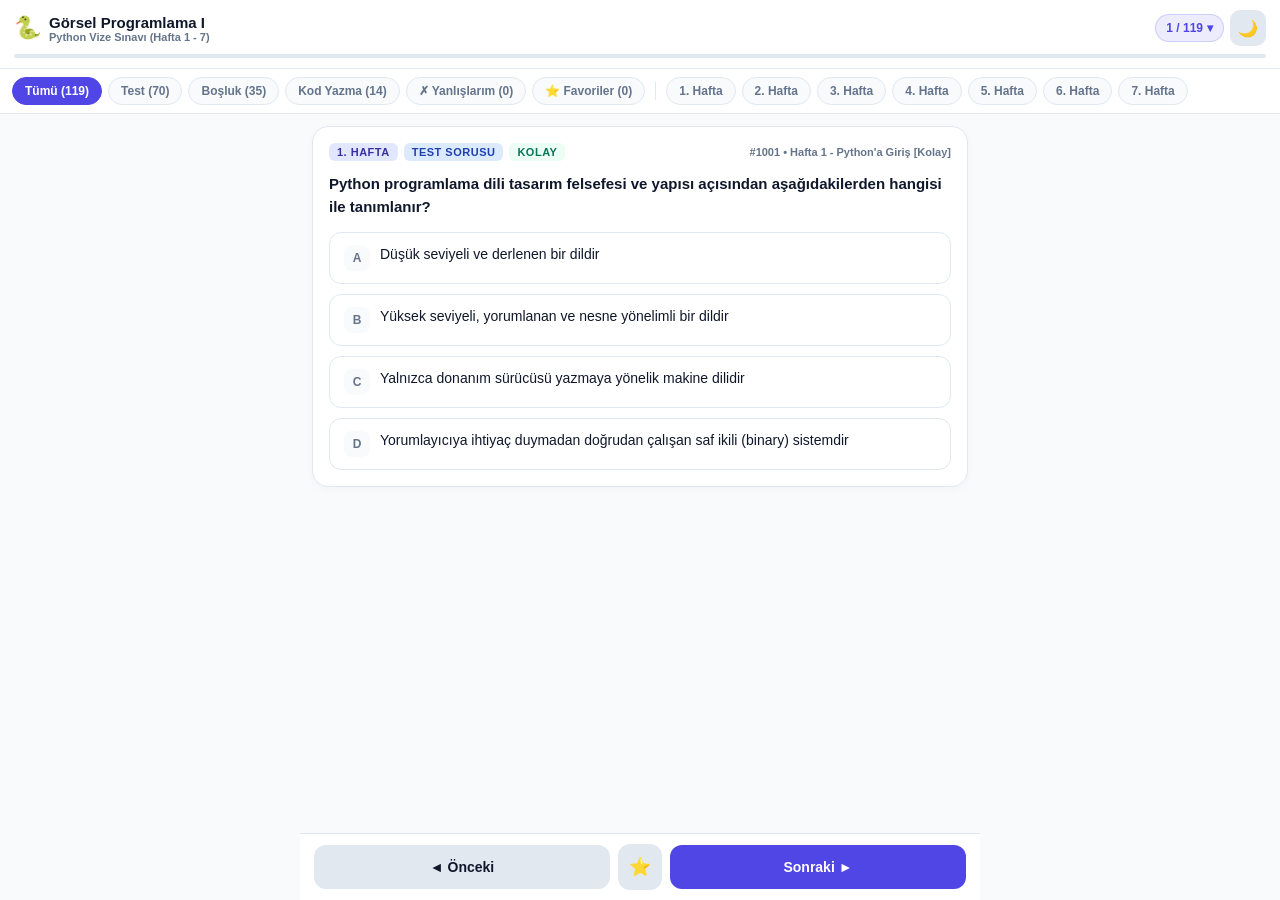
==== gorsel.html @ 5fe8ab3b "Add Gorsel Programlama I & Nesneye Dayali Programlama vize exams, restore code blocks, add offline &" ====
<!doctype html>
<html lang="tr">
<head>
  <meta charset="UTF-8" />
  <meta name="viewport" content="width=device-width, initial-scale=1.0, maximum-scale=1.0, user-scalable=no, viewport-fit=cover" />
  <meta name="theme-color" content="#4f46e5" />
  <meta name="apple-mobile-web-app-capable" content="yes" />
  <meta name="apple-mobile-web-app-status-bar-style" content="black-translucent" />
  <title>Görsel Programlama I - Mobil Sınav Portalı</title>
  <style>
    /* Safe-fallback polyfill for localStorage in mobile WebView or file:// */
    :root {
      --primary: #4f46e5;
      --primary-hover: #4338ca;
      --bg: #f8fafc;
      --card-bg: #ffffff;
      --text: #0f172a;
      --text-muted: #64748b;
      --border: #e2e8f0;
      --code-bg: #0f172a;
      --code-text: #f1f5f9;
      --correct: #10b981;
      --correct-bg: #ecfdf5;
      --correct-border: #a7f3d0;
      --wrong: #ef4444;
      --wrong-bg: #fef2f2;
      --wrong-border: #fecaca;
    }
    .dark {
      --bg: #090d16;
      --card-bg: #131b2e;
      --text: #f8fafc;
      --text-muted: #94a3b8;
      --border: #1e293b;
      --code-bg: #050811;
      --code-text: #e2e8f0;
      --correct: #10b981;
      --correct-bg: rgba(16, 185, 129, 0.15);
      --correct-border: rgba(16, 185, 129, 0.4);
      --wrong: #f43f5e;
      --wrong-bg: rgba(244, 63, 94, 0.15);
      --wrong-border: rgba(244, 63, 94, 0.4);
    }
    * {
      box-sizing: border-box;
      margin: 0;
      padding: 0;
      -webkit-tap-highlight-color: transparent;
    }
    body {
      font-family: -apple-system, BlinkMacSystemFont, "Segoe UI", Roboto, Helvetica, Arial, sans-serif;
      background: var(--bg);
      color: var(--text);
      min-height: 100vh;
      display: flex;
      flex-direction: column;
      touch-action: manipulation;
      overflow-x: hidden;
      padding-bottom: 90px;
    }
    /* Top Header */
    header {
      position: sticky;
      top: 0;
      z-index: 40;
      background: var(--card-bg);
      border-bottom: 1px solid var(--border);
      padding: 10px 14px;
      padding-top: max(10px, env(safe-area-inset-top));
      backdrop-filter: blur(10px);
    }
    .header-row {
      display: flex;
      align-items: center;
      justify-content: space-between;
      gap: 8px;
    }
    .title-box {
      display: flex;
      align-items: center;
      gap: 8px;
      overflow: hidden;
    }
    .title-box .icon {
      font-size: 22px;
      line-height: 1;
    }
    .title-box h1 {
      font-size: 15px;
      font-weight: 800;
      white-space: nowrap;
      overflow: hidden;
      text-overflow: ellipsis;
      color: var(--text);
    }
    .header-actions {
      display: flex;
      align-items: center;
      gap: 6px;
    }
    .btn-icon {
      background: var(--border);
      color: var(--text);
      border: none;
      width: 36px;
      height: 36px;
      border-radius: 10px;
      display: flex;
      align-items: center;
      justify-content: center;
      font-size: 16px;
      cursor: pointer;
    }
    .progress-pill {
      background: rgba(79, 70, 229, 0.1);
      color: var(--primary);
      border: 1px solid rgba(79, 70, 229, 0.2);
      font-weight: 700;
      font-size: 12px;
      padding: 6px 10px;
      border-radius: 20px;
      cursor: pointer;
      display: flex;
      align-items: center;
      gap: 4px;
    }
    .progress-bar-bg {
      width: 100%;
      height: 4px;
      background: var(--border);
      border-radius: 2px;
      margin-top: 8px;
      overflow: hidden;
    }
    .progress-bar-fill {
      height: 100%;
      background: linear-gradient(90deg, #4f46e5, #10b981);
      width: 0%;
      transition: width 0.3s ease;
    }
    /* Filters Container */
    .filters-wrap {
      padding: 8px 12px;
      background: var(--card-bg);
      border-bottom: 1px solid var(--border);
      overflow-x: auto;
      white-space: nowrap;
      scrollbar-width: none;
      -webkit-overflow-scrolling: touch;
      display: flex;
      gap: 6px;
    }
    .filters-wrap::-webkit-scrollbar {
      display: none;
    }
    .filter-btn {
      border: 1px solid var(--border);
      background: var(--bg);
      color: var(--text-muted);
      font-size: 12px;
      font-weight: 600;
      padding: 6px 12px;
      border-radius: 20px;
      cursor: pointer;
      flex-shrink: 0;
      transition: all 0.2s;
    }
    .filter-btn.active {
      background: var(--primary);
      color: #fff;
      border-color: var(--primary);
    }
    /* Main Content */
    main {
      max-width: 680px;
      width: 100%;
      margin: 0 auto;
      padding: 12px;
      flex: 1;
    }
    .card {
      background: var(--card-bg);
      border: 1px solid var(--border);
      border-radius: 16px;
      padding: 16px;
      box-shadow: 0 2px 8px rgba(0,0,0,0.03);
    }
    .q-meta {
      display: flex;
      align-items: center;
      justify-content: space-between;
      flex-wrap: wrap;
      gap: 6px;
      margin-bottom: 12px;
    }
    .badge {
      font-size: 11px;
      font-weight: 700;
      padding: 3px 8px;
      border-radius: 6px;
      text-transform: uppercase;
      letter-spacing: 0.5px;
    }
    .badge-week { background: #e0e7ff; color: #3730a3; }
    .badge-test { background: #dbeafe; color: #1e40af; }
    .badge-fill { background: #d1fae5; color: #065f46; }
    .badge-code { background: #fef3c7; color: #92400e; }
    .badge-fav { background: #fef08a; color: #854d0e; cursor: pointer; }
    .dark .badge-week { background: #312e81; color: #c7d2fe; }
    .dark .badge-test { background: #1e3a8a; color: #bfdbfe; }
    .dark .badge-fill { background: #064e3b; color: #a7f3d0; }
    .dark .badge-code { background: #78350f; color: #fde68a; }

    .q-text {
      font-size: 15px;
      font-weight: 700;
      line-height: 1.5;
      color: var(--text);
      margin-bottom: 14px;
    }
    /* Code block */
    .code-box {
      background: var(--code-bg);
      border: 1px solid var(--border);
      border-radius: 12px;
      overflow: hidden;
      margin-bottom: 16px;
    }
    .code-header {
      background: rgba(255, 255, 255, 0.05);
      border-bottom: 1px solid rgba(255, 255, 255, 0.1);
      padding: 6px 12px;
      display: flex;
      align-items: center;
      justify-content: space-between;
      font-size: 11px;
      color: #94a3b8;
      font-family: monospace;
    }
    .code-copy {
      background: transparent;
      border: 1px solid rgba(255, 255, 255, 0.2);
      color: #cbd5e1;
      padding: 2px 8px;
      border-radius: 6px;
      font-size: 10px;
      cursor: pointer;
    }
    .code-box pre {
      padding: 12px;
      margin: 0;
      overflow-x: auto;
      font-family: Consolas, Monaco, "Courier New", monospace;
      font-size: 13px;
      line-height: 1.5;
      color: var(--code-text);
      white-space: pre-wrap;
      word-break: break-word;
    }
    /* Options for Test */
    .options-list {
      display: flex;
      flex-direction: column;
      gap: 10px;
    }
    .option-btn {
      display: flex;
      align-items: flex-start;
      gap: 10px;
      padding: 12px 14px;
      border: 1.5px solid var(--border);
      border-radius: 12px;
      background: var(--card-bg);
      color: var(--text);
      font-size: 14px;
      text-align: left;
      cursor: pointer;
      transition: all 0.15s ease;
      min-height: 48px;
    }
    .option-btn:active {
      transform: scale(0.99);
    }
    .opt-key {
      width: 26px;
      height: 26px;
      border-radius: 8px;
      background: var(--bg);
      color: var(--text-muted);
      font-weight: 700;
      font-size: 12px;
      display: flex;
      align-items: center;
      justify-content: center;
      flex-shrink: 0;
    }
    .opt-text {
      flex: 1;
      line-height: 1.4;
    }
    .option-btn.correct {
      border-color: var(--correct);
      background: var(--correct-bg);
      color: #065f46;
    }
    .dark .option-btn.correct {
      color: #6ee7b7;
    }
    .option-btn.correct .opt-key {
      background: var(--correct);
      color: #fff;
    }
    .option-btn.wrong {
      border-color: var(--wrong);
      background: var(--wrong-bg);
      color: #991b1b;
    }
    .dark .option-btn.wrong {
      color: #fca5a5;
    }
    .option-btn.wrong .opt-key {
      background: var(--wrong);
      color: #fff;
    }
    /* Explanation Box */
    .explanation-box {
      margin-top: 14px;
      padding: 12px 14px;
      border-radius: 12px;
      font-size: 13px;
      line-height: 1.5;
      animation: fadeIn 0.25s ease;
    }
    .explanation-box.success {
      background: var(--correct-bg);
      border: 1px solid var(--correct-border);
      color: #065f46;
    }
    .dark .explanation-box.success {
      color: #6ee7b7;
    }
    .explanation-box.danger {
      background: var(--wrong-bg);
      border: 1px solid var(--wrong-border);
      color: #991b1b;
    }
    .dark .explanation-box.danger {
      color: #fca5a5;
    }
    /* Fill-in-the-blank styling */
    .fill-box {
      display: flex;
      flex-direction: column;
      gap: 10px;
    }
    .fill-input {
      width: 100%;
      padding: 14px;
      font-size: 16px; /* Prevents iOS auto-zoom! */
      border: 1.5px solid var(--border);
      border-radius: 12px;
      background: var(--bg);
      color: var(--text);
      font-family: monospace;
      outline: none;
    }
    .fill-input:focus {
      border-color: var(--primary);
    }
    .btn-row {
      display: flex;
      gap: 8px;
      flex-wrap: wrap;
    }
    .btn {
      padding: 12px 16px;
      font-size: 13px;
      font-weight: 700;
      border-radius: 10px;
      border: none;
      cursor: pointer;
      display: flex;
      align-items: center;
      justify-content: center;
      gap: 6px;
      transition: all 0.15s;
    }
    .btn-primary {
      background: var(--primary);
      color: #fff;
      flex: 1;
    }
    .btn-secondary {
      background: var(--border);
      color: var(--text);
    }
    /* Code writing question */
    .code-editor {
      width: 100%;
      height: 130px;
      padding: 12px;
      font-size: 14px;
      border: 1.5px solid var(--border);
      border-radius: 12px;
      background: var(--code-bg);
      color: var(--code-text);
      font-family: Consolas, Monaco, monospace;
      outline: none;
      resize: vertical;
    }
    /* Fixed Bottom Nav */
    footer {
      position: fixed;
      bottom: 0;
      left: 0;
      right: 0;
      background: var(--card-bg);
      border-top: 1px solid var(--border);
      padding: 10px 14px;
      padding-bottom: max(10px, env(safe-area-inset-bottom));
      z-index: 40;
      display: flex;
      align-items: center;
      justify-content: space-between;
      gap: 8px;
      max-width: 680px;
      margin: 0 auto;
    }
    .nav-btn {
      flex: 1;
      padding: 12px 10px;
      border-radius: 12px;
      font-size: 14px;
      font-weight: 700;
      display: flex;
      align-items: center;
      justify-content: center;
      gap: 6px;
      border: none;
      cursor: pointer;
      min-height: 44px;
    }
    .nav-btn.prev {
      background: var(--border);
      color: var(--text);
    }
    .nav-btn.next {
      background: var(--primary);
      color: #fff;
    }
    .nav-btn.fav {
      flex: 0 0 44px;
      background: var(--border);
      color: var(--text-muted);
      font-size: 18px;
    }
    .nav-btn.fav.active {
      background: #fef08a;
      color: #ca8a04;
    }
    .dark .nav-btn.fav.active {
      background: #854d0e;
      color: #fef08a;
    }
    /* Question Jump Drawer / Modal */
    .modal-overlay {
      display: none;
      position: fixed;
      top: 0;
      left: 0;
      right: 0;
      bottom: 0;
      background: rgba(0,0,0,0.5);
      z-index: 100;
      backdrop-filter: blur(4px);
    }
    .modal-content {
      position: absolute;
      bottom: 0;
      left: 0;
      right: 0;
      max-height: 80vh;
      background: var(--card-bg);
      border-top-left-radius: 20px;
      border-top-right-radius: 20px;
      padding: 16px;
      padding-bottom: max(20px, env(safe-area-inset-bottom));
      overflow-y: auto;
      display: flex;
      flex-direction: column;
      gap: 12px;
    }
    .modal-header {
      display: flex;
      align-items: center;
      justify-content: space-between;
    }
    .modal-title {
      font-size: 16px;
      font-weight: 800;
    }
    .grid-container {
      display: grid;
      grid-template-columns: repeat(auto-fill, minmax(44px, 1fr));
      gap: 8px;
      padding: 4px 0;
    }
    .q-jump-btn {
      height: 44px;
      border-radius: 10px;
      border: 1px solid var(--border);
      background: var(--bg);
      color: var(--text);
      font-weight: 700;
      font-size: 13px;
      display: flex;
      align-items: center;
      justify-content: center;
      cursor: pointer;
    }
    .q-jump-btn.current {
      border: 2px solid var(--primary);
    }
    .q-jump-btn.correct {
      background: var(--correct);
      color: #fff;
      border-color: var(--correct);
    }
    .q-jump-btn.wrong {
      background: var(--wrong);
      color: #fff;
      border-color: var(--wrong);
    }
    @keyframes fadeIn {
      from { opacity: 0; transform: translateY(4px); }
      to { opacity: 1; transform: translateY(0); }
    }
  </style>
</head>
<body>

  <!-- SAFE LOCALSTORAGE POLYFILL FOR MOBILE (PREVENTS WHITE SCREEN ON FILE://) -->
  <script>
    (function() {
      try {
        var test = '__st_test__';
        window.localStorage.setItem(test, test);
        window.localStorage.removeItem(test);
      } catch(e) {
        console.warn('Storage sandboxed or file:// active. Polyfilling memory storage.');
        var mem = {};
        window.localStorage = {
          getItem: function(k) { return mem.hasOwnProperty(k) ? mem[k] : null; },
          setItem: function(k, v) { mem[k] = String(v); },
          removeItem: function(k) { delete mem[k]; },
          clear: function() { mem = {}; }
        };
      }
    })();
  </script>

  <!-- TOP HEADER -->
  <header>
    <div class="header-row">
      <div class="title-box">
        <span class="icon">🐍</span>
        <div>
          <h1>Görsel Programlama I</h1>
          <div style="font-size: 11px; color: var(--text-muted); font-weight: 600;">Python Vize Sınavı (Hafta 1 - 7)</div>
        </div>
      </div>
      <div class="header-actions">
        <button class="progress-pill" id="btn-jump-modal" onclick="openGridModal()">
          <span id="header-counter">1 / 119</span>
          <span>▾</span>
        </button>
        <button class="btn-icon" id="btn-theme" onclick="toggleTheme()" title="Karanlık/Aydınlık Mod">🌙</button>
      </div>
    </div>
    <div class="progress-bar-bg">
      <div class="progress-bar-fill" id="progress-bar"></div>
    </div>
  </header>

  <!-- FILTER PILLS -->
  <div class="filters-wrap" id="filters-container">
    <button class="filter-btn active" onclick="setFilter('all', 0)">Tümü (119)</button>
    <button class="filter-btn" onclick="setFilter('test', 0)">Test (70)</button>
    <button class="filter-btn" onclick="setFilter('fill', 0)">Boşluk (35)</button>
    <button class="filter-btn" onclick="setFilter('code', 0)">Kod Yazma (14)</button>
    <button class="filter-btn" onclick="setFilter('wrong', 0)">✗ Yanlışlarım (<span id="wrong-count">0</span>)</button>
    <button class="filter-btn" onclick="setFilter('fav', 0)">⭐ Favoriler (<span id="fav-count">0</span>)</button>
    <span style="display:inline-block; width:1px; height:18px; background:var(--border); margin:auto 4px;"></span>
    <button class="filter-btn" onclick="setFilter('week', 1)">1. Hafta</button>
    <button class="filter-btn" onclick="setFilter('week', 2)">2. Hafta</button>
    <button class="filter-btn" onclick="setFilter('week', 3)">3. Hafta</button>
    <button class="filter-btn" onclick="setFilter('week', 4)">4. Hafta</button>
    <button class="filter-btn" onclick="setFilter('week', 5)">5. Hafta</button>
    <button class="filter-btn" onclick="setFilter('week', 6)">6. Hafta</button>
    <button class="filter-btn" onclick="setFilter('week', 7)">7. Hafta</button>
  </div>

  <!-- MAIN QUESTION DISPLAY -->
  <main id="app">
    <div class="card" id="q-card">
      <!-- Dynamic Question Content Injected by JS -->
    </div>
  </main>

  <!-- FIXED BOTTOM NAVIGATION -->
  <footer>
    <button class="nav-btn prev" onclick="prevQuestion()">◄ Önceki</button>
    <button class="nav-btn fav" id="btn-fav" onclick="toggleFav()" title="Favoriye Ekle">⭐</button>
    <button class="nav-btn next" onclick="nextQuestion()">Sonraki ►</button>
  </footer>

  <!-- QUESTION SELECTION MODAL (DRAWER) -->
  <div class="modal-overlay" id="modal-overlay" onclick="closeGridModal(event)">
    <div class="modal-content" onclick="event.stopPropagation()">
      <div class="modal-header">
        <div class="modal-title">Sorular Listesi</div>
        <button class="btn-icon" onclick="closeGridModal()">✕</button>
      </div>
      <div style="font-size: 12px; color: var(--text-muted); display:flex; gap:12px; flex-wrap:wrap;">
        <span style="display:flex; align-items:center; gap:4px;"><span style="width:10px; height:10px; border-radius:3px; background:var(--correct);"></span> Doğru: <strong id="modal-correct-cnt">0</strong></span>
        <span style="display:flex; align-items:center; gap:4px;"><span style="width:10px; height:10px; border-radius:3px; background:var(--wrong);"></span> Yanlış: <strong id="modal-wrong-cnt">0</strong></span>
        <span style="display:flex; align-items:center; gap:4px;"><span style="width:10px; height:10px; border-radius:3px; background:var(--bg); border:1px solid var(--border);"></span> Çözülmedi: <strong id="modal-unanswered-cnt">119</strong></span>
      </div>
      <div class="grid-container" id="modal-grid">
        <!-- Injected by JS -->
      </div>
      <div style="display:flex; gap:8px; margin-top:8px;">
        <button class="btn btn-secondary" style="flex:1;" onclick="resetAllAnswers()">Cevapları Sıfırla</button>
        <button class="btn btn-primary" style="flex:1;" onclick="closeGridModal()">Kapat</button>
      </div>
    </div>
  </div>

  <script>
    // DATA INJECTION
    const ALL_QUESTIONS = [{"id": 1001, "course": "gorsel_vize", "week": 1, "week_title": "Hafta 1: Python'a Giriş ve Çalışma Ortamı", "qType": "test", "difficulty": "Kolay", "test_type": "Görsel Programlama I - Test Soruları", "category": "Hafta 1 - Python'a Giriş [Kolay]", "question": "Python programlama dili tasarım felsefesi ve yapısı açısından aşağıdakilerden hangisi ile tanımlanır?", "code": null, "options": {"A": "Düşük seviyeli ve derlenen bir dildir", "B": "Yüksek seviyeli, yorumlanan ve nesne yönelimli bir dildir", "C": "Yalnızca donanım sürücüsü yazmaya yönelik makine dilidir", "D": "Yorumlayıcıya ihtiyaç duymadan doğrudan çalışan saf ikili (binary) sistemdir"}, "answer": "B", "explanations": {"A": "Yanlış: Python düşük seviyeli veya derlenen (compiled) bir dil değildir.", "B": "Doğru: Python yüksek seviyeli, yorumlanan (interpreted) ve nesne yönelimli (OOP) bir programlama dilidir.", "C": "Yanlış: Python genel amaçlı yüksek seviyeli bir dildir, makine dili değildir.", "D": "Yanlış: Python kodlarının çalışması için bir yorumlayıcıya (interpreter) ihtiyaç vardır."}, "lang": "python"}, {"id": 1002, "course": "gorsel_vize", "week": 1, "week_title": "Hafta 1: Python'a Giriş ve Çalışma Ortamı", "qType": "test", "difficulty": "Kolay", "test_type": "Görsel Programlama I - Test Soruları", "category": "Hafta 1 - Python'a Giriş [Kolay]", "question": "Python komut dosyalarının (script) standart dosya uzantısı aşağıdakilerden hangisidir?", "code": null, "options": {"A": ".pt", "B": ".exe", "C": ".py", "D": ".python"}, "answer": "C", "explanations": {"A": "Yanlış: .pt genellikle PyTorch model dosyaları için kullanılır.", "B": "Yanlış: .exe Windows çalıştırılabilir ikili dosya uzantısıdır.", "C": "Doğru: Python betik (script) dosyalarının standart uzantısı .py'dir.", "D": "Yanlış: Standart uzantı .python değil .py'dir."}, "lang": "python"}, {"id": 1003, "course": "gorsel_vize", "week": 1, "week_title": "Hafta 1: Python'a Giriş ve Çalışma Ortamı", "qType": "test", "difficulty": "Kolay", "test_type": "Görsel Programlama I - Test Soruları", "category": "Hafta 1 - Python'a Giriş [Kolay]", "question": "Python kodlarının kaydedilmesine gerek kalmadan doğrudan komut yazılarak sonucun anlık görülebildiği ortama ne ad verilir?", "code": null, "options": {"A": "Derleyici Konsolu", "B": "Etkileşimli Kabuk (Interactive Shell)", "C": "Kod Dağıtıcısı", "D": "Veritabanı Yöneticisi"}, "answer": "B", "explanations": {"A": "Yanlış: Python derleyici değil yorumlayıcı kullanır.", "B": "Doğru: Komutların kaydedilmeden anlık yazılıp çıktısının alındığı ortama Etkileşimli Kabuk (Interactive Shell) denir.", "C": "Yanlış: Böyle bir ortam adı yoktur.", "D": "Yanlış: Veritabanı yönetimi ile ilgisi yoktur."}, "lang": "python"}, {"id": 1004, "course": "gorsel_vize", "week": 1, "week_title": "Hafta 1: Python'a Giriş ve Çalışma Ortamı", "qType": "test", "difficulty": "Orta", "test_type": "Görsel Programlama I - Test Soruları", "category": "Hafta 1 - Python'a Giriş [Orta]", "question": "Python 2 ve Python 3 sürümleri arasındaki ilişki hakkında aşağıdakilerden hangisi doğrudur?", "code": null, "options": {"A": "Python 2 ile yazılan tüm programlar Python 3 yorumlayıcısında hatasız çalışır", "B": "Python 3 geriye dönük tam uyumludur, kod değişikliği gerektirmez", "C": "Python 2 ve Python 3 arasında sözdizimi farkları bulunur; Python 2 kodları doğrudan Python 3'te çalışmayabilir", "D": "Python 2'nin gelişimi günümüzde de en güncel sürüm olarak devam etmektedir"}, "answer": "C", "explanations": {"A": "Yanlış: Python 2 ile yazılan komut dosyaları Python 3 yorumlayıcısı tarafından doğrudan çalıştırılamaz.", "B": "Yanlış: Python 3 geriye dönük tam uyumlu değildir.", "C": "Doğru: Python 2 ve Python 3 arasında sözdizimi farkları vardır ve Python 2 kodları doğrudan Python 3'te çalışmayabilir.", "D": "Yanlış: Python 2'nin gelişimi sonlandırılmıştır."}, "lang": "python"}, {"id": 1005, "course": "gorsel_vize", "week": 1, "week_title": "Hafta 1: Python'a Giriş ve Çalışma Ortamı", "qType": "test", "difficulty": "Orta", "test_type": "Görsel Programlama I - Test Soruları", "category": "Hafta 1 - Python'a Giriş [Orta]", "question": "Python'da yazılan kodların satır satır okunup makine koduna anlık çevrilerek çalıştırılmasını sağlayan yazılım aşağıdakilerden hangisidir?", "code": null, "options": {"A": "Interpreter (Yorumlayıcı)", "B": "Compiler (Derleyici)", "C": "BIOS", "D": "Assembler"}, "answer": "A", "explanations": {"A": "Doğru: Yorumlayıcı (Interpreter) programı satır satır okuyup anlık olarak çalıştırır.", "B": "Yanlış: Derleyici (Compiler) tüm kodu tek seferde makine diline çevirir.", "C": "Yanlış: BIOS anakart temel giriş/çıkış sistemidir.", "D": "Yanlış: Assembler assembly dilini makine koduna çevirir."}, "lang": "python"}, {"id": 1006, "course": "gorsel_vize", "week": 1, "week_title": "Hafta 1: Python'a Giriş ve Çalışma Ortamı", "qType": "test", "difficulty": "Orta", "test_type": "Görsel Programlama I - Test Soruları", "category": "Hafta 1 - Python'a Giriş [Orta]", "question": "Etkileşimli kabukta (Interactive Shell) >>> \"merhaba dünya\" yazılıp Enter tuşuna basıldığında ekranda ne görülür?", "code": ">>> \"merhaba dünya\"", "options": {"A": "Hiçbir şey yazmaz, hata verir", "B": "'merhaba dünya' çıktısı tırnaklı biçimde doğrudan gösterilir", "C": "Ekrana doğrudan print(\"merhaba dünya\") yazılır", "D": "Dosya kaydetme penceresi açılır"}, "answer": "B", "explanations": {"A": "Yanlış: Geçerli bir string ifadesidir, hata vermez.", "B": "Doğru: Etkileşimli kabukta print kullanmadan ifade yazıldığında sonucu 'merhaba dünya' olarak tırnak içinde anlık gösterilir.", "C": "Yanlış: print komutu yazdırılmaz, ifadenin değeri döndürülür.", "D": "Yanlış: Etkileşimli kabukta kodlar kaydedilmeden anlık çalışır."}, "lang": "python"}, {"id": 1007, "course": "gorsel_vize", "week": 1, "week_title": "Hafta 1: Python'a Giriş ve Çalışma Ortamı", "qType": "test", "difficulty": "Zor", "test_type": "Görsel Programlama I - Test Soruları", "category": "Hafta 1 - Python'a Giriş [Zor]", "question": "Derlenen (compiled) diller ile Python gibi yorumlanan (interpreted) diller karşılaştırıldığında aşağıdakilerden hangisi Python'un temel bir karakteristiğidir?", "code": null, "options": {"A": "Python kodları çalıştırılmadan önce tek seferde kalıcı bir .exe ikili dosyasına dönüştürülür", "B": "Yorumlanan dillerde kod satır satır denetlenir, bu nedenle hata veren satıra kadar olan kodlar işletilebilir", "C": "Yorumlayıcı dillerde sözdizimi denetimi sadece program tamamen bittiğinde yapılır", "D": "Yorumlanan diller doğrudan CPU üzerinde donanımsal olarak çalışır"}, "answer": "B", "explanations": {"A": "Yanlış: Bu derlenen (compiled) dillerin özelliğidir.", "B": "Doğru: Yorumlayıcı programı yukarıdan aşağıya satır satır işler ve gördüğü ilk hatada çalışmayı durdurur; o satıra kadar olan kodlar çalışır.", "C": "Yanlış: Denetim satır satır çalışma esnasında yapılır.", "D": "Yanlış: Yorumlayıcı aracılığıyla çalıştırılır."}, "lang": "python"}, {"id": 1008, "course": "gorsel_vize", "week": 1, "week_title": "Hafta 1: Python'a Giriş ve Çalışma Ortamı", "qType": "test", "difficulty": "Zor", "test_type": "Görsel Programlama I - Test Soruları", "category": "Hafta 1 - Python'a Giriş [Zor]", "question": "Python kurulumuyla birlikte varsayılan olarak gelen tümleşik geliştirme ortamı (IDE) aşağıdakilerden hangisidir?", "code": null, "options": {"A": "Visual Studio Code", "B": "IDLE", "C": "PyCharm", "D": "Eclipse"}, "answer": "B", "explanations": {"A": "Yanlış: VS Code harici olarak indirilen bir editördür.", "B": "Doğru: Python kurulumuyla birlikte varsayılan olarak IDLE (Integrated Development and Learning Environment) gelir.", "C": "Yanlış: PyCharm harici bir IDE'dir.", "D": "Yanlış: Eclipse harici bir IDE'dir."}, "lang": "python"}, {"id": 1009, "course": "gorsel_vize", "week": 1, "week_title": "Hafta 1: Python'a Giriş ve Çalışma Ortamı", "qType": "test", "difficulty": "Zor", "test_type": "Görsel Programlama I - Test Soruları", "category": "Hafta 1 - Python'a Giriş [Zor]", "question": "Bir Python betik (script) dosyası oluşturup kaydettikten sonra IDLE editöründe programı çalıştırmak için kullanılan kısayol tuşu hangisidir?", "code": null, "options": {"A": "F1", "B": "F3", "C": "F5", "D": "Ctrl + S"}, "answer": "C", "explanations": {"A": "Yanlış: F1 yardım menüsünü açar.", "B": "Yanlış: F3 arama işlevi içindir.", "C": "Doğru: IDLE editöründe Run -> Run Module komutu için F5 kısayol tuşu kullanılır.", "D": "Yanlış: Ctrl + S dosyayı kaydetmek için kullanılır."}, "lang": "python"}, {"id": 1010, "course": "gorsel_vize", "week": 1, "week_title": "Hafta 1: Python'a Giriş ve Çalışma Ortamı", "qType": "test", "difficulty": "Zor", "test_type": "Görsel Programlama I - Test Soruları", "category": "Hafta 1 - Python'a Giriş [Zor]", "question": "Python'un taşınabilir (platform-independent) bir dil olması ne anlama gelir?", "code": null, "options": {"A": "Kodların sadece Windows işletim sisteminde çalışabilmesi", "B": "Yazılan Python kodunun uygun yorumlayıcı bulunan farklı işletim sistemlerinde (Windows, Linux, macOS) değiştirilmeden çalışabilmesi", "C": "Programın hiçbir harici kütüphane yüklenmeden her işlemi yapabilmesi", "D": "Kodların doğrudan RAM üzerinde saklanması"}, "answer": "B", "explanations": {"A": "Yanlış: Python çoklu platform destekler.", "B": "Doğru: Taşınabilirlik, aynı Python kaynak kodunun Windows, Linux ve macOS gibi farklı işletim sistemlerinde değişiklik yapılmadan çalışabilmesidir.", "C": "Yanlış: Bu standart kütüphane zenginliği ile ilgilidir.", "D": "Yanlış: Taşınabilirlik işletim sisteminden bağımsızlık demektir."}, "lang": "python"}, {"id": 2001, "course": "gorsel_vize", "week": 1, "week_title": "Hafta 1: Python'a Giriş ve Çalışma Ortamı", "qType": "fill", "difficulty": "Boşluk Doldurma", "test_type": "Görsel Programlama I - Boşluk Doldurma", "category": "Hafta 1 - Boşluk Doldurma", "question": "Python kodlarının komut satırında anlık olarak test edildiği arayüze Python ____________ (kabuk) adı verilir.", "code": null, "answer": "DOGRU", "official_answer": "Shell (Etkileşimli Kabuk)", "accepted": ["shell", "etkilesimli kabuk", "etkileşimli kabuk", "interactive shell", "shell (etkileşimli kabuk)", "kabuk"], "explanation": "Python'da komutların kaydedilmeden anlık olarak çalıştırılıp test edildiği konsol ortamına Shell (Etkileşimli Kabuk / Interactive Shell) adı verilir.", "lang": "python"}, {"id": 2002, "course": "gorsel_vize", "week": 1, "week_title": "Hafta 1: Python'a Giriş ve Çalışma Ortamı", "qType": "fill", "difficulty": "Boşluk Doldurma", "test_type": "Görsel Programlama I - Boşluk Doldurma", "category": "Hafta 1 - Boşluk Doldurma", "question": "Python programlama dilinde kod blokları süslü parantezler {} yerine ____________ (boşluk bırakma) ile belirlenir.", "code": null, "answer": "DOGRU", "official_answer": "Girintileme (Indentation)", "accepted": ["girintileme", "girinti", "indentation", "indent", "girintileme (indentation)", "bosluk", "boşluk"], "explanation": "Python'da koşul, döngü ve fonksiyon gibi kod blokları süslü parantez yerine Girintileme (Indentation) ile oluşturulur.", "lang": "python"}, {"id": 2003, "course": "gorsel_vize", "week": 1, "week_title": "Hafta 1: Python'a Giriş ve Çalışma Ortamı", "qType": "fill", "difficulty": "Boşluk Doldurma", "test_type": "Görsel Programlama I - Boşluk Doldurma", "category": "Hafta 1 - Boşluk Doldurma", "question": "Python ____________ tabanlı ve nesne yönelimli, yüksek seviyeli bir programlama dilidir.", "code": null, "answer": "DOGRU", "official_answer": "Yorumlayıcı (Interpreter)", "accepted": ["yorumlayici", "yorumlayıcı", "interpreter", "yorumlanan", "yorumlayici (interpreter)", "yorumlayıcı (interpreter)"], "explanation": "Python derlenen değil, Yorumlayıcı (Interpreter) tabanlı, nesne yönelimli ve yüksek seviyeli bir programlama dilidir.", "lang": "python"}, {"id": 2004, "course": "gorsel_vize", "week": 1, "week_title": "Hafta 1: Python'a Giriş ve Çalışma Ortamı", "qType": "fill", "difficulty": "Boşluk Doldurma", "test_type": "Görsel Programlama I - Boşluk Doldurma", "category": "Hafta 1 - Boşluk Doldurma", "question": "Python 2 sürümünün gelişimi ____________ sürümüyle sonlandırılmıştır.", "code": null, "answer": "DOGRU", "official_answer": "2.7", "accepted": ["2.7", "2.72", "python 2.7"], "explanation": "Python 2 dağıtımının gelişimi 2.7 (slaytlarda 2.7 / 2.72 olarak da geçer) sürümüyle durdurulmuştur.", "lang": "python"}, {"id": 2005, "course": "gorsel_vize", "week": 1, "week_title": "Hafta 1: Python'a Giriş ve Çalışma Ortamı", "qType": "fill", "difficulty": "Boşluk Doldurma", "test_type": "Görsel Programlama I - Boşluk Doldurma", "category": "Hafta 1 - Boşluk Doldurma", "question": "Bir Python kod dosyasını çalıştırmak için dosya uzantısının ____________ olması gerekir.", "code": null, "answer": "DOGRU", "official_answer": ".py", "accepted": [".py", "py"], "explanation": "Python kaynak kod dosyalarının standart uzantısı .py'dir.", "lang": "python"}, {"id": 3001, "course": "gorsel_vize", "week": 1, "week_title": "Hafta 1: Python'a Giriş ve Çalışma Ortamı", "qType": "code", "difficulty": "Klasik / Kod Yazma", "test_type": "Görsel Programlama I - Klasik & Kod Yazma", "category": "Hafta 1 - Klasik & Kod Yazma", "question": "Ekrana \"Görsel Programlama Dersine Hoş Geldiniz!\" yazdıran geçerli bir Python kod satırı yazınız.", "code": null, "answer": "DOGRU", "solution_code": "print(\"Görsel Programlama Dersine Hoş Geldiniz!\")", "keywords": ["print(", "Hoş Geldiniz"], "explanation": "Python'da ekrana metin yazdırmak için print() fonksiyonu kullanılır ve metin tırnak işaretleri içine alınır.", "lang": "python"}, {"id": 3002, "course": "gorsel_vize", "week": 1, "week_title": "Hafta 1: Python'a Giriş ve Çalışma Ortamı", "qType": "code", "difficulty": "Klasik / Kod Yazma", "test_type": "Görsel Programlama I - Klasik & Kod Yazma", "category": "Hafta 1 - Klasik & Kod Yazma", "question": "Etkileşimli kabuk ile bir .py dosyasında kod çalıştırmanın temel farkını iki cümleyle açıklayınız.", "code": null, "answer": "DOGRU", "solution_code": "Etkileşimli kabuk kodları kaydetmeden anlık satır satır denemeye yarar; .py script dosyaları ise kodların kalıcı olarak kaydedilip daha sonra tekrar çalıştırılmasını sağlar.", "keywords": ["anlık", "kaydet", "kalıcı"], "explanation": "Etkileşimli kabuk (Interactive Shell) tek satırlık komutları kaydetmeden anlık test etmek içindir. .py uzantılı dosyalar ise çok satırlı programları kalıcı olarak kaydedip tekrar tekrar çalıştırmak için kullanılır.", "lang": "python"}, {"id": 1011, "course": "gorsel_vize", "week": 2, "week_title": "Hafta 2: Değişkenler, Veri Tipleri, Operatörler ve Yorum Satırları", "qType": "test", "difficulty": "Kolay", "test_type": "Görsel Programlama I - Test Soruları", "category": "Hafta 2 - Değişkenler & Operatörler [Kolay]", "question": "Python'da tek satırlık yorum (açıklama) eklemek için satırın başına hangi simge getirilir?", "code": null, "options": {"A": "//", "B": "/*", "C": "#", "D": "<!--"}, "answer": "C", "explanations": {"A": "Yanlış: // C, Java ve JavaScript'te yorum satırı, Python'da ise tam bölme operatörüdür.", "B": "Yanlış: /* C/Java'da çok satırlı yorum başlatır.", "C": "Doğru: Python'da tek satırlık yorumlar # (diyez) işareti ile başlar.", "D": "Yanlış: <!-- HTML yorum etiketidir."}, "lang": "python"}, {"id": 1012, "course": "gorsel_vize", "week": 2, "week_title": "Hafta 2: Değişkenler, Veri Tipleri, Operatörler ve Yorum Satırları", "qType": "test", "difficulty": "Kolay", "test_type": "Görsel Programlama I - Test Soruları", "category": "Hafta 2 - Değişkenler & Operatörler [Kolay]", "question": "Aşağıdaki değişken tanımlamalarından hangisi Python kurallarına göre geçersizdir?", "code": null, "options": {"A": "ogrenci_no = 120", "B": "_vizeNotu = 75", "C": "1.sinav = 80", "D": "toplamFiyat = 250.5"}, "answer": "C", "explanations": {"A": "Geçerli: Harfle başlar ve alt çizgi (_) içerebilir.", "B": "Geçerli: Değişken isimleri alt çizgi (_) ile başlayabilir.", "C": "Doğru (Geçersiz): Değişken isimleri rakamla başlayamaz ve nokta (.) içeremez.", "D": "Geçerli: Büyük/küçük harf kullanımı kurallara uygundur."}, "lang": "python"}, {"id": 1013, "course": "gorsel_vize", "week": 2, "week_title": "Hafta 2: Değişkenler, Veri Tipleri, Operatörler ve Yorum Satırları", "qType": "test", "difficulty": "Kolay", "test_type": "Görsel Programlama I - Test Soruları", "category": "Hafta 2 - Değişkenler & Operatörler [Kolay]", "question": "sayi = 18 ifadesinde sayi değişkeninin veri tipi aşağıdakilerden hangisidir?", "code": "sayi = 18", "options": {"A": "float", "B": "str", "C": "int", "D": "bool"}, "answer": "C", "explanations": {"A": "Yanlış: float ondalıklı sayılar içindir (örn: 18.0).", "B": "Yanlış: str tırnak içindeki metinler içindir (örn: \"18\").", "C": "Doğru: 18 bir tam sayı olduğu için veri tipi int (integer) olur.", "D": "Yanlış: bool sadece True ve False değerlerini alır."}, "lang": "python"}, {"id": 1014, "course": "gorsel_vize", "week": 2, "week_title": "Hafta 2: Değişkenler, Veri Tipleri, Operatörler ve Yorum Satırları", "qType": "test", "difficulty": "Orta", "test_type": "Görsel Programlama I - Test Soruları", "category": "Hafta 2 - Değişkenler & Operatörler [Orta]", "question": "Python'da tam bölme (bölümün sadece tam sayı kısmını alan) operatörü aşağıdakilerden hangisidir?", "code": null, "options": {"A": "/", "B": "//", "C": "%", "D": "**"}, "answer": "B", "explanations": {"A": "Yanlış: / normal (ondalıklı) bölme yapar.", "B": "Doğru: // operatörü tam sayı bölme (floor division) yapar ve bölümün tam kısmını verir.", "C": "Yanlış: % mod (kalan bulma) operatörüdür.", "D": "Yanlış: ** üs alma (kuvvet) operatörüdür."}, "lang": "python"}, {"id": 1015, "course": "gorsel_vize", "week": 2, "week_title": "Hafta 2: Değişkenler, Veri Tipleri, Operatörler ve Yorum Satırları", "qType": "test", "difficulty": "Orta", "test_type": "Görsel Programlama I - Test Soruları", "category": "Hafta 2 - Değişkenler & Operatörler [Orta]", "question": "sonuc = 17 % 5 işleminin çıktısı aşağıdakilerden hangisidir?", "code": "sonuc = 17 % 5", "options": {"A": "3", "B": "2", "C": "3.4", "D": "1"}, "answer": "B", "explanations": {"A": "Yanlış: 3, 17 // 5 (tam bölme) işleminin sonucudur.", "B": "Doğru: 17'nin 5'e bölümünden kalan (17 = 3*5 + 2) 2'dir.", "C": "Yanlış: 3.4, 17 / 5 işleminin sonucudur.", "D": "Yanlış: Kalan 1 değil 2'dir."}, "lang": "python"}, {"id": 1016, "course": "gorsel_vize", "week": 2, "week_title": "Hafta 2: Değişkenler, Veri Tipleri, Operatörler ve Yorum Satırları", "qType": "test", "difficulty": "Orta", "test_type": "Görsel Programlama I - Test Soruları", "category": "Hafta 2 - Değişkenler & Operatörler [Orta]", "question": "metin = \"20\" ve carpim = metin * 3 kodunun çıktısı nedir?", "code": "metin = \"20\"\ncarpim = metin * 3\nprint(carpim)", "options": {"A": "60", "B": "202020", "C": "Hata verir", "D": "60.0"}, "answer": "B", "explanations": {"A": "Yanlış: \"20\" tırnak içinde bir string olduğu için matematiksel çarpma yapılmaz.", "B": "Doğru: Bir string tam sayı ile çarpıldığında metin yan yana o sayı kadar tekrarlanır: \"202020\".", "C": "Yanlış: String ile int çarpımı geçerlidir, tekrarlama yapar.", "D": "Yanlış: Sonuç float değil string'dir."}, "lang": "python"}, {"id": 1017, "course": "gorsel_vize", "week": 2, "week_title": "Hafta 2: Değişkenler, Veri Tipleri, Operatörler ve Yorum Satırları", "qType": "test", "difficulty": "Zor", "test_type": "Görsel Programlama I - Test Soruları", "category": "Hafta 2 - Değişkenler & Operatörler [Zor]", "question": "print(4 + 3 ** 2 * 2) kodunun ekran çıktısı işlem önceliğine göre nedir?", "code": "print(4 + 3 ** 2 * 2)", "options": {"A": "22", "B": "98", "C": "40", "D": "162"}, "answer": "A", "explanations": {"A": "Doğru: Önce üs alma (3 ** 2 = 9), sonra çarpma (9 * 2 = 18), en son toplama (4 + 18 = 22) yapılır.", "B": "Yanlış: İşlem önceliğine dikkat edilmemiştir.", "C": "Yanlış: Önce toplama yapılmaz.", "D": "Yanlış: İşlem önceliği Üs -> Çarpma/Bölme -> Toplama/Çıkarma şeklindedir."}, "lang": "python"}, {"id": 1018, "course": "gorsel_vize", "week": 2, "week_title": "Hafta 2: Değişkenler, Veri Tipleri, Operatörler ve Yorum Satırları", "qType": "test", "difficulty": "Zor", "test_type": "Görsel Programlama I - Test Soruları", "category": "Hafta 2 - Değişkenler & Operatörler [Zor]", "question": "Aşağıdaki değişken isimlerinden hangisi Python'un saklı anahtar sözcüğü (keyword) olduğu için değişken adı olarak kullanılamaz?", "code": null, "options": {"A": "sayi_for", "B": "while_sayac", "C": "class", "D": "deger1"}, "answer": "C", "explanations": {"A": "Geçerli: İçinde for geçse de tam adı sayi_for olduğu için keyword değildir.", "B": "Geçerli: while_sayac ayrılmış bir sözcük değildir.", "C": "Doğru: class Python'da sınıf tanımlamak için ayrılmış bir anahtar kelimedir (keyword), değişken adı olamaz.", "D": "Geçerli: Harfle başlayan kurallı bir değişken adıdır."}, "lang": "python"}, {"id": 1019, "course": "gorsel_vize", "week": 2, "week_title": "Hafta 2: Değişkenler, Veri Tipleri, Operatörler ve Yorum Satırları", "qType": "test", "difficulty": "Zor", "test_type": "Görsel Programlama I - Test Soruları", "category": "Hafta 2 - Değişkenler & Operatörler [Zor]", "question": "Aşağıdaki kod çalıştırıldığında çıktısı ne olur?", "code": "a = 10\nb = 4\na += b * 2\nprint(a)", "options": {"A": "28", "B": "18", "C": "20", "D": "24"}, "answer": "B", "explanations": {"A": "Yanlış: Önce b * 2 hesaplanır (4 * 2 = 8), sonra a'ya eklenir.", "B": "Doğru: b * 2 = 8 olur; a += 8 ifadesi a = 10 + 8 = 18 sonucunu verir.", "C": "Yanlış: 10 + 8 = 18 eder.", "D": "Yanlış: İşlem sonucu 18'dir."}, "lang": "python"}, {"id": 1020, "course": "gorsel_vize", "week": 2, "week_title": "Hafta 2: Değişkenler, Veri Tipleri, Operatörler ve Yorum Satırları", "qType": "test", "difficulty": "Zor", "test_type": "Görsel Programlama I - Test Soruları", "category": "Hafta 2 - Değişkenler & Operatörler [Zor]", "question": "Python'da çok satırlı blok yorumlar veya docstring yazmak için hangi tırnak yapısı kullanılır?", "code": null, "options": {"A": "Tek tırnak ' ... '", "B": "Üç çift tırnak \"\"\" ... \"\"\"", "C": "Ters tırnak ` ... `", "D": "Köşeli ayraç [ ... ]"}, "answer": "B", "explanations": {"A": "Yanlış: Tek tırnak tek satırlık string tanımlar.", "B": "Doğru: Üç çift tırnak \"\"\" ... \"\"\" (veya üç tek tırnak) çok satırlı yorum ve docstring için kullanılır.", "C": "Yanlış: Ters tırnak Python'da yorum için kullanılmaz.", "D": "Yanlış: Köşeli ayraç liste tanımlamak için kullanılır."}, "lang": "python"}, {"id": 2006, "course": "gorsel_vize", "week": 2, "week_title": "Hafta 2: Değişkenler, Veri Tipleri, Operatörler ve Yorum Satırları", "qType": "fill", "difficulty": "Boşluk Doldurma", "test_type": "Görsel Programlama I - Boşluk Doldurma", "category": "Hafta 2 - Boşluk Doldurma", "question": "Python'da üs alma işlemi için ____________ operatörü kullanılır.", "code": null, "answer": "DOGRU", "official_answer": "**", "accepted": ["**"], "explanation": "Python'da kuvvet (üs) alma işlemi için çift yıldız (**) operatörü kullanılır (Örn: 5**3 = 125).", "lang": "python"}, {"id": 2007, "course": "gorsel_vize", "week": 2, "week_title": "Hafta 2: Değişkenler, Veri Tipleri, Operatörler ve Yorum Satırları", "qType": "fill", "difficulty": "Boşluk Doldurma", "test_type": "Görsel Programlama I - Boşluk Doldurma", "category": "Hafta 2 - Boşluk Doldurma", "question": "Bir değişkenin tipinin ondalıklı sayı olduğunu belirten veri tipi ____________ olarak adlandırılır.", "code": null, "answer": "DOGRU", "official_answer": "float", "accepted": ["float"], "explanation": "Python'da kesirli / ondalıklı sayılar float veri tipi ile temsil edilir (Örn: 10.45).", "lang": "python"}, {"id": 2008, "course": "gorsel_vize", "week": 2, "week_title": "Hafta 2: Değişkenler, Veri Tipleri, Operatörler ve Yorum Satırları", "qType": "fill", "difficulty": "Boşluk Doldurma", "test_type": "Görsel Programlama I - Boşluk Doldurma", "category": "Hafta 2 - Boşluk Doldurma", "question": "Python'da değişken isimleri asla bir ____________ ile başlayamaz.", "code": null, "answer": "DOGRU", "official_answer": "Rakam / Sayı", "accepted": ["rakam", "sayi", "sayı", "rakam / sayı", "rakam/sayı", "numara"], "explanation": "Değişkenler bir harf veya alt çizgi (_) ile başlamalıdır; asla bir rakam / sayı ile başlayamaz.", "lang": "python"}, {"id": 2009, "course": "gorsel_vize", "week": 2, "week_title": "Hafta 2: Değişkenler, Veri Tipleri, Operatörler ve Yorum Satırları", "qType": "fill", "difficulty": "Boşluk Doldurma", "test_type": "Görsel Programlama I - Boşluk Doldurma", "category": "Hafta 2 - Boşluk Doldurma", "question": "x = 15 // 4 işleminin sonucu ____________ olur.", "code": "x = 15 // 4", "answer": "DOGRU", "official_answer": "3", "accepted": ["3"], "explanation": "// tam bölme operatörüdür. 15'in 4'e bölümünden tam kısım 3'tür (3.75'in tam kısmı).", "lang": "python"}, {"id": 2010, "course": "gorsel_vize", "week": 2, "week_title": "Hafta 2: Değişkenler, Veri Tipleri, Operatörler ve Yorum Satırları", "qType": "fill", "difficulty": "Boşluk Doldurma", "test_type": "Görsel Programlama I - Boşluk Doldurma", "category": "Hafta 2 - Boşluk Doldurma", "question": "Python'da doğru ya da yanlış değerini tutan mantıksal veri tipi ____________ olarak adlandırılır.", "code": null, "answer": "DOGRU", "official_answer": "bool (Boolean)", "accepted": ["bool", "boolean", "bool (boolean)"], "explanation": "Sadece True veya False değerlerini alan mantıksal veri tipi bool (Boolean) sınıfıdır.", "lang": "python"}, {"id": 3003, "course": "gorsel_vize", "week": 2, "week_title": "Hafta 2: Değişkenler, Veri Tipleri, Operatörler ve Yorum Satırları", "qType": "code", "difficulty": "Klasik / Kod Yazma", "test_type": "Görsel Programlama I - Klasik & Kod Yazma", "category": "Hafta 2 - Klasik & Kod Yazma", "question": "Kenar uzunlukları sırasıyla kisa_kenar = 4 ve uzun_kenar = 9 olan bir dikdörtgenin alanını ve çevresini hesaplayıp iki ayrı değişkene atayan Python kodunu yazınız.", "code": null, "answer": "DOGRU", "solution_code": "kisa_kenar = 4\nuzun_kenar = 9\nalan = kisa_kenar * uzun_kenar\ncevre = 2 * (kisa_kenar + uzun_kenar)", "keywords": ["kisa_kenar", "uzun_kenar", "*"], "explanation": "Dikdörtgenin alanı kısa kenar ile uzun kenarın çarpımıdır (4 * 9 = 36). Çevresi ise iki kenarın toplamının 2 katıdır (2 * (4 + 9) = 26).", "lang": "python"}, {"id": 3004, "course": "gorsel_vize", "week": 2, "week_title": "Hafta 2: Değişkenler, Veri Tipleri, Operatörler ve Yorum Satırları", "qType": "code", "difficulty": "Klasik / Kod Yazma", "test_type": "Görsel Programlama I - Klasik & Kod Yazma", "category": "Hafta 2 - Klasik & Kod Yazma", "question": "Aşağıdaki kod bloğundaki hatalı satırları belirleyip sebebini yazınız:", "code": "ad soyad = \"Ali\"\n2not = 90\nfiyat$ = 100", "answer": "DOGRU", "solution_code": "1) ad soyad: Değişken isimlerinde boşluk bırakılamaz (ad_soyad olmalıdır).\n2) 2not: Değişken isimleri rakamla başlayamaz (not2 olmalıdır).\n3) fiyat$: Değişkenlerde özel semboller ($ vb.) kullanılamaz.", "keywords": ["boşluk", "rakam", "özel"], "explanation": "Üç satır da hatalıdır: 1) Değişken adında boşluk olamaz. 2) Değişken adı rakamla (2) başlayamaz. 3) Değişken adında _ dışında özel karakter ($) bulunamaz.", "lang": "python"}, {"id": 1021, "course": "gorsel_vize", "week": 3, "week_title": "Hafta 3: Temel Fonksiyonlar, Parametreler ve Veri Girişi", "qType": "test", "difficulty": "Kolay", "test_type": "Görsel Programlama I - Test Soruları", "category": "Hafta 3 - Temel Fonksiyonlar & Giriş [Kolay]", "question": "Kullanıcıdan klavye aracılığıyla veri almak için kullanılan temel Python fonksiyonu hangisidir?", "code": null, "options": {"A": "read()", "B": "input()", "C": "scanf()", "D": "get()"}, "answer": "B", "explanations": {"A": "Yanlış: read() dosya okumak için kullanılır.", "B": "Doğru: Kullanıcıdan klavye ile veri girişi almak için input() fonksiyonu kullanılır.", "C": "Yanlış: scanf() C dilinde kullanılır.", "D": "Yanlış: get() sözlük metodu olarak kullanılır."}, "lang": "python"}, {"id": 1022, "course": "gorsel_vize", "week": 3, "week_title": "Hafta 3: Temel Fonksiyonlar, Parametreler ve Veri Girişi", "qType": "test", "difficulty": "Kolay", "test_type": "Görsel Programlama I - Test Soruları", "category": "Hafta 3 - Temel Fonksiyonlar & Giriş [Kolay]", "question": "input() fonksiyonu kullanıcıdan aldığı veriyi varsayılan olarak hangi veri tipinde döndürür?", "code": null, "options": {"A": "int", "B": "float", "C": "str", "D": "bool"}, "answer": "C", "explanations": {"A": "Yanlış: Sayı girilse bile int() ile dönüştürülmedikçe str döner.", "B": "Yanlış: Varsayılan dönüş tipi float değildir.", "C": "Doğru: input() fonksiyonu girilen her veriyi varsayılan olarak karakter dizisi (str) tipinde döndürür.", "D": "Yanlış: bool döndürmez."}, "lang": "python"}, {"id": 1023, "course": "gorsel_vize", "week": 3, "week_title": "Hafta 3: Temel Fonksiyonlar, Parametreler ve Veri Girişi", "qType": "test", "difficulty": "Kolay", "test_type": "Görsel Programlama I - Test Soruları", "category": "Hafta 3 - Temel Fonksiyonlar & Giriş [Kolay]", "question": "print(\"Ali\", \"Veli\", \"Ayşe\") komutunda argümanların arasına boşluk yerine tire işareti (-) koymak için hangi parametre kullanılmalıdır?", "code": "print(\"Ali\", \"Veli\", \"Ayşe\")", "options": {"A": "end=\"-\"", "B": "sep=\"-\"", "C": "split=\"-\"", "D": "join=\"-\""}, "answer": "B", "explanations": {"A": "Yanlış: end parametresi sadece satır sonuna karakter ekler.", "B": "Doğru: sep (separator) parametresi argümanların arasına konulacak ayracı belirler: Ali-Veli-Ayşe.", "C": "Yanlış: print fonksiyonunun split parametresi yoktur.", "D": "Yanlış: print fonksiyonunun join parametresi yoktur."}, "lang": "python"}, {"id": 1024, "course": "gorsel_vize", "week": 3, "week_title": "Hafta 3: Temel Fonksiyonlar, Parametreler ve Veri Girişi", "qType": "test", "difficulty": "Orta", "test_type": "Görsel Programlama I - Test Soruları", "category": "Hafta 3 - Temel Fonksiyonlar & Giriş [Orta]", "question": "Aşağıdaki kodun çıktısı nedir?", "code": "print(\"Pazartesi\", end=\"*\")\nprint(\"Salı\")", "options": {"A": "Pazartesi\n*Salı", "B": "Pazartesi*Salı", "C": "Pazartesi*\nSalı", "D": "Pazartesi Salı*"}, "answer": "B", "explanations": {"A": "Yanlış: end=\"*\" alt satıra geçmeyi engeller.", "B": "Doğru: İlk print alt satıra geçmek yerine sonuna * koyar ve ikinci print hemen yanına Salı yazar: Pazartesi*Salı.", "C": "Yanlış: İkinci print alt satıra geçmez, aynı satırda devam eder.", "D": "Yanlış: * işareti ilk kelimenin sonunda yer alır."}, "lang": "python"}, {"id": 1025, "course": "gorsel_vize", "week": 3, "week_title": "Hafta 3: Temel Fonksiyonlar, Parametreler ve Veri Girişi", "qType": "test", "difficulty": "Orta", "test_type": "Görsel Programlama I - Test Soruları", "category": "Hafta 3 - Temel Fonksiyonlar & Giriş [Orta]", "question": "kelime = \"Programlama\" olduğuna göre len(kelime) fonksiyonunun döndüreceği değer kaçtır?", "code": "kelime = \"Programlama\"\nprint(len(kelime))", "options": {"A": "10", "B": "11", "C": "12", "D": "9"}, "answer": "B", "explanations": {"A": "Yanlış: P-r-o-g-r-a-m-l-a-m-a toplam 11 harftir.", "B": "Doğru: \"Programlama\" kelimesi 11 karakterden oluştuğu için len(kelime) 11 döndürür.", "C": "Yanlış: 11 karakter vardır.", "D": "Yanlış: 11 karakter vardır."}, "lang": "python"}, {"id": 1026, "course": "gorsel_vize", "week": 3, "week_title": "Hafta 3: Temel Fonksiyonlar, Parametreler ve Veri Girişi", "qType": "test", "difficulty": "Orta", "test_type": "Görsel Programlama I - Test Soruları", "category": "Hafta 3 - Temel Fonksiyonlar & Giriş [Orta]", "question": "Kaçış dizilerinden (escape characters) \\t ne işe yarar?", "code": null, "options": {"A": "Alt satıra geçer", "B": "Bir sekme (tab) kadar yatay boşluk bırakır", "C": "Metni ters çevirir", "D": "Tırnak işaretini siler"}, "answer": "B", "explanations": {"A": "Yanlış: Alt satıra geçmek için \\n kullanılır.", "B": "Doğru: \\t kaçış dizisi metin içinde bir Tab (sekme) boyutu kadar yatay boşluk bırakır.", "C": "Yanlış: Metni ters çevirmez.", "D": "Yanlış: Tırnak silmez."}, "lang": "python"}, {"id": 1027, "course": "gorsel_vize", "week": 3, "week_title": "Hafta 3: Temel Fonksiyonlar, Parametreler ve Veri Girişi", "qType": "test", "difficulty": "Zor", "test_type": "Görsel Programlama I - Test Soruları", "category": "Hafta 3 - Temel Fonksiyonlar & Giriş [Zor]", "question": "Kullanıcı klavyeden sırasıyla 10 ve 20 değerlerini girerse aşağıdaki kod ekrana ne yazar?", "code": "s1 = input(\"Sayı 1: \")\ns2 = input(\"Sayı 2: \")\nprint(s1 + s2)", "options": {"A": "30", "B": "1020", "C": "Hata verir", "D": "10 20"}, "answer": "B", "explanations": {"A": "Yanlış: int() dönüşümü yapılmadığı için matematiksel toplama yapılmaz.", "B": "Doğru: input() verileri str olarak alır; \"10\" + \"20\" string birleştirme işlemiyle \"1020\" sonucunu verir.", "C": "Yanlış: İki string + operatörüyle hatasız birleştirilir.", "D": "Yanlış: Arada boşluk olmadan yan yana birleştirilir."}, "lang": "python"}, {"id": 1028, "course": "gorsel_vize", "week": 3, "week_title": "Hafta 3: Temel Fonksiyonlar, Parametreler ve Veri Girişi", "qType": "test", "difficulty": "Zor", "test_type": "Görsel Programlama I - Test Soruları", "category": "Hafta 3 - Temel Fonksiyonlar & Giriş [Zor]", "question": "print(\"A\", \"B\", \"C\", sep=\"\\n\") kodunun ekran çıktısı nasıldır?", "code": "print(\"A\", \"B\", \"C\", sep=\"\\n\")", "options": {"A": "A B C tek satırda", "B": "A\\nB\\nC", "C": "A, B ve C alt alta üç satırda", "D": "A-B-C"}, "answer": "C", "explanations": {"A": "Yanlış: Ayraç olarak \\n (yeni satır) verilmiştir.", "B": "Yanlış: \\n kaçış dizisi olduğu için ekrana \\n olarak basılmaz, alt satıra geçirir.", "C": "Doğru: sep=\"\\n\" her elemanın arasına yeni satır karakteri koyar; A, B ve C alt alta üç satırda yazılır.", "D": "Yanlış: Ayraç tire değil yeni satırdır."}, "lang": "python"}, {"id": 1029, "course": "gorsel_vize", "week": 3, "week_title": "Hafta 3: Temel Fonksiyonlar, Parametreler ve Veri Girişi", "qType": "test", "difficulty": "Zor", "test_type": "Görsel Programlama I - Test Soruları", "category": "Hafta 3 - Temel Fonksiyonlar & Giriş [Zor]", "question": "Bir değişkenin türünü öğrenmek için kullanılan Python fonksiyonu aşağıdakilerden hangisidir?", "code": null, "options": {"A": "typeof()", "B": "type()", "C": "dtype()", "D": "check()"}, "answer": "B", "explanations": {"A": "Yanlış: typeof JavaScript'te kullanılır.", "B": "Doğru: Python'da bir değişkenin veya değerin veri tipini öğrenmek için type() fonksiyonu kullanılır.", "C": "Yanlış: dtype NumPy dizilerinde kullanılır.", "D": "Yanlış: Böyle bir yerleşik fonksiyon yoktur."}, "lang": "python"}, {"id": 1030, "course": "gorsel_vize", "week": 3, "week_title": "Hafta 3: Temel Fonksiyonlar, Parametreler ve Veri Girişi", "qType": "test", "difficulty": "Zor", "test_type": "Görsel Programlama I - Test Soruları", "category": "Hafta 3 - Temel Fonksiyonlar & Giriş [Zor]", "question": "Klavyeden girilen bir ondalıklı sayıyı matematiksel işleme sokabilmek için hangi tip dönüştürme fonksiyonu kullanılmalıdır?", "code": null, "options": {"A": "int()", "B": "str()", "C": "float()", "D": "chr()"}, "answer": "C", "explanations": {"A": "Yanlış: int() tam sayıya çevirir, ondalıklı metinde ValueError verir.", "B": "Yanlış: str() metne çevirir.", "C": "Doğru: Ondalıklı sayı metnini sayısal ondalıklı tipe çevirmek için float() kullanılır.", "D": "Yanlış: chr() ASCII kodunu karaktere çevirir."}, "lang": "python"}, {"id": 2011, "course": "gorsel_vize", "week": 3, "week_title": "Hafta 3: Temel Fonksiyonlar, Parametreler ve Veri Girişi", "qType": "fill", "difficulty": "Boşluk Doldurma", "test_type": "Görsel Programlama I - Boşluk Doldurma", "category": "Hafta 3 - Boşluk Doldurma", "question": "print() fonksiyonunda bir sonraki satıra geçmeyi engelleyip satır sonuna konulacak karakteri belirleyen parametre ____________ parametresidir.", "code": null, "answer": "DOGRU", "official_answer": "end", "accepted": ["end", "end="], "explanation": "print() fonksiyonunda varsayılan olarak end=\"\\n\" bulunur. Satır sonu karakterini değiştirmek için end parametresi kullanılır.", "lang": "python"}, {"id": 2012, "course": "gorsel_vize", "week": 3, "week_title": "Hafta 3: Temel Fonksiyonlar, Parametreler ve Veri Girişi", "qType": "fill", "difficulty": "Boşluk Doldurma", "test_type": "Görsel Programlama I - Boşluk Doldurma", "category": "Hafta 3 - Boşluk Doldurma", "question": "Metin içinde imleci bir alt satırın başına indiren kaçış karakteri ____________ dizisidir.", "code": null, "answer": "DOGRU", "official_answer": "\\n", "accepted": ["\\n", "\"\\n\"", "'\\n'"], "explanation": "\\n (newline) kaçış karakteri metin içinde bir alt satıra geçmeyi sağlar.", "lang": "python"}, {"id": 2013, "course": "gorsel_vize", "week": 3, "week_title": "Hafta 3: Temel Fonksiyonlar, Parametreler ve Veri Girişi", "qType": "fill", "difficulty": "Boşluk Doldurma", "test_type": "Görsel Programlama I - Boşluk Doldurma", "category": "Hafta 3 - Boşluk Doldurma", "question": "int(\"45\") komutunun yaptığı işleme tip ____________ adı verilir.", "code": "int(\"45\")", "answer": "DOGRU", "official_answer": "Dönüşümü (Type Casting)", "accepted": ["donusumu", "dönüşümü", "donusum", "dönüşüm", "donusturme", "dönüştürme", "type casting", "casting", "dönüşümü (type casting)"], "explanation": "Bir veri tipini başka bir veri tipine çevirme işlemine Tip Dönüşümü (Type Casting) denir.", "lang": "python"}, {"id": 2014, "course": "gorsel_vize", "week": 3, "week_title": "Hafta 3: Temel Fonksiyonlar, Parametreler ve Veri Girişi", "qType": "fill", "difficulty": "Boşluk Doldurma", "test_type": "Görsel Programlama I - Boşluk Doldurma", "category": "Hafta 3 - Boşluk Doldurma", "question": "print() içerisinde birden fazla nesne arasına konulacak ayracı belirleyen parametre ____________ parametresidir.", "code": null, "answer": "DOGRU", "official_answer": "sep", "accepted": ["sep", "sep="], "explanation": "print() fonksiyonunda birden fazla argümanın arasına yerleştirilecek karakteri sep (separator) parametresi belirler.", "lang": "python"}, {"id": 2015, "course": "gorsel_vize", "week": 3, "week_title": "Hafta 3: Temel Fonksiyonlar, Parametreler ve Veri Girişi", "qType": "fill", "difficulty": "Boşluk Doldurma", "test_type": "Görsel Programlama I - Boşluk Doldurma", "category": "Hafta 3 - Boşluk Doldurma", "question": "Bir karakter dizisinin (string) toplam karakter sayısını bulan fonksiyon ____________ fonksiyonudur.", "code": null, "answer": "DOGRU", "official_answer": "len", "accepted": ["len", "len()"], "explanation": "len() fonksiyonu bir dizginin (string) veya listenin eleman/karakter sayısını döndürür.", "lang": "python"}, {"id": 3005, "course": "gorsel_vize", "week": 3, "week_title": "Hafta 3: Temel Fonksiyonlar, Parametreler ve Veri Girişi", "qType": "code", "difficulty": "Klasik / Kod Yazma", "test_type": "Görsel Programlama I - Klasik & Kod Yazma", "category": "Hafta 3 - Klasik & Kod Yazma", "question": "Kullanıcıdan iki tam sayı alan, bu iki sayının toplamını ekrana \"Toplam: 45\" formatında yazdıran eksiksiz Python kodunu yazınız.", "code": null, "answer": "DOGRU", "solution_code": "s1 = int(input(\"Birinci sayıyı giriniz: \"))\ns2 = int(input(\"İkinci sayıyı giriniz: \"))\nprint(\"Toplam:\", s1 + s2)", "keywords": ["int(", "input(", "print(", "Toplam"], "explanation": "input() string döndürdüğü için iki girdi de int() ile tam sayıya çevrilmeli ve print(\"Toplam:\", s1 + s2) ile yazdırılmalıdır.", "lang": "python"}, {"id": 3006, "course": "gorsel_vize", "week": 3, "week_title": "Hafta 3: Temel Fonksiyonlar, Parametreler ve Veri Girişi", "qType": "code", "difficulty": "Klasik / Kod Yazma", "test_type": "Görsel Programlama I - Klasik & Kod Yazma", "category": "Hafta 3 - Klasik & Kod Yazma", "question": "Ekrana tek bir print() fonksiyonu kullanarak şu çıktıyı veren kodu yazınız:", "code": "Adı: Ahmet\nSoyadı: Yılmaz\nBölüm: Bilgisayar", "answer": "DOGRU", "solution_code": "print(\"Adı: Ahmet\\nSoyadı: Yılmaz\\nBölüm: Bilgisayar\")", "keywords": ["print(", "\\n", "Ahmet", "Yılmaz"], "explanation": "Tek bir print() içinde alt satırlara geçmek için \\n kaçış dizisi (veya sep=\"\\n\") kullanılır.", "lang": "python"}, {"id": 1031, "course": "gorsel_vize", "week": 4, "week_title": "Hafta 4: Koşullu İfadeler ve While Döngüsü", "qType": "test", "difficulty": "Kolay", "test_type": "Görsel Programlama I - Test Soruları", "category": "Hafta 4 - Koşullar & While [Kolay]", "question": "Python'da iki değerin birbirine eşit olup olmadığını kontrol eden mantıksal karşılaştırma operatörü hangisidir?", "code": null, "options": {"A": "=", "B": "==", "C": "===", "D": "!="}, "answer": "B", "explanations": {"A": "Yanlış: = değer atama operatörüdür.", "B": "Doğru: == iki değerin birbirine eşit olup olmadığını kontrol eden ilişkisel operatördür.", "C": "Yanlış: === JavaScript'te kullanılır, Python'da yoktur.", "D": "Yanlış: != eşit değildir operatörüdür."}, "lang": "python"}, {"id": 1032, "course": "gorsel_vize", "week": 4, "week_title": "Hafta 4: Koşullu İfadeler ve While Döngüsü", "qType": "test", "difficulty": "Kolay", "test_type": "Görsel Programlama I - Test Soruları", "category": "Hafta 4 - Koşullar & While [Kolay]", "question": "Bir if koşulu sağlanmadığında alternatif bir koşulu denetlemek için hangi anahtar kelime kullanılır?", "code": null, "options": {"A": "else if", "B": "elif", "C": "then", "D": "case"}, "answer": "B", "explanations": {"A": "Yanlış: Python'da else if yerine kısaltması olan elif kullanılır.", "B": "Doğru: İlk if koşulu sağlanmadığında yeni bir koşul kontrol etmek için elif kullanılır.", "C": "Yanlış: Python'da then anahtar kelimesi yoktur.", "D": "Yanlış: if-else yapısında case kullanılmaz."}, "lang": "python"}, {"id": 1033, "course": "gorsel_vize", "week": 4, "week_title": "Hafta 4: Koşullu İfadeler ve While Döngüsü", "qType": "test", "difficulty": "Kolay", "test_type": "Görsel Programlama I - Test Soruları", "category": "Hafta 4 - Koşullar & While [Kolay]", "question": "Belirli bir koşul True (Doğru) olduğu sürece blok içerisindeki kodları tekrar tekrar çalıştıran döngü yapısı hangisidir?", "code": null, "options": {"A": "for", "B": "while", "C": "repeat", "D": "loop"}, "answer": "B", "explanations": {"A": "Yanlış: for döngüsü bir dizi veya aralık üzerinde gezinmek içindir.", "B": "Doğru: Belirtilen koşul True olduğu sürece çalışan döngü while döngüsüdür.", "C": "Yanlış: Python'da repeat döngüsü yoktur.", "D": "Yanlış: Python'da loop anahtar kelimesi yoktur."}, "lang": "python"}, {"id": 1034, "course": "gorsel_vize", "week": 4, "week_title": "Hafta 4: Koşullu İfadeler ve While Döngüsü", "qType": "test", "difficulty": "Orta", "test_type": "Görsel Programlama I - Test Soruları", "category": "Hafta 4 - Koşullar & While [Orta]", "question": "Aşağıdaki kod çalıştırıldığında ekran çıktısı ne olur?", "code": "notu = 65\nif notu >= 70:\n    print(\"Başarılı\")\nelif notu >= 50:\n    print(\"Geçti\")\nelse:\n    print(\"Kaldı\")", "options": {"A": "Başarılı", "B": "Geçti", "C": "Kaldı", "D": "Çıktı vermez"}, "answer": "B", "explanations": {"A": "Yanlış: 65 >= 70 koşulu False döner.", "B": "Doğru: İlk koşul sağlanmaz, elif notu >= 50 (65 >= 50) koşulu True olduğu için ekrana \"Geçti\" yazar.", "C": "Yanlış: elif bloğu çalıştığı için else bloğuna girilmez.", "D": "Yanlış: \"Geçti\" çıktısını verir."}, "lang": "python"}, {"id": 1035, "course": "gorsel_vize", "week": 4, "week_title": "Hafta 4: Koşullu İfadeler ve While Döngüsü", "qType": "test", "difficulty": "Orta", "test_type": "Görsel Programlama I - Test Soruları", "category": "Hafta 4 - Koşullar & While [Orta]", "question": "x = 10 ve y = 20 olduğuna göre (x > 5) and (y < 15) mantıksal ifadesinin sonucu nedir?", "code": "x = 10\ny = 20\nprint((x > 5) and (y < 15))", "options": {"A": "True", "B": "False", "C": "None", "D": "Hata verir"}, "answer": "B", "explanations": {"A": "Yanlış: and operatöründe her iki koşul da True olmalıdır; y < 15 (20 < 15) False'tur.", "B": "Doğru: (10 > 5) True, (20 < 15) False olduğu için True and False -> False döner.", "C": "Yanlış: Mantıksal ifade bool döndürür.", "D": "Yanlış: Geçerli bir mantıksal ifadedir."}, "lang": "python"}, {"id": 1036, "course": "gorsel_vize", "week": 4, "week_title": "Hafta 4: Koşullu İfadeler ve While Döngüsü", "qType": "test", "difficulty": "Orta", "test_type": "Görsel Programlama I - Test Soruları", "category": "Hafta 4 - Koşullar & While [Orta]", "question": "x = 1 iken başlayan while x < 4: döngüsünde x değişkeni her adımda 1 artırılmazsa ne meydana gelir?", "code": "x = 1\nwhile x < 4:\n    print(x)", "options": {"A": "Kod hata verir ve kapanır", "B": "Döngü hiç çalışmaz", "C": "Sonsuz döngü (infinite loop) oluşur", "D": "Döngü 1 kez çalışır ve biter"}, "answer": "C", "explanations": {"A": "Yanlış: Sözdizimi hatası yoktur.", "B": "Yanlış: 1 < 4 True olduğu için döngü başlar.", "C": "Doğru: x hep 1 kalacağı için x < 4 koşulu sonsuza kadar True olur ve sonsuz döngü (infinite loop) oluşur.", "D": "Yanlış: Koşul bozulmadığı sürece durmaz."}, "lang": "python"}, {"id": 1037, "course": "gorsel_vize", "week": 4, "week_title": "Hafta 4: Koşullu İfadeler ve While Döngüsü", "qType": "test", "difficulty": "Zor", "test_type": "Görsel Programlama I - Test Soruları", "category": "Hafta 4 - Koşullar & While [Zor]", "question": "Aşağıdaki kod parçasının ekran çıktısı nedir?", "code": "sayac = 0\nwhile sayac < 6:\n    sayac += 2\nprint(sayac)", "options": {"A": "4", "B": "5", "C": "6", "D": "8"}, "answer": "C", "explanations": {"A": "Yanlış: sayac 4 iken sayac < 6 sağlandığı için bir kez daha 2 eklenir.", "B": "Yanlış: sayac двух'şer (2'şer) artmaktadır.", "C": "Doğru: sayac sırasıyla 2, 4, 6 olur. 6 olduğunda sayac < 6 (6 < 6) False döner, döngü biter ve ekrana 6 yazdırılır.", "D": "Yanlış: 6'da döngü koşulu bozulduğu için 8'e çıkmaz."}, "lang": "python"}, {"id": 1038, "course": "gorsel_vize", "week": 4, "week_title": "Hafta 4: Koşullu İfadeler ve While Döngüsü", "qType": "test", "difficulty": "Zor", "test_type": "Görsel Programlama I - Test Soruları", "category": "Hafta 4 - Koşullar & While [Zor]", "question": "Aşağıdaki kod çalıştırıldığında ekrana kaç kez \"Döngü\" yazar?", "code": "i = 1\nwhile i <= 5:\n    if i == 3:\n        break\n    print(\"Döngü\")\n    i += 1", "options": {"A": "1", "B": "2", "C": "3", "D": "5"}, "answer": "B", "explanations": {"A": "Yanlış: i=1 ve i=2 için çalışır.", "B": "Doğru: i=1 ve i=2 için \"Döngü\" yazar; i=3 olduğunda break komutu print'ten önce döngüyü sonlandırır (toplam 2 kez).", "C": "Yanlış: i=3 iken print satırına gelmeden break çalışır.", "D": "Yanlış: break döngüyü 3'te kırar."}, "lang": "python"}, {"id": 1039, "course": "gorsel_vize", "week": 4, "week_title": "Hafta 4: Koşullu İfadeler ve While Döngüsü", "qType": "test", "difficulty": "Zor", "test_type": "Görsel Programlama I - Test Soruları", "category": "Hafta 4 - Koşullar & While [Zor]", "question": "Aşağıdaki iç içe döngüde ekrana kaç kez yıldız (*) basılır?", "code": "i = 0\nwhile i < 2:\n    j = 0\n    while j < 3:\n        print(\"*\")\n        j += 1\n    i += 1", "options": {"A": "5", "B": "6", "C": "8", "D": "9"}, "answer": "B", "explanations": {"A": "Yanlış: Toplama değil çarpma kadar (2 * 3) döner.", "B": "Doğru: Dış döngü 2 kez (i=0, 1), iç döngü her seferinde 3 kez (j=0, 1, 2) çalışır: 2 x 3 = 6 kez * basılır.", "C": "Yanlış: 2 x 3 = 6'dır.", "D": "Yanlış: 2 x 3 = 6'dır."}, "lang": "python"}, {"id": 1040, "course": "gorsel_vize", "week": 4, "week_title": "Hafta 4: Koşullu İfadeler ve While Döngüsü", "qType": "test", "difficulty": "Zor", "test_type": "Görsel Programlama I - Test Soruları", "category": "Hafta 4 - Koşullar & While [Zor]", "question": "a = True, b = False ise not a or not b ifadesinin mantıksal sonucu nedir?", "code": "a = True\nb = False\nprint(not a or not b)", "options": {"A": "False", "B": "True", "C": "0", "D": "None"}, "answer": "B", "explanations": {"A": "Yanlış: not b ifadesi not False -> True olduğu için or işlemi True döner.", "B": "Doğru: not a -> False, not b -> True olur. False or True işleminin sonucu True'dur.", "C": "Yanlış: Sonuç boolean True'dur.", "D": "Yanlış: Sonuç True'dur."}, "lang": "python"}, {"id": 2016, "course": "gorsel_vize", "week": 4, "week_title": "Hafta 4: Koşullu İfadeler ve While Döngüsü", "qType": "fill", "difficulty": "Boşluk Doldurma", "test_type": "Görsel Programlama I - Boşluk Doldurma", "category": "Hafta 4 - Boşluk Doldurma", "question": "Mantıksal karşılaştırmalarda iki durumdan en az birinin doğru olması durumunda True döndüren bağlaç ____________ bağlacıdır.", "code": null, "answer": "DOGRU", "official_answer": "or", "accepted": ["or", "veya"], "explanation": "or (veya) mantıksal operatörü, koşullardan en az biri True olduğunda True döndürür.", "lang": "python"}, {"id": 2017, "course": "gorsel_vize", "week": 4, "week_title": "Hafta 4: Koşullu İfadeler ve While Döngüsü", "qType": "fill", "difficulty": "Boşluk Doldurma", "test_type": "Görsel Programlama I - Boşluk Doldurma", "category": "Hafta 4 - Boşluk Doldurma", "question": "Eşit değil (farklıdır) anlamına gelen karşılaştırma operatörü ____________ simgesidir.", "code": null, "answer": "DOGRU", "official_answer": "!=", "accepted": ["!="], "explanation": "Python'da iki değerin birbirinden farklı (eşit değil) olduğunu kontrol etmek için != operatörü kullanılır.", "lang": "python"}, {"id": 2018, "course": "gorsel_vize", "week": 4, "week_title": "Hafta 4: Koşullu İfadeler ve While Döngüsü", "qType": "fill", "difficulty": "Boşluk Doldurma", "test_type": "Görsel Programlama I - Boşluk Doldurma", "category": "Hafta 4 - Boşluk Doldurma", "question": "Python'da koşul veya döngü bloklarının başladığını belirten satırın sonuna ____________ işareti konulur.", "code": null, "answer": "DOGRU", "official_answer": "İki nokta (:)", "accepted": [":", "iki nokta", "iki nokta (:)", "iki nokta üst üste"], "explanation": "if, elif, else, while, for, def gibi blok başlatan satırların sonuna iki nokta (:) konulması zorunludur.", "lang": "python"}, {"id": 2019, "course": "gorsel_vize", "week": 4, "week_title": "Hafta 4: Koşullu İfadeler ve While Döngüsü", "qType": "fill", "difficulty": "Boşluk Doldurma", "test_type": "Görsel Programlama I - Boşluk Doldurma", "category": "Hafta 4 - Boşluk Doldurma", "question": "Döngüyü belirlenen bir şartta tamamen sonlandırmak için ____________ komutu kullanılır.", "code": null, "answer": "DOGRU", "official_answer": "break", "accepted": ["break"], "explanation": "break komutu döngüyü anında kırar ve program akışını döngünün dışına çıkarır.", "lang": "python"}, {"id": 2020, "course": "gorsel_vize", "week": 4, "week_title": "Hafta 4: Koşullu İfadeler ve While Döngüsü", "qType": "fill", "difficulty": "Boşluk Doldurma", "test_type": "Görsel Programlama I - Boşluk Doldurma", "category": "Hafta 4 - Boşluk Doldurma", "question": "Bir if-else yapısında hiçbir koşul sağlanmadığında en son devreye giren varsayılan blok ____________ bloğudur.", "code": null, "answer": "DOGRU", "official_answer": "else", "accepted": ["else", "else:"], "explanation": "Üstteki if ve elif koşullarının hiçbiri sağlanmadığında çalışan son blok else bloğudur.", "lang": "python"}, {"id": 3007, "course": "gorsel_vize", "week": 4, "week_title": "Hafta 4: Koşullu İfadeler ve While Döngüsü", "qType": "code", "difficulty": "Klasik / Kod Yazma", "test_type": "Görsel Programlama I - Klasik & Kod Yazma", "category": "Hafta 4 - Klasik & Kod Yazma", "question": "Kullanıcıdan bir tamsayı alan ve bu sayının tek mi yoksa çift mi olduğunu if-else yapısı kullanarak ekrana yazdıran Python kodunu yazınız.", "code": null, "answer": "DOGRU", "solution_code": "sayi = int(input(\"Sayıyı girin: \"))\nif sayi % 2 == 0:\n    print(\"Çift Sayı\")\nelse:\n    print(\"Tek Sayı\")", "keywords": ["if", "% 2", "else", "print"], "explanation": "Bir sayının 2'ye bölümünden kalan (sayi % 2) 0 ise sayı Çift, değilse Tek sayıdır.", "lang": "python"}, {"id": 3008, "course": "gorsel_vize", "week": 4, "week_title": "Hafta 4: Koşullu İfadeler ve While Döngüsü", "qType": "code", "difficulty": "Klasik / Kod Yazma", "test_type": "Görsel Programlama I - Klasik & Kod Yazma", "category": "Hafta 4 - Klasik & Kod Yazma", "question": "while döngüsü kullanarak 1'den 10'a kadar (10 dahil) olan tamsayıları ekrana alt alta yazdıran programı yazınız.", "code": null, "answer": "DOGRU", "solution_code": "sayi = 1\nwhile sayi <= 10:\n    print(sayi)\n    sayi += 1", "keywords": ["while", "10", "print", "+="], "explanation": "Sayaç 1'den başlatılır, while sayi <= 10: koşuluyla her adımda ekrana yazılıp 1 artırılır.", "lang": "python"}, {"id": 1041, "course": "gorsel_vize", "week": 5, "week_title": "Hafta 5: Listeler (List) ve Özellikleri", "qType": "test", "difficulty": "Kolay", "test_type": "Görsel Programlama I - Test Soruları", "category": "Hafta 5 - Listeler [Kolay]", "question": "Python'da listeler hangi ayraç sembolü kullanılarak tanımlanır?", "code": null, "options": {"A": "{ }", "B": "( )", "C": "[ ]", "D": "< >"}, "answer": "C", "explanations": {"A": "Yanlış: { } sözlük (dict) ve küme (set) için kullanılır.", "B": "Yanlış: ( ) demet (tuple) için kullanılır.", "C": "Doğru: Python'da listeler köşeli parantez [ ] kullanılarak tanımlanır.", "D": "Yanlış: < > veri yapısı tanımlamaz."}, "lang": "python"}, {"id": 1042, "course": "gorsel_vize", "week": 5, "week_title": "Hafta 5: Listeler (List) ve Özellikleri", "qType": "test", "difficulty": "Kolay", "test_type": "Görsel Programlama I - Test Soruları", "category": "Hafta 5 - Listeler [Kolay]", "question": "renkler = [\"Mavi\", \"Kırmızı\", \"Sarı\"] listesinin ilk elemanına erişmek için hangi kod yazılmalıdır?", "code": "renkler = [\"Mavi\", \"Kırmızı\", \"Sarı\"]", "options": {"A": "renkler[1]", "B": "renkler[0]", "C": "renkler.first()", "D": "renkler[-0]"}, "answer": "B", "explanations": {"A": "Yanlış: renkler[1] ikinci eleman olan \"Kırmızı\"yı verir.", "B": "Doğru: Python'da indeksleme 0'dan başlar; ilk eleman renkler[0] ile alınır.", "C": "Yanlış: Listelerde first() metodu yoktur.", "D": "Yanlış: Standart ilk eleman erişimi renkler[0] şeklindedir."}, "lang": "python"}, {"id": 1043, "course": "gorsel_vize", "week": 5, "week_title": "Hafta 5: Listeler (List) ve Özellikleri", "qType": "test", "difficulty": "Kolay", "test_type": "Görsel Programlama I - Test Soruları", "category": "Hafta 5 - Listeler [Kolay]", "question": "Bir listenin son elemanına negatif indisleme ile erişmek için hangi indeks numarası kullanılır?", "code": null, "options": {"A": "liste[0]", "B": "liste[-1]", "C": "liste[-last]", "D": "liste[end]"}, "answer": "B", "explanations": {"A": "Yanlış: liste[0] ilk elemanı verir.", "B": "Doğru: Sondan birinci (en son) elemana erişmek için -1 indeksi (liste[-1]) kullanılır.", "C": "Yanlış: Geçersiz sözdizimi.", "D": "Yanlış: Geçersiz sözdizimi."}, "lang": "python"}, {"id": 1044, "course": "gorsel_vize", "week": 5, "week_title": "Hafta 5: Listeler (List) ve Özellikleri", "qType": "test", "difficulty": "Orta", "test_type": "Görsel Programlama I - Test Soruları", "category": "Hafta 5 - Listeler [Orta]", "question": "sayilar = [10, 20, 30, 40, 50, 60] listesinde print(sayilar[2:5]) dilimlemesinin çıktısı nedir?", "code": "sayilar = [10, 20, 30, 40, 50, 60]\nprint(sayilar[2:5])", "options": {"A": "[20, 30, 40]", "B": "[30, 40, 50]", "C": "[30, 40, 50, 60]", "D": "[20, 30, 40, 50]"}, "answer": "B", "explanations": {"A": "Yanlış: 2. indeks 20 değil 30'dur.", "B": "Doğru: 2. indeksten başlar, 5. indekse kadar (5 dahil değil -> 2, 3 ve 4. indisler) alır: [30, 40, 50].", "C": "Yanlış: Bitiş indeksi (5) dilime dahil edilmez.", "D": "Yanlış: Başlangıç indeksi 2'dir (30)."}, "lang": "python"}, {"id": 1045, "course": "gorsel_vize", "week": 5, "week_title": "Hafta 5: Listeler (List) ve Özellikleri", "qType": "test", "difficulty": "Orta", "test_type": "Görsel Programlama I - Test Soruları", "category": "Hafta 5 - Listeler [Orta]", "question": "Bir listenin içinde belirli bir değerin bulunup bulunmadığını kontrol etmek için hangi operatör kullanılır?", "code": null, "options": {"A": "has", "B": "exists", "C": "in", "D": "with"}, "answer": "C", "explanations": {"A": "Yanlış: Python'da has operatörü yoktur.", "B": "Yanlış: exists operatörü yoktur.", "C": "Doğru: Bir elemanın listede yer alıp almadığını kontrol etmek için in üyelik operatörü kullanılır.", "D": "Yanlış: with bağlam yöneticisi (context manager) içindir."}, "lang": "python"}, {"id": 1046, "course": "gorsel_vize", "week": 5, "week_title": "Hafta 5: Listeler (List) ve Özellikleri", "qType": "test", "difficulty": "Orta", "test_type": "Görsel Programlama I - Test Soruları", "category": "Hafta 5 - Listeler [Orta]", "question": "dersler = [\"Matematik\", \"Fizik\"] listesine yeni bir eleman olarak sonuna \"Kimya\" eklemek için hangi metot kullanılır?", "code": "dersler = [\"Matematik\", \"Fizik\"]", "options": {"A": "dersler.append(\"Kimya\")", "B": "dersler.add(\"Kimya\")", "C": "dersler.push(\"Kimya\")", "D": "dersler.insert_end(\"Kimya\")"}, "answer": "A", "explanations": {"A": "Doğru: Listenin sonuna yeni bir eleman eklemek için append() metodu kullanılır.", "B": "Yanlış: add() küme (set) metodudur.", "C": "Yanlış: push() JavaScript dizilerinde kullanılır.", "D": "Yanlış: Böyle bir liste metodu yoktur."}, "lang": "python"}, {"id": 1047, "course": "gorsel_vize", "week": 5, "week_title": "Hafta 5: Listeler (List) ve Özellikleri", "qType": "test", "difficulty": "Zor", "test_type": "Görsel Programlama I - Test Soruları", "category": "Hafta 5 - Listeler [Zor]", "question": "Aşağıdaki kod çalıştırıldığında çıktısı ne olur?", "code": "veriler = [1, 2, 3, 4, 5, 6, 7, 8]\nprint(veriler[1:7:2])", "options": {"A": "[2, 4, 6]", "B": "[1, 3, 5]", "C": "[2, 4, 6, 8]", "D": "[3, 5, 7]"}, "answer": "A", "explanations": {"A": "Doğru: 1. indeksten (2) başlar, 7. indekse kadar 2'şer adımla (1, 3 ve 5. indeksler) elemanları alır: [2, 4, 6].", "B": "Yanlış: 0. indeksten değil 1. indeksten (2) başlar.", "C": "Yanlış: 7. indeks (8) bitiş sınırı olduğu için dahil edilmez.", "D": "Yanlış: 1. indeks 2'dir."}, "lang": "python"}, {"id": 1048, "course": "gorsel_vize", "week": 5, "week_title": "Hafta 5: Listeler (List) ve Özellikleri", "qType": "test", "difficulty": "Zor", "test_type": "Görsel Programlama I - Test Soruları", "category": "Hafta 5 - Listeler [Zor]", "question": "liste = [10, 20, 30] iken liste[1] = 50 işlemi yapılırsa listenin son hali ne olur?", "code": "liste = [10, 20, 30]\nliste[1] = 50\nprint(liste)", "options": {"A": "[50, 20, 30]", "B": "[10, 50, 30]", "C": "[10, 20, 50]", "D": "[10, 50, 20, 30]"}, "answer": "B", "explanations": {"A": "Yanlış: 0. indeks değil 1. indeks güncellenmiştir.", "B": "Doğru: 1. indeksteki eleman (20) 50 ile değiştirilir ve liste [10, 50, 30] olur.", "C": "Yanlış: 2. indeks değil 1. indeks güncellenmiştir.", "D": "Yanlış: Araya eleman eklenmez, mevcut indeks güncellenir."}, "lang": "python"}, {"id": 1049, "course": "gorsel_vize", "week": 5, "week_title": "Hafta 5: Listeler (List) ve Özellikleri", "qType": "test", "difficulty": "Zor", "test_type": "Görsel Programlama I - Test Soruları", "category": "Hafta 5 - Listeler [Zor]", "question": "Bir listenin tüm elemanlarını baştan sona ters çevirerek almak için hangi dilimleme kuralı yazılır?", "code": null, "options": {"A": "liste[::-1]", "B": "liste[-1:0]", "C": "liste[0:-1:-1]", "D": "liste[reverse]"}, "answer": "A", "explanations": {"A": "Doğru: Başlangıç ve bitiş boş bırakılıp adım -1 verildiğinde (liste[::-1]) liste baştan sona ters çevrilir.", "B": "Yanlış: Adım varsayılan +1 olduğu için boş liste döner.", "C": "Yanlış: 0'dan -1'e -1 adımla gidilemez, boş liste döner.", "D": "Yanlış: Geçersiz sözdizimi."}, "lang": "python"}, {"id": 1050, "course": "gorsel_vize", "week": 5, "week_title": "Hafta 5: Listeler (List) ve Özellikleri", "qType": "test", "difficulty": "Zor", "test_type": "Görsel Programlama I - Test Soruları", "category": "Hafta 5 - Listeler [Zor]", "question": "a = [1, 2] ve b = [3, 4] olduğuna göre print(a + b) komutunun çıktısı nedir?", "code": "a = [1, 2]\nb = [3, 4]\nprint(a + b)", "options": {"A": "[4, 6]", "B": "[1, 2, 3, 4]", "C": "[[1, 2], [3, 4]]", "D": "Hata verir"}, "answer": "B", "explanations": {"A": "Yanlış: Listelerde + operatörü elemanları matematiksel toplamaz, iki listeyi uç uca birleştirir.", "B": "Doğru: + operatörü iki listeyi birleştirerek [1, 2, 3, 4] listesini oluşturur.", "C": "Yanlış: İç içe liste oluşturmaz, tek listede birleştirir.", "D": "Yanlış: İki liste + ile hatasız birleştirilebilir."}, "lang": "python"}, {"id": 2021, "course": "gorsel_vize", "week": 5, "week_title": "Hafta 5: Listeler (List) ve Özellikleri", "qType": "fill", "difficulty": "Boşluk Doldurma", "test_type": "Görsel Programlama I - Boşluk Doldurma", "category": "Hafta 5 - Boşluk Doldurma", "question": "Python'da listelerin elemanları değiştirilebilir olduğundan listelere ____________ (mutable) veri tipi denir.", "code": null, "answer": "DOGRU", "official_answer": "Değiştirilebilir (Mutable)", "accepted": ["degistirilebilir", "değiştirilebilir", "mutable", "değiştirilebilir (mutable)", "degistirilebilir (mutable)"], "explanation": "Listelerin elemanları sonradan güncellenebildiği, eklenip silinebildiği için listeler Değiştirilebilir (Mutable) veri tipidir.", "lang": "python"}, {"id": 2022, "course": "gorsel_vize", "week": 5, "week_title": "Hafta 5: Listeler (List) ve Özellikleri", "qType": "fill", "difficulty": "Boşluk Doldurma", "test_type": "Görsel Programlama I - Boşluk Doldurma", "category": "Hafta 5 - Boşluk Doldurma", "question": "Bir listenin kaç elemandan oluştuğunu bulmak için ____________() fonksiyonu kullanılır.", "code": null, "answer": "DOGRU", "official_answer": "len", "accepted": ["len", "len()"], "explanation": "Listenin uzunluğunu (eleman sayısını) öğrenmek için len() fonksiyonu kullanılır.", "lang": "python"}, {"id": 2023, "course": "gorsel_vize", "week": 5, "week_title": "Hafta 5: Listeler (List) ve Özellikleri", "qType": "fill", "difficulty": "Boşluk Doldurma", "test_type": "Görsel Programlama I - Boşluk Doldurma", "category": "Hafta 5 - Boşluk Doldurma", "question": "dizi = [5, 10, 15] listesinde 10 in dizi ifadesinin sonucu mantıksal olarak ____________ döner.", "code": "dizi = [5, 10, 15]\nprint(10 in dizi)", "answer": "DOGRU", "official_answer": "True", "accepted": ["true"], "explanation": "10 değeri dizi listesinin içinde yer aldığı için 10 in dizi ifadesi True döndürür.", "lang": "python"}, {"id": 2024, "course": "gorsel_vize", "week": 5, "week_title": "Hafta 5: Listeler (List) ve Özellikleri", "qType": "fill", "difficulty": "Boşluk Doldurma", "test_type": "Görsel Programlama I - Boşluk Doldurma", "category": "Hafta 5 - Boşluk Doldurma", "question": "liste[başlangıç : bitiş : adım] ifadesinde adım değeri yazılmazsa varsayılan adım değeri ____________ olur.", "code": null, "answer": "DOGRU", "official_answer": "1", "accepted": ["1", "+1"], "explanation": "Dilimleme (slicing) işleminde adım değeri belirtilmezse varsayılan olarak 1 kabul edilir ve elemanlar birer birer alınır.", "lang": "python"}, {"id": 2025, "course": "gorsel_vize", "week": 5, "week_title": "Hafta 5: Listeler (List) ve Özellikleri", "qType": "fill", "difficulty": "Boşluk Doldurma", "test_type": "Görsel Programlama I - Boşluk Doldurma", "category": "Hafta 5 - Boşluk Doldurma", "question": "Bir listenin sonundaki elemanı çıkartıp silmek için kullanılan liste metodu ____________() metodudur.", "code": null, "answer": "DOGRU", "official_answer": "pop", "accepted": ["pop", "pop()"], "explanation": "pop() metodu argümansız çağrıldığında listenin son elemanını listeden çıkarır ve döndürür.", "lang": "python"}, {"id": 3009, "course": "gorsel_vize", "week": 5, "week_title": "Hafta 5: Listeler (List) ve Özellikleri", "qType": "code", "difficulty": "Klasik / Kod Yazma", "test_type": "Görsel Programlama I - Klasik & Kod Yazma", "category": "Hafta 5 - Klasik & Kod Yazma", "question": "5 adet sevdiğiniz meyveyi içeren bir liste tanımlayınız, bu listenin 2. indeksindeki elemanı ekrana yazdıran kodu yazınız.", "code": null, "answer": "DOGRU", "solution_code": "meyveler = [\"Elma\", \"Muz\", \"Çilek\", \"Karpuz\", \"Portakal\"]\nprint(meyveler[2])  # Ekrana Çilek basar", "keywords": ["[", "]", "print", "[2]"], "explanation": "5 elemanlı bir liste köşeli parantezle tanımlanır ve 2. indeksteki (baştan 3. sıradaki) eleman print(meyveler[2]) ile yazdırılır.", "lang": "python"}, {"id": 3010, "course": "gorsel_vize", "week": 5, "week_title": "Hafta 5: Listeler (List) ve Özellikleri", "qType": "code", "difficulty": "Klasik / Kod Yazma", "test_type": "Görsel Programlama I - Klasik & Kod Yazma", "category": "Hafta 5 - Klasik & Kod Yazma", "question": "notlar = [45, 80, 65, 90, 30] listesinde 50'nin altında kalan ilk notu (45) indeksini kullanarak 55 olarak güncelleyen kodu yazınız.", "code": "notlar = [45, 80, 65, 90, 30]", "answer": "DOGRU", "solution_code": "notlar = [45, 80, 65, 90, 30]\nnotlar[0] = 55", "keywords": ["notlar[0]", "55"], "explanation": "45 değeri listenin ilk elemanı olduğu için 0. indekstedir. notlar[0] = 55 ataması ile 55 olarak güncellenir.", "lang": "python"}, {"id": 1051, "course": "gorsel_vize", "week": 6, "week_title": "Hafta 6: For Döngüsü ve Döngü Kontrol İfadeleri", "qType": "test", "difficulty": "Kolay", "test_type": "Görsel Programlama I - Test Soruları", "category": "Hafta 6 - For Döngüsü [Kolay]", "question": "Python'da bir dizi, liste veya sayı aralığı üzerinde sırayla gezinmek için tercih edilen döngü deyimi hangisidir?", "code": null, "options": {"A": "switch", "B": "for", "C": "foreach", "D": "do-while"}, "answer": "B", "explanations": {"A": "Yanlış: switch bir döngü değildir.", "B": "Doğru: Koleksiyonlar, dizgiler veya range() aralıkları üzerinde sırayla gezinmek için for döngüsü kullanılır.", "C": "Yanlış: Python'da foreach anahtar kelimesi yoktur, bu işi for yapar.", "D": "Yanlış: Python'da do-while döngüsü yoktur."}, "lang": "python"}, {"id": 1052, "course": "gorsel_vize", "week": 6, "week_title": "Hafta 6: For Döngüsü ve Döngü Kontrol İfadeleri", "qType": "test", "difficulty": "Kolay", "test_type": "Görsel Programlama I - Test Soruları", "category": "Hafta 6 - For Döngüsü [Kolay]", "question": "range(5) fonksiyonu hangi sayı dizisini üretir?", "code": "range(5)", "options": {"A": "1, 2, 3, 4, 5", "B": "0, 1, 2, 3, 4", "C": "0, 1, 2, 3, 4, 5", "D": "1, 2, 3, 4"}, "answer": "B", "explanations": {"A": "Yanlış: Başlangıç belirtilmezse 0'dan başlar ve 5 dahil edilmez.", "B": "Doğru: range(5) 0'dan başlayıp 5'e kadar (5 hariç) toplam 5 sayı üretir: 0, 1, 2, 3, 4.", "C": "Yanlış: Bitiş değeri (5) diziye dahil değildir.", "D": "Yanlış: 0'dan başlar."}, "lang": "python"}, {"id": 1053, "course": "gorsel_vize", "week": 6, "week_title": "Hafta 6: For Döngüsü ve Döngü Kontrol İfadeleri", "qType": "test", "difficulty": "Kolay", "test_type": "Görsel Programlama I - Test Soruları", "category": "Hafta 6 - For Döngüsü [Kolay]", "question": "Döngü içerisinde o anki adımı atlayıp doğrudan bir sonraki tura geçilmesini sağlayan anahtar kelime nedir?", "code": null, "options": {"A": "break", "B": "continue", "C": "pass", "D": "skip"}, "answer": "B", "explanations": {"A": "Yanlış: break döngüyü tamamen sonlandırır.", "B": "Doğru: continue komutu o anki adımı atlar ve döngünün bir sonraki turuna geçer.", "C": "Yanlış: pass hiçbir şey yapmadan alt satıra devam eder, turu atlamaz.", "D": "Yanlış: Python'da skip komutu yoktur."}, "lang": "python"}, {"id": 1054, "course": "gorsel_vize", "week": 6, "week_title": "Hafta 6: For Döngüsü ve Döngü Kontrol İfadeleri", "qType": "test", "difficulty": "Orta", "test_type": "Görsel Programlama I - Test Soruları", "category": "Hafta 6 - For Döngüsü [Orta]", "question": "range(2, 10, 3) ifadesi sırasıyla hangi sayıları üretir?", "code": "range(2, 10, 3)", "options": {"A": "2, 5, 8", "B": "2, 4, 6, 8, 10", "C": "3, 6, 9", "D": "2, 6, 10"}, "answer": "A", "explanations": {"A": "Doğru: 2'den başlar, 10'a kadar (10 hariç) 3'er artarak ilerler: 2, 5, 8.", "B": "Yanlış: Adım değeri 2 değil 3'tür ve 10 dahil edilmez.", "C": "Yanlış: Başlangıç değeri 2'dir.", "D": "Yanlış: Adım değeri 3'tür (2, 2+3=5, 5+3=8)."}, "lang": "python"}, {"id": 1055, "course": "gorsel_vize", "week": 6, "week_title": "Hafta 6: For Döngüsü ve Döngü Kontrol İfadeleri", "qType": "test", "difficulty": "Orta", "test_type": "Görsel Programlama I - Test Soruları", "category": "Hafta 6 - For Döngüsü [Orta]", "question": "Aşağıdaki kodun ekran çıktısı nedir?", "code": "toplam = 0\nfor x in [1, 2, 3, 4]:\n    toplam += x\nprint(toplam)", "options": {"A": "10", "B": "14", "C": "4", "D": "0"}, "answer": "A", "explanations": {"A": "Doğru: Listedeki elemanlar sırasıyla toplama eklenir: 1 + 2 + 3 + 4 = 10.", "B": "Yanlış: 1+2+3+4 = 10 eder.", "C": "Yanlış: Son eleman değil toplam yazdırılmaktadır.", "D": "Yanlış: Döngü içinde toplam artırılmaktadır."}, "lang": "python"}, {"id": 1056, "course": "gorsel_vize", "week": 6, "week_title": "Hafta 6: For Döngüsü ve Döngü Kontrol İfadeleri", "qType": "test", "difficulty": "Orta", "test_type": "Görsel Programlama I - Test Soruları", "category": "Hafta 6 - For Döngüsü [Orta]", "question": "Aşağıdaki kod çalıştırıldığında ekrana ne yazdırılır?", "code": "for i in range(1, 6):\n    if i == 3:\n        continue\n    print(i, end=\"\")", "options": {"A": "12345", "B": "1245", "C": "12", "D": "345"}, "answer": "B", "explanations": {"A": "Yanlış: i == 3 olduğunda continue çalışır ve 3 yazdırılmaz.", "B": "Doğru: 1'den 5'e kadar sayılardan sadece 3 atlanır ve yan yana 1245 yazdırılır.", "C": "Yanlış: 12 çıktısı break kullanılsaydı oluşurdu.", "D": "Yanlış: 1 ve 2 de yazdırılır."}, "lang": "python"}, {"id": 1057, "course": "gorsel_vize", "week": 6, "week_title": "Hafta 6: For Döngüsü ve Döngü Kontrol İfadeleri", "qType": "test", "difficulty": "Zor", "test_type": "Görsel Programlama I - Test Soruları", "category": "Hafta 6 - For Döngüsü [Zor]", "question": "range(10, 0, -2) fonksiyonunun ürettiği son sayı kaçtır?", "code": "range(10, 0, -2)", "options": {"A": "0", "B": "1", "C": "2", "D": "-2"}, "answer": "C", "explanations": {"A": "Yanlış: Bitiş değeri olan 0 diziye dahil edilmez.", "B": "Yanlış: 10'dan 2'şer azaldığı için tek sayı üretmez.", "C": "Doğru: Üretilen sayılar 10, 8, 6, 4, 2'dir (0 dahil edilmez). Son sayı 2'dir.", "D": "Yanlış: 0'da durur."}, "lang": "python"}, {"id": 1058, "course": "gorsel_vize", "week": 6, "week_title": "Hafta 6: For Döngüsü ve Döngü Kontrol İfadeleri", "qType": "test", "difficulty": "Zor", "test_type": "Görsel Programlama I - Test Soruları", "category": "Hafta 6 - For Döngüsü [Zor]", "question": "Aşağıdaki kodun ekran çıktısı nedir?", "code": "kelime = \"python\"\nsayac = 0\nfor harf in kelime:\n    if harf in \"aeiou\":\n        sayac += 1\nprint(sayac)", "options": {"A": "1", "B": "2", "C": "3", "D": "0"}, "answer": "A", "explanations": {"A": "Doğru: \"python\" kelimesindeki harflerden sadece 'o' harfi \"aeiou\" içinde yer alır, bu yüzden sayac 1 olur.", "B": "Yanlış: 'y' harfi \"aeiou\" içinde yoktur.", "C": "Yanlış: Sadece 'o' harfi eşleşir.", "D": "Yanlış: 'o' harfi eşleştiği için sonuç 1'dir."}, "lang": "python"}, {"id": 1059, "course": "gorsel_vize", "week": 6, "week_title": "Hafta 6: For Döngüsü ve Döngü Kontrol İfadeleri", "qType": "test", "difficulty": "Zor", "test_type": "Görsel Programlama I - Test Soruları", "category": "Hafta 6 - For Döngüsü [Zor]", "question": "Aşağıdaki iç içe for döngüsü tamamlandığında k değişkeninin değeri kaç olur?", "code": "k = 0\nfor i in range(3):\n    for j in range(2):\n        k += 1\nprint(k)", "options": {"A": "5", "B": "6", "C": "9", "D": "8"}, "answer": "B", "explanations": {"A": "Yanlış: 3 + 2 değil, 3 * 2 kez çalışır.", "B": "Doğru: Dış döngü 3 kez, iç döngü her seferinde 2 kez çalıştığı için k toplam 3 x 2 = 6 kez artırılır.", "C": "Yanlış: İç döngü range(2) olduğu için 2 kez döner.", "D": "Yanlış: 3 x 2 = 6'dır."}, "lang": "python"}, {"id": 1060, "course": "gorsel_vize", "week": 6, "week_title": "Hafta 6: For Döngüsü ve Döngü Kontrol İfadeleri", "qType": "test", "difficulty": "Zor", "test_type": "Görsel Programlama I - Test Soruları", "category": "Hafta 6 - For Döngüsü [Zor]", "question": "Python'da henüz kod yazılmamış boş bir blok oluşturulurken sözdizimi hatası almamak için kullanılan yer tutucu anahtar sözcük nedir?", "code": null, "options": {"A": "null", "B": "pass", "C": "continue", "D": "empty"}, "answer": "B", "explanations": {"A": "Yanlış: Python'da null anahtar kelimesi yoktur.", "B": "Doğru: Boş bloklarda IndentationError/SyntaxError almamak için yer tutucu olarak pass kullanılır.", "C": "Yanlış: continue sadece döngülerde sonraki tura geçmek içindir.", "D": "Yanlış: empty diye bir anahtar kelime yoktur."}, "lang": "python"}, {"id": 2026, "course": "gorsel_vize", "week": 6, "week_title": "Hafta 6: For Döngüsü ve Döngü Kontrol İfadeleri", "qType": "fill", "difficulty": "Boşluk Doldurma", "test_type": "Görsel Programlama I - Boşluk Doldurma", "category": "Hafta 6 - Boşluk Doldurma", "question": "range(start, stop, step) fonksiyonunda bitiş (stop) değeri üretilen sayı dizisine dahil ____________ (edilir/edilmez).", "code": null, "answer": "DOGRU", "official_answer": "Edilmez", "accepted": ["edilmez", "dahil edilmez", "olmaz"], "explanation": "range() fonksiyonunda bitiş (stop) sınır değeri üretilen sayı dizisine dahil edilmez (stop - 1'e kadar gider).", "lang": "python"}, {"id": 2027, "course": "gorsel_vize", "week": 6, "week_title": "Hafta 6: For Döngüsü ve Döngü Kontrol İfadeleri", "qType": "fill", "difficulty": "Boşluk Doldurma", "test_type": "Görsel Programlama I - Boşluk Doldurma", "category": "Hafta 6 - Boşluk Doldurma", "question": "Döngü içerisinde karşılaşıldığında döngüyü anında kıran ve sonlandıran komut ____________ komutudur.", "code": null, "answer": "DOGRU", "official_answer": "break", "accepted": ["break"], "explanation": "break komutu çalışmakta olan döngüyü anında sonlandırır.", "lang": "python"}, {"id": 2028, "course": "gorsel_vize", "week": 6, "week_title": "Hafta 6: For Döngüsü ve Döngü Kontrol İfadeleri", "qType": "fill", "difficulty": "Boşluk Doldurma", "test_type": "Görsel Programlama I - Boşluk Doldurma", "category": "Hafta 6 - Boşluk Doldurma", "question": "10'dan başlayıp geriye doğru 1'e kadar saymak için adım (step) değeri ____________ olmalıdır.", "code": null, "answer": "DOGRU", "official_answer": "Negatif (örnek: -1)", "accepted": ["negatif", "-1", "negatif (örnek: -1)", "eksi", "negatif sayı"], "explanation": "range() ile büyük sayıdan küçük sayıya geriye doğru saymak için adım (step) değeri negatif (örneğin -1) olmalıdır.", "lang": "python"}, {"id": 2029, "course": "gorsel_vize", "week": 6, "week_title": "Hafta 6: For Döngüsü ve Döngü Kontrol İfadeleri", "qType": "fill", "difficulty": "Boşluk Doldurma", "test_type": "Görsel Programlama I - Boşluk Doldurma", "category": "Hafta 6 - Boşluk Doldurma", "question": "Bir for döngüsü for harf in \"ANKARA\": şeklinde kurulduğunda döngü toplam ____________ defa döner.", "code": "for harf in \"ANKARA\":", "answer": "DOGRU", "official_answer": "6", "accepted": ["6", "altı", "alti"], "explanation": "\"ANKARA\" kelimesi 6 harften oluştuğu için döngü her karakter için bir kez olmak üzere toplam 6 defa döner.", "lang": "python"}, {"id": 2030, "course": "gorsel_vize", "week": 6, "week_title": "Hafta 6: For Döngüsü ve Döngü Kontrol İfadeleri", "qType": "fill", "difficulty": "Boşluk Doldurma", "test_type": "Görsel Programlama I - Boşluk Doldurma", "category": "Hafta 6 - Boşluk Doldurma", "question": "Bir döngüde hiçbir işlem yapılmadan geçilmesi gereken durumlarda ____________ ifadesi kullanılır.", "code": null, "answer": "DOGRU", "official_answer": "pass", "accepted": ["pass"], "explanation": "pass ifadesi Python'da hiçbir işlem yapmadan bloğu geçmek (yer tutucu) için kullanılır.", "lang": "python"}, {"id": 3011, "course": "gorsel_vize", "week": 6, "week_title": "Hafta 6: For Döngüsü ve Döngü Kontrol İfadeleri", "qType": "code", "difficulty": "Klasik / Kod Yazma", "test_type": "Görsel Programlama I - Klasik & Kod Yazma", "category": "Hafta 6 - Klasik & Kod Yazma", "question": "for döngüsü ve range() fonksiyonunu kullanarak 1'den 20'ye kadar olan (20 dahil) tek sayıları ekrana yazdıran Python kodunu yazınız.", "code": null, "answer": "DOGRU", "solution_code": "for i in range(1, 21, 2):\n    print(i)", "keywords": ["for", "range(", "print"], "explanation": "range(1, 21, 2) 1'den başlayıp 2'şer artarak 1, 3, 5, ..., 19 tek sayılarını üretir.", "lang": "python"}, {"id": 3012, "course": "gorsel_vize", "week": 6, "week_title": "Hafta 6: For Döngüsü ve Döngü Kontrol İfadeleri", "qType": "code", "difficulty": "Klasik / Kod Yazma", "test_type": "Görsel Programlama I - Klasik & Kod Yazma", "category": "Hafta 6 - Klasik & Kod Yazma", "question": "Bir sayılar listesindeki [12, 5, 8, 19, 24, 7] sadece çift sayıları toplayıp ekrana yazdıran programı for döngüsüyle yazınız.", "code": "sayilar = [12, 5, 8, 19, 24, 7]", "answer": "DOGRU", "solution_code": "sayilar = [12, 5, 8, 19, 24, 7]\ncift_toplam = 0\nfor s in sayilar:\n    if s % 2 == 0:\n        cift_toplam += s\nprint(\"Çiftlerin Toplamı:\", cift_toplam)", "keywords": ["for", "% 2 == 0", "+=", "print"], "explanation": "Listedeki her sayı for döngüsüyle gezilir, s % 2 == 0 koşulunu sağlayan çift sayılar (12, 8, 24) cift_toplam değişkenine eklenir (Sonuç: 44).", "lang": "python"}, {"id": 1061, "course": "gorsel_vize", "week": 7, "week_title": "Hafta 7: Fonksiyonlar (def ve return)", "qType": "test", "difficulty": "Kolay", "test_type": "Görsel Programlama I - Test Soruları", "category": "Hafta 7 - Fonksiyonlar [Kolay]", "question": "Python'da yeni bir kullanıcı tanımlı fonksiyon oluşturmak için hangi anahtar kelime ile başlanır?", "code": null, "options": {"A": "function", "B": "def", "C": "func", "D": "define"}, "answer": "B", "explanations": {"A": "Yanlış: function JavaScript'te kullanılır.", "B": "Doğru: Python'da fonksiyon tanımlamak için def (define) anahtar kelimesi kullanılır.", "C": "Yanlış: Go ve Swift gibi dillerde kullanılır.", "D": "Yanlış: Kısaltması olan def kullanılır."}, "lang": "python"}, {"id": 1062, "course": "gorsel_vize", "week": 7, "week_title": "Hafta 7: Fonksiyonlar (def ve return)", "qType": "test", "difficulty": "Kolay", "test_type": "Görsel Programlama I - Test Soruları", "category": "Hafta 7 - Fonksiyonlar [Kolay]", "question": "Bir fonksiyonda üretilen veya hesaplanan bir değeri fonksiyonun çağrıldığı yere geri göndermek için ne kullanılır?", "code": null, "options": {"A": "send", "B": "output", "C": "return", "D": "print"}, "answer": "C", "explanations": {"A": "Yanlış: send anahtar kelimesi yoktur.", "B": "Yanlış: output anahtar kelimesi yoktur.", "C": "Doğru: Hesaplanan değeri fonksiyonun çağrıldığı noktaya geri döndürmek için return komutu kullanılır.", "D": "Yanlış: print sadece ekrana yazar, değeri geri döndürmez."}, "lang": "python"}, {"id": 1063, "course": "gorsel_vize", "week": 7, "week_title": "Hafta 7: Fonksiyonlar (def ve return)", "qType": "test", "difficulty": "Kolay", "test_type": "Görsel Programlama I - Test Soruları", "category": "Hafta 7 - Fonksiyonlar [Kolay]", "question": "Aşağıdakilerden hangisi parametre almayan ve geri değer döndürmeyen basit bir fonksiyon çağırma biçimidir?", "code": null, "options": {"A": "selamla()", "B": "def selamla:", "C": "call selamla", "D": "selamla[]"}, "answer": "A", "explanations": {"A": "Doğru: Fonksiyonları çağırmak için fonksiyon adının yanına parantez konularak selamla() şeklinde yazılır.", "B": "Yanlış: def fonksiyon tanımlarken kullanılır ve parantez eksiktir.", "C": "Yanlış: Python'da call komutu yoktur.", "D": "Yanlış: Köşeli parantez indeksleme içindir, fonksiyon çağırmaz."}, "lang": "python"}, {"id": 1064, "course": "gorsel_vize", "week": 7, "week_title": "Hafta 7: Fonksiyonlar (def ve return)", "qType": "test", "difficulty": "Orta", "test_type": "Görsel Programlama I - Test Soruları", "category": "Hafta 7 - Fonksiyonlar [Orta]", "question": "Aşağıdaki fonksiyonun çıktısı ne olur?", "code": "def topla(a, b=5):\n    return a + b\nprint(topla(3))", "options": {"A": "3", "B": "5", "C": "8", "D": "Hata verir"}, "answer": "C", "explanations": {"A": "Yanlış: b parametresinin varsayılan değeri olan 5 de toplanır.", "B": "Yanlış: a=3 ve b=5 toplanır.", "C": "Doğru: b parametresi verilmediği için varsayılan değeri (5) kullanılır; 3 + 5 = 8 döner.", "D": "Yanlış: b varsayılan değere sahip olduğu için tek argümanla çağrılması hata vermez."}, "lang": "python"}, {"id": 1065, "course": "gorsel_vize", "week": 7, "week_title": "Hafta 7: Fonksiyonlar (def ve return)", "qType": "test", "difficulty": "Orta", "test_type": "Görsel Programlama I - Test Soruları", "category": "Hafta 7 - Fonksiyonlar [Orta]", "question": "Bir fonksiyonun içerisinde tanımlanan değişkenlere etki alanı bakımından ne ad verilir?", "code": null, "options": {"A": "Global (Küresel) Değişken", "B": "Yerel (Local) Değişken", "C": "Statik Değişken", "D": "Evrensel Değişken"}, "answer": "B", "explanations": {"A": "Yanlış: Global değişkenler fonksiyon dışında ana programda tanımlanır.", "B": "Doğru: Sadece tanımlandığı fonksiyon içinde geçerli olan değişkenlere Yerel (Local) Değişken denir.", "C": "Yanlış: Yerel değişken olarak adlandırılır.", "D": "Yanlış: Yerel değişken olarak adlandırılır."}, "lang": "python"}, {"id": 1066, "course": "gorsel_vize", "week": 7, "week_title": "Hafta 7: Fonksiyonlar (def ve return)", "qType": "test", "difficulty": "Orta", "test_type": "Görsel Programlama I - Test Soruları", "category": "Hafta 7 - Fonksiyonlar [Orta]", "question": "Aşağıdaki kod çalıştırıldığında ekrana ne basılır?", "code": "def carp(x, y):\n    sonuc = x * y\nprint(carp(3, 4))", "options": {"A": "12", "B": "None", "C": "Hata verir", "D": "0"}, "answer": "B", "explanations": {"A": "Yanlış: sonuc hesaplanmış ancak return ile geri döndürülmemiştir.", "B": "Doğru: İçinde return ifadesi bulunmayan fonksiyonlar varsayılan olarak None döndürür.", "C": "Yanlış: Kod hatasız çalışır ve None basar.", "D": "Yanlış: Varsayılan dönüş değeri 0 değil None'dır."}, "lang": "python"}, {"id": 1067, "course": "gorsel_vize", "week": 7, "week_title": "Hafta 7: Fonksiyonlar (def ve return)", "qType": "test", "difficulty": "Zor", "test_type": "Görsel Programlama I - Test Soruları", "category": "Hafta 7 - Fonksiyonlar [Zor]", "question": "Aşağıdaki kod parçasının ekran çıktısı nedir?", "code": "x = 20\ndef test():\n    x = 5\n    return x\ntest()\nprint(x)", "options": {"A": "5", "B": "20", "C": "25", "D": "Hata verir"}, "answer": "B", "explanations": {"A": "Yanlış: Fonksiyon içindeki x yerel (local) bir değişkendir, dışarıdaki x'i değiştirmez.", "B": "Doğru: Fonksiyon içindeki x = 5 yereldir; print(x) global olan x = 20 değerini ekrana yazdırır.", "C": "Yanlış: Toplama işlemi yoktur.", "D": "Yanlış: Kod geçerlidir ve 20 yazdırır."}, "lang": "python"}, {"id": 1068, "course": "gorsel_vize", "week": 7, "week_title": "Hafta 7: Fonksiyonlar (def ve return)", "qType": "test", "difficulty": "Zor", "test_type": "Görsel Programlama I - Test Soruları", "category": "Hafta 7 - Fonksiyonlar [Zor]", "question": "Bir fonksiyonun içinde ana programdaki global değişkene değer atayabilmek için hangi anahtar kelime kullanılır?", "code": null, "options": {"A": "global", "B": "public", "C": "extern", "D": "universal"}, "answer": "A", "explanations": {"A": "Doğru: Fonksiyon içinden global bir değişkeni değiştirmek için global degisken_adi şeklinde global anahtar kelimesi kullanılır.", "B": "Yanlış: Python'da public anahtar kelimesi yoktur.", "C": "Yanlış: extern C/C++ dilinde kullanılır.", "D": "Yanlış: universal anahtar kelimesi yoktur."}, "lang": "python"}, {"id": 1069, "course": "gorsel_vize", "week": 7, "week_title": "Hafta 7: Fonksiyonlar (def ve return)", "qType": "test", "difficulty": "Zor", "test_type": "Görsel Programlama I - Test Soruları", "category": "Hafta 7 - Fonksiyonlar [Zor]", "question": "Aşağıdaki kodun ekran çıktısı nedir?", "code": "def islem(sayi):\n    if sayi <= 0:\n        return \"Negatif\"\n    return \"Pozitif\"\n    print(\"Bitti\")\nprint(islem(4))", "options": {"A": "Pozitif", "B": "Pozitif Bitti", "C": "Bitti", "D": "Negatif"}, "answer": "A", "explanations": {"A": "Doğru: sayi=4 için return \"Pozitif\" çalışır ve fonksiyon anında sonlanır; altındaki print(\"Bitti\") satırına asla ulaşılamaz.", "B": "Yanlış: return çalıştıktan sonraki satırlar işletilmez.", "C": "Yanlış: print(\"Bitti\") ölü koddur (unreachable code), çalışmaz.", "D": "Yanlış: 4 <= 0 koşulu False olduğu için \"Pozitif\" döner."}, "lang": "python"}, {"id": 1070, "course": "gorsel_vize", "week": 7, "week_title": "Hafta 7: Fonksiyonlar (def ve return)", "qType": "test", "difficulty": "Zor", "test_type": "Görsel Programlama I - Test Soruları", "category": "Hafta 7 - Fonksiyonlar [Zor]", "question": "Kendisine gönderilen bir sayının tek mi çift mi olduğunu denetleyip çiftse True, tekse False döndüren en doğru fonksiyon gövdesi hangisidir?", "code": null, "options": {"A": "return sayi % 2 == 0", "B": "return sayi / 2", "C": "print(sayi % 2 == 0)", "D": "return sayi == 0"}, "answer": "A", "explanations": {"A": "Doğru: sayi % 2 == 0 ifadesi sayı çiftse True, tekse False üretir ve return bunu doğrudan geri döndürür.", "B": "Yanlış: Sayının yarısını float olarak döndürür.", "C": "Yanlış: print ekrana yazar, fonksiyonun değer döndürmesi için return gerekir.", "D": "Yanlış: Sadece sayının 0 olup olmadığını kontrol eder."}, "lang": "python"}, {"id": 2031, "course": "gorsel_vize", "week": 7, "week_title": "Hafta 7: Fonksiyonlar (def ve return)", "qType": "fill", "difficulty": "Boşluk Doldurma", "test_type": "Görsel Programlama I - Boşluk Doldurma", "category": "Hafta 7 - Boşluk Doldurma", "question": "Python'da fonksiyon tanımlarken kullanılan def kelimesi ____________ kelimesinin kısaltmasıdır.", "code": null, "answer": "DOGRU", "official_answer": "Define", "accepted": ["define", "definition", "tanımlamak", "tanimlamak"], "explanation": "def anahtar sözcüğü İngilizce 'define' (tanımlamak) kelimesinin kısaltmasıdır.", "lang": "python"}, {"id": 2032, "course": "gorsel_vize", "week": 7, "week_title": "Hafta 7: Fonksiyonlar (def ve return)", "qType": "fill", "difficulty": "Boşluk Doldurma", "test_type": "Görsel Programlama I - Boşluk Doldurma", "category": "Hafta 7 - Boşluk Doldurma", "question": "Fonksiyon tanımında parantez içinde belirtilen değişkenlere ____________, fonksiyon çağrılırken gönderilen gerçek değerlere ise argüman denir.", "code": null, "answer": "DOGRU", "official_answer": "Parametre", "accepted": ["parametre", "parameter", "parametreler"], "explanation": "Fonksiyon tanımlanırken parantez içine yazılan değişkenlere Parametre, çağrılırken gönderilen değerlere Argüman denir.", "lang": "python"}, {"id": 2033, "course": "gorsel_vize", "week": 7, "week_title": "Hafta 7: Fonksiyonlar (def ve return)", "qType": "fill", "difficulty": "Boşluk Doldurma", "test_type": "Görsel Programlama I - Boşluk Doldurma", "category": "Hafta 7 - Boşluk Doldurma", "question": "Bir fonksiyonda return satırı çalıştığı anda fonksiyonun çalışması anında ____________ (sonlanır / devam eder).", "code": null, "answer": "DOGRU", "official_answer": "Sonlanır", "accepted": ["sonlanir", "sonlanır", "biter", "durur"], "explanation": "return ifadesi çalıştığı anda değeri döndürür ve fonksiyonun çalışmasını o noktada anında sonlandırır.", "lang": "python"}, {"id": 2034, "course": "gorsel_vize", "week": 7, "week_title": "Hafta 7: Fonksiyonlar (def ve return)", "qType": "fill", "difficulty": "Boşluk Doldurma", "test_type": "Görsel Programlama I - Boşluk Doldurma", "category": "Hafta 7 - Boşluk Doldurma", "question": "return ifadesi içermeyen fonksiyonlar Python'da varsayılan olarak ____________ değerini döndürür.", "code": null, "answer": "DOGRU", "official_answer": "None", "accepted": ["none"], "explanation": "Herhangi bir return ifadesi olmayan fonksiyonlar çağrıldığında varsayılan olarak None değerini döndürür.", "lang": "python"}, {"id": 2035, "course": "gorsel_vize", "week": 7, "week_title": "Hafta 7: Fonksiyonlar (def ve return)", "qType": "fill", "difficulty": "Boşluk Doldurma", "test_type": "Görsel Programlama I - Boşluk Doldurma", "category": "Hafta 7 - Boşluk Doldurma", "question": "Fonksiyon dışındaki ana program seviyesinde tanımlanan ve her yerden erişilebilen değişkenlere ____________ değişken adı verilir.", "code": null, "answer": "DOGRU", "official_answer": "Global", "accepted": ["global", "küresel", "kuresel", "global (küresel)"], "explanation": "Ana program seviyesinde tanımlanan ve tüm fonksiyonlardan erişilebilen değişkenlere Global (Küresel) değişken denir.", "lang": "python"}, {"id": 3013, "course": "gorsel_vize", "week": 7, "week_title": "Hafta 7: Fonksiyonlar (def ve return)", "qType": "code", "difficulty": "Klasik / Kod Yazma", "test_type": "Görsel Programlama I - Klasik & Kod Yazma", "category": "Hafta 7 - Klasik & Kod Yazma", "question": "Kendisine gönderilen iki sayının ortalamasını hesaplayıp sonucu return ile geri döndüren ortalama_hesapla(s1, s2) fonksiyonunu Python dilinde yazınız.", "code": null, "answer": "DOGRU", "solution_code": "def ortalama_hesapla(s1, s2):\n    return (s1 + s2) / 2", "keywords": ["def ortalama_hesapla", "return", "/ 2"], "explanation": "def ortalama_hesapla(s1, s2): ile fonksiyon tanımlanır ve (s1 + s2) / 2 ifadesi return ile döndürülür.", "lang": "python"}, {"id": 3014, "course": "gorsel_vize", "week": 7, "week_title": "Hafta 7: Fonksiyonlar (def ve return)", "qType": "code", "difficulty": "Klasik / Kod Yazma", "test_type": "Görsel Programlama I - Klasik & Kod Yazma", "category": "Hafta 7 - Klasik & Kod Yazma", "question": "Kendisine parametre olarak verilen bir listedeki en büyük sayıyı bulan (hazır max() fonksiyonunu kullanmadan döngüyle bulan) bir fonksiyon yazınız.", "code": null, "answer": "DOGRU", "solution_code": "def en_buyuk_bul(liste):\n    en_b = liste[0]\n    for eleman in liste:\n        if eleman > en_b:\n            en_b = eleman\n    return en_b", "keywords": ["def ", "for ", "if ", "return"], "explanation": "Listenin ilk elemanı (liste[0]) başlangıçta en büyük kabul edilir, for döngüsüyle tüm elemanlar gezilerek daha büyük bir eleman bulunduğunda güncellenir ve sonunda return edilir.", "lang": "python"}];
    const STORAGE_KEY_ANS = "gorsel_user_answers";
    const STORAGE_KEY_FAV = "gorsel_user_favs";
    const STORAGE_KEY_THEME = "app_theme_mode";

    // STATE
    let currentFilterType = "all";
    let currentFilterWeek = 0;
    let pool = [...ALL_QUESTIONS];
    let currentIndex = 0;
    let userAnswers = {};
    let userFavs = new Set();
    let currentFillInput = "";

    // INIT STORAGE
    try {
      const savedAns = localStorage.getItem(STORAGE_KEY_ANS);
      if (savedAns) userAnswers = JSON.parse(savedAns);
      const savedFavs = localStorage.getItem(STORAGE_KEY_FAV);
      if (savedFavs) userFavs = new Set(JSON.parse(savedFavs));
      const savedTheme = localStorage.getItem(STORAGE_KEY_THEME);
      if (savedTheme === "dark" || (!savedTheme && window.matchMedia && window.matchMedia("(prefers-color-scheme: dark)").matches)) {
        document.documentElement.classList.add("dark");
        document.getElementById("btn-theme").textContent = "☀️";
      }
    } catch(e) {
      console.log("Storage load warning:", e);
    }

    function saveState() {
      try {
        localStorage.setItem(STORAGE_KEY_ANS, JSON.stringify(userAnswers));
        localStorage.setItem(STORAGE_KEY_FAV, JSON.stringify([...userFavs]));
      } catch(e) {}
      updateCounters();
    }

    function toggleTheme() {
      const isDark = document.documentElement.classList.toggle("dark");
      document.getElementById("btn-theme").textContent = isDark ? "☀️" : "🌙";
      try { localStorage.setItem(STORAGE_KEY_THEME, isDark ? "dark" : "light"); } catch(e) {}
    }

    // TEXT NORMALIZER (TR SUPPORT)
    function normTr(str) {
      return (str || "").toString().trim().toLocaleLowerCase("tr-TR").replace(/i\u0307/g, "i").replace(/\s+/g, " ");
    }

    // FILTERS
    function setFilter(type, week = 0) {
      currentFilterType = type;
      currentFilterWeek = week;
      
      // Update UI active buttons
      const btns = document.querySelectorAll("#filters-container .filter-btn");
      btns.forEach(b => b.classList.remove("active"));
      
      event && event.target && event.target.classList.add("active");

      // Filter pool
      pool = ALL_QUESTIONS.filter(q => {
        if (type === "all") return week === 0 || q.week === week;
        if (type === "test") return q.qType === "test";
        if (type === "fill") return q.qType === "fill";
        if (type === "code") return q.qType === "code";
        if (type === "wrong") {
          const a = userAnswers[q.id];
          return a && a.status === "YANLIS";
        }
        if (type === "fav") return userFavs.has(q.id);
        if (type === "week") return q.week === week;
        return true;
      });

      if (pool.length === 0) {
        alert("Bu filtreye uygun soru bulunamadı! Tümü gösteriliyor.");
        pool = [...ALL_QUESTIONS];
      }

      currentIndex = 0;
      currentFillInput = "";
      renderQuestion();
      updateCounters();
    }

    function updateCounters() {
      let wrongCount = 0;
      let correctCount = 0;
      let answeredCount = 0;

      ALL_QUESTIONS.forEach(q => {
        const a = userAnswers[q.id];
        if (a) {
          answeredCount++;
          if (a.status === "DOGRU") correctCount++;
          else if (a.status === "YANLIS") wrongCount++;
        }
      });

      document.getElementById("wrong-count").textContent = wrongCount;
      document.getElementById("fav-count").textContent = userFavs.size;
      document.getElementById("modal-correct-cnt").textContent = correctCount;
      document.getElementById("modal-wrong-cnt").textContent = wrongCount;
      document.getElementById("modal-unanswered-cnt").textContent = ALL_QUESTIONS.length - answeredCount;

      const pct = Math.round((answeredCount / ALL_QUESTIONS.length) * 100);
      document.getElementById("progress-bar").style.width = pct + "%";
    }

    // RENDER QUESTION
    function renderQuestion() {
      const q = pool[currentIndex];
      if (!q) return;

      const card = document.getElementById("q-card");
      const ansObj = userAnswers[q.id];
      const isAnswered = ansObj !== undefined;
      const isFav = userFavs.has(q.id);

      // Update Header & Fav button
      document.getElementById("header-counter").textContent = (currentIndex + 1) + " / " + pool.length;
      const btnFav = document.getElementById("btn-fav");
      if (isFav) btnFav.classList.add("active");
      else btnFav.classList.remove("active");

      let typeBadge = "";
      if (q.qType === "test") typeBadge = '<span class="badge badge-test">TEST SORUSU</span>';
      else if (q.qType === "fill") typeBadge = '<span class="badge badge-fill">BOŞLUK DOLDURMA</span>';
      else if (q.qType === "code") typeBadge = '<span class="badge badge-code">KOD YAZMA / KLASİK</span>';

      let diffBadge = "";
      if (q.difficulty === "Kolay") diffBadge = '<span class="badge" style="background:#ecfdf5; color:#047857;">Kolay</span>';
      else if (q.difficulty === "Orta") diffBadge = '<span class="badge" style="background:#eff6ff; color:#1d4ed8;">Orta</span>';
      else if (q.difficulty === "Zor") diffBadge = '<span class="badge" style="background:#fef2f2; color:#b91c1c;">Zor</span>';

      let codeHtml = "";
      if (q.code) {
        codeHtml = `
          <div class="code-box">
            <div class="code-header">
              <span>${q.lang === 'java' ? '☕ Java Kodu' : '🐍 Python Kodu'}</span>
              <button class="code-copy" onclick="copyCode(this, \`${encodeURIComponent(q.code)}\`)">Kopyala</button>
            </div>
            <pre><code>${escapeHtml(q.code)}</code></pre>
          </div>
        `;
      }

      let interactiveHtml = "";

      // 1. TEST SORULARI
      if (q.qType === "test") {
        let optsHtml = "";
        for (const [key, val] of Object.entries(q.options || {})) {
          let cls = "";
          let iconChar = key;
          if (isAnswered) {
            if (key === q.answer) {
              cls = "correct";
              iconChar = "✓";
            } else if (key === ansObj.selected) {
              cls = "wrong";
              iconChar = "✗";
            }
          }
          optsHtml += `
            <button class="option-btn ${cls}" onclick="answerTest('${key}')" ${isAnswered ? 'disabled' : ''}>
              <span class="opt-key">${iconChar}</span>
              <span class="opt-text">${escapeHtml(val)}</span>
            </button>
          `;
        }
        interactiveHtml = `<div class="options-list">${optsHtml}</div>`;

        if (isAnswered) {
          const isOk = ansObj.status === "DOGRU";
          interactiveHtml += `
            <div class="explanation-box ${isOk ? 'success' : 'danger'}">
              <div style="font-weight:800; margin-bottom:4px;">${isOk ? '✓ Tebrikler! Doğru Cevap' : '✗ Yanlış Cevap!'}</div>
              <div><strong>Doğru Cevap:</strong> ${q.answer} seçeneğidir (${escapeHtml(q.options[q.answer])}).</div>
              <div style="margin-top:6px; opacity:0.95;">${escapeHtml(q.explanation)}</div>
              <button class="btn btn-secondary" style="margin-top:10px; font-size:12px; padding:6px 10px;" onclick="resetCurrentQuestion()">Tekrar Dene</button>
            </div>
          `;
        }
      }
      // 2. BOŞLUK DOLDURMA
      else if (q.qType === "fill") {
        if (!isAnswered) {
          interactiveHtml = `
            <div class="fill-box">
              <input type="text" id="fill-input-field" class="fill-input" 
                placeholder="Boşluğa gelecek cevabı yazın..." 
                value="${escapeHtml(currentFillInput)}" 
                autocapitalize="none" autocorrect="off" spellcheck="false"
                onkeydown="if(event.key==='Enter') submitFillAnswer()">
              <div class="btn-row">
                <button class="btn btn-primary" onclick="submitFillAnswer()">Kontrol Et</button>
                <button class="btn btn-secondary" onclick="revealFillAnswer()">Cevabı Göster</button>
                <button class="btn btn-secondary" onclick="toggleFillHint()">💡 İpucu</button>
              </div>
              <div id="fill-hint-box" style="display:none; font-size:12px; background:rgba(79,70,229,0.1); color:var(--primary); padding:8px 12px; border-radius:8px; font-weight:600;">
                İlk karakter: "${q.official_answer[0]}" • Uzunluk: ${q.official_answer.length} karakter
              </div>
            </div>
          `;
        } else {
          const isOk = ansObj.status === "DOGRU";
          interactiveHtml = `
            <div class="explanation-box ${isOk ? 'success' : 'danger'}">
              <div style="font-weight:800; margin-bottom:4px;">${isOk ? '✓ Doğru Bildiniz!' : '✗ Yanlış / Eksik!'}</div>
              <div style="margin-bottom:4px;"><strong>Sizin Cevabınız:</strong> <span style="font-family:monospace;">${escapeHtml(ansObj.text || "(Boş bırakıldı)")}</span></div>
              <div style="margin-bottom:4px;"><strong>Resmi Doğru Cevap:</strong> <span style="font-family:monospace; font-weight:800;">${escapeHtml(q.official_answer)}</span></div>
              <div style="margin-top:6px; opacity:0.95;">${escapeHtml(q.explanation)}</div>
              <button class="btn btn-secondary" style="margin-top:10px; font-size:12px; padding:6px 10px;" onclick="resetCurrentQuestion()">Tekrar Dene</button>
            </div>
          `;
        }
      }
      // 3. KOD YAZMA / KLASİK
      else if (q.qType === "code") {
        interactiveHtml = `
          <div class="fill-box">
            <div style="font-size:12px; color:var(--text-muted); font-weight:600;">
              Beklenen anahtar kavramlar: <span style="font-family:monospace; color:var(--text);">${escapeHtml((q.keywords || []).join(", "))}</span>
            </div>
            <textarea id="code-input-field" class="code-editor" placeholder="${q.lang === 'java' ? 'Java kodunuzu veya açıklamanızı yazın...' : 'Python kodunuzu veya cevabınızı yazın...'}">${escapeHtml(ansObj?.text || currentFillInput)}</textarea>
            <div class="btn-row">
              <button class="btn btn-primary" onclick="submitCodeAnswer()">Kodu Kontrol Et & Çözümü Gör</button>
              <button class="btn btn-secondary" onclick="revealCodeAnswer()">Resmi Çözümü Aç</button>
            </div>
          </div>
        `;

        if (isAnswered) {
          interactiveHtml += `
            <div style="margin-top:16px;">
              <div class="code-box">
                <div class="code-header" style="background:#064e3b; color:#a7f3d0;">
                  <span>✓ Resmi Çözüm Kodu</span>
                  <button class="code-copy" onclick="copyCode(this, \`${encodeURIComponent(q.solution_code)}\`)">Kopyala</button>
                </div>
                <pre style="color:#6ee7b7;"><code>${escapeHtml(q.solution_code)}</code></pre>
              </div>
              <div style="font-size:12px; color:var(--text-muted); line-height:1.4; margin-bottom:10px;">
                ${escapeHtml(q.explanation)}
              </div>
              <div style="display:flex; align-items:center; justify-content:space-between; background:var(--bg); border:1px solid var(--border); padding:8px 12px; border-radius:10px;">
                <span style="font-size:12px; font-weight:600;">Kendinizi değerlendirin:</span>
                <div style="display:flex; gap:6px;">
                  <button class="btn" style="background:var(--correct); color:#fff; padding:6px 12px; font-size:12px;" onclick="rateCode('DOGRU')">✓ Doğru Yaptım</button>
                  <button class="btn" style="background:var(--wrong); color:#fff; padding:6px 12px; font-size:12px;" onclick="rateCode('YANLIS')">✗ Tekrar Edeceğim</button>
                </div>
              </div>
            </div>
          `;
        }
      }

      card.innerHTML = `
        <div class="q-meta">
          <div style="display:flex; align-items:center; gap:6px;">
            <span class="badge badge-week">${q.week}. Hafta</span>
            ${typeBadge}
            ${diffBadge}
          </div>
          <span style="font-size:11px; color:var(--text-muted); font-weight:600;">#${q.id} • ${escapeHtml(q.category)}</span>
        </div>
        <div class="q-text">${escapeHtml(q.question)}</div>
        ${codeHtml}
        ${interactiveHtml}
      `;

      // Scroll card to top smoothly
      window.scrollTo({ top: 0, behavior: "smooth" });
    }

    // ACTIONS
    function answerTest(key) {
      const q = pool[currentIndex];
      const isOk = key === q.answer;
      userAnswers[q.id] = {
        status: isOk ? "DOGRU" : "YANLIS",
        selected: key
      };
      saveState();
      renderQuestion();
    }

    function submitFillAnswer() {
      const q = pool[currentIndex];
      const input = document.getElementById("fill-input-field");
      const userClean = normTr(input ? input.value : "");
      if (!userClean) return;

      const isOk = (q.accepted || []).some(acc => {
        const c = normTr(acc);
        return c === userClean || userClean.includes(c);
      });

      userAnswers[q.id] = {
        status: isOk ? "DOGRU" : "YANLIS",
        text: input.value
      };
      currentFillInput = "";
      saveState();
      renderQuestion();
    }

    function revealFillAnswer() {
      const q = pool[currentIndex];
      userAnswers[q.id] = {
        status: "DOGRU",
        text: q.official_answer
      };
      saveState();
      renderQuestion();
    }

    function toggleFillHint() {
      const box = document.getElementById("fill-hint-box");
      if (box) box.style.display = box.style.display === "none" ? "block" : "none";
    }

    function submitCodeAnswer() {
      const q = pool[currentIndex];
      const txt = document.getElementById("code-input-field")?.value || "";
      const txtClean = txt.toLowerCase();
      const matched = (q.keywords || []).filter(kw => txtClean.includes(kw.toLowerCase()));
      const isOk = matched.length >= Math.ceil((q.keywords || []).length * 0.5);

      userAnswers[q.id] = {
        status: isOk ? "DOGRU" : "YANLIS",
        text: txt
      };
      saveState();
      renderQuestion();
    }

    function revealCodeAnswer() {
      const q = pool[currentIndex];
      userAnswers[q.id] = {
        status: "DOGRU",
        text: q.solution_code
      };
      saveState();
      renderQuestion();
    }

    function rateCode(status) {
      const q = pool[currentIndex];
      if (userAnswers[q.id]) {
        userAnswers[q.id].status = status;
        saveState();
        renderQuestion();
      }
    }

    function resetCurrentQuestion() {
      const q = pool[currentIndex];
      delete userAnswers[q.id];
      currentFillInput = "";
      saveState();
      renderQuestion();
    }

    function resetAllAnswers() {
      if (confirm("Tüm verdiğiniz cevaplar sıfırlansın mı?")) {
        userAnswers = {};
        saveState();
        closeGridModal();
        renderQuestion();
      }
    }

    function toggleFav() {
      const q = pool[currentIndex];
      if (userFavs.has(q.id)) userFavs.delete(q.id);
      else userFavs.add(q.id);
      saveState();
      renderQuestion();
    }

    function nextQuestion() {
      if (currentIndex < pool.length - 1) {
        currentIndex++;
        currentFillInput = "";
        renderQuestion();
      } else {
        alert("Bu bölümdeki son soruya geldiniz!");
      }
    }

    function prevQuestion() {
      if (currentIndex > 0) {
        currentIndex--;
        currentFillInput = "";
        renderQuestion();
      }
    }

    // MODAL GRID DRAWER
    function openGridModal() {
      const overlay = document.getElementById("modal-overlay");
      const grid = document.getElementById("modal-grid");
      grid.innerHTML = "";

      pool.forEach((q, idx) => {
        const btn = document.createElement("button");
        btn.className = "q-jump-btn";
        if (idx === currentIndex) btn.classList.add("current");

        const ans = userAnswers[q.id];
        if (ans) {
          if (ans.status === "DOGRU") btn.classList.add("correct");
          else if (ans.status === "YANLIS") btn.classList.add("wrong");
        }

        btn.textContent = idx + 1;
        btn.onclick = () => {
          currentIndex = idx;
          currentFillInput = "";
          closeGridModal();
          renderQuestion();
        };
        grid.appendChild(btn);
      });

      overlay.style.display = "block";
    }

    function closeGridModal(e) {
      document.getElementById("modal-overlay").style.display = "none";
    }

    // UTILITIES
    function copyCode(btn, encoded) {
      const text = decodeURIComponent(encoded);
      navigator.clipboard.writeText(text).then(() => {
        const oldText = btn.textContent;
        btn.textContent = "Kopyalandı!";
        setTimeout(() => btn.textContent = oldText, 1500);
      });
    }

    function escapeHtml(str) {
      if (!str) return "";
      return String(str)
        .replace(/&/g, "&amp;")
        .replace(/</g, "&lt;")
        .replace(/>/g, "&gt;")
        .replace(/"/g, "&quot;")
        .replace(/'/g, "&#039;");
    }

    // INITIAL RENDER
    renderQuestion();
    updateCounters();
  </script>
</body>
</html>
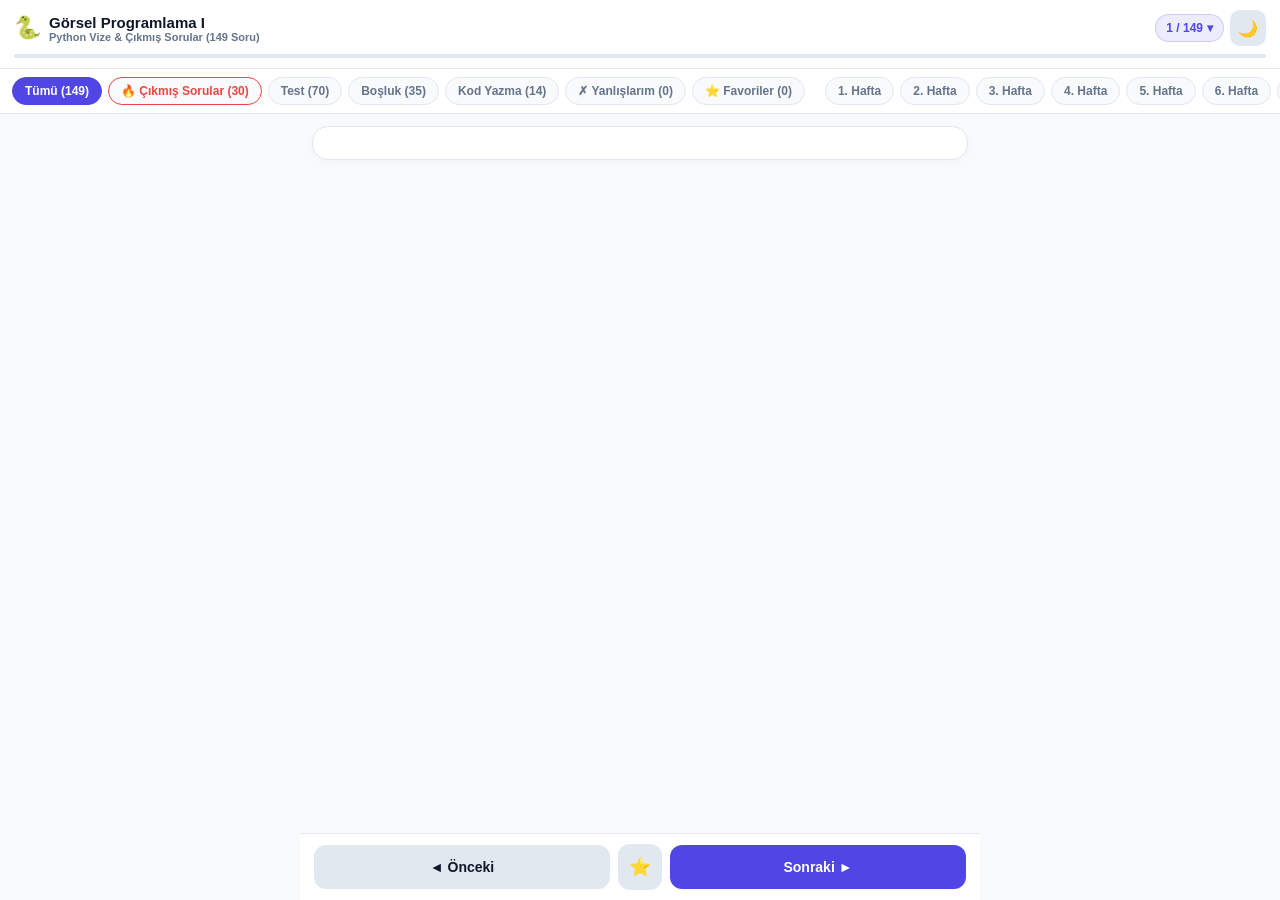
==== commit 29ea8add: "Add 30 Gorsel Programlama I Cikmis/Ornek Sorular section" ====
--- a/gorsel.html
+++ b/gorsel.html
@@ -566,12 +566,12 @@
         <span class="icon">🐍</span>
         <div>
           <h1>Görsel Programlama I</h1>
-          <div style="font-size: 11px; color: var(--text-muted); font-weight: 600;">Python Vize Sınavı (Hafta 1 - 7)</div>
+          <div style="font-size: 11px; color: var(--text-muted); font-weight: 600;">Python Vize & Çıkmış Sorular (149 Soru)</div>
         </div>
       </div>
       <div class="header-actions">
         <button class="progress-pill" id="btn-jump-modal" onclick="openGridModal()">
-          <span id="header-counter">1 / 119</span>
+          <span id="header-counter">1 / 149</span>
           <span>▾</span>
         </button>
         <button class="btn-icon" id="btn-theme" onclick="toggleTheme()" title="Karanlık/Aydınlık Mod">🌙</button>
@@ -584,7 +584,8 @@
 
   <!-- FILTER PILLS -->
   <div class="filters-wrap" id="filters-container">
-    <button class="filter-btn active" onclick="setFilter('all', 0)">Tümü (119)</button>
+    <button class="filter-btn active" onclick="setFilter('all', 0)">Tümü (149)</button>
+    <button class="filter-btn" style="border-color:#ef4444; color:#ef4444; font-weight:800;" onclick="setFilter('cikmis', 0)">🔥 Çıkmış Sorular (30)</button>
     <button class="filter-btn" onclick="setFilter('test', 0)">Test (70)</button>
     <button class="filter-btn" onclick="setFilter('fill', 0)">Boşluk (35)</button>
     <button class="filter-btn" onclick="setFilter('code', 0)">Kod Yazma (14)</button>
@@ -624,7 +625,7 @@
       <div style="font-size: 12px; color: var(--text-muted); display:flex; gap:12px; flex-wrap:wrap;">
         <span style="display:flex; align-items:center; gap:4px;"><span style="width:10px; height:10px; border-radius:3px; background:var(--correct);"></span> Doğru: <strong id="modal-correct-cnt">0</strong></span>
         <span style="display:flex; align-items:center; gap:4px;"><span style="width:10px; height:10px; border-radius:3px; background:var(--wrong);"></span> Yanlış: <strong id="modal-wrong-cnt">0</strong></span>
-        <span style="display:flex; align-items:center; gap:4px;"><span style="width:10px; height:10px; border-radius:3px; background:var(--bg); border:1px solid var(--border);"></span> Çözülmedi: <strong id="modal-unanswered-cnt">119</strong></span>
+        <span style="display:flex; align-items:center; gap:4px;"><span style="width:10px; height:10px; border-radius:3px; background:var(--bg); border:1px solid var(--border);"></span> Çözülmedi: <strong id="modal-unanswered-cnt">149</strong></span>
       </div>
       <div class="grid-container" id="modal-grid">
         <!-- Injected by JS -->
@@ -638,7 +639,7 @@
 
   <script>
     // DATA INJECTION
-    const ALL_QUESTIONS = [{"id": 1001, "course": "gorsel_vize", "week": 1, "week_title": "Hafta 1: Python'a Giriş ve Çalışma Ortamı", "qType": "test", "difficulty": "Kolay", "test_type": "Görsel Programlama I - Test Soruları", "category": "Hafta 1 - Python'a Giriş [Kolay]", "question": "Python programlama dili tasarım felsefesi ve yapısı açısından aşağıdakilerden hangisi ile tanımlanır?", "code": null, "options": {"A": "Düşük seviyeli ve derlenen bir dildir", "B": "Yüksek seviyeli, yorumlanan ve nesne yönelimli bir dildir", "C": "Yalnızca donanım sürücüsü yazmaya yönelik makine dilidir", "D": "Yorumlayıcıya ihtiyaç duymadan doğrudan çalışan saf ikili (binary) sistemdir"}, "answer": "B", "explanations": {"A": "Yanlış: Python düşük seviyeli veya derlenen (compiled) bir dil değildir.", "B": "Doğru: Python yüksek seviyeli, yorumlanan (interpreted) ve nesne yönelimli (OOP) bir programlama dilidir.", "C": "Yanlış: Python genel amaçlı yüksek seviyeli bir dildir, makine dili değildir.", "D": "Yanlış: Python kodlarının çalışması için bir yorumlayıcıya (interpreter) ihtiyaç vardır."}, "lang": "python"}, {"id": 1002, "course": "gorsel_vize", "week": 1, "week_title": "Hafta 1: Python'a Giriş ve Çalışma Ortamı", "qType": "test", "difficulty": "Kolay", "test_type": "Görsel Programlama I - Test Soruları", "category": "Hafta 1 - Python'a Giriş [Kolay]", "question": "Python komut dosyalarının (script) standart dosya uzantısı aşağıdakilerden hangisidir?", "code": null, "options": {"A": ".pt", "B": ".exe", "C": ".py", "D": ".python"}, "answer": "C", "explanations": {"A": "Yanlış: .pt genellikle PyTorch model dosyaları için kullanılır.", "B": "Yanlış: .exe Windows çalıştırılabilir ikili dosya uzantısıdır.", "C": "Doğru: Python betik (script) dosyalarının standart uzantısı .py'dir.", "D": "Yanlış: Standart uzantı .python değil .py'dir."}, "lang": "python"}, {"id": 1003, "course": "gorsel_vize", "week": 1, "week_title": "Hafta 1: Python'a Giriş ve Çalışma Ortamı", "qType": "test", "difficulty": "Kolay", "test_type": "Görsel Programlama I - Test Soruları", "category": "Hafta 1 - Python'a Giriş [Kolay]", "question": "Python kodlarının kaydedilmesine gerek kalmadan doğrudan komut yazılarak sonucun anlık görülebildiği ortama ne ad verilir?", "code": null, "options": {"A": "Derleyici Konsolu", "B": "Etkileşimli Kabuk (Interactive Shell)", "C": "Kod Dağıtıcısı", "D": "Veritabanı Yöneticisi"}, "answer": "B", "explanations": {"A": "Yanlış: Python derleyici değil yorumlayıcı kullanır.", "B": "Doğru: Komutların kaydedilmeden anlık yazılıp çıktısının alındığı ortama Etkileşimli Kabuk (Interactive Shell) denir.", "C": "Yanlış: Böyle bir ortam adı yoktur.", "D": "Yanlış: Veritabanı yönetimi ile ilgisi yoktur."}, "lang": "python"}, {"id": 1004, "course": "gorsel_vize", "week": 1, "week_title": "Hafta 1: Python'a Giriş ve Çalışma Ortamı", "qType": "test", "difficulty": "Orta", "test_type": "Görsel Programlama I - Test Soruları", "category": "Hafta 1 - Python'a Giriş [Orta]", "question": "Python 2 ve Python 3 sürümleri arasındaki ilişki hakkında aşağıdakilerden hangisi doğrudur?", "code": null, "options": {"A": "Python 2 ile yazılan tüm programlar Python 3 yorumlayıcısında hatasız çalışır", "B": "Python 3 geriye dönük tam uyumludur, kod değişikliği gerektirmez", "C": "Python 2 ve Python 3 arasında sözdizimi farkları bulunur; Python 2 kodları doğrudan Python 3'te çalışmayabilir", "D": "Python 2'nin gelişimi günümüzde de en güncel sürüm olarak devam etmektedir"}, "answer": "C", "explanations": {"A": "Yanlış: Python 2 ile yazılan komut dosyaları Python 3 yorumlayıcısı tarafından doğrudan çalıştırılamaz.", "B": "Yanlış: Python 3 geriye dönük tam uyumlu değildir.", "C": "Doğru: Python 2 ve Python 3 arasında sözdizimi farkları vardır ve Python 2 kodları doğrudan Python 3'te çalışmayabilir.", "D": "Yanlış: Python 2'nin gelişimi sonlandırılmıştır."}, "lang": "python"}, {"id": 1005, "course": "gorsel_vize", "week": 1, "week_title": "Hafta 1: Python'a Giriş ve Çalışma Ortamı", "qType": "test", "difficulty": "Orta", "test_type": "Görsel Programlama I - Test Soruları", "category": "Hafta 1 - Python'a Giriş [Orta]", "question": "Python'da yazılan kodların satır satır okunup makine koduna anlık çevrilerek çalıştırılmasını sağlayan yazılım aşağıdakilerden hangisidir?", "code": null, "options": {"A": "Interpreter (Yorumlayıcı)", "B": "Compiler (Derleyici)", "C": "BIOS", "D": "Assembler"}, "answer": "A", "explanations": {"A": "Doğru: Yorumlayıcı (Interpreter) programı satır satır okuyup anlık olarak çalıştırır.", "B": "Yanlış: Derleyici (Compiler) tüm kodu tek seferde makine diline çevirir.", "C": "Yanlış: BIOS anakart temel giriş/çıkış sistemidir.", "D": "Yanlış: Assembler assembly dilini makine koduna çevirir."}, "lang": "python"}, {"id": 1006, "course": "gorsel_vize", "week": 1, "week_title": "Hafta 1: Python'a Giriş ve Çalışma Ortamı", "qType": "test", "difficulty": "Orta", "test_type": "Görsel Programlama I - Test Soruları", "category": "Hafta 1 - Python'a Giriş [Orta]", "question": "Etkileşimli kabukta (Interactive Shell) >>> \"merhaba dünya\" yazılıp Enter tuşuna basıldığında ekranda ne görülür?", "code": ">>> \"merhaba dünya\"", "options": {"A": "Hiçbir şey yazmaz, hata verir", "B": "'merhaba dünya' çıktısı tırnaklı biçimde doğrudan gösterilir", "C": "Ekrana doğrudan print(\"merhaba dünya\") yazılır", "D": "Dosya kaydetme penceresi açılır"}, "answer": "B", "explanations": {"A": "Yanlış: Geçerli bir string ifadesidir, hata vermez.", "B": "Doğru: Etkileşimli kabukta print kullanmadan ifade yazıldığında sonucu 'merhaba dünya' olarak tırnak içinde anlık gösterilir.", "C": "Yanlış: print komutu yazdırılmaz, ifadenin değeri döndürülür.", "D": "Yanlış: Etkileşimli kabukta kodlar kaydedilmeden anlık çalışır."}, "lang": "python"}, {"id": 1007, "course": "gorsel_vize", "week": 1, "week_title": "Hafta 1: Python'a Giriş ve Çalışma Ortamı", "qType": "test", "difficulty": "Zor", "test_type": "Görsel Programlama I - Test Soruları", "category": "Hafta 1 - Python'a Giriş [Zor]", "question": "Derlenen (compiled) diller ile Python gibi yorumlanan (interpreted) diller karşılaştırıldığında aşağıdakilerden hangisi Python'un temel bir karakteristiğidir?", "code": null, "options": {"A": "Python kodları çalıştırılmadan önce tek seferde kalıcı bir .exe ikili dosyasına dönüştürülür", "B": "Yorumlanan dillerde kod satır satır denetlenir, bu nedenle hata veren satıra kadar olan kodlar işletilebilir", "C": "Yorumlayıcı dillerde sözdizimi denetimi sadece program tamamen bittiğinde yapılır", "D": "Yorumlanan diller doğrudan CPU üzerinde donanımsal olarak çalışır"}, "answer": "B", "explanations": {"A": "Yanlış: Bu derlenen (compiled) dillerin özelliğidir.", "B": "Doğru: Yorumlayıcı programı yukarıdan aşağıya satır satır işler ve gördüğü ilk hatada çalışmayı durdurur; o satıra kadar olan kodlar çalışır.", "C": "Yanlış: Denetim satır satır çalışma esnasında yapılır.", "D": "Yanlış: Yorumlayıcı aracılığıyla çalıştırılır."}, "lang": "python"}, {"id": 1008, "course": "gorsel_vize", "week": 1, "week_title": "Hafta 1: Python'a Giriş ve Çalışma Ortamı", "qType": "test", "difficulty": "Zor", "test_type": "Görsel Programlama I - Test Soruları", "category": "Hafta 1 - Python'a Giriş [Zor]", "question": "Python kurulumuyla birlikte varsayılan olarak gelen tümleşik geliştirme ortamı (IDE) aşağıdakilerden hangisidir?", "code": null, "options": {"A": "Visual Studio Code", "B": "IDLE", "C": "PyCharm", "D": "Eclipse"}, "answer": "B", "explanations": {"A": "Yanlış: VS Code harici olarak indirilen bir editördür.", "B": "Doğru: Python kurulumuyla birlikte varsayılan olarak IDLE (Integrated Development and Learning Environment) gelir.", "C": "Yanlış: PyCharm harici bir IDE'dir.", "D": "Yanlış: Eclipse harici bir IDE'dir."}, "lang": "python"}, {"id": 1009, "course": "gorsel_vize", "week": 1, "week_title": "Hafta 1: Python'a Giriş ve Çalışma Ortamı", "qType": "test", "difficulty": "Zor", "test_type": "Görsel Programlama I - Test Soruları", "category": "Hafta 1 - Python'a Giriş [Zor]", "question": "Bir Python betik (script) dosyası oluşturup kaydettikten sonra IDLE editöründe programı çalıştırmak için kullanılan kısayol tuşu hangisidir?", "code": null, "options": {"A": "F1", "B": "F3", "C": "F5", "D": "Ctrl + S"}, "answer": "C", "explanations": {"A": "Yanlış: F1 yardım menüsünü açar.", "B": "Yanlış: F3 arama işlevi içindir.", "C": "Doğru: IDLE editöründe Run -> Run Module komutu için F5 kısayol tuşu kullanılır.", "D": "Yanlış: Ctrl + S dosyayı kaydetmek için kullanılır."}, "lang": "python"}, {"id": 1010, "course": "gorsel_vize", "week": 1, "week_title": "Hafta 1: Python'a Giriş ve Çalışma Ortamı", "qType": "test", "difficulty": "Zor", "test_type": "Görsel Programlama I - Test Soruları", "category": "Hafta 1 - Python'a Giriş [Zor]", "question": "Python'un taşınabilir (platform-independent) bir dil olması ne anlama gelir?", "code": null, "options": {"A": "Kodların sadece Windows işletim sisteminde çalışabilmesi", "B": "Yazılan Python kodunun uygun yorumlayıcı bulunan farklı işletim sistemlerinde (Windows, Linux, macOS) değiştirilmeden çalışabilmesi", "C": "Programın hiçbir harici kütüphane yüklenmeden her işlemi yapabilmesi", "D": "Kodların doğrudan RAM üzerinde saklanması"}, "answer": "B", "explanations": {"A": "Yanlış: Python çoklu platform destekler.", "B": "Doğru: Taşınabilirlik, aynı Python kaynak kodunun Windows, Linux ve macOS gibi farklı işletim sistemlerinde değişiklik yapılmadan çalışabilmesidir.", "C": "Yanlış: Bu standart kütüphane zenginliği ile ilgilidir.", "D": "Yanlış: Taşınabilirlik işletim sisteminden bağımsızlık demektir."}, "lang": "python"}, {"id": 2001, "course": "gorsel_vize", "week": 1, "week_title": "Hafta 1: Python'a Giriş ve Çalışma Ortamı", "qType": "fill", "difficulty": "Boşluk Doldurma", "test_type": "Görsel Programlama I - Boşluk Doldurma", "category": "Hafta 1 - Boşluk Doldurma", "question": "Python kodlarının komut satırında anlık olarak test edildiği arayüze Python ____________ (kabuk) adı verilir.", "code": null, "answer": "DOGRU", "official_answer": "Shell (Etkileşimli Kabuk)", "accepted": ["shell", "etkilesimli kabuk", "etkileşimli kabuk", "interactive shell", "shell (etkileşimli kabuk)", "kabuk"], "explanation": "Python'da komutların kaydedilmeden anlık olarak çalıştırılıp test edildiği konsol ortamına Shell (Etkileşimli Kabuk / Interactive Shell) adı verilir.", "lang": "python"}, {"id": 2002, "course": "gorsel_vize", "week": 1, "week_title": "Hafta 1: Python'a Giriş ve Çalışma Ortamı", "qType": "fill", "difficulty": "Boşluk Doldurma", "test_type": "Görsel Programlama I - Boşluk Doldurma", "category": "Hafta 1 - Boşluk Doldurma", "question": "Python programlama dilinde kod blokları süslü parantezler {} yerine ____________ (boşluk bırakma) ile belirlenir.", "code": null, "answer": "DOGRU", "official_answer": "Girintileme (Indentation)", "accepted": ["girintileme", "girinti", "indentation", "indent", "girintileme (indentation)", "bosluk", "boşluk"], "explanation": "Python'da koşul, döngü ve fonksiyon gibi kod blokları süslü parantez yerine Girintileme (Indentation) ile oluşturulur.", "lang": "python"}, {"id": 2003, "course": "gorsel_vize", "week": 1, "week_title": "Hafta 1: Python'a Giriş ve Çalışma Ortamı", "qType": "fill", "difficulty": "Boşluk Doldurma", "test_type": "Görsel Programlama I - Boşluk Doldurma", "category": "Hafta 1 - Boşluk Doldurma", "question": "Python ____________ tabanlı ve nesne yönelimli, yüksek seviyeli bir programlama dilidir.", "code": null, "answer": "DOGRU", "official_answer": "Yorumlayıcı (Interpreter)", "accepted": ["yorumlayici", "yorumlayıcı", "interpreter", "yorumlanan", "yorumlayici (interpreter)", "yorumlayıcı (interpreter)"], "explanation": "Python derlenen değil, Yorumlayıcı (Interpreter) tabanlı, nesne yönelimli ve yüksek seviyeli bir programlama dilidir.", "lang": "python"}, {"id": 2004, "course": "gorsel_vize", "week": 1, "week_title": "Hafta 1: Python'a Giriş ve Çalışma Ortamı", "qType": "fill", "difficulty": "Boşluk Doldurma", "test_type": "Görsel Programlama I - Boşluk Doldurma", "category": "Hafta 1 - Boşluk Doldurma", "question": "Python 2 sürümünün gelişimi ____________ sürümüyle sonlandırılmıştır.", "code": null, "answer": "DOGRU", "official_answer": "2.7", "accepted": ["2.7", "2.72", "python 2.7"], "explanation": "Python 2 dağıtımının gelişimi 2.7 (slaytlarda 2.7 / 2.72 olarak da geçer) sürümüyle durdurulmuştur.", "lang": "python"}, {"id": 2005, "course": "gorsel_vize", "week": 1, "week_title": "Hafta 1: Python'a Giriş ve Çalışma Ortamı", "qType": "fill", "difficulty": "Boşluk Doldurma", "test_type": "Görsel Programlama I - Boşluk Doldurma", "category": "Hafta 1 - Boşluk Doldurma", "question": "Bir Python kod dosyasını çalıştırmak için dosya uzantısının ____________ olması gerekir.", "code": null, "answer": "DOGRU", "official_answer": ".py", "accepted": [".py", "py"], "explanation": "Python kaynak kod dosyalarının standart uzantısı .py'dir.", "lang": "python"}, {"id": 3001, "course": "gorsel_vize", "week": 1, "week_title": "Hafta 1: Python'a Giriş ve Çalışma Ortamı", "qType": "code", "difficulty": "Klasik / Kod Yazma", "test_type": "Görsel Programlama I - Klasik & Kod Yazma", "category": "Hafta 1 - Klasik & Kod Yazma", "question": "Ekrana \"Görsel Programlama Dersine Hoş Geldiniz!\" yazdıran geçerli bir Python kod satırı yazınız.", "code": null, "answer": "DOGRU", "solution_code": "print(\"Görsel Programlama Dersine Hoş Geldiniz!\")", "keywords": ["print(", "Hoş Geldiniz"], "explanation": "Python'da ekrana metin yazdırmak için print() fonksiyonu kullanılır ve metin tırnak işaretleri içine alınır.", "lang": "python"}, {"id": 3002, "course": "gorsel_vize", "week": 1, "week_title": "Hafta 1: Python'a Giriş ve Çalışma Ortamı", "qType": "code", "difficulty": "Klasik / Kod Yazma", "test_type": "Görsel Programlama I - Klasik & Kod Yazma", "category": "Hafta 1 - Klasik & Kod Yazma", "question": "Etkileşimli kabuk ile bir .py dosyasında kod çalıştırmanın temel farkını iki cümleyle açıklayınız.", "code": null, "answer": "DOGRU", "solution_code": "Etkileşimli kabuk kodları kaydetmeden anlık satır satır denemeye yarar; .py script dosyaları ise kodların kalıcı olarak kaydedilip daha sonra tekrar çalıştırılmasını sağlar.", "keywords": ["anlık", "kaydet", "kalıcı"], "explanation": "Etkileşimli kabuk (Interactive Shell) tek satırlık komutları kaydetmeden anlık test etmek içindir. .py uzantılı dosyalar ise çok satırlı programları kalıcı olarak kaydedip tekrar tekrar çalıştırmak için kullanılır.", "lang": "python"}, {"id": 1011, "course": "gorsel_vize", "week": 2, "week_title": "Hafta 2: Değişkenler, Veri Tipleri, Operatörler ve Yorum Satırları", "qType": "test", "difficulty": "Kolay", "test_type": "Görsel Programlama I - Test Soruları", "category": "Hafta 2 - Değişkenler & Operatörler [Kolay]", "question": "Python'da tek satırlık yorum (açıklama) eklemek için satırın başına hangi simge getirilir?", "code": null, "options": {"A": "//", "B": "/*", "C": "#", "D": "<!--"}, "answer": "C", "explanations": {"A": "Yanlış: // C, Java ve JavaScript'te yorum satırı, Python'da ise tam bölme operatörüdür.", "B": "Yanlış: /* C/Java'da çok satırlı yorum başlatır.", "C": "Doğru: Python'da tek satırlık yorumlar # (diyez) işareti ile başlar.", "D": "Yanlış: <!-- HTML yorum etiketidir."}, "lang": "python"}, {"id": 1012, "course": "gorsel_vize", "week": 2, "week_title": "Hafta 2: Değişkenler, Veri Tipleri, Operatörler ve Yorum Satırları", "qType": "test", "difficulty": "Kolay", "test_type": "Görsel Programlama I - Test Soruları", "category": "Hafta 2 - Değişkenler & Operatörler [Kolay]", "question": "Aşağıdaki değişken tanımlamalarından hangisi Python kurallarına göre geçersizdir?", "code": null, "options": {"A": "ogrenci_no = 120", "B": "_vizeNotu = 75", "C": "1.sinav = 80", "D": "toplamFiyat = 250.5"}, "answer": "C", "explanations": {"A": "Geçerli: Harfle başlar ve alt çizgi (_) içerebilir.", "B": "Geçerli: Değişken isimleri alt çizgi (_) ile başlayabilir.", "C": "Doğru (Geçersiz): Değişken isimleri rakamla başlayamaz ve nokta (.) içeremez.", "D": "Geçerli: Büyük/küçük harf kullanımı kurallara uygundur."}, "lang": "python"}, {"id": 1013, "course": "gorsel_vize", "week": 2, "week_title": "Hafta 2: Değişkenler, Veri Tipleri, Operatörler ve Yorum Satırları", "qType": "test", "difficulty": "Kolay", "test_type": "Görsel Programlama I - Test Soruları", "category": "Hafta 2 - Değişkenler & Operatörler [Kolay]", "question": "sayi = 18 ifadesinde sayi değişkeninin veri tipi aşağıdakilerden hangisidir?", "code": "sayi = 18", "options": {"A": "float", "B": "str", "C": "int", "D": "bool"}, "answer": "C", "explanations": {"A": "Yanlış: float ondalıklı sayılar içindir (örn: 18.0).", "B": "Yanlış: str tırnak içindeki metinler içindir (örn: \"18\").", "C": "Doğru: 18 bir tam sayı olduğu için veri tipi int (integer) olur.", "D": "Yanlış: bool sadece True ve False değerlerini alır."}, "lang": "python"}, {"id": 1014, "course": "gorsel_vize", "week": 2, "week_title": "Hafta 2: Değişkenler, Veri Tipleri, Operatörler ve Yorum Satırları", "qType": "test", "difficulty": "Orta", "test_type": "Görsel Programlama I - Test Soruları", "category": "Hafta 2 - Değişkenler & Operatörler [Orta]", "question": "Python'da tam bölme (bölümün sadece tam sayı kısmını alan) operatörü aşağıdakilerden hangisidir?", "code": null, "options": {"A": "/", "B": "//", "C": "%", "D": "**"}, "answer": "B", "explanations": {"A": "Yanlış: / normal (ondalıklı) bölme yapar.", "B": "Doğru: // operatörü tam sayı bölme (floor division) yapar ve bölümün tam kısmını verir.", "C": "Yanlış: % mod (kalan bulma) operatörüdür.", "D": "Yanlış: ** üs alma (kuvvet) operatörüdür."}, "lang": "python"}, {"id": 1015, "course": "gorsel_vize", "week": 2, "week_title": "Hafta 2: Değişkenler, Veri Tipleri, Operatörler ve Yorum Satırları", "qType": "test", "difficulty": "Orta", "test_type": "Görsel Programlama I - Test Soruları", "category": "Hafta 2 - Değişkenler & Operatörler [Orta]", "question": "sonuc = 17 % 5 işleminin çıktısı aşağıdakilerden hangisidir?", "code": "sonuc = 17 % 5", "options": {"A": "3", "B": "2", "C": "3.4", "D": "1"}, "answer": "B", "explanations": {"A": "Yanlış: 3, 17 // 5 (tam bölme) işleminin sonucudur.", "B": "Doğru: 17'nin 5'e bölümünden kalan (17 = 3*5 + 2) 2'dir.", "C": "Yanlış: 3.4, 17 / 5 işleminin sonucudur.", "D": "Yanlış: Kalan 1 değil 2'dir."}, "lang": "python"}, {"id": 1016, "course": "gorsel_vize", "week": 2, "week_title": "Hafta 2: Değişkenler, Veri Tipleri, Operatörler ve Yorum Satırları", "qType": "test", "difficulty": "Orta", "test_type": "Görsel Programlama I - Test Soruları", "category": "Hafta 2 - Değişkenler & Operatörler [Orta]", "question": "metin = \"20\" ve carpim = metin * 3 kodunun çıktısı nedir?", "code": "metin = \"20\"\ncarpim = metin * 3\nprint(carpim)", "options": {"A": "60", "B": "202020", "C": "Hata verir", "D": "60.0"}, "answer": "B", "explanations": {"A": "Yanlış: \"20\" tırnak içinde bir string olduğu için matematiksel çarpma yapılmaz.", "B": "Doğru: Bir string tam sayı ile çarpıldığında metin yan yana o sayı kadar tekrarlanır: \"202020\".", "C": "Yanlış: String ile int çarpımı geçerlidir, tekrarlama yapar.", "D": "Yanlış: Sonuç float değil string'dir."}, "lang": "python"}, {"id": 1017, "course": "gorsel_vize", "week": 2, "week_title": "Hafta 2: Değişkenler, Veri Tipleri, Operatörler ve Yorum Satırları", "qType": "test", "difficulty": "Zor", "test_type": "Görsel Programlama I - Test Soruları", "category": "Hafta 2 - Değişkenler & Operatörler [Zor]", "question": "print(4 + 3 ** 2 * 2) kodunun ekran çıktısı işlem önceliğine göre nedir?", "code": "print(4 + 3 ** 2 * 2)", "options": {"A": "22", "B": "98", "C": "40", "D": "162"}, "answer": "A", "explanations": {"A": "Doğru: Önce üs alma (3 ** 2 = 9), sonra çarpma (9 * 2 = 18), en son toplama (4 + 18 = 22) yapılır.", "B": "Yanlış: İşlem önceliğine dikkat edilmemiştir.", "C": "Yanlış: Önce toplama yapılmaz.", "D": "Yanlış: İşlem önceliği Üs -> Çarpma/Bölme -> Toplama/Çıkarma şeklindedir."}, "lang": "python"}, {"id": 1018, "course": "gorsel_vize", "week": 2, "week_title": "Hafta 2: Değişkenler, Veri Tipleri, Operatörler ve Yorum Satırları", "qType": "test", "difficulty": "Zor", "test_type": "Görsel Programlama I - Test Soruları", "category": "Hafta 2 - Değişkenler & Operatörler [Zor]", "question": "Aşağıdaki değişken isimlerinden hangisi Python'un saklı anahtar sözcüğü (keyword) olduğu için değişken adı olarak kullanılamaz?", "code": null, "options": {"A": "sayi_for", "B": "while_sayac", "C": "class", "D": "deger1"}, "answer": "C", "explanations": {"A": "Geçerli: İçinde for geçse de tam adı sayi_for olduğu için keyword değildir.", "B": "Geçerli: while_sayac ayrılmış bir sözcük değildir.", "C": "Doğru: class Python'da sınıf tanımlamak için ayrılmış bir anahtar kelimedir (keyword), değişken adı olamaz.", "D": "Geçerli: Harfle başlayan kurallı bir değişken adıdır."}, "lang": "python"}, {"id": 1019, "course": "gorsel_vize", "week": 2, "week_title": "Hafta 2: Değişkenler, Veri Tipleri, Operatörler ve Yorum Satırları", "qType": "test", "difficulty": "Zor", "test_type": "Görsel Programlama I - Test Soruları", "category": "Hafta 2 - Değişkenler & Operatörler [Zor]", "question": "Aşağıdaki kod çalıştırıldığında çıktısı ne olur?", "code": "a = 10\nb = 4\na += b * 2\nprint(a)", "options": {"A": "28", "B": "18", "C": "20", "D": "24"}, "answer": "B", "explanations": {"A": "Yanlış: Önce b * 2 hesaplanır (4 * 2 = 8), sonra a'ya eklenir.", "B": "Doğru: b * 2 = 8 olur; a += 8 ifadesi a = 10 + 8 = 18 sonucunu verir.", "C": "Yanlış: 10 + 8 = 18 eder.", "D": "Yanlış: İşlem sonucu 18'dir."}, "lang": "python"}, {"id": 1020, "course": "gorsel_vize", "week": 2, "week_title": "Hafta 2: Değişkenler, Veri Tipleri, Operatörler ve Yorum Satırları", "qType": "test", "difficulty": "Zor", "test_type": "Görsel Programlama I - Test Soruları", "category": "Hafta 2 - Değişkenler & Operatörler [Zor]", "question": "Python'da çok satırlı blok yorumlar veya docstring yazmak için hangi tırnak yapısı kullanılır?", "code": null, "options": {"A": "Tek tırnak ' ... '", "B": "Üç çift tırnak \"\"\" ... \"\"\"", "C": "Ters tırnak ` ... `", "D": "Köşeli ayraç [ ... ]"}, "answer": "B", "explanations": {"A": "Yanlış: Tek tırnak tek satırlık string tanımlar.", "B": "Doğru: Üç çift tırnak \"\"\" ... \"\"\" (veya üç tek tırnak) çok satırlı yorum ve docstring için kullanılır.", "C": "Yanlış: Ters tırnak Python'da yorum için kullanılmaz.", "D": "Yanlış: Köşeli ayraç liste tanımlamak için kullanılır."}, "lang": "python"}, {"id": 2006, "course": "gorsel_vize", "week": 2, "week_title": "Hafta 2: Değişkenler, Veri Tipleri, Operatörler ve Yorum Satırları", "qType": "fill", "difficulty": "Boşluk Doldurma", "test_type": "Görsel Programlama I - Boşluk Doldurma", "category": "Hafta 2 - Boşluk Doldurma", "question": "Python'da üs alma işlemi için ____________ operatörü kullanılır.", "code": null, "answer": "DOGRU", "official_answer": "**", "accepted": ["**"], "explanation": "Python'da kuvvet (üs) alma işlemi için çift yıldız (**) operatörü kullanılır (Örn: 5**3 = 125).", "lang": "python"}, {"id": 2007, "course": "gorsel_vize", "week": 2, "week_title": "Hafta 2: Değişkenler, Veri Tipleri, Operatörler ve Yorum Satırları", "qType": "fill", "difficulty": "Boşluk Doldurma", "test_type": "Görsel Programlama I - Boşluk Doldurma", "category": "Hafta 2 - Boşluk Doldurma", "question": "Bir değişkenin tipinin ondalıklı sayı olduğunu belirten veri tipi ____________ olarak adlandırılır.", "code": null, "answer": "DOGRU", "official_answer": "float", "accepted": ["float"], "explanation": "Python'da kesirli / ondalıklı sayılar float veri tipi ile temsil edilir (Örn: 10.45).", "lang": "python"}, {"id": 2008, "course": "gorsel_vize", "week": 2, "week_title": "Hafta 2: Değişkenler, Veri Tipleri, Operatörler ve Yorum Satırları", "qType": "fill", "difficulty": "Boşluk Doldurma", "test_type": "Görsel Programlama I - Boşluk Doldurma", "category": "Hafta 2 - Boşluk Doldurma", "question": "Python'da değişken isimleri asla bir ____________ ile başlayamaz.", "code": null, "answer": "DOGRU", "official_answer": "Rakam / Sayı", "accepted": ["rakam", "sayi", "sayı", "rakam / sayı", "rakam/sayı", "numara"], "explanation": "Değişkenler bir harf veya alt çizgi (_) ile başlamalıdır; asla bir rakam / sayı ile başlayamaz.", "lang": "python"}, {"id": 2009, "course": "gorsel_vize", "week": 2, "week_title": "Hafta 2: Değişkenler, Veri Tipleri, Operatörler ve Yorum Satırları", "qType": "fill", "difficulty": "Boşluk Doldurma", "test_type": "Görsel Programlama I - Boşluk Doldurma", "category": "Hafta 2 - Boşluk Doldurma", "question": "x = 15 // 4 işleminin sonucu ____________ olur.", "code": "x = 15 // 4", "answer": "DOGRU", "official_answer": "3", "accepted": ["3"], "explanation": "// tam bölme operatörüdür. 15'in 4'e bölümünden tam kısım 3'tür (3.75'in tam kısmı).", "lang": "python"}, {"id": 2010, "course": "gorsel_vize", "week": 2, "week_title": "Hafta 2: Değişkenler, Veri Tipleri, Operatörler ve Yorum Satırları", "qType": "fill", "difficulty": "Boşluk Doldurma", "test_type": "Görsel Programlama I - Boşluk Doldurma", "category": "Hafta 2 - Boşluk Doldurma", "question": "Python'da doğru ya da yanlış değerini tutan mantıksal veri tipi ____________ olarak adlandırılır.", "code": null, "answer": "DOGRU", "official_answer": "bool (Boolean)", "accepted": ["bool", "boolean", "bool (boolean)"], "explanation": "Sadece True veya False değerlerini alan mantıksal veri tipi bool (Boolean) sınıfıdır.", "lang": "python"}, {"id": 3003, "course": "gorsel_vize", "week": 2, "week_title": "Hafta 2: Değişkenler, Veri Tipleri, Operatörler ve Yorum Satırları", "qType": "code", "difficulty": "Klasik / Kod Yazma", "test_type": "Görsel Programlama I - Klasik & Kod Yazma", "category": "Hafta 2 - Klasik & Kod Yazma", "question": "Kenar uzunlukları sırasıyla kisa_kenar = 4 ve uzun_kenar = 9 olan bir dikdörtgenin alanını ve çevresini hesaplayıp iki ayrı değişkene atayan Python kodunu yazınız.", "code": null, "answer": "DOGRU", "solution_code": "kisa_kenar = 4\nuzun_kenar = 9\nalan = kisa_kenar * uzun_kenar\ncevre = 2 * (kisa_kenar + uzun_kenar)", "keywords": ["kisa_kenar", "uzun_kenar", "*"], "explanation": "Dikdörtgenin alanı kısa kenar ile uzun kenarın çarpımıdır (4 * 9 = 36). Çevresi ise iki kenarın toplamının 2 katıdır (2 * (4 + 9) = 26).", "lang": "python"}, {"id": 3004, "course": "gorsel_vize", "week": 2, "week_title": "Hafta 2: Değişkenler, Veri Tipleri, Operatörler ve Yorum Satırları", "qType": "code", "difficulty": "Klasik / Kod Yazma", "test_type": "Görsel Programlama I - Klasik & Kod Yazma", "category": "Hafta 2 - Klasik & Kod Yazma", "question": "Aşağıdaki kod bloğundaki hatalı satırları belirleyip sebebini yazınız:", "code": "ad soyad = \"Ali\"\n2not = 90\nfiyat$ = 100", "answer": "DOGRU", "solution_code": "1) ad soyad: Değişken isimlerinde boşluk bırakılamaz (ad_soyad olmalıdır).\n2) 2not: Değişken isimleri rakamla başlayamaz (not2 olmalıdır).\n3) fiyat$: Değişkenlerde özel semboller ($ vb.) kullanılamaz.", "keywords": ["boşluk", "rakam", "özel"], "explanation": "Üç satır da hatalıdır: 1) Değişken adında boşluk olamaz. 2) Değişken adı rakamla (2) başlayamaz. 3) Değişken adında _ dışında özel karakter ($) bulunamaz.", "lang": "python"}, {"id": 1021, "course": "gorsel_vize", "week": 3, "week_title": "Hafta 3: Temel Fonksiyonlar, Parametreler ve Veri Girişi", "qType": "test", "difficulty": "Kolay", "test_type": "Görsel Programlama I - Test Soruları", "category": "Hafta 3 - Temel Fonksiyonlar & Giriş [Kolay]", "question": "Kullanıcıdan klavye aracılığıyla veri almak için kullanılan temel Python fonksiyonu hangisidir?", "code": null, "options": {"A": "read()", "B": "input()", "C": "scanf()", "D": "get()"}, "answer": "B", "explanations": {"A": "Yanlış: read() dosya okumak için kullanılır.", "B": "Doğru: Kullanıcıdan klavye ile veri girişi almak için input() fonksiyonu kullanılır.", "C": "Yanlış: scanf() C dilinde kullanılır.", "D": "Yanlış: get() sözlük metodu olarak kullanılır."}, "lang": "python"}, {"id": 1022, "course": "gorsel_vize", "week": 3, "week_title": "Hafta 3: Temel Fonksiyonlar, Parametreler ve Veri Girişi", "qType": "test", "difficulty": "Kolay", "test_type": "Görsel Programlama I - Test Soruları", "category": "Hafta 3 - Temel Fonksiyonlar & Giriş [Kolay]", "question": "input() fonksiyonu kullanıcıdan aldığı veriyi varsayılan olarak hangi veri tipinde döndürür?", "code": null, "options": {"A": "int", "B": "float", "C": "str", "D": "bool"}, "answer": "C", "explanations": {"A": "Yanlış: Sayı girilse bile int() ile dönüştürülmedikçe str döner.", "B": "Yanlış: Varsayılan dönüş tipi float değildir.", "C": "Doğru: input() fonksiyonu girilen her veriyi varsayılan olarak karakter dizisi (str) tipinde döndürür.", "D": "Yanlış: bool döndürmez."}, "lang": "python"}, {"id": 1023, "course": "gorsel_vize", "week": 3, "week_title": "Hafta 3: Temel Fonksiyonlar, Parametreler ve Veri Girişi", "qType": "test", "difficulty": "Kolay", "test_type": "Görsel Programlama I - Test Soruları", "category": "Hafta 3 - Temel Fonksiyonlar & Giriş [Kolay]", "question": "print(\"Ali\", \"Veli\", \"Ayşe\") komutunda argümanların arasına boşluk yerine tire işareti (-) koymak için hangi parametre kullanılmalıdır?", "code": "print(\"Ali\", \"Veli\", \"Ayşe\")", "options": {"A": "end=\"-\"", "B": "sep=\"-\"", "C": "split=\"-\"", "D": "join=\"-\""}, "answer": "B", "explanations": {"A": "Yanlış: end parametresi sadece satır sonuna karakter ekler.", "B": "Doğru: sep (separator) parametresi argümanların arasına konulacak ayracı belirler: Ali-Veli-Ayşe.", "C": "Yanlış: print fonksiyonunun split parametresi yoktur.", "D": "Yanlış: print fonksiyonunun join parametresi yoktur."}, "lang": "python"}, {"id": 1024, "course": "gorsel_vize", "week": 3, "week_title": "Hafta 3: Temel Fonksiyonlar, Parametreler ve Veri Girişi", "qType": "test", "difficulty": "Orta", "test_type": "Görsel Programlama I - Test Soruları", "category": "Hafta 3 - Temel Fonksiyonlar & Giriş [Orta]", "question": "Aşağıdaki kodun çıktısı nedir?", "code": "print(\"Pazartesi\", end=\"*\")\nprint(\"Salı\")", "options": {"A": "Pazartesi\n*Salı", "B": "Pazartesi*Salı", "C": "Pazartesi*\nSalı", "D": "Pazartesi Salı*"}, "answer": "B", "explanations": {"A": "Yanlış: end=\"*\" alt satıra geçmeyi engeller.", "B": "Doğru: İlk print alt satıra geçmek yerine sonuna * koyar ve ikinci print hemen yanına Salı yazar: Pazartesi*Salı.", "C": "Yanlış: İkinci print alt satıra geçmez, aynı satırda devam eder.", "D": "Yanlış: * işareti ilk kelimenin sonunda yer alır."}, "lang": "python"}, {"id": 1025, "course": "gorsel_vize", "week": 3, "week_title": "Hafta 3: Temel Fonksiyonlar, Parametreler ve Veri Girişi", "qType": "test", "difficulty": "Orta", "test_type": "Görsel Programlama I - Test Soruları", "category": "Hafta 3 - Temel Fonksiyonlar & Giriş [Orta]", "question": "kelime = \"Programlama\" olduğuna göre len(kelime) fonksiyonunun döndüreceği değer kaçtır?", "code": "kelime = \"Programlama\"\nprint(len(kelime))", "options": {"A": "10", "B": "11", "C": "12", "D": "9"}, "answer": "B", "explanations": {"A": "Yanlış: P-r-o-g-r-a-m-l-a-m-a toplam 11 harftir.", "B": "Doğru: \"Programlama\" kelimesi 11 karakterden oluştuğu için len(kelime) 11 döndürür.", "C": "Yanlış: 11 karakter vardır.", "D": "Yanlış: 11 karakter vardır."}, "lang": "python"}, {"id": 1026, "course": "gorsel_vize", "week": 3, "week_title": "Hafta 3: Temel Fonksiyonlar, Parametreler ve Veri Girişi", "qType": "test", "difficulty": "Orta", "test_type": "Görsel Programlama I - Test Soruları", "category": "Hafta 3 - Temel Fonksiyonlar & Giriş [Orta]", "question": "Kaçış dizilerinden (escape characters) \\t ne işe yarar?", "code": null, "options": {"A": "Alt satıra geçer", "B": "Bir sekme (tab) kadar yatay boşluk bırakır", "C": "Metni ters çevirir", "D": "Tırnak işaretini siler"}, "answer": "B", "explanations": {"A": "Yanlış: Alt satıra geçmek için \\n kullanılır.", "B": "Doğru: \\t kaçış dizisi metin içinde bir Tab (sekme) boyutu kadar yatay boşluk bırakır.", "C": "Yanlış: Metni ters çevirmez.", "D": "Yanlış: Tırnak silmez."}, "lang": "python"}, {"id": 1027, "course": "gorsel_vize", "week": 3, "week_title": "Hafta 3: Temel Fonksiyonlar, Parametreler ve Veri Girişi", "qType": "test", "difficulty": "Zor", "test_type": "Görsel Programlama I - Test Soruları", "category": "Hafta 3 - Temel Fonksiyonlar & Giriş [Zor]", "question": "Kullanıcı klavyeden sırasıyla 10 ve 20 değerlerini girerse aşağıdaki kod ekrana ne yazar?", "code": "s1 = input(\"Sayı 1: \")\ns2 = input(\"Sayı 2: \")\nprint(s1 + s2)", "options": {"A": "30", "B": "1020", "C": "Hata verir", "D": "10 20"}, "answer": "B", "explanations": {"A": "Yanlış: int() dönüşümü yapılmadığı için matematiksel toplama yapılmaz.", "B": "Doğru: input() verileri str olarak alır; \"10\" + \"20\" string birleştirme işlemiyle \"1020\" sonucunu verir.", "C": "Yanlış: İki string + operatörüyle hatasız birleştirilir.", "D": "Yanlış: Arada boşluk olmadan yan yana birleştirilir."}, "lang": "python"}, {"id": 1028, "course": "gorsel_vize", "week": 3, "week_title": "Hafta 3: Temel Fonksiyonlar, Parametreler ve Veri Girişi", "qType": "test", "difficulty": "Zor", "test_type": "Görsel Programlama I - Test Soruları", "category": "Hafta 3 - Temel Fonksiyonlar & Giriş [Zor]", "question": "print(\"A\", \"B\", \"C\", sep=\"\\n\") kodunun ekran çıktısı nasıldır?", "code": "print(\"A\", \"B\", \"C\", sep=\"\\n\")", "options": {"A": "A B C tek satırda", "B": "A\\nB\\nC", "C": "A, B ve C alt alta üç satırda", "D": "A-B-C"}, "answer": "C", "explanations": {"A": "Yanlış: Ayraç olarak \\n (yeni satır) verilmiştir.", "B": "Yanlış: \\n kaçış dizisi olduğu için ekrana \\n olarak basılmaz, alt satıra geçirir.", "C": "Doğru: sep=\"\\n\" her elemanın arasına yeni satır karakteri koyar; A, B ve C alt alta üç satırda yazılır.", "D": "Yanlış: Ayraç tire değil yeni satırdır."}, "lang": "python"}, {"id": 1029, "course": "gorsel_vize", "week": 3, "week_title": "Hafta 3: Temel Fonksiyonlar, Parametreler ve Veri Girişi", "qType": "test", "difficulty": "Zor", "test_type": "Görsel Programlama I - Test Soruları", "category": "Hafta 3 - Temel Fonksiyonlar & Giriş [Zor]", "question": "Bir değişkenin türünü öğrenmek için kullanılan Python fonksiyonu aşağıdakilerden hangisidir?", "code": null, "options": {"A": "typeof()", "B": "type()", "C": "dtype()", "D": "check()"}, "answer": "B", "explanations": {"A": "Yanlış: typeof JavaScript'te kullanılır.", "B": "Doğru: Python'da bir değişkenin veya değerin veri tipini öğrenmek için type() fonksiyonu kullanılır.", "C": "Yanlış: dtype NumPy dizilerinde kullanılır.", "D": "Yanlış: Böyle bir yerleşik fonksiyon yoktur."}, "lang": "python"}, {"id": 1030, "course": "gorsel_vize", "week": 3, "week_title": "Hafta 3: Temel Fonksiyonlar, Parametreler ve Veri Girişi", "qType": "test", "difficulty": "Zor", "test_type": "Görsel Programlama I - Test Soruları", "category": "Hafta 3 - Temel Fonksiyonlar & Giriş [Zor]", "question": "Klavyeden girilen bir ondalıklı sayıyı matematiksel işleme sokabilmek için hangi tip dönüştürme fonksiyonu kullanılmalıdır?", "code": null, "options": {"A": "int()", "B": "str()", "C": "float()", "D": "chr()"}, "answer": "C", "explanations": {"A": "Yanlış: int() tam sayıya çevirir, ondalıklı metinde ValueError verir.", "B": "Yanlış: str() metne çevirir.", "C": "Doğru: Ondalıklı sayı metnini sayısal ondalıklı tipe çevirmek için float() kullanılır.", "D": "Yanlış: chr() ASCII kodunu karaktere çevirir."}, "lang": "python"}, {"id": 2011, "course": "gorsel_vize", "week": 3, "week_title": "Hafta 3: Temel Fonksiyonlar, Parametreler ve Veri Girişi", "qType": "fill", "difficulty": "Boşluk Doldurma", "test_type": "Görsel Programlama I - Boşluk Doldurma", "category": "Hafta 3 - Boşluk Doldurma", "question": "print() fonksiyonunda bir sonraki satıra geçmeyi engelleyip satır sonuna konulacak karakteri belirleyen parametre ____________ parametresidir.", "code": null, "answer": "DOGRU", "official_answer": "end", "accepted": ["end", "end="], "explanation": "print() fonksiyonunda varsayılan olarak end=\"\\n\" bulunur. Satır sonu karakterini değiştirmek için end parametresi kullanılır.", "lang": "python"}, {"id": 2012, "course": "gorsel_vize", "week": 3, "week_title": "Hafta 3: Temel Fonksiyonlar, Parametreler ve Veri Girişi", "qType": "fill", "difficulty": "Boşluk Doldurma", "test_type": "Görsel Programlama I - Boşluk Doldurma", "category": "Hafta 3 - Boşluk Doldurma", "question": "Metin içinde imleci bir alt satırın başına indiren kaçış karakteri ____________ dizisidir.", "code": null, "answer": "DOGRU", "official_answer": "\\n", "accepted": ["\\n", "\"\\n\"", "'\\n'"], "explanation": "\\n (newline) kaçış karakteri metin içinde bir alt satıra geçmeyi sağlar.", "lang": "python"}, {"id": 2013, "course": "gorsel_vize", "week": 3, "week_title": "Hafta 3: Temel Fonksiyonlar, Parametreler ve Veri Girişi", "qType": "fill", "difficulty": "Boşluk Doldurma", "test_type": "Görsel Programlama I - Boşluk Doldurma", "category": "Hafta 3 - Boşluk Doldurma", "question": "int(\"45\") komutunun yaptığı işleme tip ____________ adı verilir.", "code": "int(\"45\")", "answer": "DOGRU", "official_answer": "Dönüşümü (Type Casting)", "accepted": ["donusumu", "dönüşümü", "donusum", "dönüşüm", "donusturme", "dönüştürme", "type casting", "casting", "dönüşümü (type casting)"], "explanation": "Bir veri tipini başka bir veri tipine çevirme işlemine Tip Dönüşümü (Type Casting) denir.", "lang": "python"}, {"id": 2014, "course": "gorsel_vize", "week": 3, "week_title": "Hafta 3: Temel Fonksiyonlar, Parametreler ve Veri Girişi", "qType": "fill", "difficulty": "Boşluk Doldurma", "test_type": "Görsel Programlama I - Boşluk Doldurma", "category": "Hafta 3 - Boşluk Doldurma", "question": "print() içerisinde birden fazla nesne arasına konulacak ayracı belirleyen parametre ____________ parametresidir.", "code": null, "answer": "DOGRU", "official_answer": "sep", "accepted": ["sep", "sep="], "explanation": "print() fonksiyonunda birden fazla argümanın arasına yerleştirilecek karakteri sep (separator) parametresi belirler.", "lang": "python"}, {"id": 2015, "course": "gorsel_vize", "week": 3, "week_title": "Hafta 3: Temel Fonksiyonlar, Parametreler ve Veri Girişi", "qType": "fill", "difficulty": "Boşluk Doldurma", "test_type": "Görsel Programlama I - Boşluk Doldurma", "category": "Hafta 3 - Boşluk Doldurma", "question": "Bir karakter dizisinin (string) toplam karakter sayısını bulan fonksiyon ____________ fonksiyonudur.", "code": null, "answer": "DOGRU", "official_answer": "len", "accepted": ["len", "len()"], "explanation": "len() fonksiyonu bir dizginin (string) veya listenin eleman/karakter sayısını döndürür.", "lang": "python"}, {"id": 3005, "course": "gorsel_vize", "week": 3, "week_title": "Hafta 3: Temel Fonksiyonlar, Parametreler ve Veri Girişi", "qType": "code", "difficulty": "Klasik / Kod Yazma", "test_type": "Görsel Programlama I - Klasik & Kod Yazma", "category": "Hafta 3 - Klasik & Kod Yazma", "question": "Kullanıcıdan iki tam sayı alan, bu iki sayının toplamını ekrana \"Toplam: 45\" formatında yazdıran eksiksiz Python kodunu yazınız.", "code": null, "answer": "DOGRU", "solution_code": "s1 = int(input(\"Birinci sayıyı giriniz: \"))\ns2 = int(input(\"İkinci sayıyı giriniz: \"))\nprint(\"Toplam:\", s1 + s2)", "keywords": ["int(", "input(", "print(", "Toplam"], "explanation": "input() string döndürdüğü için iki girdi de int() ile tam sayıya çevrilmeli ve print(\"Toplam:\", s1 + s2) ile yazdırılmalıdır.", "lang": "python"}, {"id": 3006, "course": "gorsel_vize", "week": 3, "week_title": "Hafta 3: Temel Fonksiyonlar, Parametreler ve Veri Girişi", "qType": "code", "difficulty": "Klasik / Kod Yazma", "test_type": "Görsel Programlama I - Klasik & Kod Yazma", "category": "Hafta 3 - Klasik & Kod Yazma", "question": "Ekrana tek bir print() fonksiyonu kullanarak şu çıktıyı veren kodu yazınız:", "code": "Adı: Ahmet\nSoyadı: Yılmaz\nBölüm: Bilgisayar", "answer": "DOGRU", "solution_code": "print(\"Adı: Ahmet\\nSoyadı: Yılmaz\\nBölüm: Bilgisayar\")", "keywords": ["print(", "\\n", "Ahmet", "Yılmaz"], "explanation": "Tek bir print() içinde alt satırlara geçmek için \\n kaçış dizisi (veya sep=\"\\n\") kullanılır.", "lang": "python"}, {"id": 1031, "course": "gorsel_vize", "week": 4, "week_title": "Hafta 4: Koşullu İfadeler ve While Döngüsü", "qType": "test", "difficulty": "Kolay", "test_type": "Görsel Programlama I - Test Soruları", "category": "Hafta 4 - Koşullar & While [Kolay]", "question": "Python'da iki değerin birbirine eşit olup olmadığını kontrol eden mantıksal karşılaştırma operatörü hangisidir?", "code": null, "options": {"A": "=", "B": "==", "C": "===", "D": "!="}, "answer": "B", "explanations": {"A": "Yanlış: = değer atama operatörüdür.", "B": "Doğru: == iki değerin birbirine eşit olup olmadığını kontrol eden ilişkisel operatördür.", "C": "Yanlış: === JavaScript'te kullanılır, Python'da yoktur.", "D": "Yanlış: != eşit değildir operatörüdür."}, "lang": "python"}, {"id": 1032, "course": "gorsel_vize", "week": 4, "week_title": "Hafta 4: Koşullu İfadeler ve While Döngüsü", "qType": "test", "difficulty": "Kolay", "test_type": "Görsel Programlama I - Test Soruları", "category": "Hafta 4 - Koşullar & While [Kolay]", "question": "Bir if koşulu sağlanmadığında alternatif bir koşulu denetlemek için hangi anahtar kelime kullanılır?", "code": null, "options": {"A": "else if", "B": "elif", "C": "then", "D": "case"}, "answer": "B", "explanations": {"A": "Yanlış: Python'da else if yerine kısaltması olan elif kullanılır.", "B": "Doğru: İlk if koşulu sağlanmadığında yeni bir koşul kontrol etmek için elif kullanılır.", "C": "Yanlış: Python'da then anahtar kelimesi yoktur.", "D": "Yanlış: if-else yapısında case kullanılmaz."}, "lang": "python"}, {"id": 1033, "course": "gorsel_vize", "week": 4, "week_title": "Hafta 4: Koşullu İfadeler ve While Döngüsü", "qType": "test", "difficulty": "Kolay", "test_type": "Görsel Programlama I - Test Soruları", "category": "Hafta 4 - Koşullar & While [Kolay]", "question": "Belirli bir koşul True (Doğru) olduğu sürece blok içerisindeki kodları tekrar tekrar çalıştıran döngü yapısı hangisidir?", "code": null, "options": {"A": "for", "B": "while", "C": "repeat", "D": "loop"}, "answer": "B", "explanations": {"A": "Yanlış: for döngüsü bir dizi veya aralık üzerinde gezinmek içindir.", "B": "Doğru: Belirtilen koşul True olduğu sürece çalışan döngü while döngüsüdür.", "C": "Yanlış: Python'da repeat döngüsü yoktur.", "D": "Yanlış: Python'da loop anahtar kelimesi yoktur."}, "lang": "python"}, {"id": 1034, "course": "gorsel_vize", "week": 4, "week_title": "Hafta 4: Koşullu İfadeler ve While Döngüsü", "qType": "test", "difficulty": "Orta", "test_type": "Görsel Programlama I - Test Soruları", "category": "Hafta 4 - Koşullar & While [Orta]", "question": "Aşağıdaki kod çalıştırıldığında ekran çıktısı ne olur?", "code": "notu = 65\nif notu >= 70:\n    print(\"Başarılı\")\nelif notu >= 50:\n    print(\"Geçti\")\nelse:\n    print(\"Kaldı\")", "options": {"A": "Başarılı", "B": "Geçti", "C": "Kaldı", "D": "Çıktı vermez"}, "answer": "B", "explanations": {"A": "Yanlış: 65 >= 70 koşulu False döner.", "B": "Doğru: İlk koşul sağlanmaz, elif notu >= 50 (65 >= 50) koşulu True olduğu için ekrana \"Geçti\" yazar.", "C": "Yanlış: elif bloğu çalıştığı için else bloğuna girilmez.", "D": "Yanlış: \"Geçti\" çıktısını verir."}, "lang": "python"}, {"id": 1035, "course": "gorsel_vize", "week": 4, "week_title": "Hafta 4: Koşullu İfadeler ve While Döngüsü", "qType": "test", "difficulty": "Orta", "test_type": "Görsel Programlama I - Test Soruları", "category": "Hafta 4 - Koşullar & While [Orta]", "question": "x = 10 ve y = 20 olduğuna göre (x > 5) and (y < 15) mantıksal ifadesinin sonucu nedir?", "code": "x = 10\ny = 20\nprint((x > 5) and (y < 15))", "options": {"A": "True", "B": "False", "C": "None", "D": "Hata verir"}, "answer": "B", "explanations": {"A": "Yanlış: and operatöründe her iki koşul da True olmalıdır; y < 15 (20 < 15) False'tur.", "B": "Doğru: (10 > 5) True, (20 < 15) False olduğu için True and False -> False döner.", "C": "Yanlış: Mantıksal ifade bool döndürür.", "D": "Yanlış: Geçerli bir mantıksal ifadedir."}, "lang": "python"}, {"id": 1036, "course": "gorsel_vize", "week": 4, "week_title": "Hafta 4: Koşullu İfadeler ve While Döngüsü", "qType": "test", "difficulty": "Orta", "test_type": "Görsel Programlama I - Test Soruları", "category": "Hafta 4 - Koşullar & While [Orta]", "question": "x = 1 iken başlayan while x < 4: döngüsünde x değişkeni her adımda 1 artırılmazsa ne meydana gelir?", "code": "x = 1\nwhile x < 4:\n    print(x)", "options": {"A": "Kod hata verir ve kapanır", "B": "Döngü hiç çalışmaz", "C": "Sonsuz döngü (infinite loop) oluşur", "D": "Döngü 1 kez çalışır ve biter"}, "answer": "C", "explanations": {"A": "Yanlış: Sözdizimi hatası yoktur.", "B": "Yanlış: 1 < 4 True olduğu için döngü başlar.", "C": "Doğru: x hep 1 kalacağı için x < 4 koşulu sonsuza kadar True olur ve sonsuz döngü (infinite loop) oluşur.", "D": "Yanlış: Koşul bozulmadığı sürece durmaz."}, "lang": "python"}, {"id": 1037, "course": "gorsel_vize", "week": 4, "week_title": "Hafta 4: Koşullu İfadeler ve While Döngüsü", "qType": "test", "difficulty": "Zor", "test_type": "Görsel Programlama I - Test Soruları", "category": "Hafta 4 - Koşullar & While [Zor]", "question": "Aşağıdaki kod parçasının ekran çıktısı nedir?", "code": "sayac = 0\nwhile sayac < 6:\n    sayac += 2\nprint(sayac)", "options": {"A": "4", "B": "5", "C": "6", "D": "8"}, "answer": "C", "explanations": {"A": "Yanlış: sayac 4 iken sayac < 6 sağlandığı için bir kez daha 2 eklenir.", "B": "Yanlış: sayac двух'şer (2'şer) artmaktadır.", "C": "Doğru: sayac sırasıyla 2, 4, 6 olur. 6 olduğunda sayac < 6 (6 < 6) False döner, döngü biter ve ekrana 6 yazdırılır.", "D": "Yanlış: 6'da döngü koşulu bozulduğu için 8'e çıkmaz."}, "lang": "python"}, {"id": 1038, "course": "gorsel_vize", "week": 4, "week_title": "Hafta 4: Koşullu İfadeler ve While Döngüsü", "qType": "test", "difficulty": "Zor", "test_type": "Görsel Programlama I - Test Soruları", "category": "Hafta 4 - Koşullar & While [Zor]", "question": "Aşağıdaki kod çalıştırıldığında ekrana kaç kez \"Döngü\" yazar?", "code": "i = 1\nwhile i <= 5:\n    if i == 3:\n        break\n    print(\"Döngü\")\n    i += 1", "options": {"A": "1", "B": "2", "C": "3", "D": "5"}, "answer": "B", "explanations": {"A": "Yanlış: i=1 ve i=2 için çalışır.", "B": "Doğru: i=1 ve i=2 için \"Döngü\" yazar; i=3 olduğunda break komutu print'ten önce döngüyü sonlandırır (toplam 2 kez).", "C": "Yanlış: i=3 iken print satırına gelmeden break çalışır.", "D": "Yanlış: break döngüyü 3'te kırar."}, "lang": "python"}, {"id": 1039, "course": "gorsel_vize", "week": 4, "week_title": "Hafta 4: Koşullu İfadeler ve While Döngüsü", "qType": "test", "difficulty": "Zor", "test_type": "Görsel Programlama I - Test Soruları", "category": "Hafta 4 - Koşullar & While [Zor]", "question": "Aşağıdaki iç içe döngüde ekrana kaç kez yıldız (*) basılır?", "code": "i = 0\nwhile i < 2:\n    j = 0\n    while j < 3:\n        print(\"*\")\n        j += 1\n    i += 1", "options": {"A": "5", "B": "6", "C": "8", "D": "9"}, "answer": "B", "explanations": {"A": "Yanlış: Toplama değil çarpma kadar (2 * 3) döner.", "B": "Doğru: Dış döngü 2 kez (i=0, 1), iç döngü her seferinde 3 kez (j=0, 1, 2) çalışır: 2 x 3 = 6 kez * basılır.", "C": "Yanlış: 2 x 3 = 6'dır.", "D": "Yanlış: 2 x 3 = 6'dır."}, "lang": "python"}, {"id": 1040, "course": "gorsel_vize", "week": 4, "week_title": "Hafta 4: Koşullu İfadeler ve While Döngüsü", "qType": "test", "difficulty": "Zor", "test_type": "Görsel Programlama I - Test Soruları", "category": "Hafta 4 - Koşullar & While [Zor]", "question": "a = True, b = False ise not a or not b ifadesinin mantıksal sonucu nedir?", "code": "a = True\nb = False\nprint(not a or not b)", "options": {"A": "False", "B": "True", "C": "0", "D": "None"}, "answer": "B", "explanations": {"A": "Yanlış: not b ifadesi not False -> True olduğu için or işlemi True döner.", "B": "Doğru: not a -> False, not b -> True olur. False or True işleminin sonucu True'dur.", "C": "Yanlış: Sonuç boolean True'dur.", "D": "Yanlış: Sonuç True'dur."}, "lang": "python"}, {"id": 2016, "course": "gorsel_vize", "week": 4, "week_title": "Hafta 4: Koşullu İfadeler ve While Döngüsü", "qType": "fill", "difficulty": "Boşluk Doldurma", "test_type": "Görsel Programlama I - Boşluk Doldurma", "category": "Hafta 4 - Boşluk Doldurma", "question": "Mantıksal karşılaştırmalarda iki durumdan en az birinin doğru olması durumunda True döndüren bağlaç ____________ bağlacıdır.", "code": null, "answer": "DOGRU", "official_answer": "or", "accepted": ["or", "veya"], "explanation": "or (veya) mantıksal operatörü, koşullardan en az biri True olduğunda True döndürür.", "lang": "python"}, {"id": 2017, "course": "gorsel_vize", "week": 4, "week_title": "Hafta 4: Koşullu İfadeler ve While Döngüsü", "qType": "fill", "difficulty": "Boşluk Doldurma", "test_type": "Görsel Programlama I - Boşluk Doldurma", "category": "Hafta 4 - Boşluk Doldurma", "question": "Eşit değil (farklıdır) anlamına gelen karşılaştırma operatörü ____________ simgesidir.", "code": null, "answer": "DOGRU", "official_answer": "!=", "accepted": ["!="], "explanation": "Python'da iki değerin birbirinden farklı (eşit değil) olduğunu kontrol etmek için != operatörü kullanılır.", "lang": "python"}, {"id": 2018, "course": "gorsel_vize", "week": 4, "week_title": "Hafta 4: Koşullu İfadeler ve While Döngüsü", "qType": "fill", "difficulty": "Boşluk Doldurma", "test_type": "Görsel Programlama I - Boşluk Doldurma", "category": "Hafta 4 - Boşluk Doldurma", "question": "Python'da koşul veya döngü bloklarının başladığını belirten satırın sonuna ____________ işareti konulur.", "code": null, "answer": "DOGRU", "official_answer": "İki nokta (:)", "accepted": [":", "iki nokta", "iki nokta (:)", "iki nokta üst üste"], "explanation": "if, elif, else, while, for, def gibi blok başlatan satırların sonuna iki nokta (:) konulması zorunludur.", "lang": "python"}, {"id": 2019, "course": "gorsel_vize", "week": 4, "week_title": "Hafta 4: Koşullu İfadeler ve While Döngüsü", "qType": "fill", "difficulty": "Boşluk Doldurma", "test_type": "Görsel Programlama I - Boşluk Doldurma", "category": "Hafta 4 - Boşluk Doldurma", "question": "Döngüyü belirlenen bir şartta tamamen sonlandırmak için ____________ komutu kullanılır.", "code": null, "answer": "DOGRU", "official_answer": "break", "accepted": ["break"], "explanation": "break komutu döngüyü anında kırar ve program akışını döngünün dışına çıkarır.", "lang": "python"}, {"id": 2020, "course": "gorsel_vize", "week": 4, "week_title": "Hafta 4: Koşullu İfadeler ve While Döngüsü", "qType": "fill", "difficulty": "Boşluk Doldurma", "test_type": "Görsel Programlama I - Boşluk Doldurma", "category": "Hafta 4 - Boşluk Doldurma", "question": "Bir if-else yapısında hiçbir koşul sağlanmadığında en son devreye giren varsayılan blok ____________ bloğudur.", "code": null, "answer": "DOGRU", "official_answer": "else", "accepted": ["else", "else:"], "explanation": "Üstteki if ve elif koşullarının hiçbiri sağlanmadığında çalışan son blok else bloğudur.", "lang": "python"}, {"id": 3007, "course": "gorsel_vize", "week": 4, "week_title": "Hafta 4: Koşullu İfadeler ve While Döngüsü", "qType": "code", "difficulty": "Klasik / Kod Yazma", "test_type": "Görsel Programlama I - Klasik & Kod Yazma", "category": "Hafta 4 - Klasik & Kod Yazma", "question": "Kullanıcıdan bir tamsayı alan ve bu sayının tek mi yoksa çift mi olduğunu if-else yapısı kullanarak ekrana yazdıran Python kodunu yazınız.", "code": null, "answer": "DOGRU", "solution_code": "sayi = int(input(\"Sayıyı girin: \"))\nif sayi % 2 == 0:\n    print(\"Çift Sayı\")\nelse:\n    print(\"Tek Sayı\")", "keywords": ["if", "% 2", "else", "print"], "explanation": "Bir sayının 2'ye bölümünden kalan (sayi % 2) 0 ise sayı Çift, değilse Tek sayıdır.", "lang": "python"}, {"id": 3008, "course": "gorsel_vize", "week": 4, "week_title": "Hafta 4: Koşullu İfadeler ve While Döngüsü", "qType": "code", "difficulty": "Klasik / Kod Yazma", "test_type": "Görsel Programlama I - Klasik & Kod Yazma", "category": "Hafta 4 - Klasik & Kod Yazma", "question": "while döngüsü kullanarak 1'den 10'a kadar (10 dahil) olan tamsayıları ekrana alt alta yazdıran programı yazınız.", "code": null, "answer": "DOGRU", "solution_code": "sayi = 1\nwhile sayi <= 10:\n    print(sayi)\n    sayi += 1", "keywords": ["while", "10", "print", "+="], "explanation": "Sayaç 1'den başlatılır, while sayi <= 10: koşuluyla her adımda ekrana yazılıp 1 artırılır.", "lang": "python"}, {"id": 1041, "course": "gorsel_vize", "week": 5, "week_title": "Hafta 5: Listeler (List) ve Özellikleri", "qType": "test", "difficulty": "Kolay", "test_type": "Görsel Programlama I - Test Soruları", "category": "Hafta 5 - Listeler [Kolay]", "question": "Python'da listeler hangi ayraç sembolü kullanılarak tanımlanır?", "code": null, "options": {"A": "{ }", "B": "( )", "C": "[ ]", "D": "< >"}, "answer": "C", "explanations": {"A": "Yanlış: { } sözlük (dict) ve küme (set) için kullanılır.", "B": "Yanlış: ( ) demet (tuple) için kullanılır.", "C": "Doğru: Python'da listeler köşeli parantez [ ] kullanılarak tanımlanır.", "D": "Yanlış: < > veri yapısı tanımlamaz."}, "lang": "python"}, {"id": 1042, "course": "gorsel_vize", "week": 5, "week_title": "Hafta 5: Listeler (List) ve Özellikleri", "qType": "test", "difficulty": "Kolay", "test_type": "Görsel Programlama I - Test Soruları", "category": "Hafta 5 - Listeler [Kolay]", "question": "renkler = [\"Mavi\", \"Kırmızı\", \"Sarı\"] listesinin ilk elemanına erişmek için hangi kod yazılmalıdır?", "code": "renkler = [\"Mavi\", \"Kırmızı\", \"Sarı\"]", "options": {"A": "renkler[1]", "B": "renkler[0]", "C": "renkler.first()", "D": "renkler[-0]"}, "answer": "B", "explanations": {"A": "Yanlış: renkler[1] ikinci eleman olan \"Kırmızı\"yı verir.", "B": "Doğru: Python'da indeksleme 0'dan başlar; ilk eleman renkler[0] ile alınır.", "C": "Yanlış: Listelerde first() metodu yoktur.", "D": "Yanlış: Standart ilk eleman erişimi renkler[0] şeklindedir."}, "lang": "python"}, {"id": 1043, "course": "gorsel_vize", "week": 5, "week_title": "Hafta 5: Listeler (List) ve Özellikleri", "qType": "test", "difficulty": "Kolay", "test_type": "Görsel Programlama I - Test Soruları", "category": "Hafta 5 - Listeler [Kolay]", "question": "Bir listenin son elemanına negatif indisleme ile erişmek için hangi indeks numarası kullanılır?", "code": null, "options": {"A": "liste[0]", "B": "liste[-1]", "C": "liste[-last]", "D": "liste[end]"}, "answer": "B", "explanations": {"A": "Yanlış: liste[0] ilk elemanı verir.", "B": "Doğru: Sondan birinci (en son) elemana erişmek için -1 indeksi (liste[-1]) kullanılır.", "C": "Yanlış: Geçersiz sözdizimi.", "D": "Yanlış: Geçersiz sözdizimi."}, "lang": "python"}, {"id": 1044, "course": "gorsel_vize", "week": 5, "week_title": "Hafta 5: Listeler (List) ve Özellikleri", "qType": "test", "difficulty": "Orta", "test_type": "Görsel Programlama I - Test Soruları", "category": "Hafta 5 - Listeler [Orta]", "question": "sayilar = [10, 20, 30, 40, 50, 60] listesinde print(sayilar[2:5]) dilimlemesinin çıktısı nedir?", "code": "sayilar = [10, 20, 30, 40, 50, 60]\nprint(sayilar[2:5])", "options": {"A": "[20, 30, 40]", "B": "[30, 40, 50]", "C": "[30, 40, 50, 60]", "D": "[20, 30, 40, 50]"}, "answer": "B", "explanations": {"A": "Yanlış: 2. indeks 20 değil 30'dur.", "B": "Doğru: 2. indeksten başlar, 5. indekse kadar (5 dahil değil -> 2, 3 ve 4. indisler) alır: [30, 40, 50].", "C": "Yanlış: Bitiş indeksi (5) dilime dahil edilmez.", "D": "Yanlış: Başlangıç indeksi 2'dir (30)."}, "lang": "python"}, {"id": 1045, "course": "gorsel_vize", "week": 5, "week_title": "Hafta 5: Listeler (List) ve Özellikleri", "qType": "test", "difficulty": "Orta", "test_type": "Görsel Programlama I - Test Soruları", "category": "Hafta 5 - Listeler [Orta]", "question": "Bir listenin içinde belirli bir değerin bulunup bulunmadığını kontrol etmek için hangi operatör kullanılır?", "code": null, "options": {"A": "has", "B": "exists", "C": "in", "D": "with"}, "answer": "C", "explanations": {"A": "Yanlış: Python'da has operatörü yoktur.", "B": "Yanlış: exists operatörü yoktur.", "C": "Doğru: Bir elemanın listede yer alıp almadığını kontrol etmek için in üyelik operatörü kullanılır.", "D": "Yanlış: with bağlam yöneticisi (context manager) içindir."}, "lang": "python"}, {"id": 1046, "course": "gorsel_vize", "week": 5, "week_title": "Hafta 5: Listeler (List) ve Özellikleri", "qType": "test", "difficulty": "Orta", "test_type": "Görsel Programlama I - Test Soruları", "category": "Hafta 5 - Listeler [Orta]", "question": "dersler = [\"Matematik\", \"Fizik\"] listesine yeni bir eleman olarak sonuna \"Kimya\" eklemek için hangi metot kullanılır?", "code": "dersler = [\"Matematik\", \"Fizik\"]", "options": {"A": "dersler.append(\"Kimya\")", "B": "dersler.add(\"Kimya\")", "C": "dersler.push(\"Kimya\")", "D": "dersler.insert_end(\"Kimya\")"}, "answer": "A", "explanations": {"A": "Doğru: Listenin sonuna yeni bir eleman eklemek için append() metodu kullanılır.", "B": "Yanlış: add() küme (set) metodudur.", "C": "Yanlış: push() JavaScript dizilerinde kullanılır.", "D": "Yanlış: Böyle bir liste metodu yoktur."}, "lang": "python"}, {"id": 1047, "course": "gorsel_vize", "week": 5, "week_title": "Hafta 5: Listeler (List) ve Özellikleri", "qType": "test", "difficulty": "Zor", "test_type": "Görsel Programlama I - Test Soruları", "category": "Hafta 5 - Listeler [Zor]", "question": "Aşağıdaki kod çalıştırıldığında çıktısı ne olur?", "code": "veriler = [1, 2, 3, 4, 5, 6, 7, 8]\nprint(veriler[1:7:2])", "options": {"A": "[2, 4, 6]", "B": "[1, 3, 5]", "C": "[2, 4, 6, 8]", "D": "[3, 5, 7]"}, "answer": "A", "explanations": {"A": "Doğru: 1. indeksten (2) başlar, 7. indekse kadar 2'şer adımla (1, 3 ve 5. indeksler) elemanları alır: [2, 4, 6].", "B": "Yanlış: 0. indeksten değil 1. indeksten (2) başlar.", "C": "Yanlış: 7. indeks (8) bitiş sınırı olduğu için dahil edilmez.", "D": "Yanlış: 1. indeks 2'dir."}, "lang": "python"}, {"id": 1048, "course": "gorsel_vize", "week": 5, "week_title": "Hafta 5: Listeler (List) ve Özellikleri", "qType": "test", "difficulty": "Zor", "test_type": "Görsel Programlama I - Test Soruları", "category": "Hafta 5 - Listeler [Zor]", "question": "liste = [10, 20, 30] iken liste[1] = 50 işlemi yapılırsa listenin son hali ne olur?", "code": "liste = [10, 20, 30]\nliste[1] = 50\nprint(liste)", "options": {"A": "[50, 20, 30]", "B": "[10, 50, 30]", "C": "[10, 20, 50]", "D": "[10, 50, 20, 30]"}, "answer": "B", "explanations": {"A": "Yanlış: 0. indeks değil 1. indeks güncellenmiştir.", "B": "Doğru: 1. indeksteki eleman (20) 50 ile değiştirilir ve liste [10, 50, 30] olur.", "C": "Yanlış: 2. indeks değil 1. indeks güncellenmiştir.", "D": "Yanlış: Araya eleman eklenmez, mevcut indeks güncellenir."}, "lang": "python"}, {"id": 1049, "course": "gorsel_vize", "week": 5, "week_title": "Hafta 5: Listeler (List) ve Özellikleri", "qType": "test", "difficulty": "Zor", "test_type": "Görsel Programlama I - Test Soruları", "category": "Hafta 5 - Listeler [Zor]", "question": "Bir listenin tüm elemanlarını baştan sona ters çevirerek almak için hangi dilimleme kuralı yazılır?", "code": null, "options": {"A": "liste[::-1]", "B": "liste[-1:0]", "C": "liste[0:-1:-1]", "D": "liste[reverse]"}, "answer": "A", "explanations": {"A": "Doğru: Başlangıç ve bitiş boş bırakılıp adım -1 verildiğinde (liste[::-1]) liste baştan sona ters çevrilir.", "B": "Yanlış: Adım varsayılan +1 olduğu için boş liste döner.", "C": "Yanlış: 0'dan -1'e -1 adımla gidilemez, boş liste döner.", "D": "Yanlış: Geçersiz sözdizimi."}, "lang": "python"}, {"id": 1050, "course": "gorsel_vize", "week": 5, "week_title": "Hafta 5: Listeler (List) ve Özellikleri", "qType": "test", "difficulty": "Zor", "test_type": "Görsel Programlama I - Test Soruları", "category": "Hafta 5 - Listeler [Zor]", "question": "a = [1, 2] ve b = [3, 4] olduğuna göre print(a + b) komutunun çıktısı nedir?", "code": "a = [1, 2]\nb = [3, 4]\nprint(a + b)", "options": {"A": "[4, 6]", "B": "[1, 2, 3, 4]", "C": "[[1, 2], [3, 4]]", "D": "Hata verir"}, "answer": "B", "explanations": {"A": "Yanlış: Listelerde + operatörü elemanları matematiksel toplamaz, iki listeyi uç uca birleştirir.", "B": "Doğru: + operatörü iki listeyi birleştirerek [1, 2, 3, 4] listesini oluşturur.", "C": "Yanlış: İç içe liste oluşturmaz, tek listede birleştirir.", "D": "Yanlış: İki liste + ile hatasız birleştirilebilir."}, "lang": "python"}, {"id": 2021, "course": "gorsel_vize", "week": 5, "week_title": "Hafta 5: Listeler (List) ve Özellikleri", "qType": "fill", "difficulty": "Boşluk Doldurma", "test_type": "Görsel Programlama I - Boşluk Doldurma", "category": "Hafta 5 - Boşluk Doldurma", "question": "Python'da listelerin elemanları değiştirilebilir olduğundan listelere ____________ (mutable) veri tipi denir.", "code": null, "answer": "DOGRU", "official_answer": "Değiştirilebilir (Mutable)", "accepted": ["degistirilebilir", "değiştirilebilir", "mutable", "değiştirilebilir (mutable)", "degistirilebilir (mutable)"], "explanation": "Listelerin elemanları sonradan güncellenebildiği, eklenip silinebildiği için listeler Değiştirilebilir (Mutable) veri tipidir.", "lang": "python"}, {"id": 2022, "course": "gorsel_vize", "week": 5, "week_title": "Hafta 5: Listeler (List) ve Özellikleri", "qType": "fill", "difficulty": "Boşluk Doldurma", "test_type": "Görsel Programlama I - Boşluk Doldurma", "category": "Hafta 5 - Boşluk Doldurma", "question": "Bir listenin kaç elemandan oluştuğunu bulmak için ____________() fonksiyonu kullanılır.", "code": null, "answer": "DOGRU", "official_answer": "len", "accepted": ["len", "len()"], "explanation": "Listenin uzunluğunu (eleman sayısını) öğrenmek için len() fonksiyonu kullanılır.", "lang": "python"}, {"id": 2023, "course": "gorsel_vize", "week": 5, "week_title": "Hafta 5: Listeler (List) ve Özellikleri", "qType": "fill", "difficulty": "Boşluk Doldurma", "test_type": "Görsel Programlama I - Boşluk Doldurma", "category": "Hafta 5 - Boşluk Doldurma", "question": "dizi = [5, 10, 15] listesinde 10 in dizi ifadesinin sonucu mantıksal olarak ____________ döner.", "code": "dizi = [5, 10, 15]\nprint(10 in dizi)", "answer": "DOGRU", "official_answer": "True", "accepted": ["true"], "explanation": "10 değeri dizi listesinin içinde yer aldığı için 10 in dizi ifadesi True döndürür.", "lang": "python"}, {"id": 2024, "course": "gorsel_vize", "week": 5, "week_title": "Hafta 5: Listeler (List) ve Özellikleri", "qType": "fill", "difficulty": "Boşluk Doldurma", "test_type": "Görsel Programlama I - Boşluk Doldurma", "category": "Hafta 5 - Boşluk Doldurma", "question": "liste[başlangıç : bitiş : adım] ifadesinde adım değeri yazılmazsa varsayılan adım değeri ____________ olur.", "code": null, "answer": "DOGRU", "official_answer": "1", "accepted": ["1", "+1"], "explanation": "Dilimleme (slicing) işleminde adım değeri belirtilmezse varsayılan olarak 1 kabul edilir ve elemanlar birer birer alınır.", "lang": "python"}, {"id": 2025, "course": "gorsel_vize", "week": 5, "week_title": "Hafta 5: Listeler (List) ve Özellikleri", "qType": "fill", "difficulty": "Boşluk Doldurma", "test_type": "Görsel Programlama I - Boşluk Doldurma", "category": "Hafta 5 - Boşluk Doldurma", "question": "Bir listenin sonundaki elemanı çıkartıp silmek için kullanılan liste metodu ____________() metodudur.", "code": null, "answer": "DOGRU", "official_answer": "pop", "accepted": ["pop", "pop()"], "explanation": "pop() metodu argümansız çağrıldığında listenin son elemanını listeden çıkarır ve döndürür.", "lang": "python"}, {"id": 3009, "course": "gorsel_vize", "week": 5, "week_title": "Hafta 5: Listeler (List) ve Özellikleri", "qType": "code", "difficulty": "Klasik / Kod Yazma", "test_type": "Görsel Programlama I - Klasik & Kod Yazma", "category": "Hafta 5 - Klasik & Kod Yazma", "question": "5 adet sevdiğiniz meyveyi içeren bir liste tanımlayınız, bu listenin 2. indeksindeki elemanı ekrana yazdıran kodu yazınız.", "code": null, "answer": "DOGRU", "solution_code": "meyveler = [\"Elma\", \"Muz\", \"Çilek\", \"Karpuz\", \"Portakal\"]\nprint(meyveler[2])  # Ekrana Çilek basar", "keywords": ["[", "]", "print", "[2]"], "explanation": "5 elemanlı bir liste köşeli parantezle tanımlanır ve 2. indeksteki (baştan 3. sıradaki) eleman print(meyveler[2]) ile yazdırılır.", "lang": "python"}, {"id": 3010, "course": "gorsel_vize", "week": 5, "week_title": "Hafta 5: Listeler (List) ve Özellikleri", "qType": "code", "difficulty": "Klasik / Kod Yazma", "test_type": "Görsel Programlama I - Klasik & Kod Yazma", "category": "Hafta 5 - Klasik & Kod Yazma", "question": "notlar = [45, 80, 65, 90, 30] listesinde 50'nin altında kalan ilk notu (45) indeksini kullanarak 55 olarak güncelleyen kodu yazınız.", "code": "notlar = [45, 80, 65, 90, 30]", "answer": "DOGRU", "solution_code": "notlar = [45, 80, 65, 90, 30]\nnotlar[0] = 55", "keywords": ["notlar[0]", "55"], "explanation": "45 değeri listenin ilk elemanı olduğu için 0. indekstedir. notlar[0] = 55 ataması ile 55 olarak güncellenir.", "lang": "python"}, {"id": 1051, "course": "gorsel_vize", "week": 6, "week_title": "Hafta 6: For Döngüsü ve Döngü Kontrol İfadeleri", "qType": "test", "difficulty": "Kolay", "test_type": "Görsel Programlama I - Test Soruları", "category": "Hafta 6 - For Döngüsü [Kolay]", "question": "Python'da bir dizi, liste veya sayı aralığı üzerinde sırayla gezinmek için tercih edilen döngü deyimi hangisidir?", "code": null, "options": {"A": "switch", "B": "for", "C": "foreach", "D": "do-while"}, "answer": "B", "explanations": {"A": "Yanlış: switch bir döngü değildir.", "B": "Doğru: Koleksiyonlar, dizgiler veya range() aralıkları üzerinde sırayla gezinmek için for döngüsü kullanılır.", "C": "Yanlış: Python'da foreach anahtar kelimesi yoktur, bu işi for yapar.", "D": "Yanlış: Python'da do-while döngüsü yoktur."}, "lang": "python"}, {"id": 1052, "course": "gorsel_vize", "week": 6, "week_title": "Hafta 6: For Döngüsü ve Döngü Kontrol İfadeleri", "qType": "test", "difficulty": "Kolay", "test_type": "Görsel Programlama I - Test Soruları", "category": "Hafta 6 - For Döngüsü [Kolay]", "question": "range(5) fonksiyonu hangi sayı dizisini üretir?", "code": "range(5)", "options": {"A": "1, 2, 3, 4, 5", "B": "0, 1, 2, 3, 4", "C": "0, 1, 2, 3, 4, 5", "D": "1, 2, 3, 4"}, "answer": "B", "explanations": {"A": "Yanlış: Başlangıç belirtilmezse 0'dan başlar ve 5 dahil edilmez.", "B": "Doğru: range(5) 0'dan başlayıp 5'e kadar (5 hariç) toplam 5 sayı üretir: 0, 1, 2, 3, 4.", "C": "Yanlış: Bitiş değeri (5) diziye dahil değildir.", "D": "Yanlış: 0'dan başlar."}, "lang": "python"}, {"id": 1053, "course": "gorsel_vize", "week": 6, "week_title": "Hafta 6: For Döngüsü ve Döngü Kontrol İfadeleri", "qType": "test", "difficulty": "Kolay", "test_type": "Görsel Programlama I - Test Soruları", "category": "Hafta 6 - For Döngüsü [Kolay]", "question": "Döngü içerisinde o anki adımı atlayıp doğrudan bir sonraki tura geçilmesini sağlayan anahtar kelime nedir?", "code": null, "options": {"A": "break", "B": "continue", "C": "pass", "D": "skip"}, "answer": "B", "explanations": {"A": "Yanlış: break döngüyü tamamen sonlandırır.", "B": "Doğru: continue komutu o anki adımı atlar ve döngünün bir sonraki turuna geçer.", "C": "Yanlış: pass hiçbir şey yapmadan alt satıra devam eder, turu atlamaz.", "D": "Yanlış: Python'da skip komutu yoktur."}, "lang": "python"}, {"id": 1054, "course": "gorsel_vize", "week": 6, "week_title": "Hafta 6: For Döngüsü ve Döngü Kontrol İfadeleri", "qType": "test", "difficulty": "Orta", "test_type": "Görsel Programlama I - Test Soruları", "category": "Hafta 6 - For Döngüsü [Orta]", "question": "range(2, 10, 3) ifadesi sırasıyla hangi sayıları üretir?", "code": "range(2, 10, 3)", "options": {"A": "2, 5, 8", "B": "2, 4, 6, 8, 10", "C": "3, 6, 9", "D": "2, 6, 10"}, "answer": "A", "explanations": {"A": "Doğru: 2'den başlar, 10'a kadar (10 hariç) 3'er artarak ilerler: 2, 5, 8.", "B": "Yanlış: Adım değeri 2 değil 3'tür ve 10 dahil edilmez.", "C": "Yanlış: Başlangıç değeri 2'dir.", "D": "Yanlış: Adım değeri 3'tür (2, 2+3=5, 5+3=8)."}, "lang": "python"}, {"id": 1055, "course": "gorsel_vize", "week": 6, "week_title": "Hafta 6: For Döngüsü ve Döngü Kontrol İfadeleri", "qType": "test", "difficulty": "Orta", "test_type": "Görsel Programlama I - Test Soruları", "category": "Hafta 6 - For Döngüsü [Orta]", "question": "Aşağıdaki kodun ekran çıktısı nedir?", "code": "toplam = 0\nfor x in [1, 2, 3, 4]:\n    toplam += x\nprint(toplam)", "options": {"A": "10", "B": "14", "C": "4", "D": "0"}, "answer": "A", "explanations": {"A": "Doğru: Listedeki elemanlar sırasıyla toplama eklenir: 1 + 2 + 3 + 4 = 10.", "B": "Yanlış: 1+2+3+4 = 10 eder.", "C": "Yanlış: Son eleman değil toplam yazdırılmaktadır.", "D": "Yanlış: Döngü içinde toplam artırılmaktadır."}, "lang": "python"}, {"id": 1056, "course": "gorsel_vize", "week": 6, "week_title": "Hafta 6: For Döngüsü ve Döngü Kontrol İfadeleri", "qType": "test", "difficulty": "Orta", "test_type": "Görsel Programlama I - Test Soruları", "category": "Hafta 6 - For Döngüsü [Orta]", "question": "Aşağıdaki kod çalıştırıldığında ekrana ne yazdırılır?", "code": "for i in range(1, 6):\n    if i == 3:\n        continue\n    print(i, end=\"\")", "options": {"A": "12345", "B": "1245", "C": "12", "D": "345"}, "answer": "B", "explanations": {"A": "Yanlış: i == 3 olduğunda continue çalışır ve 3 yazdırılmaz.", "B": "Doğru: 1'den 5'e kadar sayılardan sadece 3 atlanır ve yan yana 1245 yazdırılır.", "C": "Yanlış: 12 çıktısı break kullanılsaydı oluşurdu.", "D": "Yanlış: 1 ve 2 de yazdırılır."}, "lang": "python"}, {"id": 1057, "course": "gorsel_vize", "week": 6, "week_title": "Hafta 6: For Döngüsü ve Döngü Kontrol İfadeleri", "qType": "test", "difficulty": "Zor", "test_type": "Görsel Programlama I - Test Soruları", "category": "Hafta 6 - For Döngüsü [Zor]", "question": "range(10, 0, -2) fonksiyonunun ürettiği son sayı kaçtır?", "code": "range(10, 0, -2)", "options": {"A": "0", "B": "1", "C": "2", "D": "-2"}, "answer": "C", "explanations": {"A": "Yanlış: Bitiş değeri olan 0 diziye dahil edilmez.", "B": "Yanlış: 10'dan 2'şer azaldığı için tek sayı üretmez.", "C": "Doğru: Üretilen sayılar 10, 8, 6, 4, 2'dir (0 dahil edilmez). Son sayı 2'dir.", "D": "Yanlış: 0'da durur."}, "lang": "python"}, {"id": 1058, "course": "gorsel_vize", "week": 6, "week_title": "Hafta 6: For Döngüsü ve Döngü Kontrol İfadeleri", "qType": "test", "difficulty": "Zor", "test_type": "Görsel Programlama I - Test Soruları", "category": "Hafta 6 - For Döngüsü [Zor]", "question": "Aşağıdaki kodun ekran çıktısı nedir?", "code": "kelime = \"python\"\nsayac = 0\nfor harf in kelime:\n    if harf in \"aeiou\":\n        sayac += 1\nprint(sayac)", "options": {"A": "1", "B": "2", "C": "3", "D": "0"}, "answer": "A", "explanations": {"A": "Doğru: \"python\" kelimesindeki harflerden sadece 'o' harfi \"aeiou\" içinde yer alır, bu yüzden sayac 1 olur.", "B": "Yanlış: 'y' harfi \"aeiou\" içinde yoktur.", "C": "Yanlış: Sadece 'o' harfi eşleşir.", "D": "Yanlış: 'o' harfi eşleştiği için sonuç 1'dir."}, "lang": "python"}, {"id": 1059, "course": "gorsel_vize", "week": 6, "week_title": "Hafta 6: For Döngüsü ve Döngü Kontrol İfadeleri", "qType": "test", "difficulty": "Zor", "test_type": "Görsel Programlama I - Test Soruları", "category": "Hafta 6 - For Döngüsü [Zor]", "question": "Aşağıdaki iç içe for döngüsü tamamlandığında k değişkeninin değeri kaç olur?", "code": "k = 0\nfor i in range(3):\n    for j in range(2):\n        k += 1\nprint(k)", "options": {"A": "5", "B": "6", "C": "9", "D": "8"}, "answer": "B", "explanations": {"A": "Yanlış: 3 + 2 değil, 3 * 2 kez çalışır.", "B": "Doğru: Dış döngü 3 kez, iç döngü her seferinde 2 kez çalıştığı için k toplam 3 x 2 = 6 kez artırılır.", "C": "Yanlış: İç döngü range(2) olduğu için 2 kez döner.", "D": "Yanlış: 3 x 2 = 6'dır."}, "lang": "python"}, {"id": 1060, "course": "gorsel_vize", "week": 6, "week_title": "Hafta 6: For Döngüsü ve Döngü Kontrol İfadeleri", "qType": "test", "difficulty": "Zor", "test_type": "Görsel Programlama I - Test Soruları", "category": "Hafta 6 - For Döngüsü [Zor]", "question": "Python'da henüz kod yazılmamış boş bir blok oluşturulurken sözdizimi hatası almamak için kullanılan yer tutucu anahtar sözcük nedir?", "code": null, "options": {"A": "null", "B": "pass", "C": "continue", "D": "empty"}, "answer": "B", "explanations": {"A": "Yanlış: Python'da null anahtar kelimesi yoktur.", "B": "Doğru: Boş bloklarda IndentationError/SyntaxError almamak için yer tutucu olarak pass kullanılır.", "C": "Yanlış: continue sadece döngülerde sonraki tura geçmek içindir.", "D": "Yanlış: empty diye bir anahtar kelime yoktur."}, "lang": "python"}, {"id": 2026, "course": "gorsel_vize", "week": 6, "week_title": "Hafta 6: For Döngüsü ve Döngü Kontrol İfadeleri", "qType": "fill", "difficulty": "Boşluk Doldurma", "test_type": "Görsel Programlama I - Boşluk Doldurma", "category": "Hafta 6 - Boşluk Doldurma", "question": "range(start, stop, step) fonksiyonunda bitiş (stop) değeri üretilen sayı dizisine dahil ____________ (edilir/edilmez).", "code": null, "answer": "DOGRU", "official_answer": "Edilmez", "accepted": ["edilmez", "dahil edilmez", "olmaz"], "explanation": "range() fonksiyonunda bitiş (stop) sınır değeri üretilen sayı dizisine dahil edilmez (stop - 1'e kadar gider).", "lang": "python"}, {"id": 2027, "course": "gorsel_vize", "week": 6, "week_title": "Hafta 6: For Döngüsü ve Döngü Kontrol İfadeleri", "qType": "fill", "difficulty": "Boşluk Doldurma", "test_type": "Görsel Programlama I - Boşluk Doldurma", "category": "Hafta 6 - Boşluk Doldurma", "question": "Döngü içerisinde karşılaşıldığında döngüyü anında kıran ve sonlandıran komut ____________ komutudur.", "code": null, "answer": "DOGRU", "official_answer": "break", "accepted": ["break"], "explanation": "break komutu çalışmakta olan döngüyü anında sonlandırır.", "lang": "python"}, {"id": 2028, "course": "gorsel_vize", "week": 6, "week_title": "Hafta 6: For Döngüsü ve Döngü Kontrol İfadeleri", "qType": "fill", "difficulty": "Boşluk Doldurma", "test_type": "Görsel Programlama I - Boşluk Doldurma", "category": "Hafta 6 - Boşluk Doldurma", "question": "10'dan başlayıp geriye doğru 1'e kadar saymak için adım (step) değeri ____________ olmalıdır.", "code": null, "answer": "DOGRU", "official_answer": "Negatif (örnek: -1)", "accepted": ["negatif", "-1", "negatif (örnek: -1)", "eksi", "negatif sayı"], "explanation": "range() ile büyük sayıdan küçük sayıya geriye doğru saymak için adım (step) değeri negatif (örneğin -1) olmalıdır.", "lang": "python"}, {"id": 2029, "course": "gorsel_vize", "week": 6, "week_title": "Hafta 6: For Döngüsü ve Döngü Kontrol İfadeleri", "qType": "fill", "difficulty": "Boşluk Doldurma", "test_type": "Görsel Programlama I - Boşluk Doldurma", "category": "Hafta 6 - Boşluk Doldurma", "question": "Bir for döngüsü for harf in \"ANKARA\": şeklinde kurulduğunda döngü toplam ____________ defa döner.", "code": "for harf in \"ANKARA\":", "answer": "DOGRU", "official_answer": "6", "accepted": ["6", "altı", "alti"], "explanation": "\"ANKARA\" kelimesi 6 harften oluştuğu için döngü her karakter için bir kez olmak üzere toplam 6 defa döner.", "lang": "python"}, {"id": 2030, "course": "gorsel_vize", "week": 6, "week_title": "Hafta 6: For Döngüsü ve Döngü Kontrol İfadeleri", "qType": "fill", "difficulty": "Boşluk Doldurma", "test_type": "Görsel Programlama I - Boşluk Doldurma", "category": "Hafta 6 - Boşluk Doldurma", "question": "Bir döngüde hiçbir işlem yapılmadan geçilmesi gereken durumlarda ____________ ifadesi kullanılır.", "code": null, "answer": "DOGRU", "official_answer": "pass", "accepted": ["pass"], "explanation": "pass ifadesi Python'da hiçbir işlem yapmadan bloğu geçmek (yer tutucu) için kullanılır.", "lang": "python"}, {"id": 3011, "course": "gorsel_vize", "week": 6, "week_title": "Hafta 6: For Döngüsü ve Döngü Kontrol İfadeleri", "qType": "code", "difficulty": "Klasik / Kod Yazma", "test_type": "Görsel Programlama I - Klasik & Kod Yazma", "category": "Hafta 6 - Klasik & Kod Yazma", "question": "for döngüsü ve range() fonksiyonunu kullanarak 1'den 20'ye kadar olan (20 dahil) tek sayıları ekrana yazdıran Python kodunu yazınız.", "code": null, "answer": "DOGRU", "solution_code": "for i in range(1, 21, 2):\n    print(i)", "keywords": ["for", "range(", "print"], "explanation": "range(1, 21, 2) 1'den başlayıp 2'şer artarak 1, 3, 5, ..., 19 tek sayılarını üretir.", "lang": "python"}, {"id": 3012, "course": "gorsel_vize", "week": 6, "week_title": "Hafta 6: For Döngüsü ve Döngü Kontrol İfadeleri", "qType": "code", "difficulty": "Klasik / Kod Yazma", "test_type": "Görsel Programlama I - Klasik & Kod Yazma", "category": "Hafta 6 - Klasik & Kod Yazma", "question": "Bir sayılar listesindeki [12, 5, 8, 19, 24, 7] sadece çift sayıları toplayıp ekrana yazdıran programı for döngüsüyle yazınız.", "code": "sayilar = [12, 5, 8, 19, 24, 7]", "answer": "DOGRU", "solution_code": "sayilar = [12, 5, 8, 19, 24, 7]\ncift_toplam = 0\nfor s in sayilar:\n    if s % 2 == 0:\n        cift_toplam += s\nprint(\"Çiftlerin Toplamı:\", cift_toplam)", "keywords": ["for", "% 2 == 0", "+=", "print"], "explanation": "Listedeki her sayı for döngüsüyle gezilir, s % 2 == 0 koşulunu sağlayan çift sayılar (12, 8, 24) cift_toplam değişkenine eklenir (Sonuç: 44).", "lang": "python"}, {"id": 1061, "course": "gorsel_vize", "week": 7, "week_title": "Hafta 7: Fonksiyonlar (def ve return)", "qType": "test", "difficulty": "Kolay", "test_type": "Görsel Programlama I - Test Soruları", "category": "Hafta 7 - Fonksiyonlar [Kolay]", "question": "Python'da yeni bir kullanıcı tanımlı fonksiyon oluşturmak için hangi anahtar kelime ile başlanır?", "code": null, "options": {"A": "function", "B": "def", "C": "func", "D": "define"}, "answer": "B", "explanations": {"A": "Yanlış: function JavaScript'te kullanılır.", "B": "Doğru: Python'da fonksiyon tanımlamak için def (define) anahtar kelimesi kullanılır.", "C": "Yanlış: Go ve Swift gibi dillerde kullanılır.", "D": "Yanlış: Kısaltması olan def kullanılır."}, "lang": "python"}, {"id": 1062, "course": "gorsel_vize", "week": 7, "week_title": "Hafta 7: Fonksiyonlar (def ve return)", "qType": "test", "difficulty": "Kolay", "test_type": "Görsel Programlama I - Test Soruları", "category": "Hafta 7 - Fonksiyonlar [Kolay]", "question": "Bir fonksiyonda üretilen veya hesaplanan bir değeri fonksiyonun çağrıldığı yere geri göndermek için ne kullanılır?", "code": null, "options": {"A": "send", "B": "output", "C": "return", "D": "print"}, "answer": "C", "explanations": {"A": "Yanlış: send anahtar kelimesi yoktur.", "B": "Yanlış: output anahtar kelimesi yoktur.", "C": "Doğru: Hesaplanan değeri fonksiyonun çağrıldığı noktaya geri döndürmek için return komutu kullanılır.", "D": "Yanlış: print sadece ekrana yazar, değeri geri döndürmez."}, "lang": "python"}, {"id": 1063, "course": "gorsel_vize", "week": 7, "week_title": "Hafta 7: Fonksiyonlar (def ve return)", "qType": "test", "difficulty": "Kolay", "test_type": "Görsel Programlama I - Test Soruları", "category": "Hafta 7 - Fonksiyonlar [Kolay]", "question": "Aşağıdakilerden hangisi parametre almayan ve geri değer döndürmeyen basit bir fonksiyon çağırma biçimidir?", "code": null, "options": {"A": "selamla()", "B": "def selamla:", "C": "call selamla", "D": "selamla[]"}, "answer": "A", "explanations": {"A": "Doğru: Fonksiyonları çağırmak için fonksiyon adının yanına parantez konularak selamla() şeklinde yazılır.", "B": "Yanlış: def fonksiyon tanımlarken kullanılır ve parantez eksiktir.", "C": "Yanlış: Python'da call komutu yoktur.", "D": "Yanlış: Köşeli parantez indeksleme içindir, fonksiyon çağırmaz."}, "lang": "python"}, {"id": 1064, "course": "gorsel_vize", "week": 7, "week_title": "Hafta 7: Fonksiyonlar (def ve return)", "qType": "test", "difficulty": "Orta", "test_type": "Görsel Programlama I - Test Soruları", "category": "Hafta 7 - Fonksiyonlar [Orta]", "question": "Aşağıdaki fonksiyonun çıktısı ne olur?", "code": "def topla(a, b=5):\n    return a + b\nprint(topla(3))", "options": {"A": "3", "B": "5", "C": "8", "D": "Hata verir"}, "answer": "C", "explanations": {"A": "Yanlış: b parametresinin varsayılan değeri olan 5 de toplanır.", "B": "Yanlış: a=3 ve b=5 toplanır.", "C": "Doğru: b parametresi verilmediği için varsayılan değeri (5) kullanılır; 3 + 5 = 8 döner.", "D": "Yanlış: b varsayılan değere sahip olduğu için tek argümanla çağrılması hata vermez."}, "lang": "python"}, {"id": 1065, "course": "gorsel_vize", "week": 7, "week_title": "Hafta 7: Fonksiyonlar (def ve return)", "qType": "test", "difficulty": "Orta", "test_type": "Görsel Programlama I - Test Soruları", "category": "Hafta 7 - Fonksiyonlar [Orta]", "question": "Bir fonksiyonun içerisinde tanımlanan değişkenlere etki alanı bakımından ne ad verilir?", "code": null, "options": {"A": "Global (Küresel) Değişken", "B": "Yerel (Local) Değişken", "C": "Statik Değişken", "D": "Evrensel Değişken"}, "answer": "B", "explanations": {"A": "Yanlış: Global değişkenler fonksiyon dışında ana programda tanımlanır.", "B": "Doğru: Sadece tanımlandığı fonksiyon içinde geçerli olan değişkenlere Yerel (Local) Değişken denir.", "C": "Yanlış: Yerel değişken olarak adlandırılır.", "D": "Yanlış: Yerel değişken olarak adlandırılır."}, "lang": "python"}, {"id": 1066, "course": "gorsel_vize", "week": 7, "week_title": "Hafta 7: Fonksiyonlar (def ve return)", "qType": "test", "difficulty": "Orta", "test_type": "Görsel Programlama I - Test Soruları", "category": "Hafta 7 - Fonksiyonlar [Orta]", "question": "Aşağıdaki kod çalıştırıldığında ekrana ne basılır?", "code": "def carp(x, y):\n    sonuc = x * y\nprint(carp(3, 4))", "options": {"A": "12", "B": "None", "C": "Hata verir", "D": "0"}, "answer": "B", "explanations": {"A": "Yanlış: sonuc hesaplanmış ancak return ile geri döndürülmemiştir.", "B": "Doğru: İçinde return ifadesi bulunmayan fonksiyonlar varsayılan olarak None döndürür.", "C": "Yanlış: Kod hatasız çalışır ve None basar.", "D": "Yanlış: Varsayılan dönüş değeri 0 değil None'dır."}, "lang": "python"}, {"id": 1067, "course": "gorsel_vize", "week": 7, "week_title": "Hafta 7: Fonksiyonlar (def ve return)", "qType": "test", "difficulty": "Zor", "test_type": "Görsel Programlama I - Test Soruları", "category": "Hafta 7 - Fonksiyonlar [Zor]", "question": "Aşağıdaki kod parçasının ekran çıktısı nedir?", "code": "x = 20\ndef test():\n    x = 5\n    return x\ntest()\nprint(x)", "options": {"A": "5", "B": "20", "C": "25", "D": "Hata verir"}, "answer": "B", "explanations": {"A": "Yanlış: Fonksiyon içindeki x yerel (local) bir değişkendir, dışarıdaki x'i değiştirmez.", "B": "Doğru: Fonksiyon içindeki x = 5 yereldir; print(x) global olan x = 20 değerini ekrana yazdırır.", "C": "Yanlış: Toplama işlemi yoktur.", "D": "Yanlış: Kod geçerlidir ve 20 yazdırır."}, "lang": "python"}, {"id": 1068, "course": "gorsel_vize", "week": 7, "week_title": "Hafta 7: Fonksiyonlar (def ve return)", "qType": "test", "difficulty": "Zor", "test_type": "Görsel Programlama I - Test Soruları", "category": "Hafta 7 - Fonksiyonlar [Zor]", "question": "Bir fonksiyonun içinde ana programdaki global değişkene değer atayabilmek için hangi anahtar kelime kullanılır?", "code": null, "options": {"A": "global", "B": "public", "C": "extern", "D": "universal"}, "answer": "A", "explanations": {"A": "Doğru: Fonksiyon içinden global bir değişkeni değiştirmek için global degisken_adi şeklinde global anahtar kelimesi kullanılır.", "B": "Yanlış: Python'da public anahtar kelimesi yoktur.", "C": "Yanlış: extern C/C++ dilinde kullanılır.", "D": "Yanlış: universal anahtar kelimesi yoktur."}, "lang": "python"}, {"id": 1069, "course": "gorsel_vize", "week": 7, "week_title": "Hafta 7: Fonksiyonlar (def ve return)", "qType": "test", "difficulty": "Zor", "test_type": "Görsel Programlama I - Test Soruları", "category": "Hafta 7 - Fonksiyonlar [Zor]", "question": "Aşağıdaki kodun ekran çıktısı nedir?", "code": "def islem(sayi):\n    if sayi <= 0:\n        return \"Negatif\"\n    return \"Pozitif\"\n    print(\"Bitti\")\nprint(islem(4))", "options": {"A": "Pozitif", "B": "Pozitif Bitti", "C": "Bitti", "D": "Negatif"}, "answer": "A", "explanations": {"A": "Doğru: sayi=4 için return \"Pozitif\" çalışır ve fonksiyon anında sonlanır; altındaki print(\"Bitti\") satırına asla ulaşılamaz.", "B": "Yanlış: return çalıştıktan sonraki satırlar işletilmez.", "C": "Yanlış: print(\"Bitti\") ölü koddur (unreachable code), çalışmaz.", "D": "Yanlış: 4 <= 0 koşulu False olduğu için \"Pozitif\" döner."}, "lang": "python"}, {"id": 1070, "course": "gorsel_vize", "week": 7, "week_title": "Hafta 7: Fonksiyonlar (def ve return)", "qType": "test", "difficulty": "Zor", "test_type": "Görsel Programlama I - Test Soruları", "category": "Hafta 7 - Fonksiyonlar [Zor]", "question": "Kendisine gönderilen bir sayının tek mi çift mi olduğunu denetleyip çiftse True, tekse False döndüren en doğru fonksiyon gövdesi hangisidir?", "code": null, "options": {"A": "return sayi % 2 == 0", "B": "return sayi / 2", "C": "print(sayi % 2 == 0)", "D": "return sayi == 0"}, "answer": "A", "explanations": {"A": "Doğru: sayi % 2 == 0 ifadesi sayı çiftse True, tekse False üretir ve return bunu doğrudan geri döndürür.", "B": "Yanlış: Sayının yarısını float olarak döndürür.", "C": "Yanlış: print ekrana yazar, fonksiyonun değer döndürmesi için return gerekir.", "D": "Yanlış: Sadece sayının 0 olup olmadığını kontrol eder."}, "lang": "python"}, {"id": 2031, "course": "gorsel_vize", "week": 7, "week_title": "Hafta 7: Fonksiyonlar (def ve return)", "qType": "fill", "difficulty": "Boşluk Doldurma", "test_type": "Görsel Programlama I - Boşluk Doldurma", "category": "Hafta 7 - Boşluk Doldurma", "question": "Python'da fonksiyon tanımlarken kullanılan def kelimesi ____________ kelimesinin kısaltmasıdır.", "code": null, "answer": "DOGRU", "official_answer": "Define", "accepted": ["define", "definition", "tanımlamak", "tanimlamak"], "explanation": "def anahtar sözcüğü İngilizce 'define' (tanımlamak) kelimesinin kısaltmasıdır.", "lang": "python"}, {"id": 2032, "course": "gorsel_vize", "week": 7, "week_title": "Hafta 7: Fonksiyonlar (def ve return)", "qType": "fill", "difficulty": "Boşluk Doldurma", "test_type": "Görsel Programlama I - Boşluk Doldurma", "category": "Hafta 7 - Boşluk Doldurma", "question": "Fonksiyon tanımında parantez içinde belirtilen değişkenlere ____________, fonksiyon çağrılırken gönderilen gerçek değerlere ise argüman denir.", "code": null, "answer": "DOGRU", "official_answer": "Parametre", "accepted": ["parametre", "parameter", "parametreler"], "explanation": "Fonksiyon tanımlanırken parantez içine yazılan değişkenlere Parametre, çağrılırken gönderilen değerlere Argüman denir.", "lang": "python"}, {"id": 2033, "course": "gorsel_vize", "week": 7, "week_title": "Hafta 7: Fonksiyonlar (def ve return)", "qType": "fill", "difficulty": "Boşluk Doldurma", "test_type": "Görsel Programlama I - Boşluk Doldurma", "category": "Hafta 7 - Boşluk Doldurma", "question": "Bir fonksiyonda return satırı çalıştığı anda fonksiyonun çalışması anında ____________ (sonlanır / devam eder).", "code": null, "answer": "DOGRU", "official_answer": "Sonlanır", "accepted": ["sonlanir", "sonlanır", "biter", "durur"], "explanation": "return ifadesi çalıştığı anda değeri döndürür ve fonksiyonun çalışmasını o noktada anında sonlandırır.", "lang": "python"}, {"id": 2034, "course": "gorsel_vize", "week": 7, "week_title": "Hafta 7: Fonksiyonlar (def ve return)", "qType": "fill", "difficulty": "Boşluk Doldurma", "test_type": "Görsel Programlama I - Boşluk Doldurma", "category": "Hafta 7 - Boşluk Doldurma", "question": "return ifadesi içermeyen fonksiyonlar Python'da varsayılan olarak ____________ değerini döndürür.", "code": null, "answer": "DOGRU", "official_answer": "None", "accepted": ["none"], "explanation": "Herhangi bir return ifadesi olmayan fonksiyonlar çağrıldığında varsayılan olarak None değerini döndürür.", "lang": "python"}, {"id": 2035, "course": "gorsel_vize", "week": 7, "week_title": "Hafta 7: Fonksiyonlar (def ve return)", "qType": "fill", "difficulty": "Boşluk Doldurma", "test_type": "Görsel Programlama I - Boşluk Doldurma", "category": "Hafta 7 - Boşluk Doldurma", "question": "Fonksiyon dışındaki ana program seviyesinde tanımlanan ve her yerden erişilebilen değişkenlere ____________ değişken adı verilir.", "code": null, "answer": "DOGRU", "official_answer": "Global", "accepted": ["global", "küresel", "kuresel", "global (küresel)"], "explanation": "Ana program seviyesinde tanımlanan ve tüm fonksiyonlardan erişilebilen değişkenlere Global (Küresel) değişken denir.", "lang": "python"}, {"id": 3013, "course": "gorsel_vize", "week": 7, "week_title": "Hafta 7: Fonksiyonlar (def ve return)", "qType": "code", "difficulty": "Klasik / Kod Yazma", "test_type": "Görsel Programlama I - Klasik & Kod Yazma", "category": "Hafta 7 - Klasik & Kod Yazma", "question": "Kendisine gönderilen iki sayının ortalamasını hesaplayıp sonucu return ile geri döndüren ortalama_hesapla(s1, s2) fonksiyonunu Python dilinde yazınız.", "code": null, "answer": "DOGRU", "solution_code": "def ortalama_hesapla(s1, s2):\n    return (s1 + s2) / 2", "keywords": ["def ortalama_hesapla", "return", "/ 2"], "explanation": "def ortalama_hesapla(s1, s2): ile fonksiyon tanımlanır ve (s1 + s2) / 2 ifadesi return ile döndürülür.", "lang": "python"}, {"id": 3014, "course": "gorsel_vize", "week": 7, "week_title": "Hafta 7: Fonksiyonlar (def ve return)", "qType": "code", "difficulty": "Klasik / Kod Yazma", "test_type": "Görsel Programlama I - Klasik & Kod Yazma", "category": "Hafta 7 - Klasik & Kod Yazma", "question": "Kendisine parametre olarak verilen bir listedeki en büyük sayıyı bulan (hazır max() fonksiyonunu kullanmadan döngüyle bulan) bir fonksiyon yazınız.", "code": null, "answer": "DOGRU", "solution_code": "def en_buyuk_bul(liste):\n    en_b = liste[0]\n    for eleman in liste:\n        if eleman > en_b:\n            en_b = eleman\n    return en_b", "keywords": ["def ", "for ", "if ", "return"], "explanation": "Listenin ilk elemanı (liste[0]) başlangıçta en büyük kabul edilir, for döngüsüyle tüm elemanlar gezilerek daha büyük bir eleman bulunduğunda güncellenir ve sonunda return edilir.", "lang": "python"}];
+    const ALL_QUESTIONS = [{"id": 1001, "course": "gorsel_vize", "week": 1, "week_title": "Hafta 1: Python'a Giriş ve Çalışma Ortamı", "qType": "test", "difficulty": "Kolay", "test_type": "Görsel Programlama I - Test Soruları", "category": "Hafta 1 - Python'a Giriş [Kolay]", "question": "Python programlama dili tasarım felsefesi ve yapısı açısından aşağıdakilerden hangisi ile tanımlanır?", "code": null, "options": {"A": "Düşük seviyeli ve derlenen bir dildir", "B": "Yüksek seviyeli, yorumlanan ve nesne yönelimli bir dildir", "C": "Yalnızca donanım sürücüsü yazmaya yönelik makine dilidir", "D": "Yorumlayıcıya ihtiyaç duymadan doğrudan çalışan saf ikili (binary) sistemdir"}, "answer": "B", "explanations": {"A": "Yanlış: Python düşük seviyeli veya derlenen (compiled) bir dil değildir.", "B": "Doğru: Python yüksek seviyeli, yorumlanan (interpreted) ve nesne yönelimli (OOP) bir programlama dilidir.", "C": "Yanlış: Python genel amaçlı yüksek seviyeli bir dildir, makine dili değildir.", "D": "Yanlış: Python kodlarının çalışması için bir yorumlayıcıya (interpreter) ihtiyaç vardır."}, "lang": "python"}, {"id": 1002, "course": "gorsel_vize", "week": 1, "week_title": "Hafta 1: Python'a Giriş ve Çalışma Ortamı", "qType": "test", "difficulty": "Kolay", "test_type": "Görsel Programlama I - Test Soruları", "category": "Hafta 1 - Python'a Giriş [Kolay]", "question": "Python komut dosyalarının (script) standart dosya uzantısı aşağıdakilerden hangisidir?", "code": null, "options": {"A": ".pt", "B": ".exe", "C": ".py", "D": ".python"}, "answer": "C", "explanations": {"A": "Yanlış: .pt genellikle PyTorch model dosyaları için kullanılır.", "B": "Yanlış: .exe Windows çalıştırılabilir ikili dosya uzantısıdır.", "C": "Doğru: Python betik (script) dosyalarının standart uzantısı .py'dir.", "D": "Yanlış: Standart uzantı .python değil .py'dir."}, "lang": "python"}, {"id": 1003, "course": "gorsel_vize", "week": 1, "week_title": "Hafta 1: Python'a Giriş ve Çalışma Ortamı", "qType": "test", "difficulty": "Kolay", "test_type": "Görsel Programlama I - Test Soruları", "category": "Hafta 1 - Python'a Giriş [Kolay]", "question": "Python kodlarının kaydedilmesine gerek kalmadan doğrudan komut yazılarak sonucun anlık görülebildiği ortama ne ad verilir?", "code": null, "options": {"A": "Derleyici Konsolu", "B": "Etkileşimli Kabuk (Interactive Shell)", "C": "Kod Dağıtıcısı", "D": "Veritabanı Yöneticisi"}, "answer": "B", "explanations": {"A": "Yanlış: Python derleyici değil yorumlayıcı kullanır.", "B": "Doğru: Komutların kaydedilmeden anlık yazılıp çıktısının alındığı ortama Etkileşimli Kabuk (Interactive Shell) denir.", "C": "Yanlış: Böyle bir ortam adı yoktur.", "D": "Yanlış: Veritabanı yönetimi ile ilgisi yoktur."}, "lang": "python"}, {"id": 1004, "course": "gorsel_vize", "week": 1, "week_title": "Hafta 1: Python'a Giriş ve Çalışma Ortamı", "qType": "test", "difficulty": "Orta", "test_type": "Görsel Programlama I - Test Soruları", "category": "Hafta 1 - Python'a Giriş [Orta]", "question": "Python 2 ve Python 3 sürümleri arasındaki ilişki hakkında aşağıdakilerden hangisi doğrudur?", "code": null, "options": {"A": "Python 2 ile yazılan tüm programlar Python 3 yorumlayıcısında hatasız çalışır", "B": "Python 3 geriye dönük tam uyumludur, kod değişikliği gerektirmez", "C": "Python 2 ve Python 3 arasında sözdizimi farkları bulunur; Python 2 kodları doğrudan Python 3'te çalışmayabilir", "D": "Python 2'nin gelişimi günümüzde de en güncel sürüm olarak devam etmektedir"}, "answer": "C", "explanations": {"A": "Yanlış: Python 2 ile yazılan komut dosyaları Python 3 yorumlayıcısı tarafından doğrudan çalıştırılamaz.", "B": "Yanlış: Python 3 geriye dönük tam uyumlu değildir.", "C": "Doğru: Python 2 ve Python 3 arasında sözdizimi farkları vardır ve Python 2 kodları doğrudan Python 3'te çalışmayabilir.", "D": "Yanlış: Python 2'nin gelişimi sonlandırılmıştır."}, "lang": "python"}, {"id": 1005, "course": "gorsel_vize", "week": 1, "week_title": "Hafta 1: Python'a Giriş ve Çalışma Ortamı", "qType": "test", "difficulty": "Orta", "test_type": "Görsel Programlama I - Test Soruları", "category": "Hafta 1 - Python'a Giriş [Orta]", "question": "Python'da yazılan kodların satır satır okunup makine koduna anlık çevrilerek çalıştırılmasını sağlayan yazılım aşağıdakilerden hangisidir?", "code": null, "options": {"A": "Interpreter (Yorumlayıcı)", "B": "Compiler (Derleyici)", "C": "BIOS", "D": "Assembler"}, "answer": "A", "explanations": {"A": "Doğru: Yorumlayıcı (Interpreter) programı satır satır okuyup anlık olarak çalıştırır.", "B": "Yanlış: Derleyici (Compiler) tüm kodu tek seferde makine diline çevirir.", "C": "Yanlış: BIOS anakart temel giriş/çıkış sistemidir.", "D": "Yanlış: Assembler assembly dilini makine koduna çevirir."}, "lang": "python"}, {"id": 1006, "course": "gorsel_vize", "week": 1, "week_title": "Hafta 1: Python'a Giriş ve Çalışma Ortamı", "qType": "test", "difficulty": "Orta", "test_type": "Görsel Programlama I - Test Soruları", "category": "Hafta 1 - Python'a Giriş [Orta]", "question": "Etkileşimli kabukta (Interactive Shell) >>> \"merhaba dünya\" yazılıp Enter tuşuna basıldığında ekranda ne görülür?", "code": ">>> \"merhaba dünya\"", "options": {"A": "Hiçbir şey yazmaz, hata verir", "B": "'merhaba dünya' çıktısı tırnaklı biçimde doğrudan gösterilir", "C": "Ekrana doğrudan print(\"merhaba dünya\") yazılır", "D": "Dosya kaydetme penceresi açılır"}, "answer": "B", "explanations": {"A": "Yanlış: Geçerli bir string ifadesidir, hata vermez.", "B": "Doğru: Etkileşimli kabukta print kullanmadan ifade yazıldığında sonucu 'merhaba dünya' olarak tırnak içinde anlık gösterilir.", "C": "Yanlış: print komutu yazdırılmaz, ifadenin değeri döndürülür.", "D": "Yanlış: Etkileşimli kabukta kodlar kaydedilmeden anlık çalışır."}, "lang": "python"}, {"id": 1007, "course": "gorsel_vize", "week": 1, "week_title": "Hafta 1: Python'a Giriş ve Çalışma Ortamı", "qType": "test", "difficulty": "Zor", "test_type": "Görsel Programlama I - Test Soruları", "category": "Hafta 1 - Python'a Giriş [Zor]", "question": "Derlenen (compiled) diller ile Python gibi yorumlanan (interpreted) diller karşılaştırıldığında aşağıdakilerden hangisi Python'un temel bir karakteristiğidir?", "code": null, "options": {"A": "Python kodları çalıştırılmadan önce tek seferde kalıcı bir .exe ikili dosyasına dönüştürülür", "B": "Yorumlanan dillerde kod satır satır denetlenir, bu nedenle hata veren satıra kadar olan kodlar işletilebilir", "C": "Yorumlayıcı dillerde sözdizimi denetimi sadece program tamamen bittiğinde yapılır", "D": "Yorumlanan diller doğrudan CPU üzerinde donanımsal olarak çalışır"}, "answer": "B", "explanations": {"A": "Yanlış: Bu derlenen (compiled) dillerin özelliğidir.", "B": "Doğru: Yorumlayıcı programı yukarıdan aşağıya satır satır işler ve gördüğü ilk hatada çalışmayı durdurur; o satıra kadar olan kodlar çalışır.", "C": "Yanlış: Denetim satır satır çalışma esnasında yapılır.", "D": "Yanlış: Yorumlayıcı aracılığıyla çalıştırılır."}, "lang": "python"}, {"id": 1008, "course": "gorsel_vize", "week": 1, "week_title": "Hafta 1: Python'a Giriş ve Çalışma Ortamı", "qType": "test", "difficulty": "Zor", "test_type": "Görsel Programlama I - Test Soruları", "category": "Hafta 1 - Python'a Giriş [Zor]", "question": "Python kurulumuyla birlikte varsayılan olarak gelen tümleşik geliştirme ortamı (IDE) aşağıdakilerden hangisidir?", "code": null, "options": {"A": "Visual Studio Code", "B": "IDLE", "C": "PyCharm", "D": "Eclipse"}, "answer": "B", "explanations": {"A": "Yanlış: VS Code harici olarak indirilen bir editördür.", "B": "Doğru: Python kurulumuyla birlikte varsayılan olarak IDLE (Integrated Development and Learning Environment) gelir.", "C": "Yanlış: PyCharm harici bir IDE'dir.", "D": "Yanlış: Eclipse harici bir IDE'dir."}, "lang": "python"}, {"id": 1009, "course": "gorsel_vize", "week": 1, "week_title": "Hafta 1: Python'a Giriş ve Çalışma Ortamı", "qType": "test", "difficulty": "Zor", "test_type": "Görsel Programlama I - Test Soruları", "category": "Hafta 1 - Python'a Giriş [Zor]", "question": "Bir Python betik (script) dosyası oluşturup kaydettikten sonra IDLE editöründe programı çalıştırmak için kullanılan kısayol tuşu hangisidir?", "code": null, "options": {"A": "F1", "B": "F3", "C": "F5", "D": "Ctrl + S"}, "answer": "C", "explanations": {"A": "Yanlış: F1 yardım menüsünü açar.", "B": "Yanlış: F3 arama işlevi içindir.", "C": "Doğru: IDLE editöründe Run -> Run Module komutu için F5 kısayol tuşu kullanılır.", "D": "Yanlış: Ctrl + S dosyayı kaydetmek için kullanılır."}, "lang": "python"}, {"id": 1010, "course": "gorsel_vize", "week": 1, "week_title": "Hafta 1: Python'a Giriş ve Çalışma Ortamı", "qType": "test", "difficulty": "Zor", "test_type": "Görsel Programlama I - Test Soruları", "category": "Hafta 1 - Python'a Giriş [Zor]", "question": "Python'un taşınabilir (platform-independent) bir dil olması ne anlama gelir?", "code": null, "options": {"A": "Kodların sadece Windows işletim sisteminde çalışabilmesi", "B": "Yazılan Python kodunun uygun yorumlayıcı bulunan farklı işletim sistemlerinde (Windows, Linux, macOS) değiştirilmeden çalışabilmesi", "C": "Programın hiçbir harici kütüphane yüklenmeden her işlemi yapabilmesi", "D": "Kodların doğrudan RAM üzerinde saklanması"}, "answer": "B", "explanations": {"A": "Yanlış: Python çoklu platform destekler.", "B": "Doğru: Taşınabilirlik, aynı Python kaynak kodunun Windows, Linux ve macOS gibi farklı işletim sistemlerinde değişiklik yapılmadan çalışabilmesidir.", "C": "Yanlış: Bu standart kütüphane zenginliği ile ilgilidir.", "D": "Yanlış: Taşınabilirlik işletim sisteminden bağımsızlık demektir."}, "lang": "python"}, {"id": 2001, "course": "gorsel_vize", "week": 1, "week_title": "Hafta 1: Python'a Giriş ve Çalışma Ortamı", "qType": "fill", "difficulty": "Boşluk Doldurma", "test_type": "Görsel Programlama I - Boşluk Doldurma", "category": "Hafta 1 - Boşluk Doldurma", "question": "Python kodlarının komut satırında anlık olarak test edildiği arayüze Python ____________ (kabuk) adı verilir.", "code": null, "answer": "DOGRU", "official_answer": "Shell (Etkileşimli Kabuk)", "accepted": ["shell", "etkilesimli kabuk", "etkileşimli kabuk", "interactive shell", "shell (etkileşimli kabuk)", "kabuk"], "explanation": "Python'da komutların kaydedilmeden anlık olarak çalıştırılıp test edildiği konsol ortamına Shell (Etkileşimli Kabuk / Interactive Shell) adı verilir.", "lang": "python"}, {"id": 2002, "course": "gorsel_vize", "week": 1, "week_title": "Hafta 1: Python'a Giriş ve Çalışma Ortamı", "qType": "fill", "difficulty": "Boşluk Doldurma", "test_type": "Görsel Programlama I - Boşluk Doldurma", "category": "Hafta 1 - Boşluk Doldurma", "question": "Python programlama dilinde kod blokları süslü parantezler {} yerine ____________ (boşluk bırakma) ile belirlenir.", "code": null, "answer": "DOGRU", "official_answer": "Girintileme (Indentation)", "accepted": ["girintileme", "girinti", "indentation", "indent", "girintileme (indentation)", "bosluk", "boşluk"], "explanation": "Python'da koşul, döngü ve fonksiyon gibi kod blokları süslü parantez yerine Girintileme (Indentation) ile oluşturulur.", "lang": "python"}, {"id": 2003, "course": "gorsel_vize", "week": 1, "week_title": "Hafta 1: Python'a Giriş ve Çalışma Ortamı", "qType": "fill", "difficulty": "Boşluk Doldurma", "test_type": "Görsel Programlama I - Boşluk Doldurma", "category": "Hafta 1 - Boşluk Doldurma", "question": "Python ____________ tabanlı ve nesne yönelimli, yüksek seviyeli bir programlama dilidir.", "code": null, "answer": "DOGRU", "official_answer": "Yorumlayıcı (Interpreter)", "accepted": ["yorumlayici", "yorumlayıcı", "interpreter", "yorumlanan", "yorumlayici (interpreter)", "yorumlayıcı (interpreter)"], "explanation": "Python derlenen değil, Yorumlayıcı (Interpreter) tabanlı, nesne yönelimli ve yüksek seviyeli bir programlama dilidir.", "lang": "python"}, {"id": 2004, "course": "gorsel_vize", "week": 1, "week_title": "Hafta 1: Python'a Giriş ve Çalışma Ortamı", "qType": "fill", "difficulty": "Boşluk Doldurma", "test_type": "Görsel Programlama I - Boşluk Doldurma", "category": "Hafta 1 - Boşluk Doldurma", "question": "Python 2 sürümünün gelişimi ____________ sürümüyle sonlandırılmıştır.", "code": null, "answer": "DOGRU", "official_answer": "2.7", "accepted": ["2.7", "2.72", "python 2.7"], "explanation": "Python 2 dağıtımının gelişimi 2.7 (slaytlarda 2.7 / 2.72 olarak da geçer) sürümüyle durdurulmuştur.", "lang": "python"}, {"id": 2005, "course": "gorsel_vize", "week": 1, "week_title": "Hafta 1: Python'a Giriş ve Çalışma Ortamı", "qType": "fill", "difficulty": "Boşluk Doldurma", "test_type": "Görsel Programlama I - Boşluk Doldurma", "category": "Hafta 1 - Boşluk Doldurma", "question": "Bir Python kod dosyasını çalıştırmak için dosya uzantısının ____________ olması gerekir.", "code": null, "answer": "DOGRU", "official_answer": ".py", "accepted": [".py", "py"], "explanation": "Python kaynak kod dosyalarının standart uzantısı .py'dir.", "lang": "python"}, {"id": 3001, "course": "gorsel_vize", "week": 1, "week_title": "Hafta 1: Python'a Giriş ve Çalışma Ortamı", "qType": "code", "difficulty": "Klasik / Kod Yazma", "test_type": "Görsel Programlama I - Klasik & Kod Yazma", "category": "Hafta 1 - Klasik & Kod Yazma", "question": "Ekrana \"Görsel Programlama Dersine Hoş Geldiniz!\" yazdıran geçerli bir Python kod satırı yazınız.", "code": null, "answer": "DOGRU", "solution_code": "print(\"Görsel Programlama Dersine Hoş Geldiniz!\")", "keywords": ["print(", "Hoş Geldiniz"], "explanation": "Python'da ekrana metin yazdırmak için print() fonksiyonu kullanılır ve metin tırnak işaretleri içine alınır.", "lang": "python"}, {"id": 3002, "course": "gorsel_vize", "week": 1, "week_title": "Hafta 1: Python'a Giriş ve Çalışma Ortamı", "qType": "code", "difficulty": "Klasik / Kod Yazma", "test_type": "Görsel Programlama I - Klasik & Kod Yazma", "category": "Hafta 1 - Klasik & Kod Yazma", "question": "Etkileşimli kabuk ile bir .py dosyasında kod çalıştırmanın temel farkını iki cümleyle açıklayınız.", "code": null, "answer": "DOGRU", "solution_code": "Etkileşimli kabuk kodları kaydetmeden anlık satır satır denemeye yarar; .py script dosyaları ise kodların kalıcı olarak kaydedilip daha sonra tekrar çalıştırılmasını sağlar.", "keywords": ["anlık", "kaydet", "kalıcı"], "explanation": "Etkileşimli kabuk (Interactive Shell) tek satırlık komutları kaydetmeden anlık test etmek içindir. .py uzantılı dosyalar ise çok satırlı programları kalıcı olarak kaydedip tekrar tekrar çalıştırmak için kullanılır.", "lang": "python"}, {"id": 1011, "course": "gorsel_vize", "week": 2, "week_title": "Hafta 2: Değişkenler, Veri Tipleri, Operatörler ve Yorum Satırları", "qType": "test", "difficulty": "Kolay", "test_type": "Görsel Programlama I - Test Soruları", "category": "Hafta 2 - Değişkenler & Operatörler [Kolay]", "question": "Python'da tek satırlık yorum (açıklama) eklemek için satırın başına hangi simge getirilir?", "code": null, "options": {"A": "//", "B": "/*", "C": "#", "D": "<!--"}, "answer": "C", "explanations": {"A": "Yanlış: // C, Java ve JavaScript'te yorum satırı, Python'da ise tam bölme operatörüdür.", "B": "Yanlış: /* C/Java'da çok satırlı yorum başlatır.", "C": "Doğru: Python'da tek satırlık yorumlar # (diyez) işareti ile başlar.", "D": "Yanlış: <!-- HTML yorum etiketidir."}, "lang": "python"}, {"id": 1012, "course": "gorsel_vize", "week": 2, "week_title": "Hafta 2: Değişkenler, Veri Tipleri, Operatörler ve Yorum Satırları", "qType": "test", "difficulty": "Kolay", "test_type": "Görsel Programlama I - Test Soruları", "category": "Hafta 2 - Değişkenler & Operatörler [Kolay]", "question": "Aşağıdaki değişken tanımlamalarından hangisi Python kurallarına göre geçersizdir?", "code": null, "options": {"A": "ogrenci_no = 120", "B": "_vizeNotu = 75", "C": "1.sinav = 80", "D": "toplamFiyat = 250.5"}, "answer": "C", "explanations": {"A": "Geçerli: Harfle başlar ve alt çizgi (_) içerebilir.", "B": "Geçerli: Değişken isimleri alt çizgi (_) ile başlayabilir.", "C": "Doğru (Geçersiz): Değişken isimleri rakamla başlayamaz ve nokta (.) içeremez.", "D": "Geçerli: Büyük/küçük harf kullanımı kurallara uygundur."}, "lang": "python"}, {"id": 1013, "course": "gorsel_vize", "week": 2, "week_title": "Hafta 2: Değişkenler, Veri Tipleri, Operatörler ve Yorum Satırları", "qType": "test", "difficulty": "Kolay", "test_type": "Görsel Programlama I - Test Soruları", "category": "Hafta 2 - Değişkenler & Operatörler [Kolay]", "question": "sayi = 18 ifadesinde sayi değişkeninin veri tipi aşağıdakilerden hangisidir?", "code": "sayi = 18", "options": {"A": "float", "B": "str", "C": "int", "D": "bool"}, "answer": "C", "explanations": {"A": "Yanlış: float ondalıklı sayılar içindir (örn: 18.0).", "B": "Yanlış: str tırnak içindeki metinler içindir (örn: \"18\").", "C": "Doğru: 18 bir tam sayı olduğu için veri tipi int (integer) olur.", "D": "Yanlış: bool sadece True ve False değerlerini alır."}, "lang": "python"}, {"id": 1014, "course": "gorsel_vize", "week": 2, "week_title": "Hafta 2: Değişkenler, Veri Tipleri, Operatörler ve Yorum Satırları", "qType": "test", "difficulty": "Orta", "test_type": "Görsel Programlama I - Test Soruları", "category": "Hafta 2 - Değişkenler & Operatörler [Orta]", "question": "Python'da tam bölme (bölümün sadece tam sayı kısmını alan) operatörü aşağıdakilerden hangisidir?", "code": null, "options": {"A": "/", "B": "//", "C": "%", "D": "**"}, "answer": "B", "explanations": {"A": "Yanlış: / normal (ondalıklı) bölme yapar.", "B": "Doğru: // operatörü tam sayı bölme (floor division) yapar ve bölümün tam kısmını verir.", "C": "Yanlış: % mod (kalan bulma) operatörüdür.", "D": "Yanlış: ** üs alma (kuvvet) operatörüdür."}, "lang": "python"}, {"id": 1015, "course": "gorsel_vize", "week": 2, "week_title": "Hafta 2: Değişkenler, Veri Tipleri, Operatörler ve Yorum Satırları", "qType": "test", "difficulty": "Orta", "test_type": "Görsel Programlama I - Test Soruları", "category": "Hafta 2 - Değişkenler & Operatörler [Orta]", "question": "sonuc = 17 % 5 işleminin çıktısı aşağıdakilerden hangisidir?", "code": "sonuc = 17 % 5", "options": {"A": "3", "B": "2", "C": "3.4", "D": "1"}, "answer": "B", "explanations": {"A": "Yanlış: 3, 17 // 5 (tam bölme) işleminin sonucudur.", "B": "Doğru: 17'nin 5'e bölümünden kalan (17 = 3*5 + 2) 2'dir.", "C": "Yanlış: 3.4, 17 / 5 işleminin sonucudur.", "D": "Yanlış: Kalan 1 değil 2'dir."}, "lang": "python"}, {"id": 1016, "course": "gorsel_vize", "week": 2, "week_title": "Hafta 2: Değişkenler, Veri Tipleri, Operatörler ve Yorum Satırları", "qType": "test", "difficulty": "Orta", "test_type": "Görsel Programlama I - Test Soruları", "category": "Hafta 2 - Değişkenler & Operatörler [Orta]", "question": "metin = \"20\" ve carpim = metin * 3 kodunun çıktısı nedir?", "code": "metin = \"20\"\ncarpim = metin * 3\nprint(carpim)", "options": {"A": "60", "B": "202020", "C": "Hata verir", "D": "60.0"}, "answer": "B", "explanations": {"A": "Yanlış: \"20\" tırnak içinde bir string olduğu için matematiksel çarpma yapılmaz.", "B": "Doğru: Bir string tam sayı ile çarpıldığında metin yan yana o sayı kadar tekrarlanır: \"202020\".", "C": "Yanlış: String ile int çarpımı geçerlidir, tekrarlama yapar.", "D": "Yanlış: Sonuç float değil string'dir."}, "lang": "python"}, {"id": 1017, "course": "gorsel_vize", "week": 2, "week_title": "Hafta 2: Değişkenler, Veri Tipleri, Operatörler ve Yorum Satırları", "qType": "test", "difficulty": "Zor", "test_type": "Görsel Programlama I - Test Soruları", "category": "Hafta 2 - Değişkenler & Operatörler [Zor]", "question": "print(4 + 3 ** 2 * 2) kodunun ekran çıktısı işlem önceliğine göre nedir?", "code": "print(4 + 3 ** 2 * 2)", "options": {"A": "22", "B": "98", "C": "40", "D": "162"}, "answer": "A", "explanations": {"A": "Doğru: Önce üs alma (3 ** 2 = 9), sonra çarpma (9 * 2 = 18), en son toplama (4 + 18 = 22) yapılır.", "B": "Yanlış: İşlem önceliğine dikkat edilmemiştir.", "C": "Yanlış: Önce toplama yapılmaz.", "D": "Yanlış: İşlem önceliği Üs -> Çarpma/Bölme -> Toplama/Çıkarma şeklindedir."}, "lang": "python"}, {"id": 1018, "course": "gorsel_vize", "week": 2, "week_title": "Hafta 2: Değişkenler, Veri Tipleri, Operatörler ve Yorum Satırları", "qType": "test", "difficulty": "Zor", "test_type": "Görsel Programlama I - Test Soruları", "category": "Hafta 2 - Değişkenler & Operatörler [Zor]", "question": "Aşağıdaki değişken isimlerinden hangisi Python'un saklı anahtar sözcüğü (keyword) olduğu için değişken adı olarak kullanılamaz?", "code": null, "options": {"A": "sayi_for", "B": "while_sayac", "C": "class", "D": "deger1"}, "answer": "C", "explanations": {"A": "Geçerli: İçinde for geçse de tam adı sayi_for olduğu için keyword değildir.", "B": "Geçerli: while_sayac ayrılmış bir sözcük değildir.", "C": "Doğru: class Python'da sınıf tanımlamak için ayrılmış bir anahtar kelimedir (keyword), değişken adı olamaz.", "D": "Geçerli: Harfle başlayan kurallı bir değişken adıdır."}, "lang": "python"}, {"id": 1019, "course": "gorsel_vize", "week": 2, "week_title": "Hafta 2: Değişkenler, Veri Tipleri, Operatörler ve Yorum Satırları", "qType": "test", "difficulty": "Zor", "test_type": "Görsel Programlama I - Test Soruları", "category": "Hafta 2 - Değişkenler & Operatörler [Zor]", "question": "Aşağıdaki kod çalıştırıldığında çıktısı ne olur?", "code": "a = 10\nb = 4\na += b * 2\nprint(a)", "options": {"A": "28", "B": "18", "C": "20", "D": "24"}, "answer": "B", "explanations": {"A": "Yanlış: Önce b * 2 hesaplanır (4 * 2 = 8), sonra a'ya eklenir.", "B": "Doğru: b * 2 = 8 olur; a += 8 ifadesi a = 10 + 8 = 18 sonucunu verir.", "C": "Yanlış: 10 + 8 = 18 eder.", "D": "Yanlış: İşlem sonucu 18'dir."}, "lang": "python"}, {"id": 1020, "course": "gorsel_vize", "week": 2, "week_title": "Hafta 2: Değişkenler, Veri Tipleri, Operatörler ve Yorum Satırları", "qType": "test", "difficulty": "Zor", "test_type": "Görsel Programlama I - Test Soruları", "category": "Hafta 2 - Değişkenler & Operatörler [Zor]", "question": "Python'da çok satırlı blok yorumlar veya docstring yazmak için hangi tırnak yapısı kullanılır?", "code": null, "options": {"A": "Tek tırnak ' ... '", "B": "Üç çift tırnak \"\"\" ... \"\"\"", "C": "Ters tırnak ` ... `", "D": "Köşeli ayraç [ ... ]"}, "answer": "B", "explanations": {"A": "Yanlış: Tek tırnak tek satırlık string tanımlar.", "B": "Doğru: Üç çift tırnak \"\"\" ... \"\"\" (veya üç tek tırnak) çok satırlı yorum ve docstring için kullanılır.", "C": "Yanlış: Ters tırnak Python'da yorum için kullanılmaz.", "D": "Yanlış: Köşeli ayraç liste tanımlamak için kullanılır."}, "lang": "python"}, {"id": 2006, "course": "gorsel_vize", "week": 2, "week_title": "Hafta 2: Değişkenler, Veri Tipleri, Operatörler ve Yorum Satırları", "qType": "fill", "difficulty": "Boşluk Doldurma", "test_type": "Görsel Programlama I - Boşluk Doldurma", "category": "Hafta 2 - Boşluk Doldurma", "question": "Python'da üs alma işlemi için ____________ operatörü kullanılır.", "code": null, "answer": "DOGRU", "official_answer": "**", "accepted": ["**"], "explanation": "Python'da kuvvet (üs) alma işlemi için çift yıldız (**) operatörü kullanılır (Örn: 5**3 = 125).", "lang": "python"}, {"id": 2007, "course": "gorsel_vize", "week": 2, "week_title": "Hafta 2: Değişkenler, Veri Tipleri, Operatörler ve Yorum Satırları", "qType": "fill", "difficulty": "Boşluk Doldurma", "test_type": "Görsel Programlama I - Boşluk Doldurma", "category": "Hafta 2 - Boşluk Doldurma", "question": "Bir değişkenin tipinin ondalıklı sayı olduğunu belirten veri tipi ____________ olarak adlandırılır.", "code": null, "answer": "DOGRU", "official_answer": "float", "accepted": ["float"], "explanation": "Python'da kesirli / ondalıklı sayılar float veri tipi ile temsil edilir (Örn: 10.45).", "lang": "python"}, {"id": 2008, "course": "gorsel_vize", "week": 2, "week_title": "Hafta 2: Değişkenler, Veri Tipleri, Operatörler ve Yorum Satırları", "qType": "fill", "difficulty": "Boşluk Doldurma", "test_type": "Görsel Programlama I - Boşluk Doldurma", "category": "Hafta 2 - Boşluk Doldurma", "question": "Python'da değişken isimleri asla bir ____________ ile başlayamaz.", "code": null, "answer": "DOGRU", "official_answer": "Rakam / Sayı", "accepted": ["rakam", "sayi", "sayı", "rakam / sayı", "rakam/sayı", "numara"], "explanation": "Değişkenler bir harf veya alt çizgi (_) ile başlamalıdır; asla bir rakam / sayı ile başlayamaz.", "lang": "python"}, {"id": 2009, "course": "gorsel_vize", "week": 2, "week_title": "Hafta 2: Değişkenler, Veri Tipleri, Operatörler ve Yorum Satırları", "qType": "fill", "difficulty": "Boşluk Doldurma", "test_type": "Görsel Programlama I - Boşluk Doldurma", "category": "Hafta 2 - Boşluk Doldurma", "question": "x = 15 // 4 işleminin sonucu ____________ olur.", "code": "x = 15 // 4", "answer": "DOGRU", "official_answer": "3", "accepted": ["3"], "explanation": "// tam bölme operatörüdür. 15'in 4'e bölümünden tam kısım 3'tür (3.75'in tam kısmı).", "lang": "python"}, {"id": 2010, "course": "gorsel_vize", "week": 2, "week_title": "Hafta 2: Değişkenler, Veri Tipleri, Operatörler ve Yorum Satırları", "qType": "fill", "difficulty": "Boşluk Doldurma", "test_type": "Görsel Programlama I - Boşluk Doldurma", "category": "Hafta 2 - Boşluk Doldurma", "question": "Python'da doğru ya da yanlış değerini tutan mantıksal veri tipi ____________ olarak adlandırılır.", "code": null, "answer": "DOGRU", "official_answer": "bool (Boolean)", "accepted": ["bool", "boolean", "bool (boolean)"], "explanation": "Sadece True veya False değerlerini alan mantıksal veri tipi bool (Boolean) sınıfıdır.", "lang": "python"}, {"id": 3003, "course": "gorsel_vize", "week": 2, "week_title": "Hafta 2: Değişkenler, Veri Tipleri, Operatörler ve Yorum Satırları", "qType": "code", "difficulty": "Klasik / Kod Yazma", "test_type": "Görsel Programlama I - Klasik & Kod Yazma", "category": "Hafta 2 - Klasik & Kod Yazma", "question": "Kenar uzunlukları sırasıyla kisa_kenar = 4 ve uzun_kenar = 9 olan bir dikdörtgenin alanını ve çevresini hesaplayıp iki ayrı değişkene atayan Python kodunu yazınız.", "code": null, "answer": "DOGRU", "solution_code": "kisa_kenar = 4\nuzun_kenar = 9\nalan = kisa_kenar * uzun_kenar\ncevre = 2 * (kisa_kenar + uzun_kenar)", "keywords": ["kisa_kenar", "uzun_kenar", "*"], "explanation": "Dikdörtgenin alanı kısa kenar ile uzun kenarın çarpımıdır (4 * 9 = 36). Çevresi ise iki kenarın toplamının 2 katıdır (2 * (4 + 9) = 26).", "lang": "python"}, {"id": 3004, "course": "gorsel_vize", "week": 2, "week_title": "Hafta 2: Değişkenler, Veri Tipleri, Operatörler ve Yorum Satırları", "qType": "code", "difficulty": "Klasik / Kod Yazma", "test_type": "Görsel Programlama I - Klasik & Kod Yazma", "category": "Hafta 2 - Klasik & Kod Yazma", "question": "Aşağıdaki kod bloğundaki hatalı satırları belirleyip sebebini yazınız:", "code": "ad soyad = \"Ali\"\n2not = 90\nfiyat$ = 100", "answer": "DOGRU", "solution_code": "1) ad soyad: Değişken isimlerinde boşluk bırakılamaz (ad_soyad olmalıdır).\n2) 2not: Değişken isimleri rakamla başlayamaz (not2 olmalıdır).\n3) fiyat$: Değişkenlerde özel semboller ($ vb.) kullanılamaz.", "keywords": ["boşluk", "rakam", "özel"], "explanation": "Üç satır da hatalıdır: 1) Değişken adında boşluk olamaz. 2) Değişken adı rakamla (2) başlayamaz. 3) Değişken adında _ dışında özel karakter ($) bulunamaz.", "lang": "python"}, {"id": 1021, "course": "gorsel_vize", "week": 3, "week_title": "Hafta 3: Temel Fonksiyonlar, Parametreler ve Veri Girişi", "qType": "test", "difficulty": "Kolay", "test_type": "Görsel Programlama I - Test Soruları", "category": "Hafta 3 - Temel Fonksiyonlar & Giriş [Kolay]", "question": "Kullanıcıdan klavye aracılığıyla veri almak için kullanılan temel Python fonksiyonu hangisidir?", "code": null, "options": {"A": "read()", "B": "input()", "C": "scanf()", "D": "get()"}, "answer": "B", "explanations": {"A": "Yanlış: read() dosya okumak için kullanılır.", "B": "Doğru: Kullanıcıdan klavye ile veri girişi almak için input() fonksiyonu kullanılır.", "C": "Yanlış: scanf() C dilinde kullanılır.", "D": "Yanlış: get() sözlük metodu olarak kullanılır."}, "lang": "python"}, {"id": 1022, "course": "gorsel_vize", "week": 3, "week_title": "Hafta 3: Temel Fonksiyonlar, Parametreler ve Veri Girişi", "qType": "test", "difficulty": "Kolay", "test_type": "Görsel Programlama I - Test Soruları", "category": "Hafta 3 - Temel Fonksiyonlar & Giriş [Kolay]", "question": "input() fonksiyonu kullanıcıdan aldığı veriyi varsayılan olarak hangi veri tipinde döndürür?", "code": null, "options": {"A": "int", "B": "float", "C": "str", "D": "bool"}, "answer": "C", "explanations": {"A": "Yanlış: Sayı girilse bile int() ile dönüştürülmedikçe str döner.", "B": "Yanlış: Varsayılan dönüş tipi float değildir.", "C": "Doğru: input() fonksiyonu girilen her veriyi varsayılan olarak karakter dizisi (str) tipinde döndürür.", "D": "Yanlış: bool döndürmez."}, "lang": "python"}, {"id": 1023, "course": "gorsel_vize", "week": 3, "week_title": "Hafta 3: Temel Fonksiyonlar, Parametreler ve Veri Girişi", "qType": "test", "difficulty": "Kolay", "test_type": "Görsel Programlama I - Test Soruları", "category": "Hafta 3 - Temel Fonksiyonlar & Giriş [Kolay]", "question": "print(\"Ali\", \"Veli\", \"Ayşe\") komutunda argümanların arasına boşluk yerine tire işareti (-) koymak için hangi parametre kullanılmalıdır?", "code": "print(\"Ali\", \"Veli\", \"Ayşe\")", "options": {"A": "end=\"-\"", "B": "sep=\"-\"", "C": "split=\"-\"", "D": "join=\"-\""}, "answer": "B", "explanations": {"A": "Yanlış: end parametresi sadece satır sonuna karakter ekler.", "B": "Doğru: sep (separator) parametresi argümanların arasına konulacak ayracı belirler: Ali-Veli-Ayşe.", "C": "Yanlış: print fonksiyonunun split parametresi yoktur.", "D": "Yanlış: print fonksiyonunun join parametresi yoktur."}, "lang": "python"}, {"id": 1024, "course": "gorsel_vize", "week": 3, "week_title": "Hafta 3: Temel Fonksiyonlar, Parametreler ve Veri Girişi", "qType": "test", "difficulty": "Orta", "test_type": "Görsel Programlama I - Test Soruları", "category": "Hafta 3 - Temel Fonksiyonlar & Giriş [Orta]", "question": "Aşağıdaki kodun çıktısı nedir?", "code": "print(\"Pazartesi\", end=\"*\")\nprint(\"Salı\")", "options": {"A": "Pazartesi\n*Salı", "B": "Pazartesi*Salı", "C": "Pazartesi*\nSalı", "D": "Pazartesi Salı*"}, "answer": "B", "explanations": {"A": "Yanlış: end=\"*\" alt satıra geçmeyi engeller.", "B": "Doğru: İlk print alt satıra geçmek yerine sonuna * koyar ve ikinci print hemen yanına Salı yazar: Pazartesi*Salı.", "C": "Yanlış: İkinci print alt satıra geçmez, aynı satırda devam eder.", "D": "Yanlış: * işareti ilk kelimenin sonunda yer alır."}, "lang": "python"}, {"id": 1025, "course": "gorsel_vize", "week": 3, "week_title": "Hafta 3: Temel Fonksiyonlar, Parametreler ve Veri Girişi", "qType": "test", "difficulty": "Orta", "test_type": "Görsel Programlama I - Test Soruları", "category": "Hafta 3 - Temel Fonksiyonlar & Giriş [Orta]", "question": "kelime = \"Programlama\" olduğuna göre len(kelime) fonksiyonunun döndüreceği değer kaçtır?", "code": "kelime = \"Programlama\"\nprint(len(kelime))", "options": {"A": "10", "B": "11", "C": "12", "D": "9"}, "answer": "B", "explanations": {"A": "Yanlış: P-r-o-g-r-a-m-l-a-m-a toplam 11 harftir.", "B": "Doğru: \"Programlama\" kelimesi 11 karakterden oluştuğu için len(kelime) 11 döndürür.", "C": "Yanlış: 11 karakter vardır.", "D": "Yanlış: 11 karakter vardır."}, "lang": "python"}, {"id": 1026, "course": "gorsel_vize", "week": 3, "week_title": "Hafta 3: Temel Fonksiyonlar, Parametreler ve Veri Girişi", "qType": "test", "difficulty": "Orta", "test_type": "Görsel Programlama I - Test Soruları", "category": "Hafta 3 - Temel Fonksiyonlar & Giriş [Orta]", "question": "Kaçış dizilerinden (escape characters) \\t ne işe yarar?", "code": null, "options": {"A": "Alt satıra geçer", "B": "Bir sekme (tab) kadar yatay boşluk bırakır", "C": "Metni ters çevirir", "D": "Tırnak işaretini siler"}, "answer": "B", "explanations": {"A": "Yanlış: Alt satıra geçmek için \\n kullanılır.", "B": "Doğru: \\t kaçış dizisi metin içinde bir Tab (sekme) boyutu kadar yatay boşluk bırakır.", "C": "Yanlış: Metni ters çevirmez.", "D": "Yanlış: Tırnak silmez."}, "lang": "python"}, {"id": 1027, "course": "gorsel_vize", "week": 3, "week_title": "Hafta 3: Temel Fonksiyonlar, Parametreler ve Veri Girişi", "qType": "test", "difficulty": "Zor", "test_type": "Görsel Programlama I - Test Soruları", "category": "Hafta 3 - Temel Fonksiyonlar & Giriş [Zor]", "question": "Kullanıcı klavyeden sırasıyla 10 ve 20 değerlerini girerse aşağıdaki kod ekrana ne yazar?", "code": "s1 = input(\"Sayı 1: \")\ns2 = input(\"Sayı 2: \")\nprint(s1 + s2)", "options": {"A": "30", "B": "1020", "C": "Hata verir", "D": "10 20"}, "answer": "B", "explanations": {"A": "Yanlış: int() dönüşümü yapılmadığı için matematiksel toplama yapılmaz.", "B": "Doğru: input() verileri str olarak alır; \"10\" + \"20\" string birleştirme işlemiyle \"1020\" sonucunu verir.", "C": "Yanlış: İki string + operatörüyle hatasız birleştirilir.", "D": "Yanlış: Arada boşluk olmadan yan yana birleştirilir."}, "lang": "python"}, {"id": 1028, "course": "gorsel_vize", "week": 3, "week_title": "Hafta 3: Temel Fonksiyonlar, Parametreler ve Veri Girişi", "qType": "test", "difficulty": "Zor", "test_type": "Görsel Programlama I - Test Soruları", "category": "Hafta 3 - Temel Fonksiyonlar & Giriş [Zor]", "question": "print(\"A\", \"B\", \"C\", sep=\"\\n\") kodunun ekran çıktısı nasıldır?", "code": "print(\"A\", \"B\", \"C\", sep=\"\\n\")", "options": {"A": "A B C tek satırda", "B": "A\\nB\\nC", "C": "A, B ve C alt alta üç satırda", "D": "A-B-C"}, "answer": "C", "explanations": {"A": "Yanlış: Ayraç olarak \\n (yeni satır) verilmiştir.", "B": "Yanlış: \\n kaçış dizisi olduğu için ekrana \\n olarak basılmaz, alt satıra geçirir.", "C": "Doğru: sep=\"\\n\" her elemanın arasına yeni satır karakteri koyar; A, B ve C alt alta üç satırda yazılır.", "D": "Yanlış: Ayraç tire değil yeni satırdır."}, "lang": "python"}, {"id": 1029, "course": "gorsel_vize", "week": 3, "week_title": "Hafta 3: Temel Fonksiyonlar, Parametreler ve Veri Girişi", "qType": "test", "difficulty": "Zor", "test_type": "Görsel Programlama I - Test Soruları", "category": "Hafta 3 - Temel Fonksiyonlar & Giriş [Zor]", "question": "Bir değişkenin türünü öğrenmek için kullanılan Python fonksiyonu aşağıdakilerden hangisidir?", "code": null, "options": {"A": "typeof()", "B": "type()", "C": "dtype()", "D": "check()"}, "answer": "B", "explanations": {"A": "Yanlış: typeof JavaScript'te kullanılır.", "B": "Doğru: Python'da bir değişkenin veya değerin veri tipini öğrenmek için type() fonksiyonu kullanılır.", "C": "Yanlış: dtype NumPy dizilerinde kullanılır.", "D": "Yanlış: Böyle bir yerleşik fonksiyon yoktur."}, "lang": "python"}, {"id": 1030, "course": "gorsel_vize", "week": 3, "week_title": "Hafta 3: Temel Fonksiyonlar, Parametreler ve Veri Girişi", "qType": "test", "difficulty": "Zor", "test_type": "Görsel Programlama I - Test Soruları", "category": "Hafta 3 - Temel Fonksiyonlar & Giriş [Zor]", "question": "Klavyeden girilen bir ondalıklı sayıyı matematiksel işleme sokabilmek için hangi tip dönüştürme fonksiyonu kullanılmalıdır?", "code": null, "options": {"A": "int()", "B": "str()", "C": "float()", "D": "chr()"}, "answer": "C", "explanations": {"A": "Yanlış: int() tam sayıya çevirir, ondalıklı metinde ValueError verir.", "B": "Yanlış: str() metne çevirir.", "C": "Doğru: Ondalıklı sayı metnini sayısal ondalıklı tipe çevirmek için float() kullanılır.", "D": "Yanlış: chr() ASCII kodunu karaktere çevirir."}, "lang": "python"}, {"id": 2011, "course": "gorsel_vize", "week": 3, "week_title": "Hafta 3: Temel Fonksiyonlar, Parametreler ve Veri Girişi", "qType": "fill", "difficulty": "Boşluk Doldurma", "test_type": "Görsel Programlama I - Boşluk Doldurma", "category": "Hafta 3 - Boşluk Doldurma", "question": "print() fonksiyonunda bir sonraki satıra geçmeyi engelleyip satır sonuna konulacak karakteri belirleyen parametre ____________ parametresidir.", "code": null, "answer": "DOGRU", "official_answer": "end", "accepted": ["end", "end="], "explanation": "print() fonksiyonunda varsayılan olarak end=\"\\n\" bulunur. Satır sonu karakterini değiştirmek için end parametresi kullanılır.", "lang": "python"}, {"id": 2012, "course": "gorsel_vize", "week": 3, "week_title": "Hafta 3: Temel Fonksiyonlar, Parametreler ve Veri Girişi", "qType": "fill", "difficulty": "Boşluk Doldurma", "test_type": "Görsel Programlama I - Boşluk Doldurma", "category": "Hafta 3 - Boşluk Doldurma", "question": "Metin içinde imleci bir alt satırın başına indiren kaçış karakteri ____________ dizisidir.", "code": null, "answer": "DOGRU", "official_answer": "\\n", "accepted": ["\\n", "\"\\n\"", "'\\n'"], "explanation": "\\n (newline) kaçış karakteri metin içinde bir alt satıra geçmeyi sağlar.", "lang": "python"}, {"id": 2013, "course": "gorsel_vize", "week": 3, "week_title": "Hafta 3: Temel Fonksiyonlar, Parametreler ve Veri Girişi", "qType": "fill", "difficulty": "Boşluk Doldurma", "test_type": "Görsel Programlama I - Boşluk Doldurma", "category": "Hafta 3 - Boşluk Doldurma", "question": "int(\"45\") komutunun yaptığı işleme tip ____________ adı verilir.", "code": "int(\"45\")", "answer": "DOGRU", "official_answer": "Dönüşümü (Type Casting)", "accepted": ["donusumu", "dönüşümü", "donusum", "dönüşüm", "donusturme", "dönüştürme", "type casting", "casting", "dönüşümü (type casting)"], "explanation": "Bir veri tipini başka bir veri tipine çevirme işlemine Tip Dönüşümü (Type Casting) denir.", "lang": "python"}, {"id": 2014, "course": "gorsel_vize", "week": 3, "week_title": "Hafta 3: Temel Fonksiyonlar, Parametreler ve Veri Girişi", "qType": "fill", "difficulty": "Boşluk Doldurma", "test_type": "Görsel Programlama I - Boşluk Doldurma", "category": "Hafta 3 - Boşluk Doldurma", "question": "print() içerisinde birden fazla nesne arasına konulacak ayracı belirleyen parametre ____________ parametresidir.", "code": null, "answer": "DOGRU", "official_answer": "sep", "accepted": ["sep", "sep="], "explanation": "print() fonksiyonunda birden fazla argümanın arasına yerleştirilecek karakteri sep (separator) parametresi belirler.", "lang": "python"}, {"id": 2015, "course": "gorsel_vize", "week": 3, "week_title": "Hafta 3: Temel Fonksiyonlar, Parametreler ve Veri Girişi", "qType": "fill", "difficulty": "Boşluk Doldurma", "test_type": "Görsel Programlama I - Boşluk Doldurma", "category": "Hafta 3 - Boşluk Doldurma", "question": "Bir karakter dizisinin (string) toplam karakter sayısını bulan fonksiyon ____________ fonksiyonudur.", "code": null, "answer": "DOGRU", "official_answer": "len", "accepted": ["len", "len()"], "explanation": "len() fonksiyonu bir dizginin (string) veya listenin eleman/karakter sayısını döndürür.", "lang": "python"}, {"id": 3005, "course": "gorsel_vize", "week": 3, "week_title": "Hafta 3: Temel Fonksiyonlar, Parametreler ve Veri Girişi", "qType": "code", "difficulty": "Klasik / Kod Yazma", "test_type": "Görsel Programlama I - Klasik & Kod Yazma", "category": "Hafta 3 - Klasik & Kod Yazma", "question": "Kullanıcıdan iki tam sayı alan, bu iki sayının toplamını ekrana \"Toplam: 45\" formatında yazdıran eksiksiz Python kodunu yazınız.", "code": null, "answer": "DOGRU", "solution_code": "s1 = int(input(\"Birinci sayıyı giriniz: \"))\ns2 = int(input(\"İkinci sayıyı giriniz: \"))\nprint(\"Toplam:\", s1 + s2)", "keywords": ["int(", "input(", "print(", "Toplam"], "explanation": "input() string döndürdüğü için iki girdi de int() ile tam sayıya çevrilmeli ve print(\"Toplam:\", s1 + s2) ile yazdırılmalıdır.", "lang": "python"}, {"id": 3006, "course": "gorsel_vize", "week": 3, "week_title": "Hafta 3: Temel Fonksiyonlar, Parametreler ve Veri Girişi", "qType": "code", "difficulty": "Klasik / Kod Yazma", "test_type": "Görsel Programlama I - Klasik & Kod Yazma", "category": "Hafta 3 - Klasik & Kod Yazma", "question": "Ekrana tek bir print() fonksiyonu kullanarak şu çıktıyı veren kodu yazınız:", "code": "Adı: Ahmet\nSoyadı: Yılmaz\nBölüm: Bilgisayar", "answer": "DOGRU", "solution_code": "print(\"Adı: Ahmet\\nSoyadı: Yılmaz\\nBölüm: Bilgisayar\")", "keywords": ["print(", "\\n", "Ahmet", "Yılmaz"], "explanation": "Tek bir print() içinde alt satırlara geçmek için \\n kaçış dizisi (veya sep=\"\\n\") kullanılır.", "lang": "python"}, {"id": 1031, "course": "gorsel_vize", "week": 4, "week_title": "Hafta 4: Koşullu İfadeler ve While Döngüsü", "qType": "test", "difficulty": "Kolay", "test_type": "Görsel Programlama I - Test Soruları", "category": "Hafta 4 - Koşullar & While [Kolay]", "question": "Python'da iki değerin birbirine eşit olup olmadığını kontrol eden mantıksal karşılaştırma operatörü hangisidir?", "code": null, "options": {"A": "=", "B": "==", "C": "===", "D": "!="}, "answer": "B", "explanations": {"A": "Yanlış: = değer atama operatörüdür.", "B": "Doğru: == iki değerin birbirine eşit olup olmadığını kontrol eden ilişkisel operatördür.", "C": "Yanlış: === JavaScript'te kullanılır, Python'da yoktur.", "D": "Yanlış: != eşit değildir operatörüdür."}, "lang": "python"}, {"id": 1032, "course": "gorsel_vize", "week": 4, "week_title": "Hafta 4: Koşullu İfadeler ve While Döngüsü", "qType": "test", "difficulty": "Kolay", "test_type": "Görsel Programlama I - Test Soruları", "category": "Hafta 4 - Koşullar & While [Kolay]", "question": "Bir if koşulu sağlanmadığında alternatif bir koşulu denetlemek için hangi anahtar kelime kullanılır?", "code": null, "options": {"A": "else if", "B": "elif", "C": "then", "D": "case"}, "answer": "B", "explanations": {"A": "Yanlış: Python'da else if yerine kısaltması olan elif kullanılır.", "B": "Doğru: İlk if koşulu sağlanmadığında yeni bir koşul kontrol etmek için elif kullanılır.", "C": "Yanlış: Python'da then anahtar kelimesi yoktur.", "D": "Yanlış: if-else yapısında case kullanılmaz."}, "lang": "python"}, {"id": 1033, "course": "gorsel_vize", "week": 4, "week_title": "Hafta 4: Koşullu İfadeler ve While Döngüsü", "qType": "test", "difficulty": "Kolay", "test_type": "Görsel Programlama I - Test Soruları", "category": "Hafta 4 - Koşullar & While [Kolay]", "question": "Belirli bir koşul True (Doğru) olduğu sürece blok içerisindeki kodları tekrar tekrar çalıştıran döngü yapısı hangisidir?", "code": null, "options": {"A": "for", "B": "while", "C": "repeat", "D": "loop"}, "answer": "B", "explanations": {"A": "Yanlış: for döngüsü bir dizi veya aralık üzerinde gezinmek içindir.", "B": "Doğru: Belirtilen koşul True olduğu sürece çalışan döngü while döngüsüdür.", "C": "Yanlış: Python'da repeat döngüsü yoktur.", "D": "Yanlış: Python'da loop anahtar kelimesi yoktur."}, "lang": "python"}, {"id": 1034, "course": "gorsel_vize", "week": 4, "week_title": "Hafta 4: Koşullu İfadeler ve While Döngüsü", "qType": "test", "difficulty": "Orta", "test_type": "Görsel Programlama I - Test Soruları", "category": "Hafta 4 - Koşullar & While [Orta]", "question": "Aşağıdaki kod çalıştırıldığında ekran çıktısı ne olur?", "code": "notu = 65\nif notu >= 70:\n    print(\"Başarılı\")\nelif notu >= 50:\n    print(\"Geçti\")\nelse:\n    print(\"Kaldı\")", "options": {"A": "Başarılı", "B": "Geçti", "C": "Kaldı", "D": "Çıktı vermez"}, "answer": "B", "explanations": {"A": "Yanlış: 65 >= 70 koşulu False döner.", "B": "Doğru: İlk koşul sağlanmaz, elif notu >= 50 (65 >= 50) koşulu True olduğu için ekrana \"Geçti\" yazar.", "C": "Yanlış: elif bloğu çalıştığı için else bloğuna girilmez.", "D": "Yanlış: \"Geçti\" çıktısını verir."}, "lang": "python"}, {"id": 1035, "course": "gorsel_vize", "week": 4, "week_title": "Hafta 4: Koşullu İfadeler ve While Döngüsü", "qType": "test", "difficulty": "Orta", "test_type": "Görsel Programlama I - Test Soruları", "category": "Hafta 4 - Koşullar & While [Orta]", "question": "x = 10 ve y = 20 olduğuna göre (x > 5) and (y < 15) mantıksal ifadesinin sonucu nedir?", "code": "x = 10\ny = 20\nprint((x > 5) and (y < 15))", "options": {"A": "True", "B": "False", "C": "None", "D": "Hata verir"}, "answer": "B", "explanations": {"A": "Yanlış: and operatöründe her iki koşul da True olmalıdır; y < 15 (20 < 15) False'tur.", "B": "Doğru: (10 > 5) True, (20 < 15) False olduğu için True and False -> False döner.", "C": "Yanlış: Mantıksal ifade bool döndürür.", "D": "Yanlış: Geçerli bir mantıksal ifadedir."}, "lang": "python"}, {"id": 1036, "course": "gorsel_vize", "week": 4, "week_title": "Hafta 4: Koşullu İfadeler ve While Döngüsü", "qType": "test", "difficulty": "Orta", "test_type": "Görsel Programlama I - Test Soruları", "category": "Hafta 4 - Koşullar & While [Orta]", "question": "x = 1 iken başlayan while x < 4: döngüsünde x değişkeni her adımda 1 artırılmazsa ne meydana gelir?", "code": "x = 1\nwhile x < 4:\n    print(x)", "options": {"A": "Kod hata verir ve kapanır", "B": "Döngü hiç çalışmaz", "C": "Sonsuz döngü (infinite loop) oluşur", "D": "Döngü 1 kez çalışır ve biter"}, "answer": "C", "explanations": {"A": "Yanlış: Sözdizimi hatası yoktur.", "B": "Yanlış: 1 < 4 True olduğu için döngü başlar.", "C": "Doğru: x hep 1 kalacağı için x < 4 koşulu sonsuza kadar True olur ve sonsuz döngü (infinite loop) oluşur.", "D": "Yanlış: Koşul bozulmadığı sürece durmaz."}, "lang": "python"}, {"id": 1037, "course": "gorsel_vize", "week": 4, "week_title": "Hafta 4: Koşullu İfadeler ve While Döngüsü", "qType": "test", "difficulty": "Zor", "test_type": "Görsel Programlama I - Test Soruları", "category": "Hafta 4 - Koşullar & While [Zor]", "question": "Aşağıdaki kod parçasının ekran çıktısı nedir?", "code": "sayac = 0\nwhile sayac < 6:\n    sayac += 2\nprint(sayac)", "options": {"A": "4", "B": "5", "C": "6", "D": "8"}, "answer": "C", "explanations": {"A": "Yanlış: sayac 4 iken sayac < 6 sağlandığı için bir kez daha 2 eklenir.", "B": "Yanlış: sayac двух'şer (2'şer) artmaktadır.", "C": "Doğru: sayac sırasıyla 2, 4, 6 olur. 6 olduğunda sayac < 6 (6 < 6) False döner, döngü biter ve ekrana 6 yazdırılır.", "D": "Yanlış: 6'da döngü koşulu bozulduğu için 8'e çıkmaz."}, "lang": "python"}, {"id": 1038, "course": "gorsel_vize", "week": 4, "week_title": "Hafta 4: Koşullu İfadeler ve While Döngüsü", "qType": "test", "difficulty": "Zor", "test_type": "Görsel Programlama I - Test Soruları", "category": "Hafta 4 - Koşullar & While [Zor]", "question": "Aşağıdaki kod çalıştırıldığında ekrana kaç kez \"Döngü\" yazar?", "code": "i = 1\nwhile i <= 5:\n    if i == 3:\n        break\n    print(\"Döngü\")\n    i += 1", "options": {"A": "1", "B": "2", "C": "3", "D": "5"}, "answer": "B", "explanations": {"A": "Yanlış: i=1 ve i=2 için çalışır.", "B": "Doğru: i=1 ve i=2 için \"Döngü\" yazar; i=3 olduğunda break komutu print'ten önce döngüyü sonlandırır (toplam 2 kez).", "C": "Yanlış: i=3 iken print satırına gelmeden break çalışır.", "D": "Yanlış: break döngüyü 3'te kırar."}, "lang": "python"}, {"id": 1039, "course": "gorsel_vize", "week": 4, "week_title": "Hafta 4: Koşullu İfadeler ve While Döngüsü", "qType": "test", "difficulty": "Zor", "test_type": "Görsel Programlama I - Test Soruları", "category": "Hafta 4 - Koşullar & While [Zor]", "question": "Aşağıdaki iç içe döngüde ekrana kaç kez yıldız (*) basılır?", "code": "i = 0\nwhile i < 2:\n    j = 0\n    while j < 3:\n        print(\"*\")\n        j += 1\n    i += 1", "options": {"A": "5", "B": "6", "C": "8", "D": "9"}, "answer": "B", "explanations": {"A": "Yanlış: Toplama değil çarpma kadar (2 * 3) döner.", "B": "Doğru: Dış döngü 2 kez (i=0, 1), iç döngü her seferinde 3 kez (j=0, 1, 2) çalışır: 2 x 3 = 6 kez * basılır.", "C": "Yanlış: 2 x 3 = 6'dır.", "D": "Yanlış: 2 x 3 = 6'dır."}, "lang": "python"}, {"id": 1040, "course": "gorsel_vize", "week": 4, "week_title": "Hafta 4: Koşullu İfadeler ve While Döngüsü", "qType": "test", "difficulty": "Zor", "test_type": "Görsel Programlama I - Test Soruları", "category": "Hafta 4 - Koşullar & While [Zor]", "question": "a = True, b = False ise not a or not b ifadesinin mantıksal sonucu nedir?", "code": "a = True\nb = False\nprint(not a or not b)", "options": {"A": "False", "B": "True", "C": "0", "D": "None"}, "answer": "B", "explanations": {"A": "Yanlış: not b ifadesi not False -> True olduğu için or işlemi True döner.", "B": "Doğru: not a -> False, not b -> True olur. False or True işleminin sonucu True'dur.", "C": "Yanlış: Sonuç boolean True'dur.", "D": "Yanlış: Sonuç True'dur."}, "lang": "python"}, {"id": 2016, "course": "gorsel_vize", "week": 4, "week_title": "Hafta 4: Koşullu İfadeler ve While Döngüsü", "qType": "fill", "difficulty": "Boşluk Doldurma", "test_type": "Görsel Programlama I - Boşluk Doldurma", "category": "Hafta 4 - Boşluk Doldurma", "question": "Mantıksal karşılaştırmalarda iki durumdan en az birinin doğru olması durumunda True döndüren bağlaç ____________ bağlacıdır.", "code": null, "answer": "DOGRU", "official_answer": "or", "accepted": ["or", "veya"], "explanation": "or (veya) mantıksal operatörü, koşullardan en az biri True olduğunda True döndürür.", "lang": "python"}, {"id": 2017, "course": "gorsel_vize", "week": 4, "week_title": "Hafta 4: Koşullu İfadeler ve While Döngüsü", "qType": "fill", "difficulty": "Boşluk Doldurma", "test_type": "Görsel Programlama I - Boşluk Doldurma", "category": "Hafta 4 - Boşluk Doldurma", "question": "Eşit değil (farklıdır) anlamına gelen karşılaştırma operatörü ____________ simgesidir.", "code": null, "answer": "DOGRU", "official_answer": "!=", "accepted": ["!="], "explanation": "Python'da iki değerin birbirinden farklı (eşit değil) olduğunu kontrol etmek için != operatörü kullanılır.", "lang": "python"}, {"id": 2018, "course": "gorsel_vize", "week": 4, "week_title": "Hafta 4: Koşullu İfadeler ve While Döngüsü", "qType": "fill", "difficulty": "Boşluk Doldurma", "test_type": "Görsel Programlama I - Boşluk Doldurma", "category": "Hafta 4 - Boşluk Doldurma", "question": "Python'da koşul veya döngü bloklarının başladığını belirten satırın sonuna ____________ işareti konulur.", "code": null, "answer": "DOGRU", "official_answer": "İki nokta (:)", "accepted": [":", "iki nokta", "iki nokta (:)", "iki nokta üst üste"], "explanation": "if, elif, else, while, for, def gibi blok başlatan satırların sonuna iki nokta (:) konulması zorunludur.", "lang": "python"}, {"id": 2019, "course": "gorsel_vize", "week": 4, "week_title": "Hafta 4: Koşullu İfadeler ve While Döngüsü", "qType": "fill", "difficulty": "Boşluk Doldurma", "test_type": "Görsel Programlama I - Boşluk Doldurma", "category": "Hafta 4 - Boşluk Doldurma", "question": "Döngüyü belirlenen bir şartta tamamen sonlandırmak için ____________ komutu kullanılır.", "code": null, "answer": "DOGRU", "official_answer": "break", "accepted": ["break"], "explanation": "break komutu döngüyü anında kırar ve program akışını döngünün dışına çıkarır.", "lang": "python"}, {"id": 2020, "course": "gorsel_vize", "week": 4, "week_title": "Hafta 4: Koşullu İfadeler ve While Döngüsü", "qType": "fill", "difficulty": "Boşluk Doldurma", "test_type": "Görsel Programlama I - Boşluk Doldurma", "category": "Hafta 4 - Boşluk Doldurma", "question": "Bir if-else yapısında hiçbir koşul sağlanmadığında en son devreye giren varsayılan blok ____________ bloğudur.", "code": null, "answer": "DOGRU", "official_answer": "else", "accepted": ["else", "else:"], "explanation": "Üstteki if ve elif koşullarının hiçbiri sağlanmadığında çalışan son blok else bloğudur.", "lang": "python"}, {"id": 3007, "course": "gorsel_vize", "week": 4, "week_title": "Hafta 4: Koşullu İfadeler ve While Döngüsü", "qType": "code", "difficulty": "Klasik / Kod Yazma", "test_type": "Görsel Programlama I - Klasik & Kod Yazma", "category": "Hafta 4 - Klasik & Kod Yazma", "question": "Kullanıcıdan bir tamsayı alan ve bu sayının tek mi yoksa çift mi olduğunu if-else yapısı kullanarak ekrana yazdıran Python kodunu yazınız.", "code": null, "answer": "DOGRU", "solution_code": "sayi = int(input(\"Sayıyı girin: \"))\nif sayi % 2 == 0:\n    print(\"Çift Sayı\")\nelse:\n    print(\"Tek Sayı\")", "keywords": ["if", "% 2", "else", "print"], "explanation": "Bir sayının 2'ye bölümünden kalan (sayi % 2) 0 ise sayı Çift, değilse Tek sayıdır.", "lang": "python"}, {"id": 3008, "course": "gorsel_vize", "week": 4, "week_title": "Hafta 4: Koşullu İfadeler ve While Döngüsü", "qType": "code", "difficulty": "Klasik / Kod Yazma", "test_type": "Görsel Programlama I - Klasik & Kod Yazma", "category": "Hafta 4 - Klasik & Kod Yazma", "question": "while döngüsü kullanarak 1'den 10'a kadar (10 dahil) olan tamsayıları ekrana alt alta yazdıran programı yazınız.", "code": null, "answer": "DOGRU", "solution_code": "sayi = 1\nwhile sayi <= 10:\n    print(sayi)\n    sayi += 1", "keywords": ["while", "10", "print", "+="], "explanation": "Sayaç 1'den başlatılır, while sayi <= 10: koşuluyla her adımda ekrana yazılıp 1 artırılır.", "lang": "python"}, {"id": 1041, "course": "gorsel_vize", "week": 5, "week_title": "Hafta 5: Listeler (List) ve Özellikleri", "qType": "test", "difficulty": "Kolay", "test_type": "Görsel Programlama I - Test Soruları", "category": "Hafta 5 - Listeler [Kolay]", "question": "Python'da listeler hangi ayraç sembolü kullanılarak tanımlanır?", "code": null, "options": {"A": "{ }", "B": "( )", "C": "[ ]", "D": "< >"}, "answer": "C", "explanations": {"A": "Yanlış: { } sözlük (dict) ve küme (set) için kullanılır.", "B": "Yanlış: ( ) demet (tuple) için kullanılır.", "C": "Doğru: Python'da listeler köşeli parantez [ ] kullanılarak tanımlanır.", "D": "Yanlış: < > veri yapısı tanımlamaz."}, "lang": "python"}, {"id": 1042, "course": "gorsel_vize", "week": 5, "week_title": "Hafta 5: Listeler (List) ve Özellikleri", "qType": "test", "difficulty": "Kolay", "test_type": "Görsel Programlama I - Test Soruları", "category": "Hafta 5 - Listeler [Kolay]", "question": "renkler = [\"Mavi\", \"Kırmızı\", \"Sarı\"] listesinin ilk elemanına erişmek için hangi kod yazılmalıdır?", "code": "renkler = [\"Mavi\", \"Kırmızı\", \"Sarı\"]", "options": {"A": "renkler[1]", "B": "renkler[0]", "C": "renkler.first()", "D": "renkler[-0]"}, "answer": "B", "explanations": {"A": "Yanlış: renkler[1] ikinci eleman olan \"Kırmızı\"yı verir.", "B": "Doğru: Python'da indeksleme 0'dan başlar; ilk eleman renkler[0] ile alınır.", "C": "Yanlış: Listelerde first() metodu yoktur.", "D": "Yanlış: Standart ilk eleman erişimi renkler[0] şeklindedir."}, "lang": "python"}, {"id": 1043, "course": "gorsel_vize", "week": 5, "week_title": "Hafta 5: Listeler (List) ve Özellikleri", "qType": "test", "difficulty": "Kolay", "test_type": "Görsel Programlama I - Test Soruları", "category": "Hafta 5 - Listeler [Kolay]", "question": "Bir listenin son elemanına negatif indisleme ile erişmek için hangi indeks numarası kullanılır?", "code": null, "options": {"A": "liste[0]", "B": "liste[-1]", "C": "liste[-last]", "D": "liste[end]"}, "answer": "B", "explanations": {"A": "Yanlış: liste[0] ilk elemanı verir.", "B": "Doğru: Sondan birinci (en son) elemana erişmek için -1 indeksi (liste[-1]) kullanılır.", "C": "Yanlış: Geçersiz sözdizimi.", "D": "Yanlış: Geçersiz sözdizimi."}, "lang": "python"}, {"id": 1044, "course": "gorsel_vize", "week": 5, "week_title": "Hafta 5: Listeler (List) ve Özellikleri", "qType": "test", "difficulty": "Orta", "test_type": "Görsel Programlama I - Test Soruları", "category": "Hafta 5 - Listeler [Orta]", "question": "sayilar = [10, 20, 30, 40, 50, 60] listesinde print(sayilar[2:5]) dilimlemesinin çıktısı nedir?", "code": "sayilar = [10, 20, 30, 40, 50, 60]\nprint(sayilar[2:5])", "options": {"A": "[20, 30, 40]", "B": "[30, 40, 50]", "C": "[30, 40, 50, 60]", "D": "[20, 30, 40, 50]"}, "answer": "B", "explanations": {"A": "Yanlış: 2. indeks 20 değil 30'dur.", "B": "Doğru: 2. indeksten başlar, 5. indekse kadar (5 dahil değil -> 2, 3 ve 4. indisler) alır: [30, 40, 50].", "C": "Yanlış: Bitiş indeksi (5) dilime dahil edilmez.", "D": "Yanlış: Başlangıç indeksi 2'dir (30)."}, "lang": "python"}, {"id": 1045, "course": "gorsel_vize", "week": 5, "week_title": "Hafta 5: Listeler (List) ve Özellikleri", "qType": "test", "difficulty": "Orta", "test_type": "Görsel Programlama I - Test Soruları", "category": "Hafta 5 - Listeler [Orta]", "question": "Bir listenin içinde belirli bir değerin bulunup bulunmadığını kontrol etmek için hangi operatör kullanılır?", "code": null, "options": {"A": "has", "B": "exists", "C": "in", "D": "with"}, "answer": "C", "explanations": {"A": "Yanlış: Python'da has operatörü yoktur.", "B": "Yanlış: exists operatörü yoktur.", "C": "Doğru: Bir elemanın listede yer alıp almadığını kontrol etmek için in üyelik operatörü kullanılır.", "D": "Yanlış: with bağlam yöneticisi (context manager) içindir."}, "lang": "python"}, {"id": 1046, "course": "gorsel_vize", "week": 5, "week_title": "Hafta 5: Listeler (List) ve Özellikleri", "qType": "test", "difficulty": "Orta", "test_type": "Görsel Programlama I - Test Soruları", "category": "Hafta 5 - Listeler [Orta]", "question": "dersler = [\"Matematik\", \"Fizik\"] listesine yeni bir eleman olarak sonuna \"Kimya\" eklemek için hangi metot kullanılır?", "code": "dersler = [\"Matematik\", \"Fizik\"]", "options": {"A": "dersler.append(\"Kimya\")", "B": "dersler.add(\"Kimya\")", "C": "dersler.push(\"Kimya\")", "D": "dersler.insert_end(\"Kimya\")"}, "answer": "A", "explanations": {"A": "Doğru: Listenin sonuna yeni bir eleman eklemek için append() metodu kullanılır.", "B": "Yanlış: add() küme (set) metodudur.", "C": "Yanlış: push() JavaScript dizilerinde kullanılır.", "D": "Yanlış: Böyle bir liste metodu yoktur."}, "lang": "python"}, {"id": 1047, "course": "gorsel_vize", "week": 5, "week_title": "Hafta 5: Listeler (List) ve Özellikleri", "qType": "test", "difficulty": "Zor", "test_type": "Görsel Programlama I - Test Soruları", "category": "Hafta 5 - Listeler [Zor]", "question": "Aşağıdaki kod çalıştırıldığında çıktısı ne olur?", "code": "veriler = [1, 2, 3, 4, 5, 6, 7, 8]\nprint(veriler[1:7:2])", "options": {"A": "[2, 4, 6]", "B": "[1, 3, 5]", "C": "[2, 4, 6, 8]", "D": "[3, 5, 7]"}, "answer": "A", "explanations": {"A": "Doğru: 1. indeksten (2) başlar, 7. indekse kadar 2'şer adımla (1, 3 ve 5. indeksler) elemanları alır: [2, 4, 6].", "B": "Yanlış: 0. indeksten değil 1. indeksten (2) başlar.", "C": "Yanlış: 7. indeks (8) bitiş sınırı olduğu için dahil edilmez.", "D": "Yanlış: 1. indeks 2'dir."}, "lang": "python"}, {"id": 1048, "course": "gorsel_vize", "week": 5, "week_title": "Hafta 5: Listeler (List) ve Özellikleri", "qType": "test", "difficulty": "Zor", "test_type": "Görsel Programlama I - Test Soruları", "category": "Hafta 5 - Listeler [Zor]", "question": "liste = [10, 20, 30] iken liste[1] = 50 işlemi yapılırsa listenin son hali ne olur?", "code": "liste = [10, 20, 30]\nliste[1] = 50\nprint(liste)", "options": {"A": "[50, 20, 30]", "B": "[10, 50, 30]", "C": "[10, 20, 50]", "D": "[10, 50, 20, 30]"}, "answer": "B", "explanations": {"A": "Yanlış: 0. indeks değil 1. indeks güncellenmiştir.", "B": "Doğru: 1. indeksteki eleman (20) 50 ile değiştirilir ve liste [10, 50, 30] olur.", "C": "Yanlış: 2. indeks değil 1. indeks güncellenmiştir.", "D": "Yanlış: Araya eleman eklenmez, mevcut indeks güncellenir."}, "lang": "python"}, {"id": 1049, "course": "gorsel_vize", "week": 5, "week_title": "Hafta 5: Listeler (List) ve Özellikleri", "qType": "test", "difficulty": "Zor", "test_type": "Görsel Programlama I - Test Soruları", "category": "Hafta 5 - Listeler [Zor]", "question": "Bir listenin tüm elemanlarını baştan sona ters çevirerek almak için hangi dilimleme kuralı yazılır?", "code": null, "options": {"A": "liste[::-1]", "B": "liste[-1:0]", "C": "liste[0:-1:-1]", "D": "liste[reverse]"}, "answer": "A", "explanations": {"A": "Doğru: Başlangıç ve bitiş boş bırakılıp adım -1 verildiğinde (liste[::-1]) liste baştan sona ters çevrilir.", "B": "Yanlış: Adım varsayılan +1 olduğu için boş liste döner.", "C": "Yanlış: 0'dan -1'e -1 adımla gidilemez, boş liste döner.", "D": "Yanlış: Geçersiz sözdizimi."}, "lang": "python"}, {"id": 1050, "course": "gorsel_vize", "week": 5, "week_title": "Hafta 5: Listeler (List) ve Özellikleri", "qType": "test", "difficulty": "Zor", "test_type": "Görsel Programlama I - Test Soruları", "category": "Hafta 5 - Listeler [Zor]", "question": "a = [1, 2] ve b = [3, 4] olduğuna göre print(a + b) komutunun çıktısı nedir?", "code": "a = [1, 2]\nb = [3, 4]\nprint(a + b)", "options": {"A": "[4, 6]", "B": "[1, 2, 3, 4]", "C": "[[1, 2], [3, 4]]", "D": "Hata verir"}, "answer": "B", "explanations": {"A": "Yanlış: Listelerde + operatörü elemanları matematiksel toplamaz, iki listeyi uç uca birleştirir.", "B": "Doğru: + operatörü iki listeyi birleştirerek [1, 2, 3, 4] listesini oluşturur.", "C": "Yanlış: İç içe liste oluşturmaz, tek listede birleştirir.", "D": "Yanlış: İki liste + ile hatasız birleştirilebilir."}, "lang": "python"}, {"id": 2021, "course": "gorsel_vize", "week": 5, "week_title": "Hafta 5: Listeler (List) ve Özellikleri", "qType": "fill", "difficulty": "Boşluk Doldurma", "test_type": "Görsel Programlama I - Boşluk Doldurma", "category": "Hafta 5 - Boşluk Doldurma", "question": "Python'da listelerin elemanları değiştirilebilir olduğundan listelere ____________ (mutable) veri tipi denir.", "code": null, "answer": "DOGRU", "official_answer": "Değiştirilebilir (Mutable)", "accepted": ["degistirilebilir", "değiştirilebilir", "mutable", "değiştirilebilir (mutable)", "degistirilebilir (mutable)"], "explanation": "Listelerin elemanları sonradan güncellenebildiği, eklenip silinebildiği için listeler Değiştirilebilir (Mutable) veri tipidir.", "lang": "python"}, {"id": 2022, "course": "gorsel_vize", "week": 5, "week_title": "Hafta 5: Listeler (List) ve Özellikleri", "qType": "fill", "difficulty": "Boşluk Doldurma", "test_type": "Görsel Programlama I - Boşluk Doldurma", "category": "Hafta 5 - Boşluk Doldurma", "question": "Bir listenin kaç elemandan oluştuğunu bulmak için ____________() fonksiyonu kullanılır.", "code": null, "answer": "DOGRU", "official_answer": "len", "accepted": ["len", "len()"], "explanation": "Listenin uzunluğunu (eleman sayısını) öğrenmek için len() fonksiyonu kullanılır.", "lang": "python"}, {"id": 2023, "course": "gorsel_vize", "week": 5, "week_title": "Hafta 5: Listeler (List) ve Özellikleri", "qType": "fill", "difficulty": "Boşluk Doldurma", "test_type": "Görsel Programlama I - Boşluk Doldurma", "category": "Hafta 5 - Boşluk Doldurma", "question": "dizi = [5, 10, 15] listesinde 10 in dizi ifadesinin sonucu mantıksal olarak ____________ döner.", "code": "dizi = [5, 10, 15]\nprint(10 in dizi)", "answer": "DOGRU", "official_answer": "True", "accepted": ["true"], "explanation": "10 değeri dizi listesinin içinde yer aldığı için 10 in dizi ifadesi True döndürür.", "lang": "python"}, {"id": 2024, "course": "gorsel_vize", "week": 5, "week_title": "Hafta 5: Listeler (List) ve Özellikleri", "qType": "fill", "difficulty": "Boşluk Doldurma", "test_type": "Görsel Programlama I - Boşluk Doldurma", "category": "Hafta 5 - Boşluk Doldurma", "question": "liste[başlangıç : bitiş : adım] ifadesinde adım değeri yazılmazsa varsayılan adım değeri ____________ olur.", "code": null, "answer": "DOGRU", "official_answer": "1", "accepted": ["1", "+1"], "explanation": "Dilimleme (slicing) işleminde adım değeri belirtilmezse varsayılan olarak 1 kabul edilir ve elemanlar birer birer alınır.", "lang": "python"}, {"id": 2025, "course": "gorsel_vize", "week": 5, "week_title": "Hafta 5: Listeler (List) ve Özellikleri", "qType": "fill", "difficulty": "Boşluk Doldurma", "test_type": "Görsel Programlama I - Boşluk Doldurma", "category": "Hafta 5 - Boşluk Doldurma", "question": "Bir listenin sonundaki elemanı çıkartıp silmek için kullanılan liste metodu ____________() metodudur.", "code": null, "answer": "DOGRU", "official_answer": "pop", "accepted": ["pop", "pop()"], "explanation": "pop() metodu argümansız çağrıldığında listenin son elemanını listeden çıkarır ve döndürür.", "lang": "python"}, {"id": 3009, "course": "gorsel_vize", "week": 5, "week_title": "Hafta 5: Listeler (List) ve Özellikleri", "qType": "code", "difficulty": "Klasik / Kod Yazma", "test_type": "Görsel Programlama I - Klasik & Kod Yazma", "category": "Hafta 5 - Klasik & Kod Yazma", "question": "5 adet sevdiğiniz meyveyi içeren bir liste tanımlayınız, bu listenin 2. indeksindeki elemanı ekrana yazdıran kodu yazınız.", "code": null, "answer": "DOGRU", "solution_code": "meyveler = [\"Elma\", \"Muz\", \"Çilek\", \"Karpuz\", \"Portakal\"]\nprint(meyveler[2])  # Ekrana Çilek basar", "keywords": ["[", "]", "print", "[2]"], "explanation": "5 elemanlı bir liste köşeli parantezle tanımlanır ve 2. indeksteki (baştan 3. sıradaki) eleman print(meyveler[2]) ile yazdırılır.", "lang": "python"}, {"id": 3010, "course": "gorsel_vize", "week": 5, "week_title": "Hafta 5: Listeler (List) ve Özellikleri", "qType": "code", "difficulty": "Klasik / Kod Yazma", "test_type": "Görsel Programlama I - Klasik & Kod Yazma", "category": "Hafta 5 - Klasik & Kod Yazma", "question": "notlar = [45, 80, 65, 90, 30] listesinde 50'nin altında kalan ilk notu (45) indeksini kullanarak 55 olarak güncelleyen kodu yazınız.", "code": "notlar = [45, 80, 65, 90, 30]", "answer": "DOGRU", "solution_code": "notlar = [45, 80, 65, 90, 30]\nnotlar[0] = 55", "keywords": ["notlar[0]", "55"], "explanation": "45 değeri listenin ilk elemanı olduğu için 0. indekstedir. notlar[0] = 55 ataması ile 55 olarak güncellenir.", "lang": "python"}, {"id": 1051, "course": "gorsel_vize", "week": 6, "week_title": "Hafta 6: For Döngüsü ve Döngü Kontrol İfadeleri", "qType": "test", "difficulty": "Kolay", "test_type": "Görsel Programlama I - Test Soruları", "category": "Hafta 6 - For Döngüsü [Kolay]", "question": "Python'da bir dizi, liste veya sayı aralığı üzerinde sırayla gezinmek için tercih edilen döngü deyimi hangisidir?", "code": null, "options": {"A": "switch", "B": "for", "C": "foreach", "D": "do-while"}, "answer": "B", "explanations": {"A": "Yanlış: switch bir döngü değildir.", "B": "Doğru: Koleksiyonlar, dizgiler veya range() aralıkları üzerinde sırayla gezinmek için for döngüsü kullanılır.", "C": "Yanlış: Python'da foreach anahtar kelimesi yoktur, bu işi for yapar.", "D": "Yanlış: Python'da do-while döngüsü yoktur."}, "lang": "python"}, {"id": 1052, "course": "gorsel_vize", "week": 6, "week_title": "Hafta 6: For Döngüsü ve Döngü Kontrol İfadeleri", "qType": "test", "difficulty": "Kolay", "test_type": "Görsel Programlama I - Test Soruları", "category": "Hafta 6 - For Döngüsü [Kolay]", "question": "range(5) fonksiyonu hangi sayı dizisini üretir?", "code": "range(5)", "options": {"A": "1, 2, 3, 4, 5", "B": "0, 1, 2, 3, 4", "C": "0, 1, 2, 3, 4, 5", "D": "1, 2, 3, 4"}, "answer": "B", "explanations": {"A": "Yanlış: Başlangıç belirtilmezse 0'dan başlar ve 5 dahil edilmez.", "B": "Doğru: range(5) 0'dan başlayıp 5'e kadar (5 hariç) toplam 5 sayı üretir: 0, 1, 2, 3, 4.", "C": "Yanlış: Bitiş değeri (5) diziye dahil değildir.", "D": "Yanlış: 0'dan başlar."}, "lang": "python"}, {"id": 1053, "course": "gorsel_vize", "week": 6, "week_title": "Hafta 6: For Döngüsü ve Döngü Kontrol İfadeleri", "qType": "test", "difficulty": "Kolay", "test_type": "Görsel Programlama I - Test Soruları", "category": "Hafta 6 - For Döngüsü [Kolay]", "question": "Döngü içerisinde o anki adımı atlayıp doğrudan bir sonraki tura geçilmesini sağlayan anahtar kelime nedir?", "code": null, "options": {"A": "break", "B": "continue", "C": "pass", "D": "skip"}, "answer": "B", "explanations": {"A": "Yanlış: break döngüyü tamamen sonlandırır.", "B": "Doğru: continue komutu o anki adımı atlar ve döngünün bir sonraki turuna geçer.", "C": "Yanlış: pass hiçbir şey yapmadan alt satıra devam eder, turu atlamaz.", "D": "Yanlış: Python'da skip komutu yoktur."}, "lang": "python"}, {"id": 1054, "course": "gorsel_vize", "week": 6, "week_title": "Hafta 6: For Döngüsü ve Döngü Kontrol İfadeleri", "qType": "test", "difficulty": "Orta", "test_type": "Görsel Programlama I - Test Soruları", "category": "Hafta 6 - For Döngüsü [Orta]", "question": "range(2, 10, 3) ifadesi sırasıyla hangi sayıları üretir?", "code": "range(2, 10, 3)", "options": {"A": "2, 5, 8", "B": "2, 4, 6, 8, 10", "C": "3, 6, 9", "D": "2, 6, 10"}, "answer": "A", "explanations": {"A": "Doğru: 2'den başlar, 10'a kadar (10 hariç) 3'er artarak ilerler: 2, 5, 8.", "B": "Yanlış: Adım değeri 2 değil 3'tür ve 10 dahil edilmez.", "C": "Yanlış: Başlangıç değeri 2'dir.", "D": "Yanlış: Adım değeri 3'tür (2, 2+3=5, 5+3=8)."}, "lang": "python"}, {"id": 1055, "course": "gorsel_vize", "week": 6, "week_title": "Hafta 6: For Döngüsü ve Döngü Kontrol İfadeleri", "qType": "test", "difficulty": "Orta", "test_type": "Görsel Programlama I - Test Soruları", "category": "Hafta 6 - For Döngüsü [Orta]", "question": "Aşağıdaki kodun ekran çıktısı nedir?", "code": "toplam = 0\nfor x in [1, 2, 3, 4]:\n    toplam += x\nprint(toplam)", "options": {"A": "10", "B": "14", "C": "4", "D": "0"}, "answer": "A", "explanations": {"A": "Doğru: Listedeki elemanlar sırasıyla toplama eklenir: 1 + 2 + 3 + 4 = 10.", "B": "Yanlış: 1+2+3+4 = 10 eder.", "C": "Yanlış: Son eleman değil toplam yazdırılmaktadır.", "D": "Yanlış: Döngü içinde toplam artırılmaktadır."}, "lang": "python"}, {"id": 1056, "course": "gorsel_vize", "week": 6, "week_title": "Hafta 6: For Döngüsü ve Döngü Kontrol İfadeleri", "qType": "test", "difficulty": "Orta", "test_type": "Görsel Programlama I - Test Soruları", "category": "Hafta 6 - For Döngüsü [Orta]", "question": "Aşağıdaki kod çalıştırıldığında ekrana ne yazdırılır?", "code": "for i in range(1, 6):\n    if i == 3:\n        continue\n    print(i, end=\"\")", "options": {"A": "12345", "B": "1245", "C": "12", "D": "345"}, "answer": "B", "explanations": {"A": "Yanlış: i == 3 olduğunda continue çalışır ve 3 yazdırılmaz.", "B": "Doğru: 1'den 5'e kadar sayılardan sadece 3 atlanır ve yan yana 1245 yazdırılır.", "C": "Yanlış: 12 çıktısı break kullanılsaydı oluşurdu.", "D": "Yanlış: 1 ve 2 de yazdırılır."}, "lang": "python"}, {"id": 1057, "course": "gorsel_vize", "week": 6, "week_title": "Hafta 6: For Döngüsü ve Döngü Kontrol İfadeleri", "qType": "test", "difficulty": "Zor", "test_type": "Görsel Programlama I - Test Soruları", "category": "Hafta 6 - For Döngüsü [Zor]", "question": "range(10, 0, -2) fonksiyonunun ürettiği son sayı kaçtır?", "code": "range(10, 0, -2)", "options": {"A": "0", "B": "1", "C": "2", "D": "-2"}, "answer": "C", "explanations": {"A": "Yanlış: Bitiş değeri olan 0 diziye dahil edilmez.", "B": "Yanlış: 10'dan 2'şer azaldığı için tek sayı üretmez.", "C": "Doğru: Üretilen sayılar 10, 8, 6, 4, 2'dir (0 dahil edilmez). Son sayı 2'dir.", "D": "Yanlış: 0'da durur."}, "lang": "python"}, {"id": 1058, "course": "gorsel_vize", "week": 6, "week_title": "Hafta 6: For Döngüsü ve Döngü Kontrol İfadeleri", "qType": "test", "difficulty": "Zor", "test_type": "Görsel Programlama I - Test Soruları", "category": "Hafta 6 - For Döngüsü [Zor]", "question": "Aşağıdaki kodun ekran çıktısı nedir?", "code": "kelime = \"python\"\nsayac = 0\nfor harf in kelime:\n    if harf in \"aeiou\":\n        sayac += 1\nprint(sayac)", "options": {"A": "1", "B": "2", "C": "3", "D": "0"}, "answer": "A", "explanations": {"A": "Doğru: \"python\" kelimesindeki harflerden sadece 'o' harfi \"aeiou\" içinde yer alır, bu yüzden sayac 1 olur.", "B": "Yanlış: 'y' harfi \"aeiou\" içinde yoktur.", "C": "Yanlış: Sadece 'o' harfi eşleşir.", "D": "Yanlış: 'o' harfi eşleştiği için sonuç 1'dir."}, "lang": "python"}, {"id": 1059, "course": "gorsel_vize", "week": 6, "week_title": "Hafta 6: For Döngüsü ve Döngü Kontrol İfadeleri", "qType": "test", "difficulty": "Zor", "test_type": "Görsel Programlama I - Test Soruları", "category": "Hafta 6 - For Döngüsü [Zor]", "question": "Aşağıdaki iç içe for döngüsü tamamlandığında k değişkeninin değeri kaç olur?", "code": "k = 0\nfor i in range(3):\n    for j in range(2):\n        k += 1\nprint(k)", "options": {"A": "5", "B": "6", "C": "9", "D": "8"}, "answer": "B", "explanations": {"A": "Yanlış: 3 + 2 değil, 3 * 2 kez çalışır.", "B": "Doğru: Dış döngü 3 kez, iç döngü her seferinde 2 kez çalıştığı için k toplam 3 x 2 = 6 kez artırılır.", "C": "Yanlış: İç döngü range(2) olduğu için 2 kez döner.", "D": "Yanlış: 3 x 2 = 6'dır."}, "lang": "python"}, {"id": 1060, "course": "gorsel_vize", "week": 6, "week_title": "Hafta 6: For Döngüsü ve Döngü Kontrol İfadeleri", "qType": "test", "difficulty": "Zor", "test_type": "Görsel Programlama I - Test Soruları", "category": "Hafta 6 - For Döngüsü [Zor]", "question": "Python'da henüz kod yazılmamış boş bir blok oluşturulurken sözdizimi hatası almamak için kullanılan yer tutucu anahtar sözcük nedir?", "code": null, "options": {"A": "null", "B": "pass", "C": "continue", "D": "empty"}, "answer": "B", "explanations": {"A": "Yanlış: Python'da null anahtar kelimesi yoktur.", "B": "Doğru: Boş bloklarda IndentationError/SyntaxError almamak için yer tutucu olarak pass kullanılır.", "C": "Yanlış: continue sadece döngülerde sonraki tura geçmek içindir.", "D": "Yanlış: empty diye bir anahtar kelime yoktur."}, "lang": "python"}, {"id": 2026, "course": "gorsel_vize", "week": 6, "week_title": "Hafta 6: For Döngüsü ve Döngü Kontrol İfadeleri", "qType": "fill", "difficulty": "Boşluk Doldurma", "test_type": "Görsel Programlama I - Boşluk Doldurma", "category": "Hafta 6 - Boşluk Doldurma", "question": "range(start, stop, step) fonksiyonunda bitiş (stop) değeri üretilen sayı dizisine dahil ____________ (edilir/edilmez).", "code": null, "answer": "DOGRU", "official_answer": "Edilmez", "accepted": ["edilmez", "dahil edilmez", "olmaz"], "explanation": "range() fonksiyonunda bitiş (stop) sınır değeri üretilen sayı dizisine dahil edilmez (stop - 1'e kadar gider).", "lang": "python"}, {"id": 2027, "course": "gorsel_vize", "week": 6, "week_title": "Hafta 6: For Döngüsü ve Döngü Kontrol İfadeleri", "qType": "fill", "difficulty": "Boşluk Doldurma", "test_type": "Görsel Programlama I - Boşluk Doldurma", "category": "Hafta 6 - Boşluk Doldurma", "question": "Döngü içerisinde karşılaşıldığında döngüyü anında kıran ve sonlandıran komut ____________ komutudur.", "code": null, "answer": "DOGRU", "official_answer": "break", "accepted": ["break"], "explanation": "break komutu çalışmakta olan döngüyü anında sonlandırır.", "lang": "python"}, {"id": 2028, "course": "gorsel_vize", "week": 6, "week_title": "Hafta 6: For Döngüsü ve Döngü Kontrol İfadeleri", "qType": "fill", "difficulty": "Boşluk Doldurma", "test_type": "Görsel Programlama I - Boşluk Doldurma", "category": "Hafta 6 - Boşluk Doldurma", "question": "10'dan başlayıp geriye doğru 1'e kadar saymak için adım (step) değeri ____________ olmalıdır.", "code": null, "answer": "DOGRU", "official_answer": "Negatif (örnek: -1)", "accepted": ["negatif", "-1", "negatif (örnek: -1)", "eksi", "negatif sayı"], "explanation": "range() ile büyük sayıdan küçük sayıya geriye doğru saymak için adım (step) değeri negatif (örneğin -1) olmalıdır.", "lang": "python"}, {"id": 2029, "course": "gorsel_vize", "week": 6, "week_title": "Hafta 6: For Döngüsü ve Döngü Kontrol İfadeleri", "qType": "fill", "difficulty": "Boşluk Doldurma", "test_type": "Görsel Programlama I - Boşluk Doldurma", "category": "Hafta 6 - Boşluk Doldurma", "question": "Bir for döngüsü for harf in \"ANKARA\": şeklinde kurulduğunda döngü toplam ____________ defa döner.", "code": "for harf in \"ANKARA\":", "answer": "DOGRU", "official_answer": "6", "accepted": ["6", "altı", "alti"], "explanation": "\"ANKARA\" kelimesi 6 harften oluştuğu için döngü her karakter için bir kez olmak üzere toplam 6 defa döner.", "lang": "python"}, {"id": 2030, "course": "gorsel_vize", "week": 6, "week_title": "Hafta 6: For Döngüsü ve Döngü Kontrol İfadeleri", "qType": "fill", "difficulty": "Boşluk Doldurma", "test_type": "Görsel Programlama I - Boşluk Doldurma", "category": "Hafta 6 - Boşluk Doldurma", "question": "Bir döngüde hiçbir işlem yapılmadan geçilmesi gereken durumlarda ____________ ifadesi kullanılır.", "code": null, "answer": "DOGRU", "official_answer": "pass", "accepted": ["pass"], "explanation": "pass ifadesi Python'da hiçbir işlem yapmadan bloğu geçmek (yer tutucu) için kullanılır.", "lang": "python"}, {"id": 3011, "course": "gorsel_vize", "week": 6, "week_title": "Hafta 6: For Döngüsü ve Döngü Kontrol İfadeleri", "qType": "code", "difficulty": "Klasik / Kod Yazma", "test_type": "Görsel Programlama I - Klasik & Kod Yazma", "category": "Hafta 6 - Klasik & Kod Yazma", "question": "for döngüsü ve range() fonksiyonunu kullanarak 1'den 20'ye kadar olan (20 dahil) tek sayıları ekrana yazdıran Python kodunu yazınız.", "code": null, "answer": "DOGRU", "solution_code": "for i in range(1, 21, 2):\n    print(i)", "keywords": ["for", "range(", "print"], "explanation": "range(1, 21, 2) 1'den başlayıp 2'şer artarak 1, 3, 5, ..., 19 tek sayılarını üretir.", "lang": "python"}, {"id": 3012, "course": "gorsel_vize", "week": 6, "week_title": "Hafta 6: For Döngüsü ve Döngü Kontrol İfadeleri", "qType": "code", "difficulty": "Klasik / Kod Yazma", "test_type": "Görsel Programlama I - Klasik & Kod Yazma", "category": "Hafta 6 - Klasik & Kod Yazma", "question": "Bir sayılar listesindeki [12, 5, 8, 19, 24, 7] sadece çift sayıları toplayıp ekrana yazdıran programı for döngüsüyle yazınız.", "code": "sayilar = [12, 5, 8, 19, 24, 7]", "answer": "DOGRU", "solution_code": "sayilar = [12, 5, 8, 19, 24, 7]\ncift_toplam = 0\nfor s in sayilar:\n    if s % 2 == 0:\n        cift_toplam += s\nprint(\"Çiftlerin Toplamı:\", cift_toplam)", "keywords": ["for", "% 2 == 0", "+=", "print"], "explanation": "Listedeki her sayı for döngüsüyle gezilir, s % 2 == 0 koşulunu sağlayan çift sayılar (12, 8, 24) cift_toplam değişkenine eklenir (Sonuç: 44).", "lang": "python"}, {"id": 1061, "course": "gorsel_vize", "week": 7, "week_title": "Hafta 7: Fonksiyonlar (def ve return)", "qType": "test", "difficulty": "Kolay", "test_type": "Görsel Programlama I - Test Soruları", "category": "Hafta 7 - Fonksiyonlar [Kolay]", "question": "Python'da yeni bir kullanıcı tanımlı fonksiyon oluşturmak için hangi anahtar kelime ile başlanır?", "code": null, "options": {"A": "function", "B": "def", "C": "func", "D": "define"}, "answer": "B", "explanations": {"A": "Yanlış: function JavaScript'te kullanılır.", "B": "Doğru: Python'da fonksiyon tanımlamak için def (define) anahtar kelimesi kullanılır.", "C": "Yanlış: Go ve Swift gibi dillerde kullanılır.", "D": "Yanlış: Kısaltması olan def kullanılır."}, "lang": "python"}, {"id": 1062, "course": "gorsel_vize", "week": 7, "week_title": "Hafta 7: Fonksiyonlar (def ve return)", "qType": "test", "difficulty": "Kolay", "test_type": "Görsel Programlama I - Test Soruları", "category": "Hafta 7 - Fonksiyonlar [Kolay]", "question": "Bir fonksiyonda üretilen veya hesaplanan bir değeri fonksiyonun çağrıldığı yere geri göndermek için ne kullanılır?", "code": null, "options": {"A": "send", "B": "output", "C": "return", "D": "print"}, "answer": "C", "explanations": {"A": "Yanlış: send anahtar kelimesi yoktur.", "B": "Yanlış: output anahtar kelimesi yoktur.", "C": "Doğru: Hesaplanan değeri fonksiyonun çağrıldığı noktaya geri döndürmek için return komutu kullanılır.", "D": "Yanlış: print sadece ekrana yazar, değeri geri döndürmez."}, "lang": "python"}, {"id": 1063, "course": "gorsel_vize", "week": 7, "week_title": "Hafta 7: Fonksiyonlar (def ve return)", "qType": "test", "difficulty": "Kolay", "test_type": "Görsel Programlama I - Test Soruları", "category": "Hafta 7 - Fonksiyonlar [Kolay]", "question": "Aşağıdakilerden hangisi parametre almayan ve geri değer döndürmeyen basit bir fonksiyon çağırma biçimidir?", "code": null, "options": {"A": "selamla()", "B": "def selamla:", "C": "call selamla", "D": "selamla[]"}, "answer": "A", "explanations": {"A": "Doğru: Fonksiyonları çağırmak için fonksiyon adının yanına parantez konularak selamla() şeklinde yazılır.", "B": "Yanlış: def fonksiyon tanımlarken kullanılır ve parantez eksiktir.", "C": "Yanlış: Python'da call komutu yoktur.", "D": "Yanlış: Köşeli parantez indeksleme içindir, fonksiyon çağırmaz."}, "lang": "python"}, {"id": 1064, "course": "gorsel_vize", "week": 7, "week_title": "Hafta 7: Fonksiyonlar (def ve return)", "qType": "test", "difficulty": "Orta", "test_type": "Görsel Programlama I - Test Soruları", "category": "Hafta 7 - Fonksiyonlar [Orta]", "question": "Aşağıdaki fonksiyonun çıktısı ne olur?", "code": "def topla(a, b=5):\n    return a + b\nprint(topla(3))", "options": {"A": "3", "B": "5", "C": "8", "D": "Hata verir"}, "answer": "C", "explanations": {"A": "Yanlış: b parametresinin varsayılan değeri olan 5 de toplanır.", "B": "Yanlış: a=3 ve b=5 toplanır.", "C": "Doğru: b parametresi verilmediği için varsayılan değeri (5) kullanılır; 3 + 5 = 8 döner.", "D": "Yanlış: b varsayılan değere sahip olduğu için tek argümanla çağrılması hata vermez."}, "lang": "python"}, {"id": 1065, "course": "gorsel_vize", "week": 7, "week_title": "Hafta 7: Fonksiyonlar (def ve return)", "qType": "test", "difficulty": "Orta", "test_type": "Görsel Programlama I - Test Soruları", "category": "Hafta 7 - Fonksiyonlar [Orta]", "question": "Bir fonksiyonun içerisinde tanımlanan değişkenlere etki alanı bakımından ne ad verilir?", "code": null, "options": {"A": "Global (Küresel) Değişken", "B": "Yerel (Local) Değişken", "C": "Statik Değişken", "D": "Evrensel Değişken"}, "answer": "B", "explanations": {"A": "Yanlış: Global değişkenler fonksiyon dışında ana programda tanımlanır.", "B": "Doğru: Sadece tanımlandığı fonksiyon içinde geçerli olan değişkenlere Yerel (Local) Değişken denir.", "C": "Yanlış: Yerel değişken olarak adlandırılır.", "D": "Yanlış: Yerel değişken olarak adlandırılır."}, "lang": "python"}, {"id": 1066, "course": "gorsel_vize", "week": 7, "week_title": "Hafta 7: Fonksiyonlar (def ve return)", "qType": "test", "difficulty": "Orta", "test_type": "Görsel Programlama I - Test Soruları", "category": "Hafta 7 - Fonksiyonlar [Orta]", "question": "Aşağıdaki kod çalıştırıldığında ekrana ne basılır?", "code": "def carp(x, y):\n    sonuc = x * y\nprint(carp(3, 4))", "options": {"A": "12", "B": "None", "C": "Hata verir", "D": "0"}, "answer": "B", "explanations": {"A": "Yanlış: sonuc hesaplanmış ancak return ile geri döndürülmemiştir.", "B": "Doğru: İçinde return ifadesi bulunmayan fonksiyonlar varsayılan olarak None döndürür.", "C": "Yanlış: Kod hatasız çalışır ve None basar.", "D": "Yanlış: Varsayılan dönüş değeri 0 değil None'dır."}, "lang": "python"}, {"id": 1067, "course": "gorsel_vize", "week": 7, "week_title": "Hafta 7: Fonksiyonlar (def ve return)", "qType": "test", "difficulty": "Zor", "test_type": "Görsel Programlama I - Test Soruları", "category": "Hafta 7 - Fonksiyonlar [Zor]", "question": "Aşağıdaki kod parçasının ekran çıktısı nedir?", "code": "x = 20\ndef test():\n    x = 5\n    return x\ntest()\nprint(x)", "options": {"A": "5", "B": "20", "C": "25", "D": "Hata verir"}, "answer": "B", "explanations": {"A": "Yanlış: Fonksiyon içindeki x yerel (local) bir değişkendir, dışarıdaki x'i değiştirmez.", "B": "Doğru: Fonksiyon içindeki x = 5 yereldir; print(x) global olan x = 20 değerini ekrana yazdırır.", "C": "Yanlış: Toplama işlemi yoktur.", "D": "Yanlış: Kod geçerlidir ve 20 yazdırır."}, "lang": "python"}, {"id": 1068, "course": "gorsel_vize", "week": 7, "week_title": "Hafta 7: Fonksiyonlar (def ve return)", "qType": "test", "difficulty": "Zor", "test_type": "Görsel Programlama I - Test Soruları", "category": "Hafta 7 - Fonksiyonlar [Zor]", "question": "Bir fonksiyonun içinde ana programdaki global değişkene değer atayabilmek için hangi anahtar kelime kullanılır?", "code": null, "options": {"A": "global", "B": "public", "C": "extern", "D": "universal"}, "answer": "A", "explanations": {"A": "Doğru: Fonksiyon içinden global bir değişkeni değiştirmek için global degisken_adi şeklinde global anahtar kelimesi kullanılır.", "B": "Yanlış: Python'da public anahtar kelimesi yoktur.", "C": "Yanlış: extern C/C++ dilinde kullanılır.", "D": "Yanlış: universal anahtar kelimesi yoktur."}, "lang": "python"}, {"id": 1069, "course": "gorsel_vize", "week": 7, "week_title": "Hafta 7: Fonksiyonlar (def ve return)", "qType": "test", "difficulty": "Zor", "test_type": "Görsel Programlama I - Test Soruları", "category": "Hafta 7 - Fonksiyonlar [Zor]", "question": "Aşağıdaki kodun ekran çıktısı nedir?", "code": "def islem(sayi):\n    if sayi <= 0:\n        return \"Negatif\"\n    return \"Pozitif\"\n    print(\"Bitti\")\nprint(islem(4))", "options": {"A": "Pozitif", "B": "Pozitif Bitti", "C": "Bitti", "D": "Negatif"}, "answer": "A", "explanations": {"A": "Doğru: sayi=4 için return \"Pozitif\" çalışır ve fonksiyon anında sonlanır; altındaki print(\"Bitti\") satırına asla ulaşılamaz.", "B": "Yanlış: return çalıştıktan sonraki satırlar işletilmez.", "C": "Yanlış: print(\"Bitti\") ölü koddur (unreachable code), çalışmaz.", "D": "Yanlış: 4 <= 0 koşulu False olduğu için \"Pozitif\" döner."}, "lang": "python"}, {"id": 1070, "course": "gorsel_vize", "week": 7, "week_title": "Hafta 7: Fonksiyonlar (def ve return)", "qType": "test", "difficulty": "Zor", "test_type": "Görsel Programlama I - Test Soruları", "category": "Hafta 7 - Fonksiyonlar [Zor]", "question": "Kendisine gönderilen bir sayının tek mi çift mi olduğunu denetleyip çiftse True, tekse False döndüren en doğru fonksiyon gövdesi hangisidir?", "code": null, "options": {"A": "return sayi % 2 == 0", "B": "return sayi / 2", "C": "print(sayi % 2 == 0)", "D": "return sayi == 0"}, "answer": "A", "explanations": {"A": "Doğru: sayi % 2 == 0 ifadesi sayı çiftse True, tekse False üretir ve return bunu doğrudan geri döndürür.", "B": "Yanlış: Sayının yarısını float olarak döndürür.", "C": "Yanlış: print ekrana yazar, fonksiyonun değer döndürmesi için return gerekir.", "D": "Yanlış: Sadece sayının 0 olup olmadığını kontrol eder."}, "lang": "python"}, {"id": 2031, "course": "gorsel_vize", "week": 7, "week_title": "Hafta 7: Fonksiyonlar (def ve return)", "qType": "fill", "difficulty": "Boşluk Doldurma", "test_type": "Görsel Programlama I - Boşluk Doldurma", "category": "Hafta 7 - Boşluk Doldurma", "question": "Python'da fonksiyon tanımlarken kullanılan def kelimesi ____________ kelimesinin kısaltmasıdır.", "code": null, "answer": "DOGRU", "official_answer": "Define", "accepted": ["define", "definition", "tanımlamak", "tanimlamak"], "explanation": "def anahtar sözcüğü İngilizce 'define' (tanımlamak) kelimesinin kısaltmasıdır.", "lang": "python"}, {"id": 2032, "course": "gorsel_vize", "week": 7, "week_title": "Hafta 7: Fonksiyonlar (def ve return)", "qType": "fill", "difficulty": "Boşluk Doldurma", "test_type": "Görsel Programlama I - Boşluk Doldurma", "category": "Hafta 7 - Boşluk Doldurma", "question": "Fonksiyon tanımında parantez içinde belirtilen değişkenlere ____________, fonksiyon çağrılırken gönderilen gerçek değerlere ise argüman denir.", "code": null, "answer": "DOGRU", "official_answer": "Parametre", "accepted": ["parametre", "parameter", "parametreler"], "explanation": "Fonksiyon tanımlanırken parantez içine yazılan değişkenlere Parametre, çağrılırken gönderilen değerlere Argüman denir.", "lang": "python"}, {"id": 2033, "course": "gorsel_vize", "week": 7, "week_title": "Hafta 7: Fonksiyonlar (def ve return)", "qType": "fill", "difficulty": "Boşluk Doldurma", "test_type": "Görsel Programlama I - Boşluk Doldurma", "category": "Hafta 7 - Boşluk Doldurma", "question": "Bir fonksiyonda return satırı çalıştığı anda fonksiyonun çalışması anında ____________ (sonlanır / devam eder).", "code": null, "answer": "DOGRU", "official_answer": "Sonlanır", "accepted": ["sonlanir", "sonlanır", "biter", "durur"], "explanation": "return ifadesi çalıştığı anda değeri döndürür ve fonksiyonun çalışmasını o noktada anında sonlandırır.", "lang": "python"}, {"id": 2034, "course": "gorsel_vize", "week": 7, "week_title": "Hafta 7: Fonksiyonlar (def ve return)", "qType": "fill", "difficulty": "Boşluk Doldurma", "test_type": "Görsel Programlama I - Boşluk Doldurma", "category": "Hafta 7 - Boşluk Doldurma", "question": "return ifadesi içermeyen fonksiyonlar Python'da varsayılan olarak ____________ değerini döndürür.", "code": null, "answer": "DOGRU", "official_answer": "None", "accepted": ["none"], "explanation": "Herhangi bir return ifadesi olmayan fonksiyonlar çağrıldığında varsayılan olarak None değerini döndürür.", "lang": "python"}, {"id": 2035, "course": "gorsel_vize", "week": 7, "week_title": "Hafta 7: Fonksiyonlar (def ve return)", "qType": "fill", "difficulty": "Boşluk Doldurma", "test_type": "Görsel Programlama I - Boşluk Doldurma", "category": "Hafta 7 - Boşluk Doldurma", "question": "Fonksiyon dışındaki ana program seviyesinde tanımlanan ve her yerden erişilebilen değişkenlere ____________ değişken adı verilir.", "code": null, "answer": "DOGRU", "official_answer": "Global", "accepted": ["global", "küresel", "kuresel", "global (küresel)"], "explanation": "Ana program seviyesinde tanımlanan ve tüm fonksiyonlardan erişilebilen değişkenlere Global (Küresel) değişken denir.", "lang": "python"}, {"id": 3013, "course": "gorsel_vize", "week": 7, "week_title": "Hafta 7: Fonksiyonlar (def ve return)", "qType": "code", "difficulty": "Klasik / Kod Yazma", "test_type": "Görsel Programlama I - Klasik & Kod Yazma", "category": "Hafta 7 - Klasik & Kod Yazma", "question": "Kendisine gönderilen iki sayının ortalamasını hesaplayıp sonucu return ile geri döndüren ortalama_hesapla(s1, s2) fonksiyonunu Python dilinde yazınız.", "code": null, "answer": "DOGRU", "solution_code": "def ortalama_hesapla(s1, s2):\n    return (s1 + s2) / 2", "keywords": ["def ortalama_hesapla", "return", "/ 2"], "explanation": "def ortalama_hesapla(s1, s2): ile fonksiyon tanımlanır ve (s1 + s2) / 2 ifadesi return ile döndürülür.", "lang": "python"}, {"id": 3014, "course": "gorsel_vize", "week": 7, "week_title": "Hafta 7: Fonksiyonlar (def ve return)", "qType": "code", "difficulty": "Klasik / Kod Yazma", "test_type": "Görsel Programlama I - Klasik & Kod Yazma", "category": "Hafta 7 - Klasik & Kod Yazma", "question": "Kendisine parametre olarak verilen bir listedeki en büyük sayıyı bulan (hazır max() fonksiyonunu kullanmadan döngüyle bulan) bir fonksiyon yazınız.", "code": null, "answer": "DOGRU", "solution_code": "def en_buyuk_bul(liste):\n    en_b = liste[0]\n    for eleman in liste:\n        if eleman > en_b:\n            en_b = eleman\n    return en_b", "keywords": ["def ", "for ", "if ", "return"], "explanation": "Listenin ilk elemanı (liste[0]) başlangıçta en büyük kabul edilir, for döngüsüyle tüm elemanlar gezilerek daha büyük bir eleman bulunduğunda güncellenir ve sonunda return edilir.", "lang": "python"}, {"id": 7001, "course": "gorsel_vize", "test_type": "Görsel Programlama I - Çıkmış Sorular", "qType": "cikmis", "week": 1, "difficulty": "Kolay", "category": "Çıkmış Soru • Python'a Giriş (Kolay #1)", "question": "Yüksek seviyeli dil ile yazılmış programa kaynak kodu denir. Kaynak kodunun bilgisayar tarafından anlaşılabilmesi için makine diline dönüştürülmesi gerekir. Bu işi aşağıdakilerden hangisi gerçekleştirir?", "code": null, "options": {"A": "compiler", "B": "console", "C": "edit", "D": "format", "E": "debug"}, "answer": "A", "explanation": "İpucu: Derleyici (compiler), kaynak kodu derlemeden önce kodları kontrol eder, varsa hataları bildirir ve kodu makine diline dönüştürür."}, {"id": 7002, "course": "gorsel_vize", "test_type": "Görsel Programlama I - Çıkmış Sorular", "qType": "cikmis", "week": 1, "difficulty": "Kolay", "category": "Çıkmış Soru • Python'a Giriş (Kolay #2)", "question": "Aşağıdakilerden hangisi \"Derleyici\" ve \"Yorumlayıcı\" arasındaki farklardan birisi değildir?", "code": null, "options": {"A": "Derleyici, tüm hatalar tek seferde belirlenerek çıktı verirken; Yorumlayıcı, karşılaşılan ilk hatada çalışmayı durdurur.", "B": "Derleyici, Yorumlayıcı'ya göre daha hızlıdır.", "C": "Derleyici, Yorumlayıcı'dan daha fazla bellek gerektirir.", "D": "Tüm diller derleyici kullanır.", "E": "Makine diline çevrilmiş programın çalışması yüksek seviyeli dillere göre daha hızlıdır."}, "answer": "D", "explanation": "İpucu: Tüm diller derleyici kullanmaz. C, C++ gibi diller derleyici kullanırken; Python, Ruby gibi diller yorumlayıcı (interpreter) kullanır."}, {"id": 7003, "course": "gorsel_vize", "test_type": "Görsel Programlama I - Çıkmış Sorular", "qType": "cikmis", "week": 2, "difficulty": "Kolay", "category": "Çıkmış Soru • Veri Tipleri (Kolay #3)", "question": "Yukarıdaki Python ifadesinin sonucu nedir?", "code": "print(3 * 5 + (15 / 3) * 3 - 2)", "options": {"A": "30", "B": "28", "C": "29", "D": "20", "E": "58"}, "answer": "B", "explanation": "İpucu: İlk olarak parantez içi yapılır: (15 / 3) = 5. Ardından çarpmalar: 3 * 5 = 15 ve 5 * 3 = 15. Son olarak: 15 + 15 - 2 = 28."}, {"id": 7004, "course": "gorsel_vize", "test_type": "Görsel Programlama I - Çıkmış Sorular", "qType": "cikmis", "week": 2, "difficulty": "Kolay", "category": "Çıkmış Soru • Veri Tipleri (Kolay #4)", "question": "Yukarıdaki kodun çıktısı nedir?", "code": "d = '7'\nm = '19'\nprint(int(d) + int(m))", "options": {"A": "26", "B": "12", "C": "Program hata verir.", "D": "133", "E": "2,7"}, "answer": "A", "explanation": "İpucu: String olarak tanımlanan '7' ve '19' ifadeleri int() fonksiyonu ile tam sayıya çevrilip toplandığında 7 + 19 = 26 sonucu elde edilir."}, {"id": 7005, "course": "gorsel_vize", "test_type": "Görsel Programlama I - Çıkmış Sorular", "qType": "cikmis", "week": 3, "difficulty": "Kolay", "category": "Çıkmış Soru • Temel Fonksiyonlar (Kolay #5)", "question": "Bir öğrenci ekrana python yazdırmak istiyor. Fakat yazdırırken bir hata yapıyor ve yukarıdaki gibi yazıyor. Bu durumda ekranda hangi hata mesajı gözükür?", "code": "print(\"python)", "options": {"A": "SyntaxError: unexpected indent", "B": "SyntaxError: EOL while scanning string literal", "C": "SyntaxError: invalid syntax", "D": "SyntaxError: can't assign to literal", "E": "IndentationError: expected an indented block"}, "answer": "B", "explanation": "İpucu: String ifadenin kapanış tırnağı unutulduğunda yorumlayıcı satır sonuna (End Of Line - EOL) kadar tırnağı arar ve 'SyntaxError: EOL while scanning string literal' hatası verir."}, {"id": 7006, "course": "gorsel_vize", "test_type": "Görsel Programlama I - Çıkmış Sorular", "qType": "cikmis", "week": 3, "difficulty": "Kolay", "category": "Çıkmış Soru • Temel Fonksiyonlar (Kolay #6)", "question": "Aşağıdakilerden hangisinde print() fonksiyonunun kullanımı doğrudur?", "code": null, "options": {"A": "print(\"Ankara)", "B": "print(Ankara)", "C": "print(\"\\n Ankara\")", "D": "print('Ankara\")", "E": "print(\"\"Ankara\"\"\")"}, "answer": "C", "explanation": "İpucu: print() komutunda açılış ve kapanış tırnakları eşleşmelidir (\"...\"). \\n ise alt satıra geçmek için kullanılan geçerli bir kaçış dizisidir."}, {"id": 7007, "course": "gorsel_vize", "test_type": "Görsel Programlama I - Çıkmış Sorular", "qType": "cikmis", "week": 4, "difficulty": "Kolay", "category": "Çıkmış Soru • Koşullu İfadeler (Kolay #7)", "question": "Kullanıcıdan alınan 3 sayıdan hangisinin daha büyük olduğunu gösteren programı yazınız.", "code": null, "options": {"A": "a = int(input('a: '))\nb = int(input('b: '))\nc = int(input('c: '))\n\nif (a > b) and (a > c):\n    print('a en büyük sayıdır.')\nelif (b > a) and (b > c):\n    print('b en büyük sayıdır.')\nelif (c > a) and (c > b):\n    print('c en büyük sayıdır.')", "B": "a = int(input('a: '))\nb = int(input('b: '))\nc = int(input('c: '))\n\nif (a > b) or (a > c):\n    print('a en büyük sayıdır.')\nelif (b > a) or (b > c):\n    print('b en büyük sayıdır.')\nelif (c > a) or (c > b):\n    print('c en büyük sayıdır.')", "C": "a = (input('a: '))\nb = (input('b: '))\nc = (input('c: '))\n\nif (a > b) and (a > c):\n    print('a en büyük sayıdır.')\nelif (b > a) and (b > c):\n    print('b en büyük sayıdır.')\nelif (c > a) and (c > b):\n    print('c en büyük sayıdır.')", "D": "a = int(input('a: '))\nb = int(input('b: '))\nc = int(input('c: '))\n\nif (a > b) or (a > c) print('a en büyük sayıdır.')\nelif (b > a) or (b > c) print('b en büyük sayıdır.')\nelif (c > a) or (c > b) print('c en büyük sayıdır.')"}, "answer": "A", "explanation": "İpucu: Sayılar int(input()) ile tam sayıya çevrilmeli ve bir sayının en büyük olması için diğer İKİ sayıdan da büyük olması gerektiğinden 'and' bağlacı kullanılmalıdır."}, {"id": 7008, "course": "gorsel_vize", "test_type": "Görsel Programlama I - Çıkmış Sorular", "qType": "cikmis", "week": 4, "difficulty": "Kolay", "category": "Çıkmış Soru • Koşullu İfadeler (Kolay #8)", "question": "Kullanıcıdan aldığınız (0'dan büyük) sayının çift olup olmadığını kontrol eden Python programını yazınız.", "code": null, "options": {"A": "sayi = int(input('Kontrol edilecek sayıyı giriniz:'))\nif (sayi > 0):\n    if (sayi % 2 == 0):\n        print('Girdiğiniz sayı çift sayıdır.')\n    if\n        print('Girdiğiniz sayı tek sayıdır.')", "B": "sayi = int(input('Kontrol edilecek sayıyı giriniz:'))\nif (sayi > 0):\n    if (sayi % 2 == 0):\n        print('Girdiğiniz sayı çift sayıdır.')\n    else:\n        print('Girdiğiniz sayı tek sayıdır.')", "C": "sayi = int(input('Kontrol edilecek sayıyı giriniz:'))\nif (sayi > 0):\n    if (sayi % 2 == 0):\n        print('Girdiğiniz sayı çift sayıdır.')\n    print('Girdiğiniz sayı tek sayıdır.')", "D": "sayi = int(input('Kontrol edilecek sayıyı giriniz:'))\nif (sayi % 2 == 0):\n    print('Girdiğiniz sayı çift sayıdır.')\nelse:\n    print('Girdiğiniz sayı tek sayıdır.')", "E": "sayi = int(input('Kontrol edilecek sayıyı giriniz:'))\nif (sayi > 0):\n    if (sayi % 2 == 0):\n        print('Girdiğiniz sayı çift sayıdır.')\n    else if:\n        print('Girdiğiniz sayı tek sayıdır.')"}, "answer": "B", "explanation": "İpucu: İç içe koşul yapısında sayi > 0 kontrolünden sonra sayi % 2 == 0 ise çift, aksi halde (else:) tek sayıdır."}, {"id": 7009, "course": "gorsel_vize", "test_type": "Görsel Programlama I - Çıkmış Sorular", "qType": "cikmis", "week": 6, "difficulty": "Kolay", "category": "Çıkmış Soru • Döngü Yapıları (Kolay #9)", "question": "Yukarıdaki Sayilar listesindeki değerleri for döngüsü ile dönüp toplayan kod hangisidir?", "code": "Sayilar = [1, 2, 3, 4, 5, 6, 7]", "options": {"A": "Toplam = 0\nfor sayi in sayilar:\n    Toplam += sayi\nprint(\"Toplam : \", Toplam)", "B": "for sayi in sayilar:\n    Toplam += sayi\nprint(\"Toplam : \", Toplam)", "C": "Toplam = 0\nwhile sayi in sayilar:\n    Toplam += sayi\nprint(\"Toplam : \", Toplam)"}, "answer": "A", "explanation": "İpucu: Döngüden önce Toplam = 0 başlangıç değeri tanımlanmalı ve for döngüsü ile her eleman Toplam değişkenine eklenmelidir."}, {"id": 7010, "course": "gorsel_vize", "test_type": "Görsel Programlama I - Çıkmış Sorular", "qType": "cikmis", "week": 4, "difficulty": "Kolay", "category": "Çıkmış Soru • Döngüler (Kolay #10)", "question": "Yukarıda verilen Python kodu ne işe yarıyor?", "code": "a = 50\ncarpim = 1\nwhile a < 100:\n    if (a % 5 == 0):\n        carpim = carpim * a\n    a += 1\nprint(carpim)", "options": {"A": "50 ve 100 arasındaki sayıları toplar.", "B": "50 ve 100 arasındaki 5'e bölünen sayıların çarpımı", "C": "50 ve 100 arasındaki 5'e bölünen sayıların toplamı", "D": "50 ve 100 arasındaki tek sayıların toplamını bulur.", "E": "50 ve 100 arasındaki çift sayıların toplamını bulur."}, "answer": "B", "explanation": "İpucu: Döngü 50'den 100'e kadar ilerlerken a % 5 == 0 koşuluyla 5'e tam bölünen sayıları carpim değişkeni ile çarpar. (Not: Orijinal cevap anahtarında sehven A yazılmış olsa da kod 5'e bölünenlerin çarpımını bulmaktadır)."}, {"id": 7011, "course": "gorsel_vize", "test_type": "Görsel Programlama I - Çıkmış Sorular", "qType": "cikmis", "week": 1, "difficulty": "Orta", "category": "Çıkmış Soru • Python'a Giriş (Orta #1)", "question": "1. Daha fazla bellek gerektirir.\n2. Daha yavaştır.\n3. Hata ayıklamak zordur.\n\nYukarıda derleyici ve yorumlayıcı hakkında bilgiler vardır. Buna göre; hangi seçenekte derleyici ve yorumlayıcı sırası doğru verilmiştir?", "code": null, "options": {"A": "Derleyici - derleyici - yorumlayıcı", "B": "Yorumlayıcı - derleyici - derleyici", "C": "Derleyici - yorumlayıcı - derleyici", "D": "Yorumlayıcı - derleyici - yorumlayıcı", "E": "Derleyici - yorumlayıcı - yorumlayıcı"}, "answer": "C", "explanation": "İpucu: 1) Derleyici hedef makine kodu ürettiği için daha fazla bellek gerektirir. 2) Yorumlayıcı satır satır çalıştırdığı için daha yavaştır. 3) Derleyici tüm kodu tek seferde derlediği için hata ayıklamak yorumlayıcıya göre daha zordur (Derleyici - Yorumlayıcı - Derleyici)."}, {"id": 7012, "course": "gorsel_vize", "test_type": "Görsel Programlama I - Çıkmış Sorular", "qType": "cikmis", "week": 1, "difficulty": "Orta", "category": "Çıkmış Soru • Python'a Giriş (Orta #2)", "question": "Aşağıdakilerden hangisi kod yazarken yorum satırı kullanma amaçlarından birisi değildir?", "code": null, "options": {"A": "Yazılan kod satırı ile ilgili bilgi vermek.", "B": "Kullanılmayan ya da sonrasında kullanılabilir hale getirmek için yazılan kod satırını görünmez kılmak.", "C": "Hatırlatma oluşturmak.", "D": "Proje bittikten sonra dönüp bakıldığında kodun okunabilirliğini korumasını sağlamak.", "E": "Keyfi olarak proje dışında eğlenme amaçlı yazmak."}, "answer": "E", "explanation": "İpucu: Yorum satırlarının amacı kod hakkında bilgi vermek, hatırlatma oluşturmak ve okunabilirliği artırmaktır; keyfi/eğlenme amaçlı kullanılmaz."}, {"id": 7013, "course": "gorsel_vize", "test_type": "Görsel Programlama I - Çıkmış Sorular", "qType": "cikmis", "week": 2, "difficulty": "Orta", "category": "Çıkmış Soru • Veri Tipleri ve Operatörler (Orta #3)", "question": "Kullanıcıdan 1 vize ve 1 final notunu alıp ortalama hesaplayınız. Eğer ortalama 50 ve üstündeyse geçti (True) değilse kaldı (False) yazan programı yazınız. (NOT: Vize notu %60, final notu %40 etki etmektedir ve Ortalama 50 olsa bile final notu en az 50 olmalıdır.)", "code": null, "options": {"A": "vize = float(input('vize: '))\nfinal = float(input('final: '))\nortalama = (vize * 0.6) + (final * 0.4)\ngectiMi = (ortalama >= 50) and (final >= 50)\nprint('Öğrencinin ortalaması:', ortalama, 'Öğrenci geçti mi:', gectiMi)", "B": "vize = float(input('vize: '))\nfinal = float(input('final: '))\nortalama = (vize * 0.6) + (final * 0.4)\ngectiMi = (ortalama >= 50) or (final >= 50)\nprint('Öğrencinin ortalaması:', ortalama, 'Öğrenci geçti mi:', gectiMi)", "C": "vize = float(input('vize: '))\nfinal = float(input('final: '))\nortalama = (vize * 0.6) + (final * 0.4)\ngectiMi = (ortalama >= 50) and (final >= 50)\nprint('Öğrencinin ortalaması:' ortalama 'Öğrenci geçti mi:' gectiMi)", "D": "vize = float(input('vize: '))\nfinal = float(input('final: '))\nortalama = (vize * 0.6) + (final * 0.4)\ngectiMi = (ortalama => 50) and (final => 50)\nprint('Öğrencinin ortalaması:', ortalama, 'Öğrenci geçti mi:', gectiMi)"}, "answer": "A", "explanation": "İpucu: Hem ortalamanın >= 50 olması hem de finalin >= 50 olması zorunlu olduğundan 'and' operatörü ve '>=' karşılaştırması kullanılmalıdır."}, {"id": 7014, "course": "gorsel_vize", "test_type": "Görsel Programlama I - Çıkmış Sorular", "qType": "cikmis", "week": 3, "difficulty": "Orta", "category": "Çıkmış Soru • Veri Tipleri (Orta #4)", "question": "Kullanıcıdan ad (string), yaş (integer) ve boy (float) bilgilerini uygun veri tipine dönüştürerek alarak aşağıdaki formatta ekrana yazdıran programı yazınız:\n\"Adınız: Ali, Yaşınız: 20, Boyunuz: 1.75 metre\"", "code": null, "options": {"A": "ad = input(\"Adınız: \")\nyas = int(input(\"Yaşınız: \"))\nboy = float(input(\"Boyunuz: \"))\nprint(\"Adınız:\", ad, \", Yaşınız:\", yas, \", Boyunuz:\", boy, \"metre\")", "B": "ad = str(input(\"Adınız: \"))\nyas = input(\"Yaşınız: \")\nboy = input(\"Boyunuz: \")\nprint(\"Adınız:\", ad, \", Yaşınız:\", yas, \", Boyunuz:\", boy, \"metre\")", "C": "ad = input(\"Adınız: \")\nyas = float(input(\"Yaşınız: \"))\nboy = int(input(\"Boyunuz: \"))\nprint(\"Adınız:\", ad, \", Yaşınız:\", yas, \", Boyunuz:\", boy, \"metre\")", "D": "ad = input(\"Adınız: \")\nyas = int(input(\"Yaşınız: \"))\nboy = float(input(\"Boyunuz: \"))\nprint(\"Adınız: \" + ad + \" Yaşınız: \" + yas + \" Boyunuz: \" + boy)"}, "answer": "A", "explanation": "İpucu: input() varsayılan olarak str döndürür; yaş için int(), boy için float() dönüşümü yapılmalı ve print() içinde virgülle ayrılarak yazdırılmalıdır."}, {"id": 7015, "course": "gorsel_vize", "test_type": "Görsel Programlama I - Çıkmış Sorular", "qType": "cikmis", "week": 3, "difficulty": "Orta", "category": "Çıkmış Soru • Temel Fonksiyonlar (Orta #5)", "question": "Kullanıcıdan 2 adet sayı alın ve bunların toplamını bulan programı yazınız.", "code": null, "options": {"A": "a = input(\"Birinci sayi: \")\nb = input(\"İkinci sayi: \")\nprint(\"Toplam:\", a + b)", "B": "a = int(input(\"Birinci sayi: \"))\nb = int(input(\"İkinci sayi: \"))\nprint(\"Toplam:\", a + b)", "C": "a = int(input(Birinci sayi:))\nb = int(input(\"İkinci sayi\"))\nprint(\"Toplam:\", a + b)", "D": "a = (input(\"Birinci sayi: \"))\nb = (input(\"İkinci sayi\"))\nprint(\"Toplam: \" + a + b)", "E": "a = int((\"Birinci sayi: \"))\nb = int((\"İkinci sayi\"))\nprint(\"Toplam:\", a + b)"}, "answer": "B", "explanation": "İpucu: Sayısal toplama yapabilmek için input() ile alınan değerler int() fonksiyonu ile tam sayıya dönüştürülmelidir."}, {"id": 7016, "course": "gorsel_vize", "test_type": "Görsel Programlama I - Çıkmış Sorular", "qType": "cikmis", "week": 3, "difficulty": "Orta", "category": "Çıkmış Soru • Temel Fonksiyonlar (Orta #6)", "question": "Kullanıcıdan iki sayı alınız. Aldığınız sayılardan birini x kenarına birini y kenarına atayınız ve oluşturduğunuz dik üçgenin hipotenüsünü hesaplayınız.", "code": null, "options": {"A": "x = input(\"x:\")\ny = input(\"y:\")\nh = (x**2 + y**2)\nh = h**2\nprint('Hipotenüs:', h)", "B": "x = input(int(\"x:\"))\ny = input(int(\"y:\"))\nh = (x**2 + y**2)\nh = h**2\nprint('Hipotenüs:', h)", "C": "x = float(input(\"x kenarı için değer giriniz:\"))\ny = float(input(\"y kenarı için değer giriniz:\"))\nh = (x**2 + y**2)**0.5\nprint(\"Hipotenüs:\", h)", "D": "x = input(int(\"x kenarı için değer giriniz:\"))\ny = input(int(\"y kenarı için değer giriniz:\"))\nh = (x**2 + y**2)\nprint(\"Hipotenüs:\", h)"}, "answer": "C", "explanation": "İpucu: Hipotenüs formülü c = (x**2 + y**2)**0.5 şeklindedir ve kenar uzunlukları float(input(...)) ile sayısal olarak alınmalıdır."}, {"id": 7017, "course": "gorsel_vize", "test_type": "Görsel Programlama I - Çıkmış Sorular", "qType": "cikmis", "week": 4, "difficulty": "Orta", "category": "Çıkmış Soru • Koşullu İfadeler (Orta #7)", "question": "Girilen sayının tek mi çift mi olduğunu bulan programı yazınız.", "code": null, "options": {"A": "sayi = input('Sayı: ')\nif (sayi % 2 == 0):\n    print(\"Sayı Çift\")\nelse:\n    print(\"Sayı Tek\")", "B": "sayi = input('Sayı: ')\nif (int(sayi) / 2 == 0):\n    print(\"Sayı Çift\")\nelse:\n    print(\"Sayı Tek\")", "C": "sayi = int(input('Sayı: '))\nif (sayi % 2 == 0):\n    print(\"Sayı Çift\")\nelse:\n    print(\"Sayı Tek\")"}, "answer": "C", "explanation": "İpucu: Kullanıcıdan alınan değer int() ile tam sayıya çevrilmeli ve % (mod) operatörü ile 2'ye bölümünden kalanın 0 olup olmadığı kontrol edilmelidir."}, {"id": 7018, "course": "gorsel_vize", "test_type": "Görsel Programlama I - Çıkmış Sorular", "qType": "cikmis", "week": 6, "difficulty": "Orta", "category": "Çıkmış Soru • Döngüler ve Koşullar (Orta #8)", "question": "0 ve 1000 arasındaki çift olan tüm sayıların toplamını ekrana yazdıran Python kodu aşağıdakilerden hangisidir?", "code": null, "options": {"A": "sonuc = 0\nfor i in range(0, 1000):\n    if i % 2 == 0:\n        sonuc = sonuc + i\nprint(\"Sonuç:\", sonuc)", "B": "sonuc = 1\nfor i in range(0, 1000):\n    if i % 2 == 0:\n        sonuc = sonuc + 1\nprint(\"Sonuç:\", sonuc)", "C": "sonuc = 0\nfor i in range(1, 1000):\n    if i % 2 == 0:\n        sonuc = sonuc + 1\nprint(\"Sonuç:\", sonuc)", "D": "sonuc = 0\nfor i in range(0, 1000):\n    if i % 2 == 1:\n        sonuc = sonuc + 1\nprint(\"Sonuç:\", sonuc)", "E": "sonuc = 0\nfor i in range(0, 1000):\n    if i % 2 == 0:\n        print(\"Sonuç:\", sonuc)"}, "answer": "A", "explanation": "İpucu: sonuc = 0 ile başlanmalı, range(0, 1000) döngüsü içinde i % 2 == 0 şartını sağlayan her i değeri sonuc = sonuc + i ile toplanmalıdır."}, {"id": 7019, "course": "gorsel_vize", "test_type": "Görsel Programlama I - Çıkmış Sorular", "qType": "cikmis", "week": 5, "difficulty": "Orta", "category": "Çıkmış Soru • Listeler (Orta #9)", "question": "Yukarıdaki mesaj listesinin 0'dan 2. indise kadar olan kısmını yazdıran kod hangisidir?", "code": "mesaj = [\"görsel\", \"programlama\", \"dersine\", \"hoş\", \"geldiniz\"]", "options": {"A": "print(mesaj[0, 2])", "B": "print(mesaj[0:2])", "C": "print(mesaj[2:0])", "D": "print(mesaj[0.2])", "E": "print(mesaj[0-2])"}, "answer": "B", "explanation": "İpucu: Liste dilimleme (slicing) işleminde iki nokta üst üste [başlangıç:bitiş] kullanılır: print(mesaj[0:2])."}, {"id": 7020, "course": "gorsel_vize", "test_type": "Görsel Programlama I - Çıkmış Sorular", "qType": "cikmis", "week": 5, "difficulty": "Orta", "category": "Çıkmış Soru • Listeler (Orta #10)", "question": "Yukarıdaki kumes listesine \"civciv\" elemanını ekleyerek, ciftlik ve kumes listelerini birleştiren kod hangisidir?", "code": "ciftlik = [\"inek\", \"koyun\", \"keçi\"]\nkumes = [\"tavuk\", \"horoz\"]", "options": {"A": "ciftlik.extend(kumes)\nciftlik.append(kumes[civciv])", "B": "kumes.append(\"civciv\")\nciftlik.extend(kumes)", "C": "kumes.append(ciftlik)\nkumes.extend(\"civciv\")", "D": "ciftlik.append(kumes)\nkumes.append(\"civciv\")", "E": "kumes.extend(\"civciv\")\nkumes.append(ciftlik)"}, "answer": "B", "explanation": "İpucu: append() listeye tek bir eleman ekler (kumes.append(\"civciv\")), extend() ise bir listeyi diğer listenin sonuna ekleyerek birleştirir (ciftlik.extend(kumes))."}, {"id": 7021, "course": "gorsel_vize", "test_type": "Görsel Programlama I - Çıkmış Sorular", "qType": "cikmis", "week": 1, "difficulty": "Zor", "category": "Çıkmış Soru • Python'a Giriş (Zor #1)", "question": "Python'da ekrana yazdırma komutlarından hangisi doğru şekilde yazılmıştır?", "code": null, "options": {"A": "print(merhaba dünya)", "B": "PRİNT(merhaba dünya)", "C": "console.log(\"merhaba dünya\")", "D": "console.log(merhaba dünya)", "E": "print(\"merhaba dünya\")"}, "answer": "E", "explanation": "İpucu: Python'da ekrana yazdırma fonksiyonu küçük harfle print() olarak yazılır ve metin (string) ifadeler tırnak içinde verilir."}, {"id": 7022, "course": "gorsel_vize", "test_type": "Görsel Programlama I - Çıkmış Sorular", "qType": "cikmis", "week": 2, "difficulty": "Zor", "category": "Çıkmış Soru • Veri Tipleri (Zor #2)", "question": "Yukarıdaki Python kodunun çıktısı ne olur?", "code": "x = 5\ny = \"5\"\nz = 5.0\nprint(x + int(y))\nprint(str(x) + y)\nprint(x == z)\nprint(type(z))", "options": {"A": "10\n55\nTrue\n<class 'float'>", "B": "55\n10\nFalse\n<class 'float'>", "C": "10\n55\nFalse\n<class 'int'>", "D": "10\n10\nTrue\n<class 'float'>", "E": "55\n55\nTrue\n<class 'float'>"}, "answer": "A", "explanation": "İpucu: 5 + int('5') = 10 yapar. str(5) + '5' = '55' metin birleştirmesi yapar. 5 == 5.0 değerce eşit olduğundan True döner. z'nin tipi ise <class 'float'>'tır."}, {"id": 7023, "course": "gorsel_vize", "test_type": "Görsel Programlama I - Çıkmış Sorular", "qType": "cikmis", "week": 2, "difficulty": "Zor", "category": "Çıkmış Soru • Veri Tipleri (Zor #3)", "question": "Yukarıdaki kodu çalıştırdığımızda konsolda 13 gözükmektedir. Buna göre print(?) içindeki ? yerine ne yazılmalıdır?", "code": "Sayi1 = '5'\nSayi2 = '8'\nprint(?)", "options": {"A": "Sayi1 + Sayi2", "B": "Sayi1, Sayi2", "C": "int(Sayi1) + int(Sayi2)", "D": "str(Sayi1) + str(Sayi2)", "E": "int(Sayi1) + Sayi2"}, "answer": "C", "explanation": "İpucu: String olarak tanımlanan '5' ve '8' değerlerinin matematiksel toplamının 13 olması için her ikisi de int() ile tam sayıya çevrilmelidir."}, {"id": 7024, "course": "gorsel_vize", "test_type": "Görsel Programlama I - Çıkmış Sorular", "qType": "cikmis", "week": 2, "difficulty": "Zor", "category": "Çıkmış Soru • Veri Tipleri (Zor #4)", "question": "Yukarıdaki Python kodunun çıktısı ne olur?", "code": "x = \"10\"\ny = 5\nz = 2.5\n\nprint(int(x) + y * z)\nprint(x + str(y))", "options": {"A": "22.5\n105", "B": "22.5\n15", "C": "17.5\n10 + 5", "D": "12.5\n105", "E": "Hata verir."}, "answer": "A", "explanation": "İpucu: İlk satırda önce çarpma yapılır: 5 * 2.5 = 12.5, ardından int('10') + 12.5 = 22.5. İkinci satırda '10' + str(5) yan yana birleştirilerek '105' yazdırılır."}, {"id": 7025, "course": "gorsel_vize", "test_type": "Görsel Programlama I - Çıkmış Sorular", "qType": "cikmis", "week": 4, "difficulty": "Zor", "category": "Çıkmış Soru • Koşullu İfadeler (Zor #5)", "question": "Bir sinema salonunda filmin fiyatı 20 TL'dir ve 18 yaş üstü kişiler girebilir. Kullanıcının bileti alabilmesi için adını, yaşını ve ne kadar parası olduğunu girmesi gereklidir. Bu bilgiye göre kullanıcıdan adını, yaşını ve ne kadar parası olduğunu alıp biletini oluşturan kod hangisidir?", "code": null, "options": {"A": "a = str(input(\"adınızı giriniz: \"))\nb = int(input(\"yaşınızı giriniz: \"))\nc = int(input(\"ne kadarınız var :\"))\n\nif b <= 18 and c >= 20:\n    print(\"Malesef yaşınız tutmuyor\")\nelif b >= 18 and c < 20:\n    print(\"Malesef paranız yetmiyor\")\nelse:\n    print(\"Sayın\", a, \"Biletiniz başarıyla oluşturuldu. İyi seyirler.\")", "B": "a = input(\"adınızı giriniz: \")\nb = input(\"yaşınızı giriniz :\")\nc = input(\"ne kadarınız var:\")\n\nif b <= 18 and c >= 20:\n    print(\"Malesef yaşınız tutmuyor\")\nelif b >= 18 and c < 20:\n    print(\"Malesef paranız yetmiyor\")\nelse:\n    print(\"Sayın\", a, \"Biletiniz başarıyla oluşturuldu. İyi seyirler.\")", "C": "a = str(input(\"adınızı giriniz: \"))\nb = int(input(\"yaşınızı giriniz :\"))\nc = int(input(\"ne kadarınız var :\"))\n\nif b <= 18 or c >= 20:\n    print(\"Malesef yaşınız tutmuyor\")\nelif b >= 18 and c < 20:\n    print(\"Malesef paranız yetmiyor\")\nelse:\n    print(\"Sayın\", a, \"Biletiniz başarıyla oluşturuldu. İyi seyirler.\")", "D": "a = str(input(\"adınızı giriniz: \"))\nb = (input(\"yaşınızı giriniz :\"))\nc = int(input(\"ne kadarınız var :\"))\n\nif b <= 18 and c >= 20:\n    print(\"Malesef yaşınız tutmuyor\")\nelif b >= 18 and c < 20:\n    print(\"Malesef paranız yetmiyor\")\nelse:\n    print(\"Sayın\", a, \"Biletiniz başarıyla oluşturuldu. İyi seyirler.\")"}, "answer": "A", "explanation": "İpucu: Yaş (b) ve para (c) değerleri int(input()) ile tam sayıya dönüştürülmeli ve koşullarda 'and' operatörü ile kontrol edilmelidir."}, {"id": 7026, "course": "gorsel_vize", "test_type": "Görsel Programlama I - Çıkmış Sorular", "qType": "cikmis", "week": 2, "difficulty": "Zor", "category": "Çıkmış Soru • Operatörler (Zor #6)", "question": "Yukarıdaki Python kodunun çıktısı nedir?", "code": "print((7 + 13) * 2)", "options": {"A": "30", "B": "40", "C": "19", "D": "11", "E": "Program çalışmaz."}, "answer": "B", "explanation": "İpucu: İşlem önceliği her zaman parantez içindedir: (7 + 13) = 20, ardından 20 * 2 = 40."}, {"id": 7027, "course": "gorsel_vize", "test_type": "Görsel Programlama I - Çıkmış Sorular", "qType": "cikmis", "week": 4, "difficulty": "Zor", "category": "Çıkmış Soru • Koşullu İfadeler & Datetime (Zor #7)", "question": "Trafiğe çıkış bilgisi alınan aracın her yıl bakımı yapılmaktadır. Buna göre kaçıncı bakım yılında olduğunu hesaplayan programı yazınız (3 bakım olarak sınırlandırın).", "code": null, "options": {"A": "import datetime\n\ntarih = input('aracınız hangi tarihte trafiğe çıktı (2020/8/9): ')\ntarih = tarih.split('/')\ntrafigeCikis = datetime.datetime(int(tarih[0]), int(tarih[1]), int(tarih[2]))\n\nsimdi = datetime.datetime.now()\nfark = simdi - trafigeCikis\ndays = fark.days\n\nif days <= 365:\n    print('1.servis aralığı')\nelif days > 365 and days <= 365 * 2:\n    print('2.servis aralığı')\nelif days > 365 * 2 and days <= 365 * 3:\n    print('3.servis aralığı')\nelse:\n    print('hatalı süre.')", "B": "import datetime\ntarih = input('tarih: ')\nsimdi = datetime.now()\nfark = simdi + tarih\nprint('1.servis aralığı')", "C": "tarih = input('aracınız hangi tarihte trafiğe çıktı: ')\nif tarih <= 365:\n    print('1.servis aralığı')", "D": "import time\ntarih = int(input('tarih: '))\nprint(tarih / 365)"}, "answer": "A", "explanation": "İpucu: datetime modülü ile bugünün tarihi (datetime.datetime.now()) alınır, trafiğe çıkış tarihi çıkarılarak fark.days üzerinden 365 günün katları kontrol edilir."}, {"id": 7028, "course": "gorsel_vize", "test_type": "Görsel Programlama I - Çıkmış Sorular", "qType": "cikmis", "week": 3, "difficulty": "Zor", "category": "Çıkmış Soru • Temel Fonksiyonlar (Zor #8)", "question": "Kullanıcıdan kenar1 ve kenar2 olarak iki girdi alınız, aldığınız değerlere göre dörtgenin alanını hesaplayınız.", "code": null, "options": {"A": "int kenar1, kenar2\nkenar1 = input(\"İlk kenar için değer giriniz:\")\nkenar2 = input(\"İkinci kenar için değer giriniz:\")\ndortgen_alan = (kenar1 * kenar2)\nprint(\"Dörtgenin alanı:\", dortgen_alan)", "B": "kenar1 = input(\"İlk kenar için değer giriniz:\")\nkenar2 = input(\"İkinci kenar için değer giriniz:\")\ndortgen_alan = (kenar1 * kenar2)\nprint(\"Dörtgenin alanı:\", dortgen_alan)", "C": "int kenar1, kenar2\nkenar1 = input(\"İlk kenar için değer giriniz:\")\nkenar2 = input(\"İkinci kenar için değer giriniz:\")\ndortgen_alan = (kenar1 * kenar2) * 2\nprint(\"Dörtgenin alanı:\", dortgen_alan)", "D": "int kenar1, kenar2\nkenar = input(\"İlk kenar için değer giriniz:\")\nkenar = input(\"İkinci kenar için değer giriniz:\")\nalan = (kenar * kenar)\nprint(\"Dörtgenin alanı:\", dortgen_alan)", "E": "int kenar1\nfloat kenar2\nkenar1 = input(\"İlk kenar için değer giriniz:\")\nkenar2 = input(\"İkinci kenar için değer giriniz:\")\ndortgen_alan = (kenar1 * kenar2)\nprint(\"Dörtgenin alanı:\")"}, "answer": "A", "explanation": "İpucu: Sınav soru bankası cevap anahtarında A şıkkı doğru kabul edilmiştir (Not: Gerçek Python sözdiziminde int(input(...)) şeklinde tip dönüşümü yapılır)."}, {"id": 7029, "course": "gorsel_vize", "test_type": "Görsel Programlama I - Çıkmış Sorular", "qType": "cikmis", "week": 5, "difficulty": "Zor", "category": "Çıkmış Soru • Listeler (Zor #9)", "question": "Yukarıdaki listeden 'armut' elemanını silen kodu yazınız.", "code": "liste = ['elma', 'armut', 'portakal']", "options": {"A": "liste.pop(\"armut\")", "B": "liste.delete(\"armut\")", "C": "liste.del(\"armut\")", "D": "liste.remove(\"armut\")"}, "answer": "D", "explanation": "İpucu: pop() metodu indis numarası ile silme yapar; eleman değerine göre silmek için liste.remove(\"armut\") kullanılır."}, {"id": 7030, "course": "gorsel_vize", "test_type": "Görsel Programlama I - Çıkmış Sorular", "qType": "cikmis", "week": 5, "difficulty": "Zor", "category": "Çıkmış Soru • Listeler (Zor #10)", "question": "Yukarıdaki kodun çıktısı nedir?", "code": "Liste1 = [\"Görsel Programlama\"]\nListe2 = [\"Dersinde\"]\nListe3 = [\"Python\"]\nListe4 = [\"Öğreniyoruz\"]\n\nprint(Liste1)", "options": {"A": "Dersinde", "B": "Görsel Programlama Dersinde", "C": "Python", "D": "Görsel Programlama (['Görsel Programlama'])", "E": "Python Öğreniyoruz"}, "answer": "D", "explanation": "İpucu: print(Liste1) komutu doğrudan Liste1 değişkeninin içeriği olan ['Görsel Programlama'] ifadesini ekrana yazdırır."}];
     const STORAGE_KEY_ANS = "gorsel_user_answers";
     const STORAGE_KEY_FAV = "gorsel_user_favs";
     const STORAGE_KEY_THEME = "app_theme_mode";
@@ -700,6 +701,7 @@
       // Filter pool
       pool = ALL_QUESTIONS.filter(q => {
         if (type === "all") return week === 0 || q.week === week;
+        if (type === "cikmis") return q.qType === "cikmis";
         if (type === "test") return q.qType === "test";
         if (type === "fill") return q.qType === "fill";
         if (type === "code") return q.qType === "code";
@@ -764,7 +766,8 @@
       else btnFav.classList.remove("active");
 
       let typeBadge = "";
-      if (q.qType === "test") typeBadge = '<span class="badge badge-test">TEST SORUSU</span>';
+      if (q.qType === "cikmis") typeBadge = '<span class="badge" style="background:#fee2e2; color:#991b1b;">🔥 ÇIKMIŞ SORU</span>';
+      else if (q.qType === "test") typeBadge = '<span class="badge badge-test">TEST SORUSU</span>';
       else if (q.qType === "fill") typeBadge = '<span class="badge badge-fill">BOŞLUK DOLDURMA</span>';
       else if (q.qType === "code") typeBadge = '<span class="badge badge-code">KOD YAZMA / KLASİK</span>';
 
@@ -788,8 +791,8 @@
 
       let interactiveHtml = "";
 
-      // 1. TEST SORULARI
-      if (q.qType === "test") {
+      // 1. TEST & ÇIKMIŞ SORULAR
+      if (q.qType === "test" || q.qType === "cikmis") {
         let optsHtml = "";
         for (const [key, val] of Object.entries(q.options || {})) {
           let cls = "";
@@ -806,7 +809,8 @@
           optsHtml += `
             <button class="option-btn ${cls}" onclick="answerTest('${key}')" ${isAnswered ? 'disabled' : ''}>
               <span class="opt-key">${iconChar}</span>
-              <span class="opt-text">${escapeHtml(val)}</span>
+              <span class="opt-text" style="${val.includes('
+') ? 'white-space:pre-wrap; font-family:Consolas,Monaco,monospace; font-size:12px;' : ''}">${escapeHtml(val)}</span>
             </button>
           `;
         }
